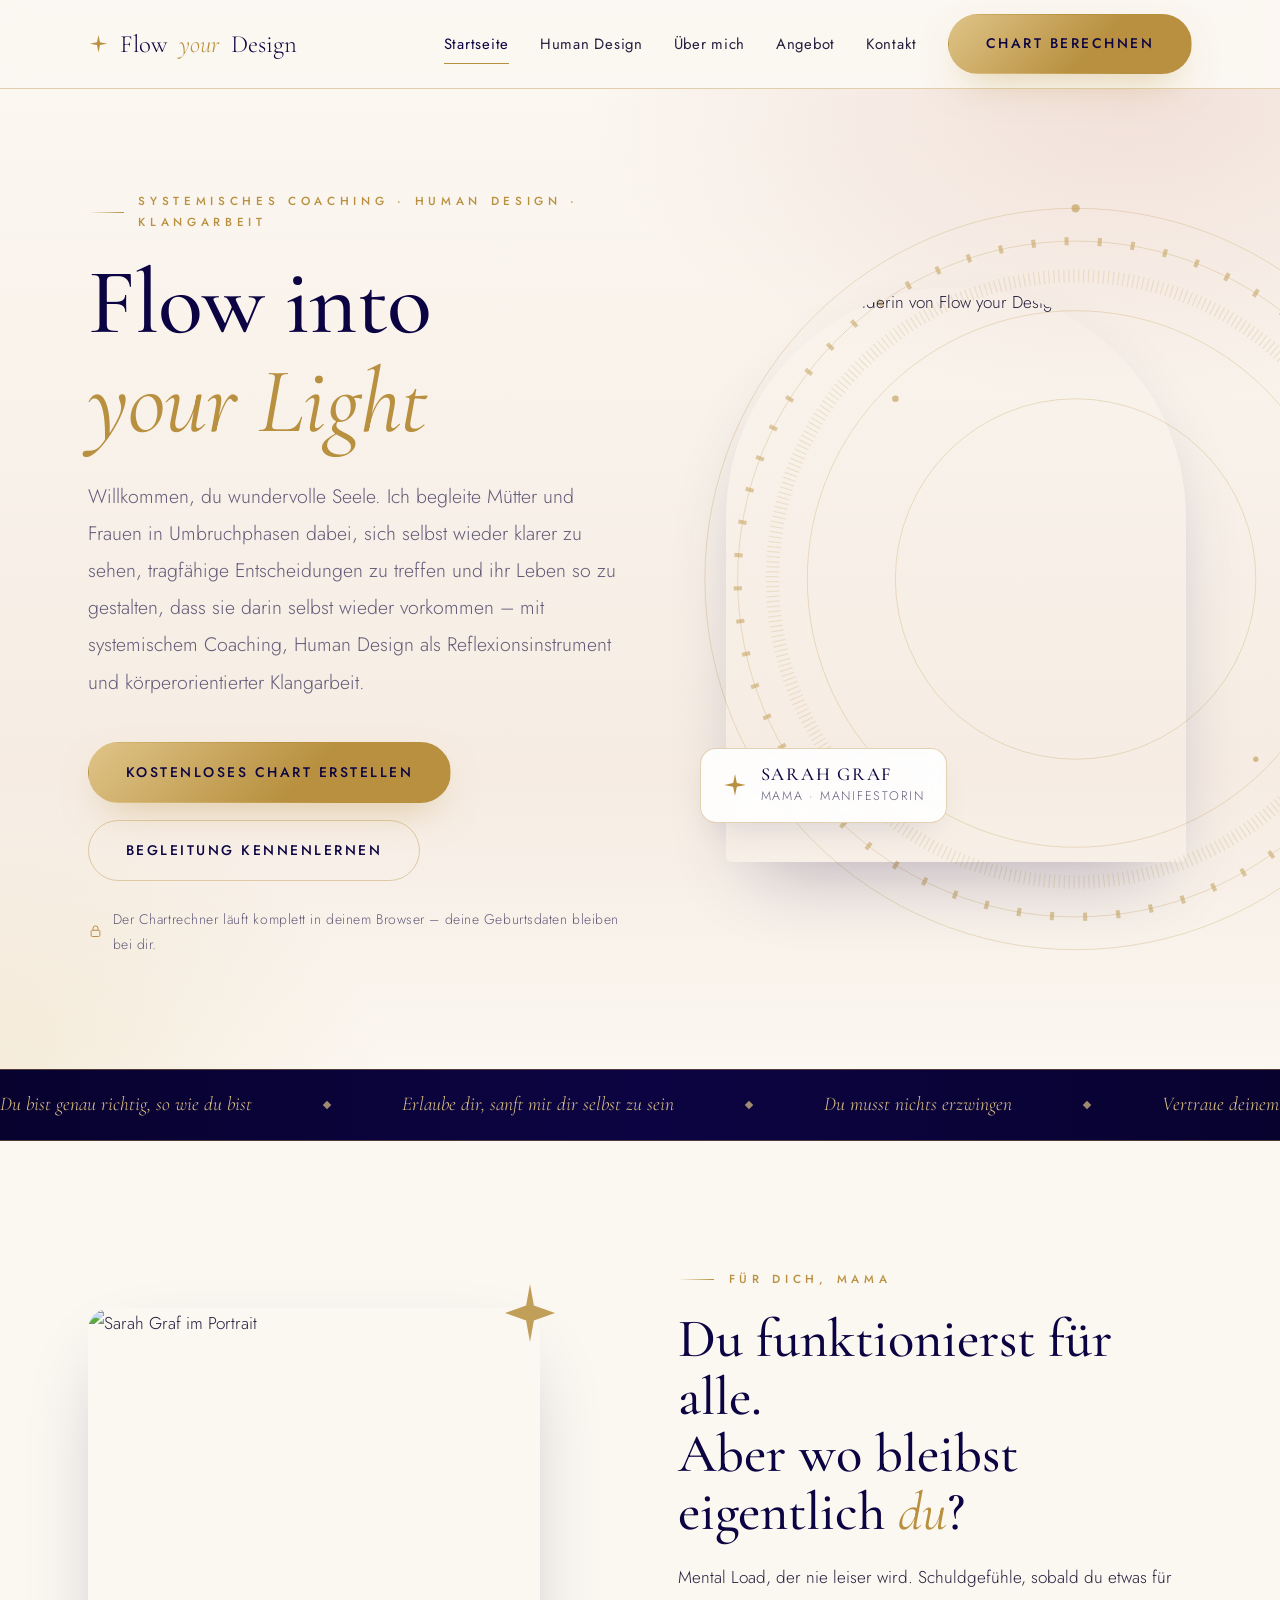
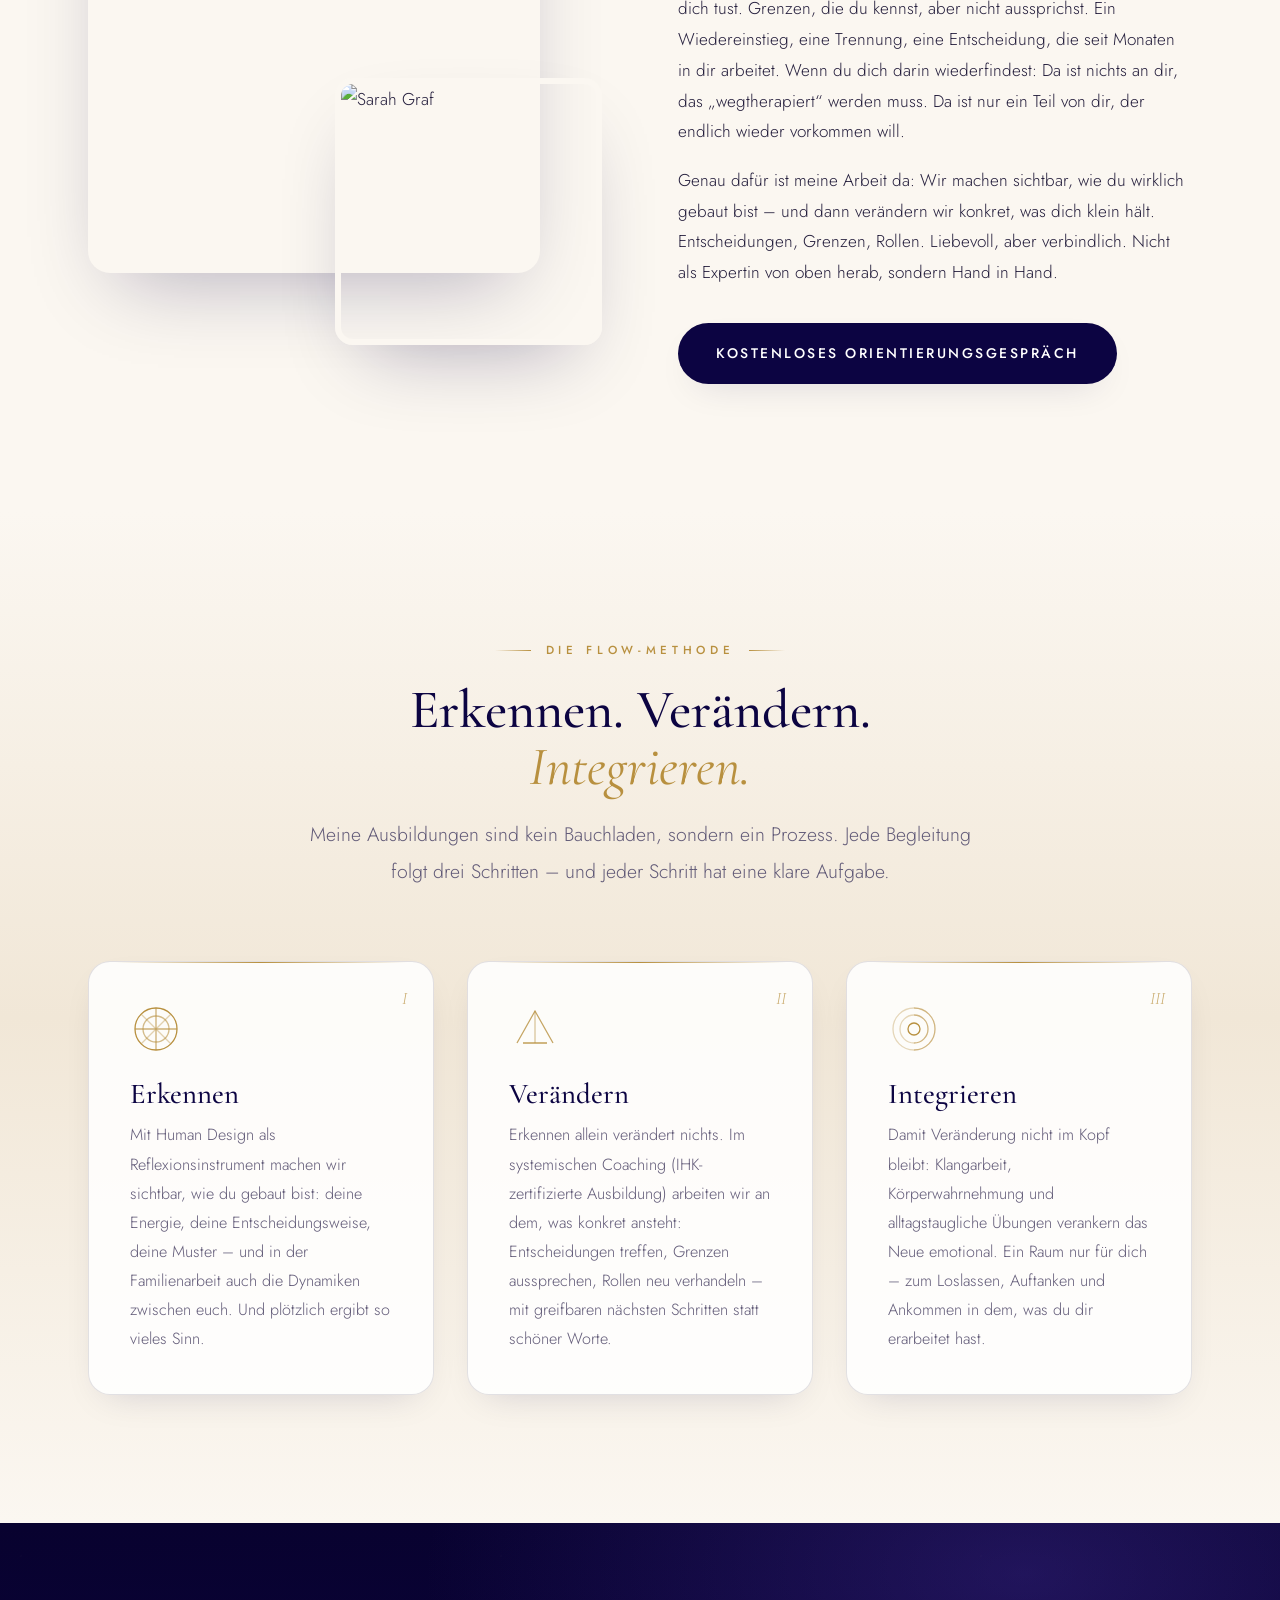
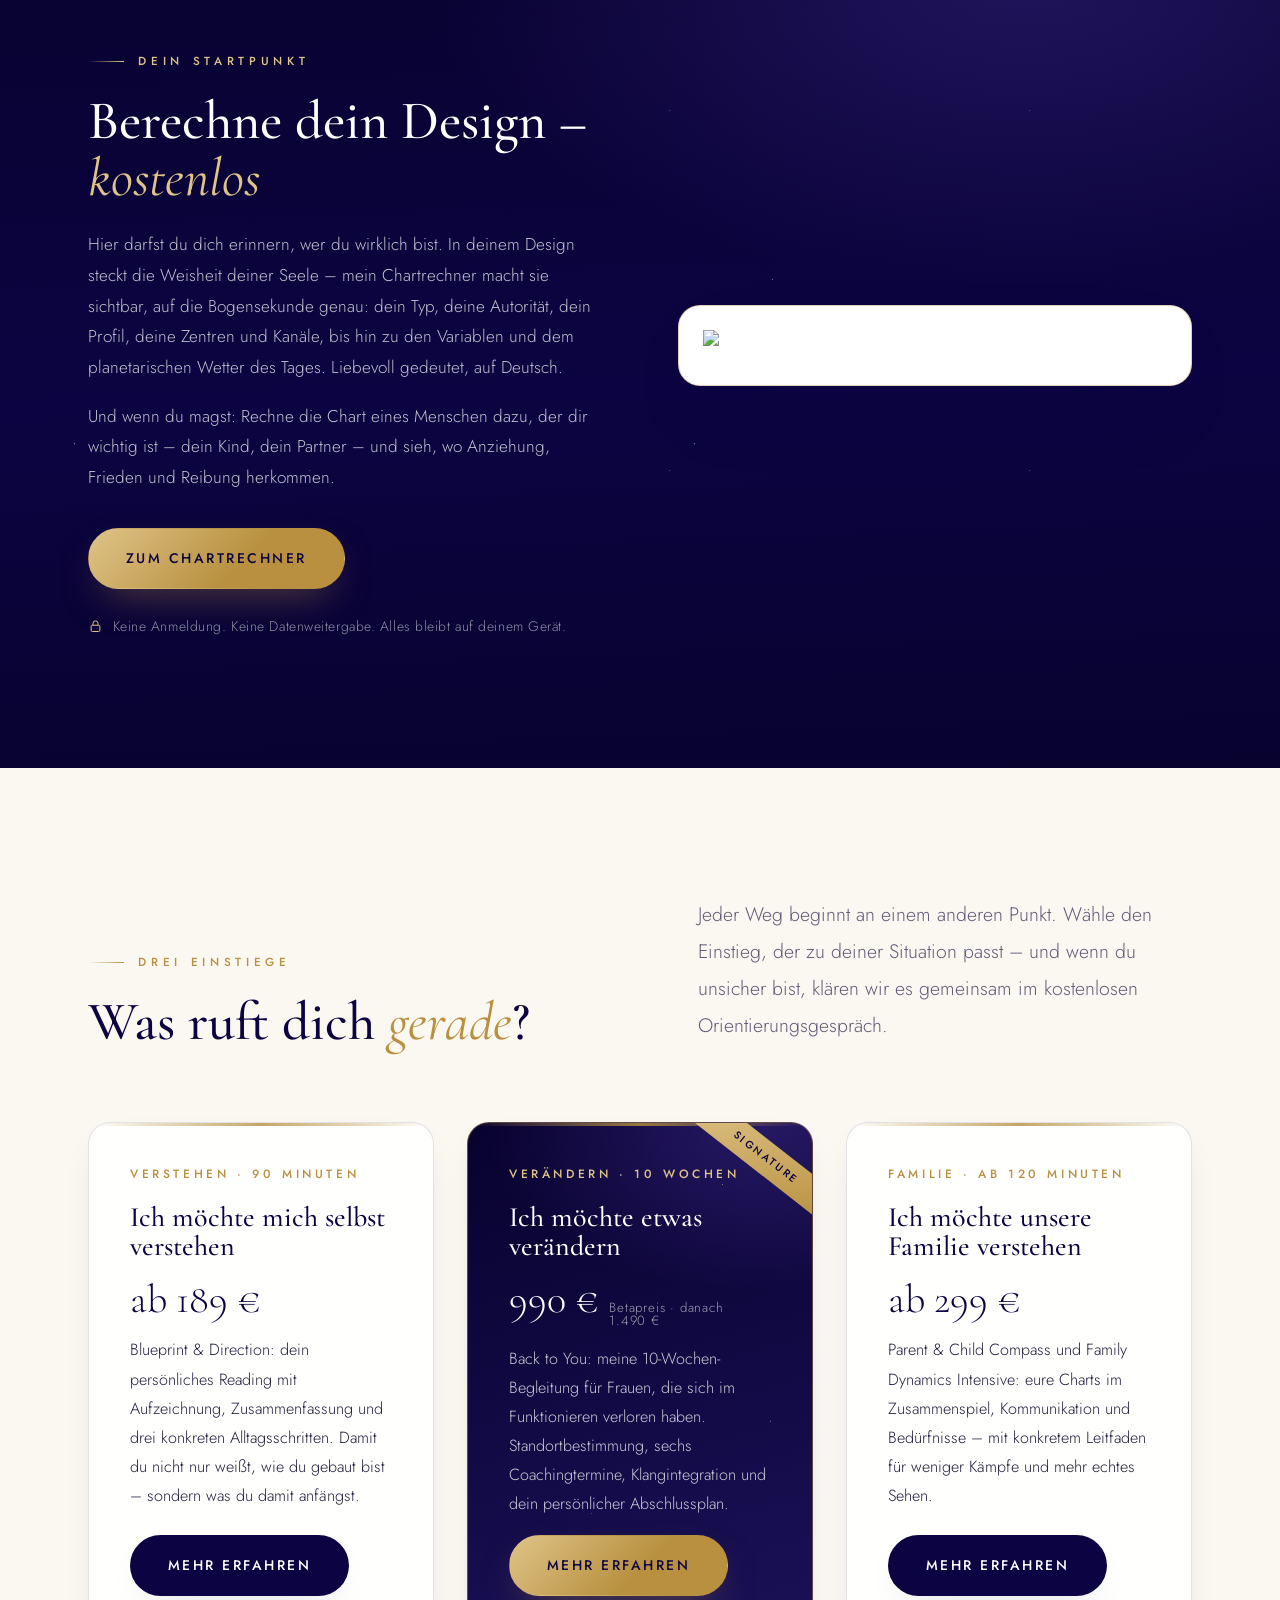
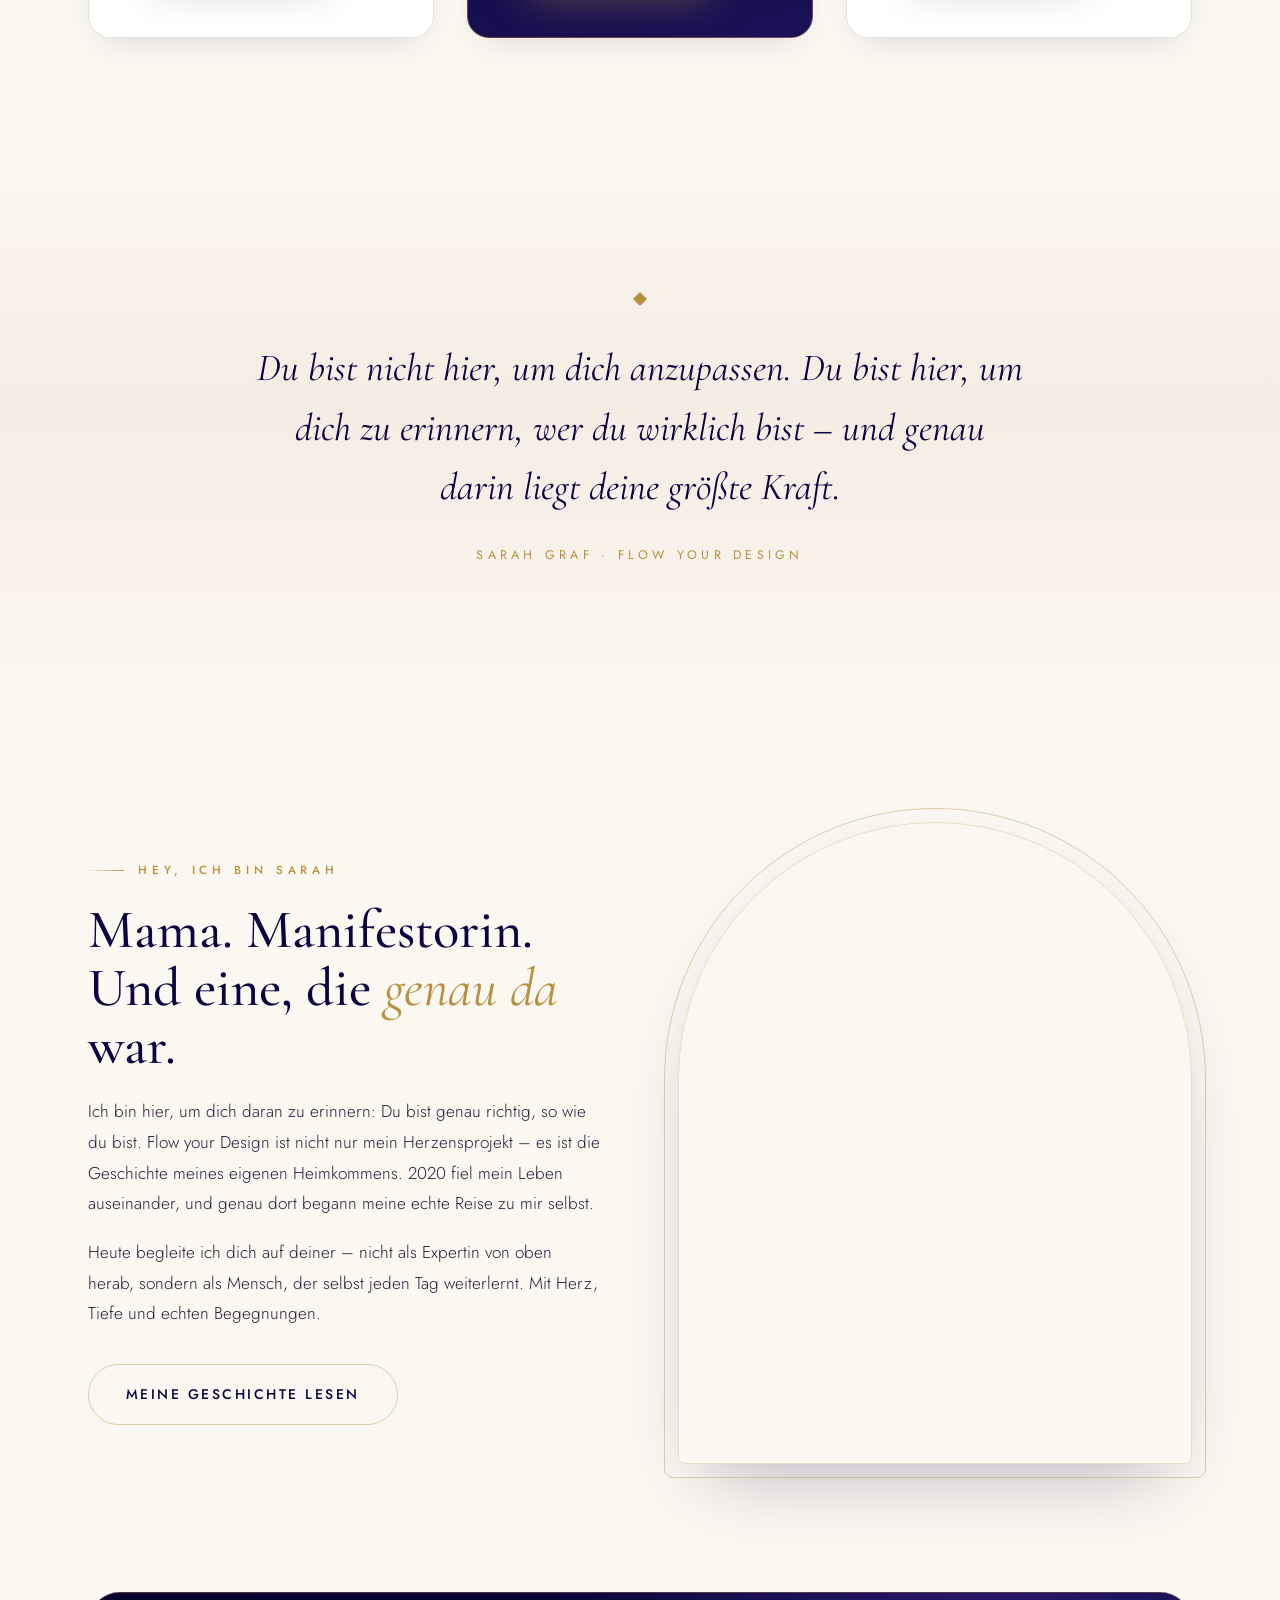
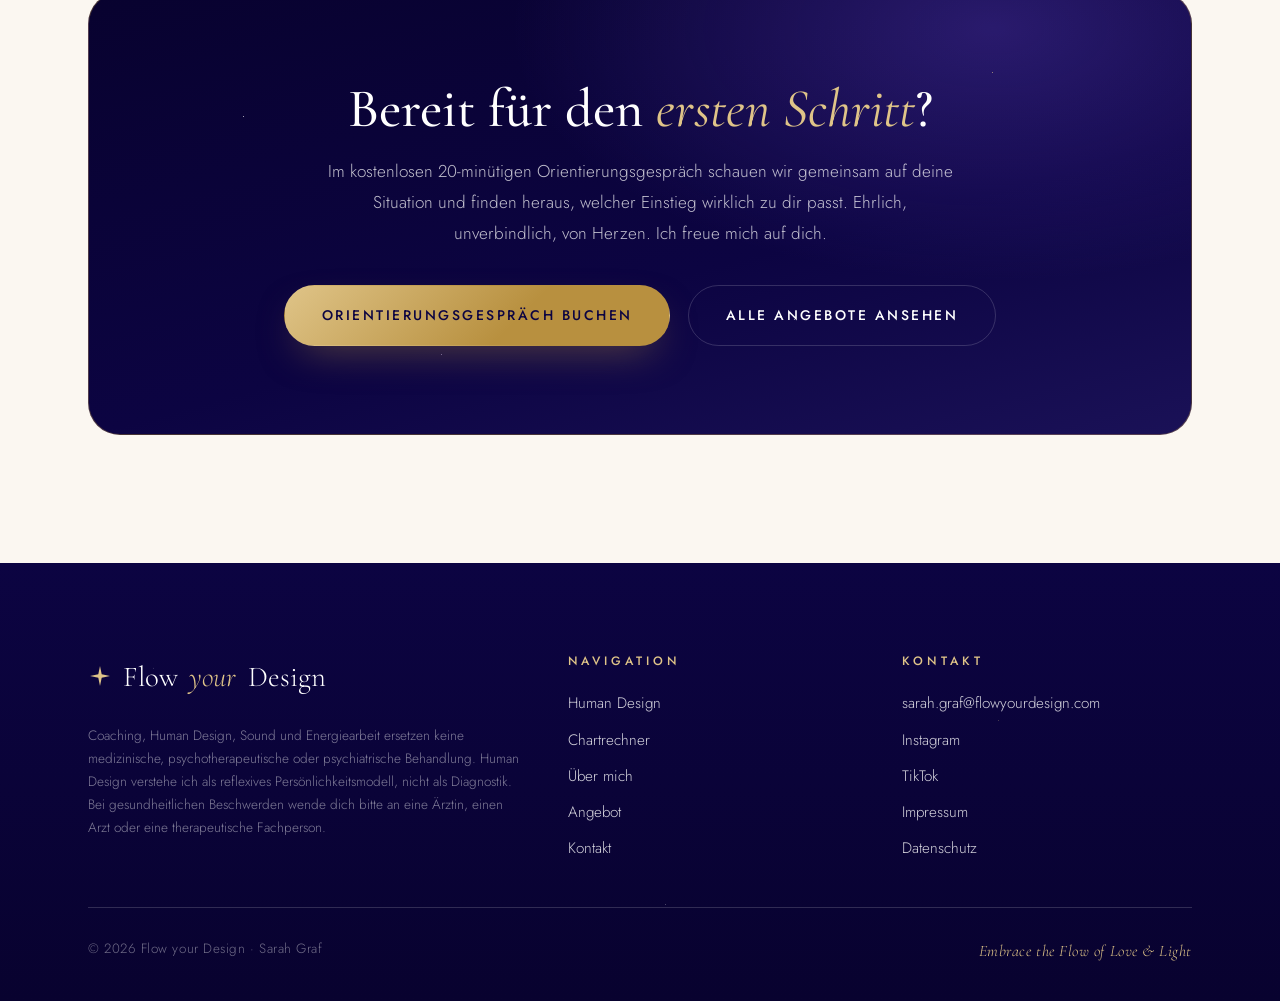
==== index.html @ 331e2d36 "Add files via upload" ====
<!DOCTYPE html>
<html lang="de">
<head>
  <meta charset="UTF-8">
  <meta name="viewport" content="width=device-width, initial-scale=1.0">
  <title>Flow your Design | Human Design, Sound &amp; Energiearbeit für Mütter</title>
  <meta name="description" content="Human Design Readings, Sound Healing und Energiearbeit für Mütter, die zurück zu sich selbst finden wollen. Persönlich, fundiert, von Herzen – mit Sarah Graf.">
  <meta property="og:title" content="Flow your Design – Flow into your Light">
  <meta property="og:description" content="Human Design, Sound &amp; Energiearbeit für Mütter, die zurück zu sich selbst finden wollen.">
  <meta property="og:type" content="website">
  <link rel="preconnect" href="https://fonts.googleapis.com">
  <link rel="preconnect" href="https://fonts.gstatic.com" crossorigin>
  <link href="https://fonts.googleapis.com/css2?family=Cormorant+Garamond:ital,wght@0,400;0,500;0,600;1,400;1,500&family=Jost:wght@300;400;500&display=swap" rel="stylesheet">
  <link rel="stylesheet" href="styles.css">
</head>
<body>

<header class="header">
  <div class="wrap header__inner">
    <a class="brand" href="index.html" aria-label="Flow your Design – Startseite">
      <svg viewBox="0 0 24 24" aria-hidden="true"><path d="M12 1l1.7 8.3L22 11l-8.3 1.7L12 21l-1.7-8.3L2 11l8.3-1.7z" fill="currentColor"/></svg>
      Flow <em>your</em> Design
    </a>
    <button class="nav-toggle" aria-expanded="false" aria-controls="hauptnav">Menü</button>
    <nav class="nav" id="hauptnav" aria-label="Hauptnavigation">
      <a href="index.html">Startseite</a>
      <a href="human-design.html">Human Design</a>
      <a href="ueber-mich.html">Über mich</a>
      <a href="angebot.html">Angebot</a>
      <a href="kontakt.html">Kontakt</a>
      <a class="btn btn--gold" href="https://shogothen.github.io/chart/">Chart berechnen</a>
    </nav>
  </div>
</header>

<main>

  <!-- ============ HERO: Morgenlicht mit Gold-Mandala ============ -->
  <section class="hero">

    <svg class="mandala" viewBox="0 0 800 800" aria-hidden="true">
      <g class="mandala__spin">
        <!-- 64 Tore als Strichring -->
        <circle class="ring-tore" cx="400" cy="400" r="330" stroke-dasharray="4 28.4" transform="rotate(-2 400 400)"/>
        <!-- Linien-Andeutung -->
        <circle class="ring-linien" cx="400" cy="400" r="296" stroke-dasharray="1.2 3.65"/>
        <!-- feine Leitkreise -->
        <circle class="ring-fein" cx="400" cy="400" r="362"/>
        <circle class="ring-fein" cx="400" cy="400" r="330"/>
        <circle class="ring-fein" cx="400" cy="400" r="262"/>
        <circle class="ring-fein" cx="400" cy="400" r="176"/>
        <!-- planetarische Punkte -->
        <circle class="punkt" cx="400" cy="38"  r="4"/>
        <circle class="punkt" cx="664" cy="400" r="3.2"/>
        <circle class="punkt" cx="224" cy="224" r="3.2"/>
        <circle class="punkt" cx="576" cy="576" r="2.6"/>
      </g>
    </svg>

    <div class="wrap hero__inner">
      <div>
        <span class="eyebrow">Systemisches Coaching · Human Design · Klangarbeit</span>
        <h1>Flow into<br><em>your Light</em></h1>
        <p class="lead">Willkommen, du wundervolle Seele. Ich begleite Mütter und Frauen in Umbruchphasen dabei, sich selbst wieder klarer zu sehen, tragfähige Entscheidungen zu treffen und ihr Leben so zu gestalten, dass sie darin selbst wieder vorkommen – mit systemischem Coaching, Human Design als Reflexionsinstrument und körperorientierter Klangarbeit.</p>
        <div class="btn-row">
          <a class="btn btn--gold" href="https://shogothen.github.io/chart/">Kostenloses Chart erstellen</a>
          <a class="btn btn--ghost" href="angebot.html">Begleitung kennenlernen</a>
        </div>
        <p class="hero__hint">
          <svg viewBox="0 0 24 24" fill="none" stroke="currentColor" stroke-width="1.6" aria-hidden="true"><rect x="5" y="10" width="14" height="10" rx="2"/><path d="M8 10V7a4 4 0 0 1 8 0v3"/></svg>
          Der Chartrechner läuft komplett in deinem Browser – deine Geburtsdaten bleiben bei dir.
        </p>
      </div>

      <div class="portrait">
        <div class="media media--arch ring">
          <img src="https://assets.zyrosite.com/cdn-cgi/image/format=auto,w=920/d957JLjDb7IX99PE/fotografin_idachristine_oberhausen_nrw-9424-YrDqx5GDQoikOx8L.jpg" alt="Sarah Graf, Gründerin von Flow your Design" loading="eager">
        </div>
        <div class="badge">
          <svg viewBox="0 0 24 24" aria-hidden="true"><path d="M12 1l1.7 8.3L22 11l-8.3 1.7L12 21l-1.7-8.3L2 11l8.3-1.7z" fill="currentColor"/></svg>
          <span>
            <strong>Sarah Graf</strong>
            <span>Mama · Manifestorin</span>
          </span>
        </div>
      </div>
    </div>
  </section>

  <!-- ============ HERZENSWORTE-LAUFBAND ============ -->
  <div class="marquee" aria-hidden="true">
    <div class="marquee__track">
      <span>Du bist genau richtig, so wie du bist</span>
      <span>Erlaube dir, sanft mit dir selbst zu sein</span>
      <span>Du musst nichts erzwingen</span>
      <span>Vertraue deinem inneren Kompass</span>
      <span>Du bist hier, um du selbst zu sein</span>
      <span>Du bist genau richtig, so wie du bist</span>
      <span>Erlaube dir, sanft mit dir selbst zu sein</span>
      <span>Du musst nichts erzwingen</span>
      <span>Vertraue deinem inneren Kompass</span>
      <span>Du bist hier, um du selbst zu sein</span>
    </div>
  </div>

  <!-- ============ POSITIONIERUNG ============ -->
  <section class="section">
    <div class="wrap">
      <div class="split reveal">
        <div class="split__media">
          <div class="collage">
            <div class="media media--tall">
              <img src="https://assets.zyrosite.com/cdn-cgi/image/format=auto,w=900/d957JLjDb7IX99PE/fotografin_idachristine_oberhausen_nrw-0586-AMqlJ3QL6kFanQZX.jpg" alt="Sarah Graf im Portrait" loading="lazy">
            </div>
            <div class="collage__klein">
              <img src="https://assets.zyrosite.com/cdn-cgi/image/format=auto,w=700/d957JLjDb7IX99PE/fotografin_idachristine_oberhausen_nrw-0392-YKbEqMWjy6sPPD9X.jpg" alt="Sarah Graf" loading="lazy">
            </div>
            <svg class="collage__stern" viewBox="0 0 62 62" aria-hidden="true"><path d="M31 2l3.9 21.4L56 31l-21.1 7.6L31 60l-3.9-21.4L6 31l21.1-7.6z" fill="currentColor" opacity="0.85"/></svg>
          </div>
        </div>
        <div class="split__body">
          <span class="eyebrow">Für dich, Mama</span>
          <h2>Du funktionierst für alle.<br>Aber wo bleibst eigentlich <em>du</em>?</h2>
          <p>Mental Load, der nie leiser wird. Schuldgefühle, sobald du etwas für dich tust. Grenzen, die du kennst, aber nicht aussprichst. Ein Wiedereinstieg, eine Trennung, eine Entscheidung, die seit Monaten in dir arbeitet. Wenn du dich darin wiederfindest: Da ist nichts an dir, das „wegtherapiert“ werden muss. Da ist nur ein Teil von dir, der endlich wieder vorkommen will.</p>
          <p>Genau dafür ist meine Arbeit da: Wir machen sichtbar, wie du wirklich gebaut bist – und dann verändern wir konkret, was dich klein hält. Entscheidungen, Grenzen, Rollen. Liebevoll, aber verbindlich. Nicht als Expertin von oben herab, sondern Hand in Hand.</p>
          <div class="btn-row">
            <a class="btn btn--nacht" href="angebot.html#orientierung">Kostenloses Orientierungsgespräch</a>
          </div>
        </div>
      </div>
    </div>
  </section>

  <!-- ============ DREI SÄULEN ============ -->
  <section class="section section--sand">
    <div class="wrap">
      <div class="section-head section-head--center reveal">
        <span class="eyebrow eyebrow--center">Die Flow-Methode</span>
        <h2>Erkennen. Verändern. <em>Integrieren.</em></h2>
        <p class="lead">Meine Ausbildungen sind kein Bauchladen, sondern ein Prozess. Jede Begleitung folgt drei Schritten – und jeder Schritt hat eine klare Aufgabe.</p>
      </div>
      <div class="grid grid--3">
        <article class="card reveal">
          <span class="card__num">I</span>
          <svg class="card__symbol" viewBox="0 0 52 52" fill="none" stroke="currentColor" stroke-width="1.3" aria-hidden="true">
            <circle cx="26" cy="26" r="21"/>
            <circle cx="26" cy="26" r="13" opacity="0.6"/>
            <path d="M26 5v42M5 26h42" opacity="0.7"/>
            <path d="M11 11l30 30M41 11L11 41" opacity="0.4"/>
          </svg>
          <h3>Erkennen</h3>
          <p>Mit Human Design als Reflexionsinstrument machen wir sichtbar, wie du gebaut bist: deine Energie, deine Entscheidungsweise, deine Muster – und in der Familienarbeit auch die Dynamiken zwischen euch. Und plötzlich ergibt so vieles Sinn.</p>
        </article>
        <article class="card reveal">
          <span class="card__num">II</span>
          <svg class="card__symbol" viewBox="0 0 52 52" fill="none" stroke="currentColor" stroke-width="1.3" aria-hidden="true">
            <path d="M8 40L26 8l18 32" opacity="0.8"/>
            <path d="M26 8v32" opacity="0.5"/>
            <path d="M14 40h24" />
          </svg>
          <h3>Verändern</h3>
          <p>Erkennen allein verändert nichts. Im systemischen Coaching (IHK-zertifizierte Ausbildung) arbeiten wir an dem, was konkret ansteht: Entscheidungen treffen, Grenzen aussprechen, Rollen neu verhandeln – mit greifbaren nächsten Schritten statt schöner Worte.</p>
        </article>
        <article class="card reveal">
          <span class="card__num">III</span>
          <svg class="card__symbol" viewBox="0 0 52 52" fill="none" stroke="currentColor" stroke-width="1.3" aria-hidden="true">
            <circle cx="26" cy="26" r="6"/>
            <path d="M26 12a14 14 0 0 1 0 28M26 5a21 21 0 0 1 0 42" opacity="0.65"/>
            <path d="M26 12a14 14 0 0 0 0 28M26 5a21 21 0 0 0 0 42" opacity="0.35"/>
          </svg>
          <h3>Integrieren</h3>
          <p>Damit Veränderung nicht im Kopf bleibt: Klangarbeit, Körperwahrnehmung und alltagstaugliche Übungen verankern das Neue emotional. Ein Raum nur für dich – zum Loslassen, Auftanken und Ankommen in dem, was du dir erarbeitet hast.</p>
        </article>
      </div>
    </div>
  </section>

  <!-- ============ CHARTRECHNER: das Nachtfenster ============ -->
  <section class="section night">
    <div class="wrap">
      <div class="split">
        <div class="split__body reveal">
          <span class="eyebrow">Dein Startpunkt</span>
          <h2>Berechne dein Design – <em>kostenlos</em></h2>
          <p>Hier darfst du dich erinnern, wer du wirklich bist. In deinem Design steckt die Weisheit deiner Seele – mein Chartrechner macht sie sichtbar, auf die Bogensekunde genau: dein Typ, deine Autorität, dein Profil, deine Zentren und Kanäle, bis hin zu den Variablen und dem planetarischen Wetter des Tages. Liebevoll gedeutet, auf Deutsch.</p>
          <p>Und wenn du magst: Rechne die Chart eines Menschen dazu, der dir wichtig ist – dein Kind, dein Partner – und sieh, wo Anziehung, Frieden und Reibung herkommen.</p>
          <div class="btn-row">
            <a class="btn btn--gold" href="https://shogothen.github.io/chart/">Zum Chartrechner</a>
          </div>
          <p class="hero__hint">
            <svg viewBox="0 0 24 24" fill="none" stroke="currentColor" stroke-width="1.6" aria-hidden="true"><rect x="5" y="10" width="14" height="10" rx="2"/><path d="M8 10V7a4 4 0 0 1 8 0v3"/></svg>
            Keine Anmeldung. Keine Datenweitergabe. Alles bleibt auf deinem Gerät.
          </p>
        </div>
        <div class="split__media split__media--panel reveal">
          <img src="https://assets.zyrosite.com/cdn-cgi/image/format=auto,w=900/d957JLjDb7IX99PE/bildschirmafoto-2025-03-08-um-19.31.03-A85EbLxzVQFKqLZ6.png" alt="Human Design Körpergrafik aus dem Chartrechner" loading="lazy">
        </div>
      </div>
    </div>
  </section>

  <!-- ============ ANGEBOTS-TEASER ============ -->
  <section class="section">
    <div class="wrap">
      <div class="editorial reveal">
        <div>
          <span class="eyebrow">Drei Einstiege</span>
          <h2>Was ruft dich <em>gerade</em>?</h2>
        </div>
        <p class="lead">Jeder Weg beginnt an einem anderen Punkt. Wähle den Einstieg, der zu deiner Situation passt – und wenn du unsicher bist, klären wir es gemeinsam im kostenlosen Orientierungsgespräch.</p>
      </div>
      <div class="grid grid--3">
        <article class="offer reveal">
          <span class="offer__meta">Verstehen · 90 Minuten</span>
          <h3>Ich möchte mich selbst verstehen</h3>
          <div class="offer__price">ab 189&nbsp;€</div>
          <p>Blueprint &amp; Direction: dein persönliches Reading mit Aufzeichnung, Zusammenfassung und drei konkreten Alltagsschritten. Damit du nicht nur weißt, wie du gebaut bist – sondern was du damit anfängst.</p>
          <a class="btn btn--nacht" href="angebot.html#verstehen">Mehr erfahren</a>
        </article>
        <article class="offer offer--signature reveal">
          <span class="offer__tag">Signature</span>
          <span class="offer__meta">Verändern · 10 Wochen</span>
          <h3>Ich möchte etwas verändern</h3>
          <div class="offer__price">990&nbsp;€ <small>Betapreis · danach 1.490&nbsp;€</small></div>
          <p>Back to You: meine 10-Wochen-Begleitung für Frauen, die sich im Funktionieren verloren haben. Standortbestimmung, sechs Coachingtermine, Klangintegration und dein persönlicher Abschlussplan.</p>
          <a class="btn btn--gold" href="angebot.html#veraendern">Mehr erfahren</a>
        </article>
        <article class="offer reveal">
          <span class="offer__meta">Familie · ab 120 Minuten</span>
          <h3>Ich möchte unsere Familie verstehen</h3>
          <div class="offer__price">ab 299&nbsp;€</div>
          <p>Parent &amp; Child Compass und Family Dynamics Intensive: eure Charts im Zusammenspiel, Kommunikation und Bedürfnisse – mit konkretem Leitfaden für weniger Kämpfe und mehr echtes Sehen.</p>
          <a class="btn btn--nacht" href="angebot.html#familie">Mehr erfahren</a>
        </article>
      </div>
    </div>
  </section>

  <!-- ============ ZITAT ============ -->
  <section class="section section--blush">
    <div class="wrap">
      <blockquote class="quote reveal">
        Du bist nicht hier, um dich anzupassen. Du bist hier, um dich zu erinnern, wer du wirklich bist – und genau darin liegt deine größte Kraft.
        <footer>Sarah Graf · Flow your Design</footer>
      </blockquote>
    </div>
  </section>

  <!-- ============ ÜBER SARAH ============ -->
  <section class="section">
    <div class="wrap">
      <div class="split split--rev reveal">
        <div class="split__media split__media--arch">
          <img src="https://assets.zyrosite.com/cdn-cgi/image/format=auto,w=900/d957JLjDb7IX99PE/fotografin_idachristine_oberhausen_nrw-0710-YleqPBr505ulBjpo.jpg" alt="Sarah Graf" loading="lazy">
        </div>
        <div class="split__body">
          <span class="eyebrow">Hey, ich bin Sarah</span>
          <h2>Mama. Manifestorin.<br>Und eine, die <em>genau da</em> war.</h2>
          <p>Ich bin hier, um dich daran zu erinnern: Du bist genau richtig, so wie du bist. Flow your Design ist nicht nur mein Herzensprojekt – es ist die Geschichte meines eigenen Heimkommens. 2020 fiel mein Leben auseinander, und genau dort begann meine echte Reise zu mir selbst.</p>
          <p>Heute begleite ich dich auf deiner – nicht als Expertin von oben herab, sondern als Mensch, der selbst jeden Tag weiterlernt. Mit Herz, Tiefe und echten Begegnungen.</p>
          <div class="btn-row">
            <a class="btn btn--ghost" href="ueber-mich.html">Meine Geschichte lesen</a>
          </div>
        </div>
      </div>
    </div>
  </section>

  <!-- ============ CTA ============ -->
  <section class="section" style="padding-top: 0;">
    <div class="wrap">
      <div class="cta-band reveal">
        <h2>Bereit für den <em>ersten Schritt</em>?</h2>
        <p>Im kostenlosen 20-minütigen Orientierungsgespräch schauen wir gemeinsam auf deine Situation und finden heraus, welcher Einstieg wirklich zu dir passt. Ehrlich, unverbindlich, von Herzen. Ich freue mich auf dich.</p>
        <div class="btn-row">
          <a class="btn btn--gold" href="https://tidycal.com/flowyourdesign/wake-up-call">Orientierungsgespräch buchen</a>
          <a class="btn btn--ghost" href="angebot.html">Alle Angebote ansehen</a>
        </div>
      </div>
    </div>
  </section>

</main>

<footer class="footer">
  <div class="wrap">
    <div class="footer__grid">
      <div>
        <div class="footer__brand">
          <svg viewBox="0 0 24 24" aria-hidden="true"><path d="M12 1l1.7 8.3L22 11l-8.3 1.7L12 21l-1.7-8.3L2 11l8.3-1.7z" fill="currentColor"/></svg>
          Flow <em>your</em> Design
        </div>
        <p class="footer__disclaimer">Coaching, Human Design, Sound und Energiearbeit ersetzen keine medizinische, psychotherapeutische oder psychiatrische Behandlung. Human Design verstehe ich als reflexives Persönlichkeitsmodell, nicht als Diagnostik. Bei gesundheitlichen Beschwerden wende dich bitte an eine Ärztin, einen Arzt oder eine therapeutische Fachperson.</p>
      </div>
      <div>
        <h4>Navigation</h4>
        <ul>
          <li><a href="human-design.html">Human Design</a></li>
          <li><a href="https://shogothen.github.io/chart/">Chartrechner</a></li>
          <li><a href="ueber-mich.html">Über mich</a></li>
          <li><a href="angebot.html">Angebot</a></li>
          <li><a href="kontakt.html">Kontakt</a></li>
        </ul>
      </div>
      <div>
        <h4>Kontakt</h4>
        <ul>
          <li><a href="mailto:sarah.graf@flowyourdesign.com">sarah.graf@flowyourdesign.com</a></li>
          <li><a href="https://www.instagram.com/flowyourdesign" rel="noopener">Instagram</a></li>
          <li><a href="https://www.tiktok.com/@flowyourdesign" rel="noopener">TikTok</a></li>
          <li><a href="impressum.html">Impressum</a></li>
          <li><a href="datenschutz.html">Datenschutz</a></li>
        </ul>
      </div>
    </div>
    <div class="footer__bottom">
      <span>© 2026 Flow your Design · Sarah Graf</span>
      <span><em>Embrace the Flow of Love &amp; Light</em></span>
    </div>
  </div>
</footer>

<script src="site.js"></script>
</body>
</html>
---- styles.css ----
/* ==============================================================
   Flow your Design — Designsystem v3
   Konzept: Morgenlicht & Nachtfenster
   Helle, warme Basis (Sarahs Website) · Nachtblau nur als Fenster
   (ihr Chartrechner) · Gold als feine Prägung, nie als Effekt
   ============================================================== */

:root {
  --nacht: #0C0442;
  --nacht-tief: #08022F;
  --nacht-2: #1A1157;
  --creme: #FBF7F1;
  --blush: #F6ECE3;
  --sand: #F1E7D7;
  --gold: #B8903F;
  --gold-hell: #DFC488;
  --gold-blass: rgba(184, 144, 63, 0.32);
  --rose: #D8A79B;
  --tinte: #241E3C;
  --tinte-soft: #625B78;
  --weiss: #FFFFFF;

  --linie: rgba(36, 30, 60, 0.13);
  --linie-gold: rgba(184, 144, 63, 0.4);
  --linie-hell: rgba(255, 255, 255, 0.16);

  --font-display: "Cormorant Garamond", "Times New Roman", serif;
  --font-body: "Jost", "Avenir Next", sans-serif;

  --w-content: 1200px;
  --w-narrow: 800px;
  --radius: 22px;
  --ease: cubic-bezier(0.22, 1, 0.36, 1);

  --shadow-1: 0 14px 38px -18px rgba(12, 4, 66, 0.18);
  --shadow-2: 0 34px 80px -30px rgba(12, 4, 66, 0.3);
}

* { margin: 0; padding: 0; box-sizing: border-box; }

html { scroll-behavior: smooth; }

body {
  font-family: var(--font-body);
  font-weight: 300;
  font-size: 1.07rem;
  line-height: 1.8;
  color: var(--tinte);
  background: var(--creme);
  -webkit-font-smoothing: antialiased;
  text-rendering: optimizeLegibility;
  overflow-x: hidden;
}

img { max-width: 100%; display: block; }

::selection { background: var(--gold-hell); color: var(--nacht); }

/* ---------------- Typografie ---------------- */

h1, h2, h3, .display {
  font-family: var(--font-display);
  font-weight: 500;
  line-height: 1.06;
  color: var(--nacht);
}

h1 { font-size: clamp(3rem, 7.5vw, 5.8rem); }
h2 { font-size: clamp(2.1rem, 4.4vw, 3.4rem); }
h3 { font-size: clamp(1.4rem, 2.4vw, 1.8rem); }

h1 em, h2 em, h3 em, .display em {
  font-style: italic;
  font-weight: 400;
  color: var(--gold);
}

.eyebrow {
  display: flex;
  align-items: center;
  gap: 0.9rem;
  font-size: 0.73rem;
  font-weight: 500;
  letter-spacing: 0.4em;
  text-transform: uppercase;
  color: var(--gold);
  margin-bottom: 1.3rem;
}
.eyebrow::before {
  content: "";
  width: 36px;
  height: 1px;
  background: linear-gradient(90deg, transparent, var(--gold));
  flex: none;
}
.eyebrow--center { justify-content: center; }
.eyebrow--center::after {
  content: "";
  width: 36px;
  height: 1px;
  background: linear-gradient(90deg, var(--gold), transparent);
  flex: none;
}

@media (max-width: 540px) {
  .eyebrow { letter-spacing: 0.26em; font-size: 0.66rem; line-height: 1.9; }
}

.lead { font-size: clamp(1.1rem, 1.6vw, 1.22rem); line-height: 1.9; color: var(--tinte-soft); }

a { color: inherit; }

/* ---------------- Layout ---------------- */

.wrap { max-width: var(--w-content); margin: 0 auto; padding: 0 clamp(1.3rem, 4.5vw, 3rem); }
.wrap--narrow { max-width: var(--w-narrow); }

.section { padding: clamp(4.5rem, 10vw, 8.5rem) 0; position: relative; }
.section--blush { background: linear-gradient(180deg, var(--creme), var(--blush) 45%, var(--creme)); }
.section--sand { background: linear-gradient(180deg, var(--creme), var(--sand) 50%, var(--creme)); }

.section-head { max-width: 680px; margin-bottom: clamp(2.8rem, 5.5vw, 4.5rem); }
.section-head--center { margin-left: auto; margin-right: auto; text-align: center; }
.section-head p { margin-top: 1.2rem; }

/* Editoriale Kopfzeile: Titel links, Fließtext rechts, an der Grundlinie */
.editorial {
  display: grid;
  grid-template-columns: minmax(0, 1.05fr) minmax(0, 0.95fr);
  gap: clamp(2rem, 5vw, 5rem);
  align-items: end;
  margin-bottom: clamp(2.8rem, 5.5vw, 4.5rem);
}
.editorial .lead { padding-bottom: 0.5rem; }
@media (max-width: 880px) {
  .editorial { grid-template-columns: 1fr; align-items: start; }
  .editorial .lead { padding-bottom: 0; }
}

/* ---------------- Bilder: nie verzerrt ---------------- */

.media {
  position: relative;
  overflow: hidden;
  border-radius: var(--radius);
  box-shadow: var(--shadow-2);
}
.media img {
  width: 100%;
  height: 100%;
  object-fit: cover;
  object-position: center 22%;
}
.media--tall { aspect-ratio: 4 / 5; }
.media--arch {
  aspect-ratio: 4 / 5;
  border-radius: 999px 999px 26px 26px;
}
.media--wide { aspect-ratio: 16 / 10; }
.media--panel {
  background: var(--weiss);
  padding: clamp(1rem, 2vw, 1.6rem);
  border: 1px solid var(--linie-gold);
}
.media--panel img { object-fit: contain; height: auto; }

/* Bogenrahmen mit Goldring */
.ring {
  position: relative;
}
.ring::before {
  content: "";
  position: absolute;
  inset: -15px;
  border: 1px solid var(--linie-gold);
  border-radius: 999px 999px 34px 34px;
  pointer-events: none;
  z-index: 1;
}

/* ---------------- Header ---------------- */

.header {
  position: sticky;
  top: 0;
  z-index: 80;
  background: rgba(251, 247, 241, 0.9);
  backdrop-filter: blur(14px);
  -webkit-backdrop-filter: blur(14px);
  border-bottom: 1px solid var(--linie-gold);
}

.header__inner {
  display: flex;
  align-items: center;
  justify-content: space-between;
  gap: 1.5rem;
  min-height: 88px;
}

.brand {
  display: flex;
  align-items: center;
  gap: 0.7rem;
  font-family: var(--font-display);
  font-size: 1.55rem;
  color: var(--nacht);
  text-decoration: none;
  white-space: nowrap;
}
.brand em { color: var(--gold); font-style: italic; }
.brand svg { width: 21px; height: 21px; color: var(--gold); flex: none; }

.nav { display: flex; align-items: center; gap: clamp(1.1rem, 2.4vw, 2.2rem); }
.nav a:not(.btn) {
  position: relative;
  text-decoration: none;
  font-size: 0.93rem;
  font-weight: 400;
  letter-spacing: 0.05em;
  color: var(--tinte);
  padding: 0.4rem 0;
}
.nav a:not(.btn)::after {
  content: "";
  position: absolute;
  left: 0; right: 100%;
  bottom: 0;
  height: 1px;
  background: var(--gold);
  transition: right 0.4s var(--ease);
}
.nav a:not(.btn):hover::after,
.nav a:not(.btn):focus-visible::after,
.nav a.is-active:not(.btn)::after { right: 0; }
.nav a.is-active:not(.btn) { color: var(--nacht); }

.nav-toggle {
  display: none;
  background: none;
  border: 1px solid var(--linie-gold);
  border-radius: 999px;
  padding: 0.55rem 1.1rem;
  cursor: pointer;
  color: var(--nacht);
  font-family: var(--font-body);
  font-size: 0.8rem;
  font-weight: 500;
  letter-spacing: 0.2em;
  text-transform: uppercase;
}

@media (max-width: 960px) {
  .nav-toggle { display: block; }
  .nav {
    position: absolute;
    top: 100%;
    left: 0; right: 0;
    flex-direction: column;
    align-items: stretch;
    gap: 0;
    background: var(--creme);
    border-bottom: 1px solid var(--linie-gold);
    display: none;
    padding: 0.4rem 0 1.4rem;
    box-shadow: var(--shadow-1);
  }
  .nav.is-open { display: flex; }
  .nav a:not(.btn) { padding: 0.95rem clamp(1.3rem, 4.5vw, 3rem); border-bottom: 1px solid var(--linie); }
  .nav a:not(.btn)::after { display: none; }
  .nav .btn { margin: 1.1rem clamp(1.3rem, 4.5vw, 3rem) 0; text-align: center; }
}

/* ---------------- Buttons ---------------- */

.btn {
  position: relative;
  display: inline-flex;
  align-items: center;
  justify-content: center;
  gap: 0.6rem;
  font-family: var(--font-body);
  font-size: 0.87rem;
  font-weight: 500;
  letter-spacing: 0.18em;
  text-transform: uppercase;
  text-decoration: none;
  padding: 1.05rem 2.3rem;
  border-radius: 999px;
  border: 1px solid transparent;
  cursor: pointer;
  overflow: hidden;
  transition: transform 0.35s var(--ease), box-shadow 0.35s var(--ease), background 0.35s, color 0.35s, border-color 0.35s;
}
.btn:hover, .btn:focus-visible { transform: translateY(-3px); }

.btn::after {
  content: "";
  position: absolute;
  top: 0; bottom: 0;
  left: -70%;
  width: 45%;
  background: linear-gradient(105deg, transparent, rgba(255,255,255,0.55), transparent);
  transform: skewX(-20deg);
  transition: left 0.6s var(--ease);
}
.btn:hover::after { left: 130%; }

.btn--gold {
  background: linear-gradient(135deg, var(--gold-hell), var(--gold) 60%);
  color: var(--nacht);
  box-shadow: 0 16px 40px -16px rgba(184, 144, 63, 0.55);
}
.btn--nacht { background: var(--nacht); color: var(--weiss); box-shadow: var(--shadow-1); }
.btn--nacht:hover { background: var(--nacht-2); }
.btn--ghost { border-color: var(--linie-gold); color: var(--nacht); background: transparent; }
.btn--ghost:hover { border-color: var(--gold); background: rgba(184,144,63,0.07); }
.btn--ghost::after { display: none; }

.btn-row { display: flex; flex-wrap: wrap; gap: 1.1rem; align-items: center; }

/* ---------------- Hero: Morgenlicht ---------------- */

.hero {
  position: relative;
  background:
    radial-gradient(900px 520px at 88% 0%, rgba(216, 167, 155, 0.28), transparent 60%),
    radial-gradient(700px 480px at 0% 100%, rgba(223, 196, 136, 0.22), transparent 55%),
    linear-gradient(180deg, var(--creme), var(--blush) 70%, var(--creme));
  overflow: hidden;
}

/* Mandala als feine Goldprägung, langsam drehend */
.mandala {
  position: absolute;
  top: 50%;
  right: max(-16vw, -260px);
  width: clamp(600px, 64vw, 1020px);
  height: clamp(600px, 64vw, 1020px);
  transform: translateY(-50%);
  pointer-events: none;
}
.mandala__spin {
  transform-origin: 50% 50%;
  animation: mandala-drehen 260s linear infinite;
}
@keyframes mandala-drehen { to { transform: rotate(360deg); } }
.mandala circle { fill: none; }
.mandala .ring-fein { stroke: rgba(184, 144, 63, 0.42); stroke-width: 0.6; }
.mandala .ring-tore { stroke: rgba(184, 144, 63, 0.45); stroke-width: 8; }
.mandala .ring-linien { stroke: rgba(184, 144, 63, 0.18); stroke-width: 13; }
.mandala .punkt { fill: var(--gold); opacity: 0.55; }

.hero__inner {
  position: relative;
  z-index: 2;
  display: grid;
  grid-template-columns: minmax(0, 1.08fr) minmax(0, 0.92fr);
  gap: clamp(2.5rem, 6vw, 5.5rem);
  align-items: center;
  padding-top: clamp(4rem, 8vw, 6.5rem);
  padding-bottom: clamp(4.5rem, 9vw, 7rem);
}

.hero h1 { letter-spacing: -0.01em; }
.hero .lead { margin: 1.7rem 0 2.6rem; max-width: 33rem; }

.hero__hint {
  display: flex;
  align-items: center;
  gap: 0.6rem;
  margin-top: 1.6rem;
  font-size: 0.87rem;
  letter-spacing: 0.04em;
  color: var(--tinte-soft);
}
.hero__hint svg { width: 15px; height: 15px; flex: none; color: var(--gold); }

/* Portrait mit schwebender Signaturkarte */
.portrait {
  position: relative;
  justify-self: center;
  width: min(100%, 460px);
}
.portrait .media--arch { box-shadow: var(--shadow-2); }
.portrait .badge {
  position: absolute;
  left: -1.6rem;
  bottom: 2.4rem;
  z-index: 3;
  background: rgba(255, 255, 255, 0.9);
  backdrop-filter: blur(8px);
  border: 1px solid var(--linie-gold);
  border-radius: 16px;
  box-shadow: var(--shadow-1);
  padding: 0.9rem 1.3rem;
  display: flex;
  align-items: center;
  gap: 0.8rem;
}
.portrait .badge svg { width: 26px; height: 26px; color: var(--gold); flex: none; }
.portrait .badge strong {
  display: block;
  font-family: var(--font-display);
  font-size: 1.15rem;
  font-weight: 500;
  color: var(--nacht);
  line-height: 1.2;
}
.portrait .badge span { font-size: 0.78rem; letter-spacing: 0.14em; text-transform: uppercase; color: var(--tinte-soft); }

@media (max-width: 920px) {
  .hero__inner { grid-template-columns: 1fr; }
  .portrait { width: min(84%, 380px); }
  .portrait .badge { left: -0.6rem; }
  .mandala { top: 8%; right: -55%; opacity: 0.6; transform: none; width: 560px; height: 560px; }
}

/* ---------------- Herzensworte-Laufband (Nachtfenster, schmal) ---------------- */

.marquee {
  background: linear-gradient(90deg, var(--nacht-tief), var(--nacht) 50%, var(--nacht-tief));
  border-top: 1px solid var(--linie-gold);
  border-bottom: 1px solid var(--linie-gold);
  overflow: hidden;
  padding: 1.1rem 0;
}
.marquee__track {
  display: flex;
  gap: 4.5rem;
  width: max-content;
  animation: laufband 48s linear infinite;
}
.marquee:hover .marquee__track { animation-play-state: paused; }
@keyframes laufband { to { transform: translateX(-50%); } }

.marquee span {
  font-family: var(--font-display);
  font-style: italic;
  font-size: 1.22rem;
  color: var(--gold-hell);
  white-space: nowrap;
  display: flex;
  align-items: center;
  gap: 4.5rem;
}
.marquee span::after {
  content: "";
  width: 6px; height: 6px;
  background: var(--gold-hell);
  transform: rotate(45deg);
  flex: none;
  opacity: 0.7;
}

/* ---------------- Nachtfenster (dunkle Sektionen) ---------------- */

.night {
  position: relative;
  background:
    radial-gradient(1000px 520px at 80% 6%, rgba(84, 58, 178, 0.32), transparent 60%),
    linear-gradient(178deg, var(--nacht-tief), var(--nacht) 55%, var(--nacht-tief));
  color: rgba(255, 255, 255, 0.86);
  overflow: hidden;
}
.night::before {
  content: "";
  position: absolute;
  inset: 0;
  pointer-events: none;
  background-image:
    radial-gradient(1.3px 1.3px at 21px 33px, rgba(255,255,255,0.9), transparent 55%),
    radial-gradient(1px 1px at 67% 14%, rgba(223,196,136,0.85), transparent 55%),
    radial-gradient(1.2px 1.2px at 43% 66%, rgba(255,255,255,0.75), transparent 55%),
    radial-gradient(1px 1px at 86% 52%, rgba(255,255,255,0.65), transparent 55%),
    radial-gradient(1.5px 1.5px at 12% 84%, rgba(255,255,255,0.8), transparent 55%);
  background-size: 480px 480px, 400px 400px, 540px 540px, 360px 360px, 620px 620px;
}
.night > .wrap { position: relative; z-index: 2; }
.night h2, .night h3 { color: var(--weiss); }
.night h2 em, .night h3 em { color: var(--gold-hell); }
.night .lead, .night p { color: rgba(255,255,255,0.75); }
.night .eyebrow { color: var(--gold-hell); }
.night .eyebrow::before { background: linear-gradient(90deg, transparent, var(--gold-hell)); }
.night .hero__hint { color: rgba(255,255,255,0.55); }
.night .hero__hint svg { color: var(--gold-hell); }
.night .btn--ghost { border-color: var(--linie-hell); color: var(--weiss); }
.night .btn--ghost:hover { border-color: var(--gold-hell); color: var(--gold-hell); background: rgba(223,196,136,0.08); }

/* ---------------- Karten (Säulen) ---------------- */

.grid { display: grid; gap: clamp(1.3rem, 2.6vw, 2.2rem); }
.grid--3 { grid-template-columns: repeat(3, 1fr); }
.grid--2 { grid-template-columns: repeat(2, 1fr); }
@media (max-width: 1000px) { .grid--3 { grid-template-columns: 1fr; } }
@media (max-width: 840px) { .grid--2 { grid-template-columns: 1fr; } }

.card {
  position: relative;
  background: rgba(255,255,255,0.85);
  border: 1px solid var(--linie);
  border-radius: var(--radius);
  padding: clamp(1.8rem, 3.2vw, 2.7rem);
  box-shadow: var(--shadow-1);
  display: flex;
  flex-direction: column;
  transition: transform 0.45s var(--ease), box-shadow 0.45s var(--ease), border-color 0.45s;
}
.card::before {
  content: "";
  position: absolute;
  top: 0; left: 1.6rem; right: 1.6rem;
  height: 1px;
  background: linear-gradient(90deg, transparent, var(--gold), transparent);
}
.card:hover { transform: translateY(-6px); box-shadow: var(--shadow-2); border-color: var(--linie-gold); }
.card h3 { margin-bottom: 0.7rem; }
.card p { color: var(--tinte-soft); font-size: 1.01rem; }

.card__symbol { width: 52px; height: 52px; margin-bottom: 1.5rem; color: var(--gold); }
.card__num {
  position: absolute;
  top: 1.3rem; right: 1.6rem;
  font-family: var(--font-display);
  font-style: italic;
  font-size: 1.1rem;
  color: var(--gold);
  opacity: 0.75;
}

/* ---------------- Angebotskarten ---------------- */

.offer {
  position: relative;
  background: rgba(255,255,255,0.9);
  border: 1px solid var(--linie);
  border-radius: var(--radius);
  box-shadow: var(--shadow-1);
  padding: clamp(2rem, 3.2vw, 2.8rem);
  display: flex;
  flex-direction: column;
  gap: 1.05rem;
  overflow: hidden;
  transition: transform 0.45s var(--ease), box-shadow 0.45s var(--ease);
}
.offer::before {
  content: "";
  position: absolute;
  top: 0; left: 0; right: 0;
  height: 3px;
  background: linear-gradient(90deg, transparent, var(--gold), transparent);
  opacity: 0.8;
}
.offer:hover { transform: translateY(-6px); box-shadow: var(--shadow-2); }

.offer--signature {
  background:
    radial-gradient(460px 280px at 85% 0%, rgba(84, 58, 178, 0.38), transparent 60%),
    linear-gradient(165deg, var(--nacht-tief), var(--nacht-2));
  color: rgba(255,255,255,0.85);
  border-color: rgba(184,144,63,0.45);
}
.offer--signature::after {
  content: "";
  position: absolute;
  inset: 0;
  pointer-events: none;
  background-image:
    radial-gradient(1.3px 1.3px at 16% 20%, rgba(255,255,255,0.9), transparent 55%),
    radial-gradient(1px 1px at 74% 12%, rgba(223,196,136,0.9), transparent 55%),
    radial-gradient(1.4px 1.4px at 88% 58%, rgba(255,255,255,0.8), transparent 55%),
    radial-gradient(1px 1px at 36% 76%, rgba(255,255,255,0.7), transparent 55%);
}
.offer--signature > * { position: relative; z-index: 2; }
.offer--signature h3, .offer--signature .offer__price { color: var(--weiss); }
.offer--signature .offer__meta { color: var(--gold-hell); }
.offer--signature p, .offer--signature li { color: rgba(255,255,255,0.78); }
.offer--signature li::before { background: var(--gold-hell); }

.offer__tag {
  position: absolute;
  top: 1.15rem; right: -2.6rem;
  transform: rotate(38deg);
  background: linear-gradient(135deg, var(--gold-hell), var(--gold));
  color: var(--nacht);
  font-size: 0.66rem;
  font-weight: 500;
  letter-spacing: 0.26em;
  text-transform: uppercase;
  padding: 0.4rem 3rem;
  z-index: 4;
}

.offer__meta {
  font-size: 0.75rem;
  letter-spacing: 0.3em;
  text-transform: uppercase;
  color: var(--gold);
  font-weight: 500;
}

.offer h3 { font-size: clamp(1.5rem, 2.2vw, 1.75rem); }

.offer__price {
  display: flex;
  align-items: baseline;
  gap: 0.7rem;
  font-family: var(--font-display);
  font-size: 2.5rem;
  color: var(--nacht);
  line-height: 1;
}
.offer__price small {
  font-family: var(--font-body);
  font-size: 0.83rem;
  font-weight: 300;
  color: var(--tinte-soft);
  letter-spacing: 0.06em;
}
.offer--signature .offer__price small { color: rgba(255,255,255,0.6); }

.offer p { font-size: 1.01rem; }

.offer ul { list-style: none; display: grid; gap: 0.5rem; margin: 0.2rem 0 0.5rem; }
.offer li { font-size: 0.99rem; color: var(--tinte-soft); padding-left: 1.5rem; position: relative; }
.offer li::before {
  content: "";
  position: absolute;
  left: 0.1rem; top: 0.66em;
  width: 7px; height: 7px;
  background: var(--gold);
  transform: rotate(45deg);
}

.offer .btn { align-self: flex-start; margin-top: auto; }

/* ---------------- Bild-Text-Splits ---------------- */

.split {
  display: grid;
  grid-template-columns: minmax(0, 1fr) minmax(0, 1fr);
  gap: clamp(2.4rem, 6vw, 5.5rem);
  align-items: center;
}
.split--rev > .split__media { order: 2; }
@media (max-width: 880px) {
  .split, .split--rev { grid-template-columns: 1fr; }
  .split--rev > .split__media { order: 0; }
}

.split__media { position: relative; }
.split__body h2 { margin-bottom: 1.3rem; }
.split__body p + p { margin-top: 1.1rem; }
.split__body .btn-row { margin-top: 2.2rem; }

/* Collage: großes Bild + kleines versetzt */
.collage { position: relative; padding: 0 12% 14% 0; }
.collage .media--tall { width: 100%; }
.collage .collage__klein {
  position: absolute;
  right: 0;
  bottom: 0;
  width: 52%;
  aspect-ratio: 1 / 1;
  overflow: hidden;
  border-radius: 18px;
  border: 6px solid var(--creme);
  box-shadow: var(--shadow-2);
  z-index: 2;
}
.collage .collage__klein img { width: 100%; height: 100%; object-fit: cover; }
.collage .collage__stern {
  position: absolute;
  top: -1.6rem;
  right: 8%;
  width: 62px; height: 62px;
  color: var(--gold);
  z-index: 3;
}

/* ---------------- Zitat ---------------- */

.quote {
  font-family: var(--font-display);
  font-size: clamp(1.45rem, 3.2vw, 2.4rem);
  font-style: italic;
  font-weight: 400;
  line-height: 1.55;
  color: var(--nacht);
  text-align: center;
  max-width: 48rem;
  margin: 0 auto;
}
.quote::before {
  content: "";
  display: block;
  width: 10px;
  height: 10px;
  background: var(--gold);
  transform: rotate(45deg);
  margin: 0 auto 2.2rem;
}
.quote footer {
  font-family: var(--font-body);
  font-style: normal;
  font-size: 0.78rem;
  letter-spacing: 0.34em;
  text-transform: uppercase;
  color: var(--gold);
  margin-top: 1.8rem;
}

/* ---------------- Trust / Ausbildungen ---------------- */

.trust-list { list-style: none; display: grid; gap: 1.05rem; }
.trust-list li {
  display: grid;
  grid-template-columns: auto 1fr;
  gap: 1.15rem;
  align-items: start;
  background: rgba(255,255,255,0.85);
  border: 1px solid var(--linie);
  border-left: 2px solid var(--gold);
  border-radius: 14px;
  padding: 1.2rem 1.5rem;
  transition: transform 0.35s var(--ease), box-shadow 0.35s var(--ease);
}
.trust-list li:hover { transform: translateX(6px); box-shadow: var(--shadow-1); }
.trust-list svg { width: 24px; height: 24px; color: var(--gold); margin-top: 0.3rem; }
.trust-list strong { font-weight: 500; color: var(--nacht); display: block; font-size: 1.05rem; }
.trust-list span { font-size: 0.95rem; color: var(--tinte-soft); }

/* ---------------- FAQ ---------------- */

.faq { border-top: 1px solid var(--linie-gold); }
.faq details { border-bottom: 1px solid var(--linie); }
.faq summary {
  cursor: pointer;
  list-style: none;
  display: flex;
  justify-content: space-between;
  align-items: center;
  gap: 1.2rem;
  padding: 1.5rem 0.2rem;
  font-family: var(--font-display);
  font-size: 1.35rem;
  color: var(--nacht);
  transition: color 0.3s;
}
.faq summary:hover { color: var(--gold); }
.faq summary::-webkit-details-marker { display: none; }
.faq summary::after {
  content: "";
  flex: none;
  width: 11px; height: 11px;
  border-right: 1px solid var(--gold);
  border-bottom: 1px solid var(--gold);
  transform: rotate(45deg);
  transition: transform 0.35s var(--ease);
  margin-top: -4px;
}
.faq details[open] summary::after { transform: rotate(-135deg); margin-top: 4px; }
.faq .faq__body { padding: 0 0.2rem 1.6rem; color: var(--tinte-soft); max-width: 62ch; }

/* ---------------- Hinweisbox ---------------- */

.notice {
  border: 1px solid var(--linie-gold);
  border-left: 3px solid var(--gold);
  background: rgba(255,255,255,0.7);
  border-radius: 0 16px 16px 0;
  padding: 1.3rem 1.7rem;
  font-size: 0.96rem;
  color: var(--tinte-soft);
}
.notice strong { color: var(--nacht); font-weight: 500; }

/* ---------------- CTA-Band (Nachtfenster) ---------------- */

.cta-band {
  position: relative;
  background:
    radial-gradient(800px 420px at 82% 8%, rgba(84, 58, 178, 0.42), transparent 60%),
    linear-gradient(165deg, var(--nacht-tief), var(--nacht) 60%, var(--nacht-2));
  border: 1px solid rgba(184,144,63,0.35);
  border-radius: calc(var(--radius) + 10px);
  padding: clamp(3rem, 7vw, 5.5rem) clamp(1.6rem, 5vw, 4rem);
  text-align: center;
  color: rgba(255,255,255,0.86);
  overflow: hidden;
}
.cta-band::before {
  content: "";
  position: absolute;
  inset: 0;
  pointer-events: none;
  background-image:
    radial-gradient(1.3px 1.3px at 14% 28%, rgba(255,255,255,0.9), transparent 55%),
    radial-gradient(1px 1px at 82% 18%, rgba(223,196,136,0.9), transparent 55%),
    radial-gradient(1.5px 1.5px at 64% 74%, rgba(255,255,255,0.8), transparent 55%),
    radial-gradient(1px 1px at 32% 82%, rgba(183,168,232,0.85), transparent 55%);
}
.cta-band > * { position: relative; z-index: 2; }
.cta-band h2 { color: var(--weiss); margin-bottom: 1.1rem; }
.cta-band h2 em { color: var(--gold-hell); }
.cta-band p { max-width: 40rem; margin: 0 auto 2.3rem; color: rgba(255,255,255,0.74); }
.cta-band .btn-row { justify-content: center; }
.cta-band .btn--ghost { border-color: var(--linie-hell); color: var(--weiss); }
.cta-band .btn--ghost:hover { border-color: var(--gold-hell); color: var(--gold-hell); }

/* ---------------- Footer (Nachtfenster) ---------------- */

.footer {
  position: relative;
  background: linear-gradient(180deg, var(--nacht), var(--nacht-tief));
  color: rgba(255,255,255,0.68);
  padding: clamp(3.5rem, 7vw, 5.5rem) 0 2.2rem;
  font-size: 0.95rem;
  overflow: hidden;
}
.footer::before {
  content: "";
  position: absolute;
  inset: 0;
  pointer-events: none;
  opacity: 0.55;
  background-image:
    radial-gradient(1.2px 1.2px at 12% 24%, rgba(255,255,255,0.7), transparent 55%),
    radial-gradient(1px 1px at 78% 36%, rgba(223,196,136,0.8), transparent 55%),
    radial-gradient(1.4px 1.4px at 52% 78%, rgba(255,255,255,0.6), transparent 55%);
}
.footer > .wrap { position: relative; z-index: 2; }
.footer a { color: rgba(255,255,255,0.82); text-decoration: none; transition: color 0.25s; }
.footer a:hover { color: var(--gold-hell); }

.footer__grid {
  display: grid;
  grid-template-columns: 1.5fr 1fr 1fr;
  gap: 2.8rem;
  padding-bottom: 2.8rem;
  border-bottom: 1px solid var(--linie-hell);
}
@media (max-width: 840px) { .footer__grid { grid-template-columns: 1fr; } }

.footer h4 {
  font-family: var(--font-body);
  font-size: 0.76rem;
  font-weight: 500;
  letter-spacing: 0.32em;
  text-transform: uppercase;
  color: var(--gold-hell);
  margin-bottom: 1.1rem;
}
.footer ul { list-style: none; display: grid; gap: 0.55rem; }

.footer__brand {
  display: flex;
  align-items: center;
  gap: 0.7rem;
  font-family: var(--font-display);
  font-size: 1.8rem;
  color: var(--weiss);
}
.footer__brand em { color: var(--gold-hell); font-style: italic; }
.footer__brand svg { width: 24px; height: 24px; color: var(--gold-hell); flex: none; }
.footer__disclaimer {
  margin-top: 1.3rem;
  font-size: 0.85rem;
  line-height: 1.7;
  color: rgba(255,255,255,0.48);
  max-width: 36rem;
}

.footer__bottom {
  display: flex;
  flex-wrap: wrap;
  justify-content: space-between;
  gap: 1rem;
  padding-top: 1.8rem;
  font-size: 0.84rem;
  letter-spacing: 0.04em;
  color: rgba(255,255,255,0.42);
}
.footer__bottom em { font-family: var(--font-display); font-size: 1rem; color: var(--gold-hell); }

/* ---------------- Reveal ---------------- */

.reveal { opacity: 0; transform: translateY(30px); transition: opacity 0.9s var(--ease), transform 0.9s var(--ease); }
.reveal.is-visible { opacity: 1; transform: none; }
.grid > .reveal:nth-child(2) { transition-delay: 0.12s; }
.grid > .reveal:nth-child(3) { transition-delay: 0.24s; }

/* ---------------- Fokus & Reduced Motion ---------------- */

a:focus-visible, button:focus-visible, summary:focus-visible {
  outline: 2px solid var(--gold);
  outline-offset: 3px;
  border-radius: 4px;
}

@media (prefers-reduced-motion: reduce) {
  html { scroll-behavior: auto; }
  *, *::before, *::after {
    animation-duration: 0.001s !important;
    animation-iteration-count: 1 !important;
    transition-duration: 0.001s !important;
  }
  .reveal { opacity: 1; transform: none; }
  .marquee__track { animation: none; transform: none; width: auto; flex-wrap: wrap; justify-content: center; }
}

/* ---------------- Prose ---------------- */

.prose h2 { margin: 2.6rem 0 1.1rem; font-size: clamp(1.6rem, 2.6vw, 2rem); }
.prose h3 { margin: 2rem 0 0.8rem; }
.prose p + p { margin-top: 1.1rem; }
.prose ul { margin: 1.1rem 0 1.1rem 1.4rem; }
.prose li + li { margin-top: 0.45rem; }
.prose > .eyebrow { margin-bottom: 1rem; }

.prose--story > p:first-of-type::first-letter {
  font-family: var(--font-display);
  font-size: 4.6rem;
  line-height: 0.8;
  float: left;
  padding: 0.35rem 0.9rem 0 0;
  color: var(--gold);
}

/* ---------------- Kompatibilität: alte Split-Bilder nie verzerren ---------------- */

.split__media > img {
  width: 100%;
  aspect-ratio: 4 / 5;
  object-fit: cover;
  object-position: center 22%;
  border-radius: var(--radius);
  box-shadow: var(--shadow-2);
  border: 1px solid rgba(184, 144, 63, 0.25);
}
.split__media--arch > img { border-radius: 999px 999px 26px 26px; }
.split__media--arch::before {
  content: "";
  position: absolute;
  inset: -14px;
  border: 1px solid var(--linie-gold);
  border-radius: 999px 999px 34px 34px;
  pointer-events: none;
}
/* Chart-Grafiken (Screenshots) nicht beschneiden, sondern als Panel zeigen */
.split__media--panel > img {
  aspect-ratio: auto;
  object-fit: contain;
  background: var(--weiss);
  padding: clamp(1rem, 2vw, 1.5rem);
  border: 1px solid var(--linie-gold);
}

/* ==============================================================
   Mobile-Feinschliff (≤ 560px)
   ============================================================== */

@media (max-width: 560px) {
  body { font-size: 1.02rem; line-height: 1.75; }

  h1 { font-size: clamp(2.35rem, 11vw, 3rem); }
  h2 { font-size: clamp(1.75rem, 8vw, 2.2rem); }

  .section { padding: 3.8rem 0; }

  /* Buttons: volle Breite, ruhiger gesetzt */
  .btn { padding: 1rem 1.4rem; letter-spacing: 0.12em; font-size: 0.84rem; }
  .hero .btn-row, .cta-band .btn-row { flex-direction: column; align-items: stretch; }
  .hero .btn, .cta-band .btn { width: 100%; }

  /* Hero */
  .hero__inner { padding-top: 2.8rem; padding-bottom: 3.4rem; gap: 2.4rem; }
  .hero .lead { margin: 1.3rem 0 2rem; }
  .portrait { width: min(88%, 340px); }
  .portrait .badge { left: 0.2rem; bottom: 1.3rem; padding: 0.7rem 1rem; gap: 0.6rem; }
  .portrait .badge strong { font-size: 1.02rem; }
  .portrait .badge span { font-size: 0.7rem; }
  .mandala { display: none; }

  /* Laufband */
  .marquee { padding: 0.9rem 0; }
  .marquee__track { gap: 3rem; }
  .marquee span { font-size: 1.02rem; gap: 3rem; }

  /* Collage */
  .collage { padding: 0 8% 12% 0; }
  .collage .collage__klein { width: 56%; border-width: 5px; }
  .collage .collage__stern { width: 44px; height: 44px; top: -1rem; }

  /* Karten & Angebote */
  .card { padding: 1.6rem 1.4rem; }
  .offer { padding: 1.8rem 1.4rem; gap: 0.9rem; }
  .offer__price { font-size: 2.1rem; }
  .offer .btn { align-self: stretch; text-align: center; }
  .offer__tag { font-size: 0.6rem; padding: 0.35rem 2.6rem; top: 1rem; right: -2.7rem; }

  /* Nachtfenster & CTA */
  .cta-band { padding: 2.6rem 1.4rem; border-radius: var(--radius); }

  /* FAQ */
  .faq summary { font-size: 1.12rem; padding: 1.15rem 0.1rem; }

  /* Trust */
  .trust-list li { padding: 1rem 1.1rem; gap: 0.85rem; }

  /* Zitat */
  .quote { font-size: 1.35rem; line-height: 1.65; }
  .quote::before { margin-bottom: 1.6rem; }

  /* Footer */
  .footer__grid { gap: 2rem; }
  .footer__bottom { flex-direction: column; align-items: center; text-align: center; gap: 0.5rem; }
}
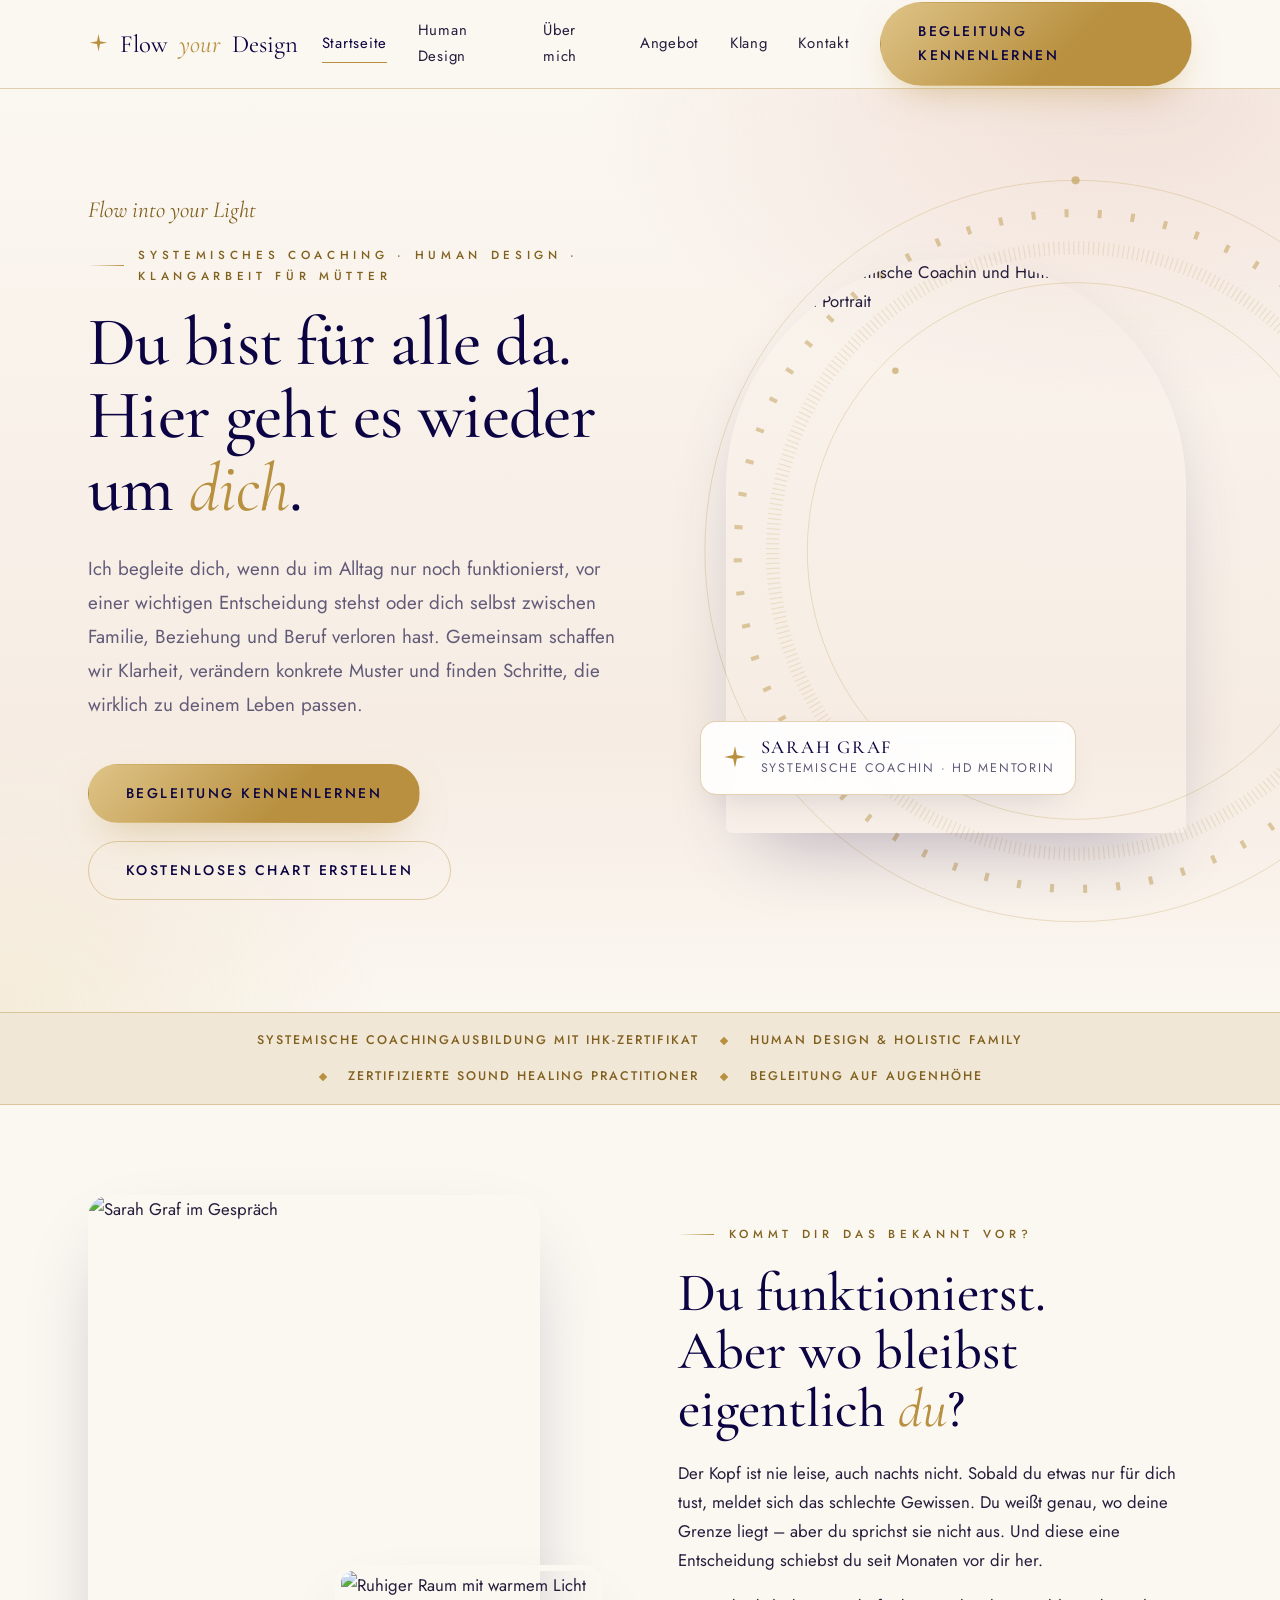
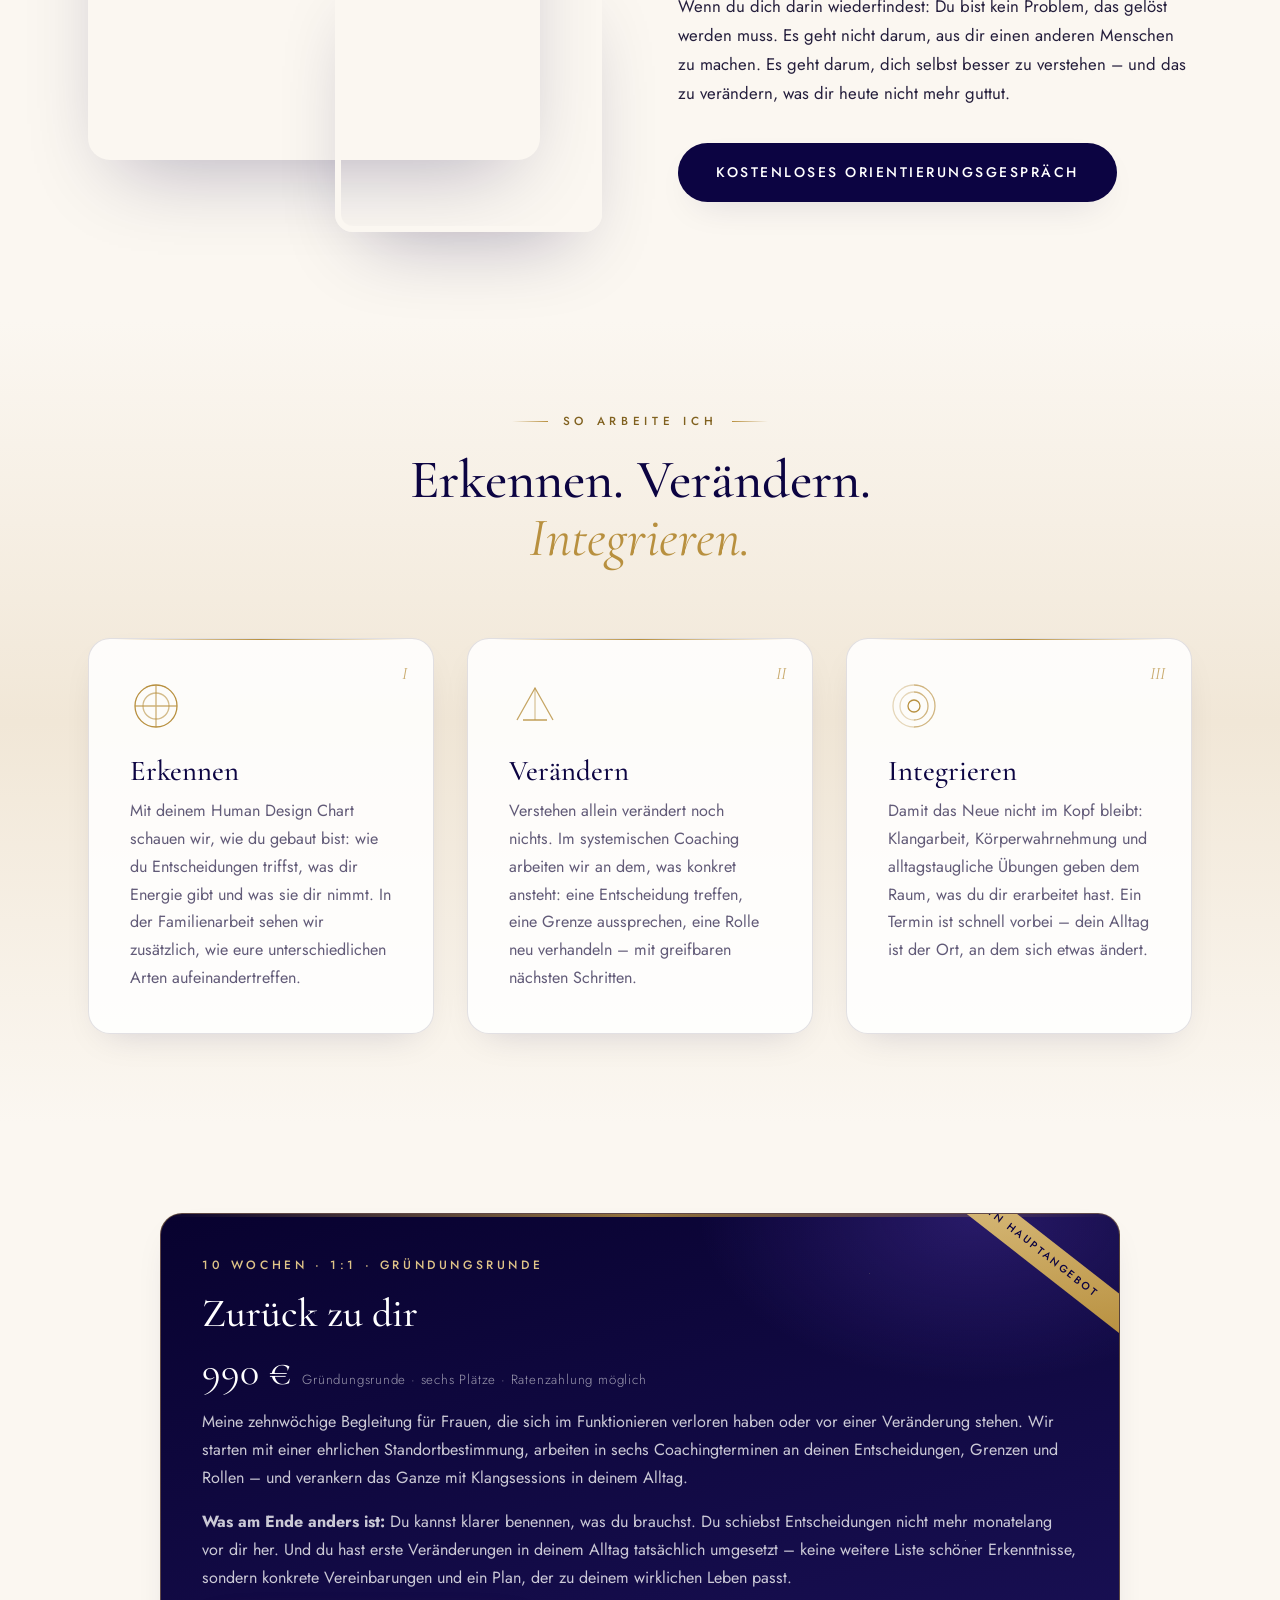
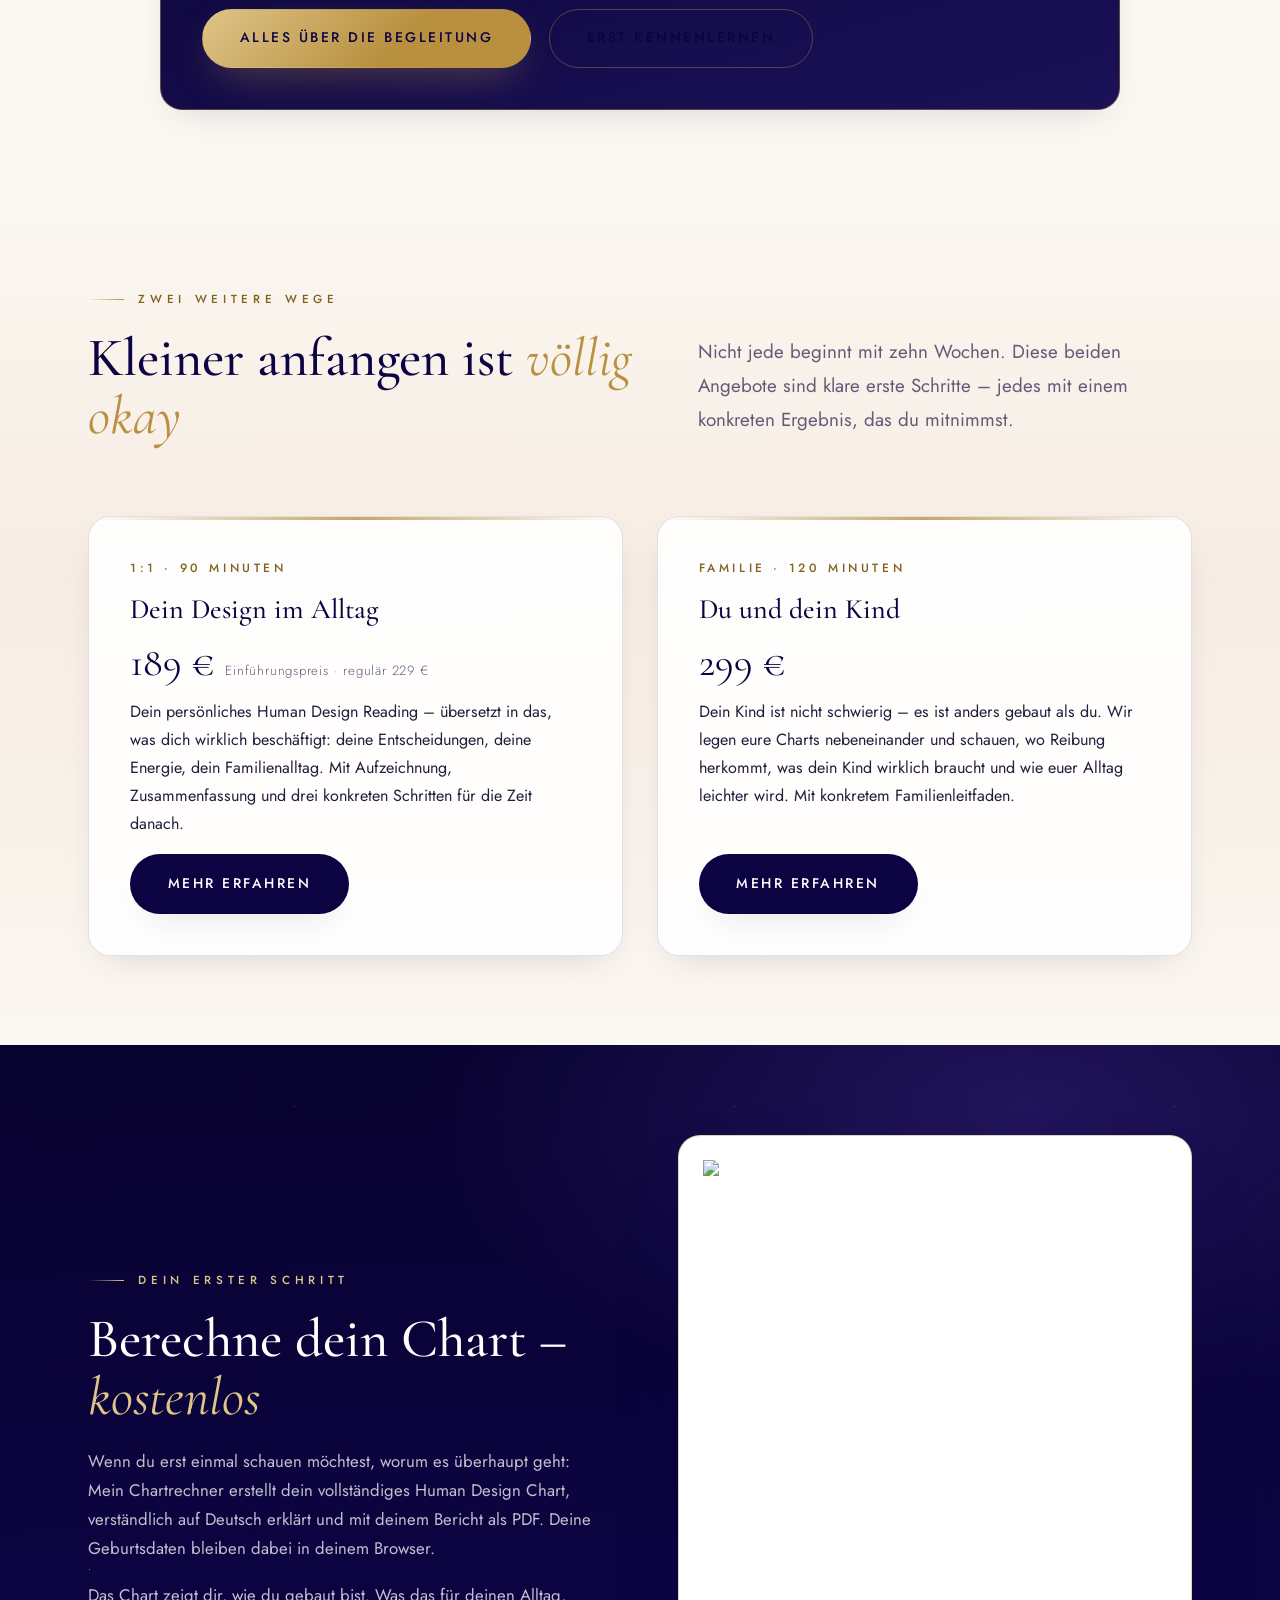
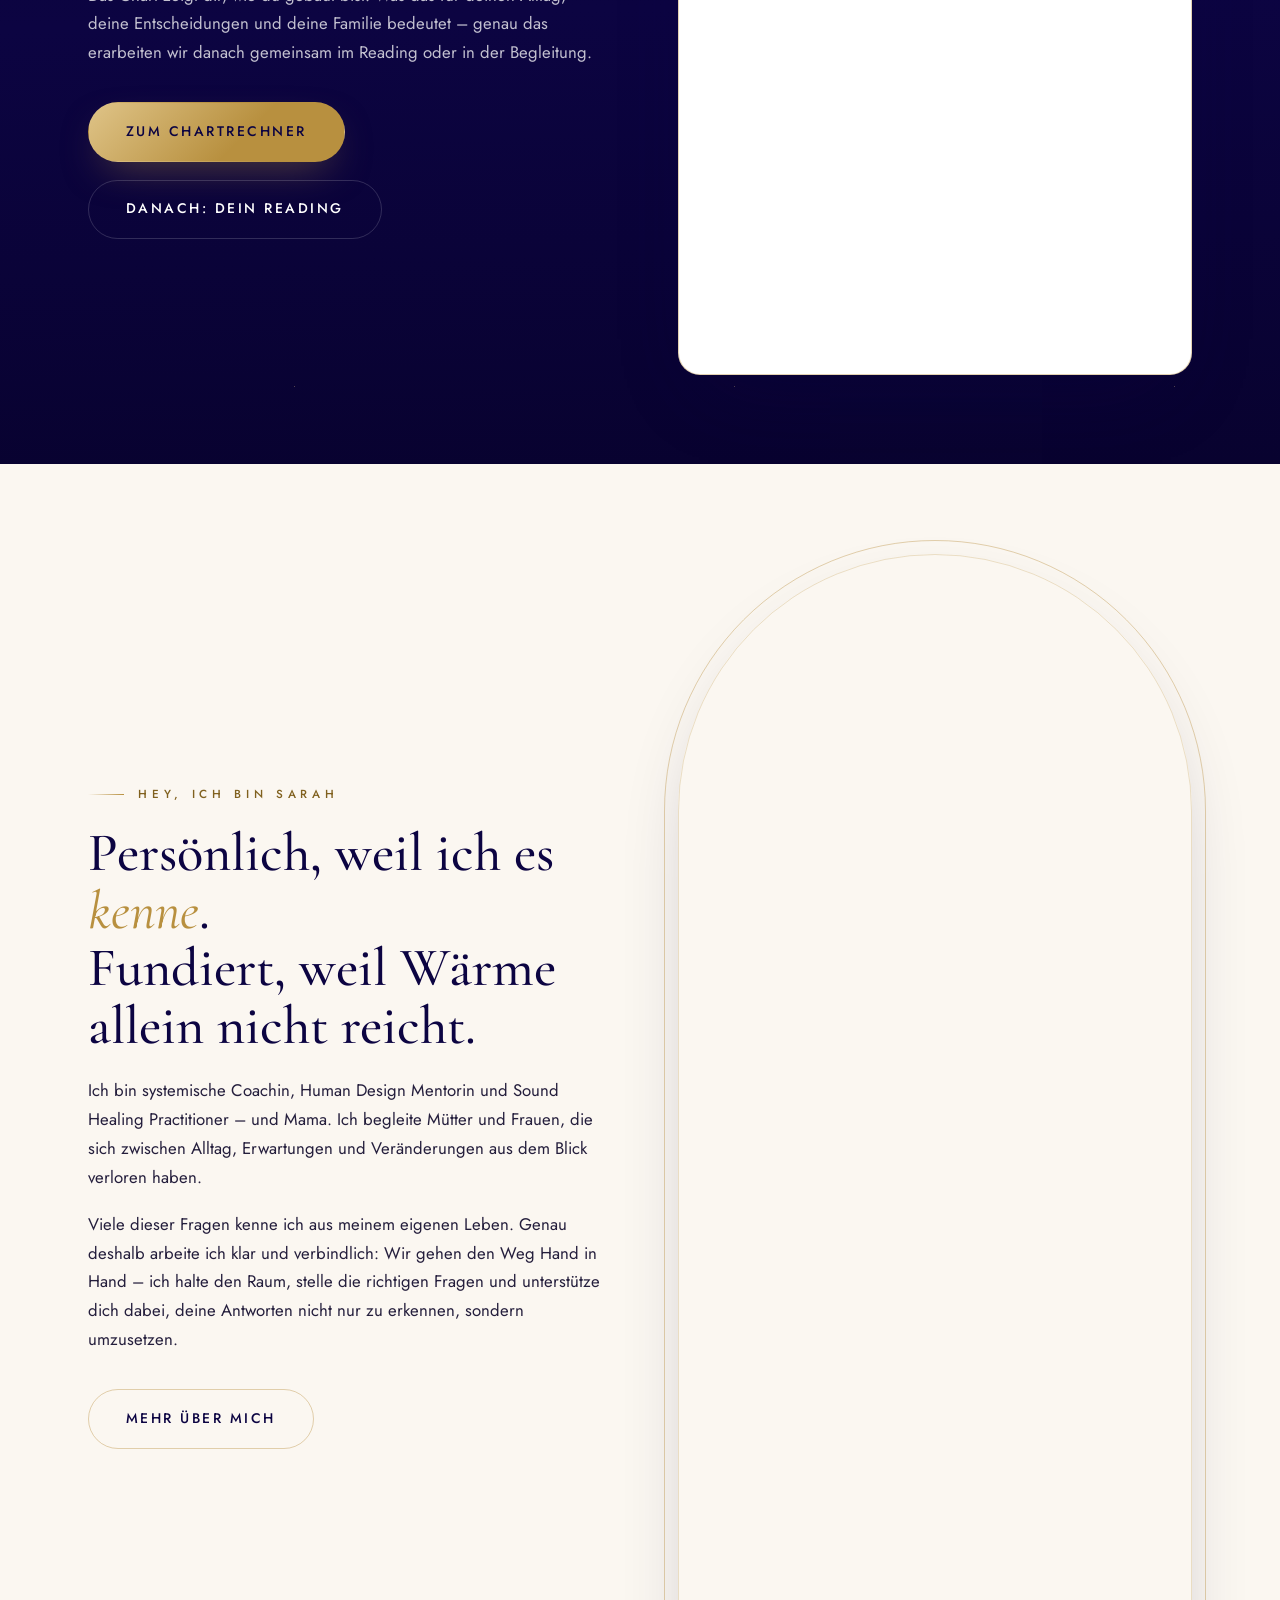
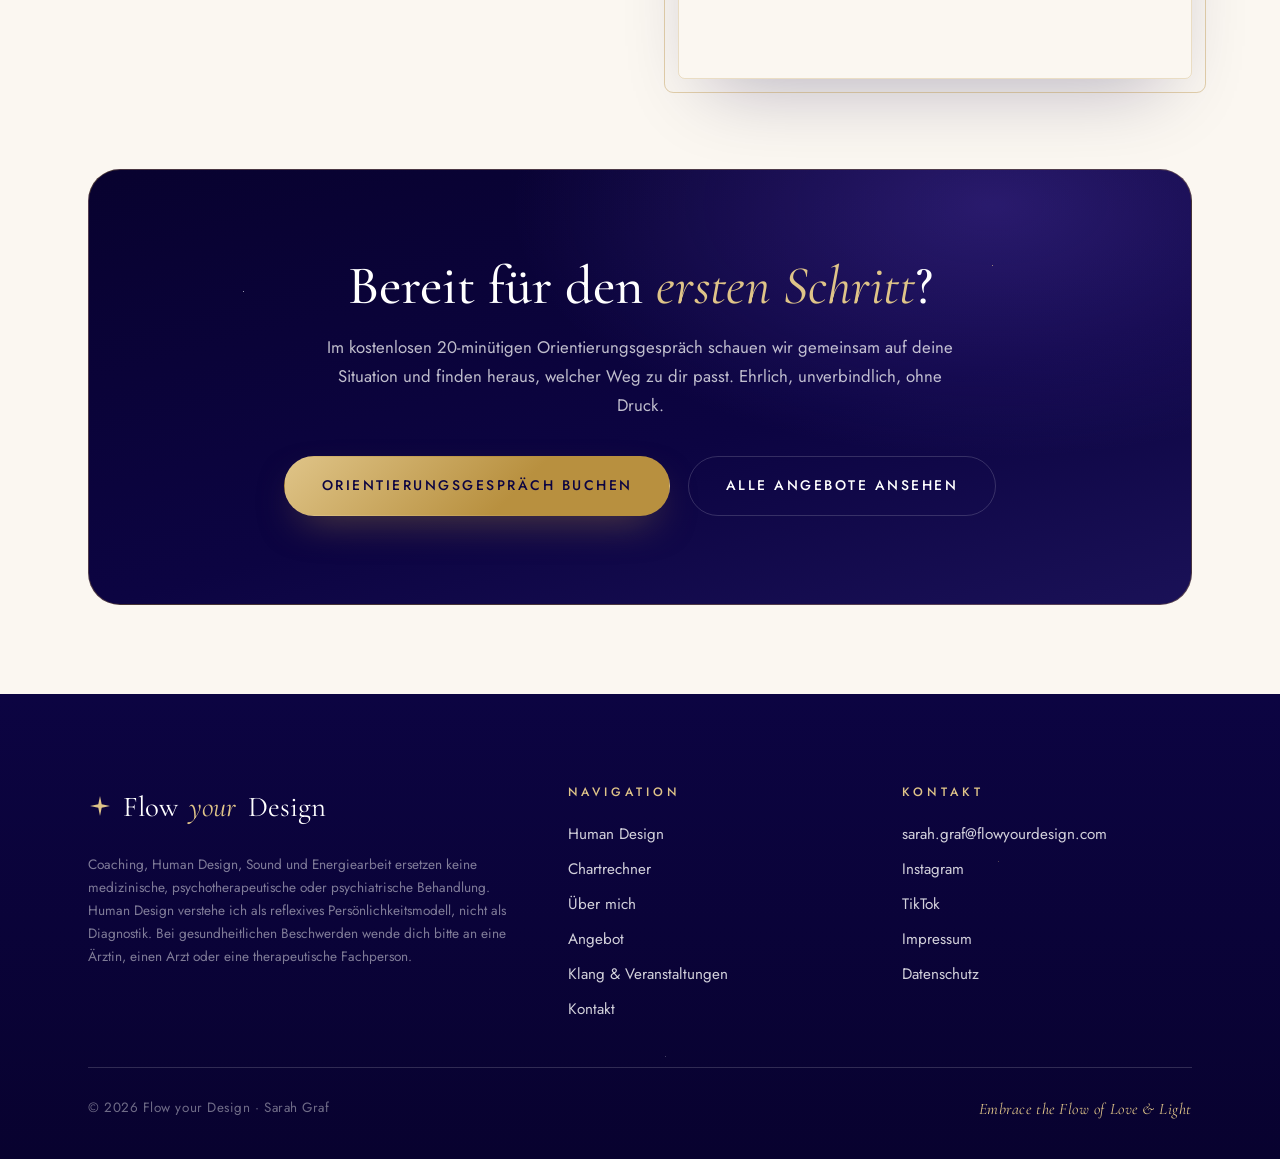
==== commit 3b753def: "Add files via upload" ====
--- a/index.html
+++ b/index.html
@@ -3,15 +3,54 @@
 <head>
   <meta charset="UTF-8">
   <meta name="viewport" content="width=device-width, initial-scale=1.0">
-  <title>Flow your Design | Human Design, Sound &amp; Energiearbeit für Mütter</title>
-  <meta name="description" content="Human Design Readings, Sound Healing und Energiearbeit für Mütter, die zurück zu sich selbst finden wollen. Persönlich, fundiert, von Herzen – mit Sarah Graf.">
-  <meta property="og:title" content="Flow your Design – Flow into your Light">
-  <meta property="og:description" content="Human Design, Sound &amp; Energiearbeit für Mütter, die zurück zu sich selbst finden wollen.">
+  <title>Systemisches Coaching und Human Design für Mütter | Flow your Design</title>
+  <meta name="description" content="Systemisches Coaching, Human Design und Klangarbeit für Mütter und Frauen in Umbruchphasen. Persönliche Begleitung von Sarah Graf – klar, warm und fundiert.">
+  <link rel="canonical" href="https://flowyourdesign.com/">
   <meta property="og:type" content="website">
-  <link rel="preconnect" href="https://fonts.googleapis.com">
-  <link rel="preconnect" href="https://fonts.gstatic.com" crossorigin>
-  <link href="https://fonts.googleapis.com/css2?family=Cormorant+Garamond:ital,wght@0,400;0,500;0,600;1,400;1,500&family=Jost:wght@300;400;500&display=swap" rel="stylesheet">
+  <meta property="og:site_name" content="Flow your Design">
+  <meta property="og:title" content="Systemisches Coaching und Human Design für Mütter | Flow your Design">
+  <meta property="og:description" content="Du bist für alle da. Hier geht es wieder um dich. Persönliche Begleitung für Mütter und Frauen in Umbruchphasen.">
+  <meta property="og:url" content="https://flowyourdesign.com/">
+  <meta property="og:image" content="https://flowyourdesign.com/assets/social-card.png">
+  <meta name="twitter:card" content="summary_large_image">
+  <meta name="twitter:title" content="Systemisches Coaching und Human Design für Mütter | Flow your Design">
+  <meta name="twitter:description" content="Du bist für alle da. Hier geht es wieder um dich.">
+  <meta name="twitter:image" content="https://flowyourdesign.com/assets/social-card.png">
+  <link rel="icon" href="assets/favicon.svg" type="image/svg+xml">
+  <link rel="apple-touch-icon" href="assets/apple-touch-icon.png">
+  <link rel="stylesheet" href="fonts/fonts.css">
   <link rel="stylesheet" href="styles.css">
+  <script type="application/ld+json">
+  {
+    "@context": "https://schema.org",
+    "@graph": [
+      {
+        "@type": "WebSite",
+        "name": "Flow your Design",
+        "url": "https://flowyourdesign.com/"
+      },
+      {
+        "@type": "ProfessionalService",
+        "name": "Flow your Design – Sarah Graf",
+        "url": "https://flowyourdesign.com/",
+        "areaServed": "DE",
+        "description": "Systemisches Coaching, Human Design und Klangarbeit für Mütter und Frauen in Umbruchphasen.",
+        "founder": { "@id": "https://flowyourdesign.com/#sarah" }
+      },
+      {
+        "@type": "Person",
+        "@id": "https://flowyourdesign.com/#sarah",
+        "name": "Sarah Graf",
+        "jobTitle": "Systemische Coachin und Human Design Mentorin",
+        "url": "https://flowyourdesign.com/ueber-mich.html",
+        "sameAs": [
+          "https://www.instagram.com/flowyourdesign",
+          "https://www.tiktok.com/@flowyourdesign"
+        ]
+      }
+    ]
+  }
+  </script>
 </head>
 <body>
 
@@ -27,102 +66,91 @@
       <a href="human-design.html">Human Design</a>
       <a href="ueber-mich.html">Über mich</a>
       <a href="angebot.html">Angebot</a>
+      <a href="klang.html">Klang</a>
       <a href="kontakt.html">Kontakt</a>
-      <a class="btn btn--gold" href="https://shogothen.github.io/chart/">Chart berechnen</a>
+      <a class="btn btn--gold" href="angebot.html#zurueck-zu-dir">Begleitung kennenlernen</a>
     </nav>
   </div>
 </header>
 
 <main>
 
-  <!-- ============ HERO: Morgenlicht mit Gold-Mandala ============ -->
+  <!-- ============ HERO ============ -->
   <section class="hero">
 
     <svg class="mandala" viewBox="0 0 800 800" aria-hidden="true">
       <g class="mandala__spin">
-        <!-- 64 Tore als Strichring -->
         <circle class="ring-tore" cx="400" cy="400" r="330" stroke-dasharray="4 28.4" transform="rotate(-2 400 400)"/>
-        <!-- Linien-Andeutung -->
         <circle class="ring-linien" cx="400" cy="400" r="296" stroke-dasharray="1.2 3.65"/>
-        <!-- feine Leitkreise -->
         <circle class="ring-fein" cx="400" cy="400" r="362"/>
-        <circle class="ring-fein" cx="400" cy="400" r="330"/>
         <circle class="ring-fein" cx="400" cy="400" r="262"/>
-        <circle class="ring-fein" cx="400" cy="400" r="176"/>
-        <!-- planetarische Punkte -->
-        <circle class="punkt" cx="400" cy="38"  r="4"/>
-        <circle class="punkt" cx="664" cy="400" r="3.2"/>
+        <circle class="punkt" cx="400" cy="38" r="4"/>
         <circle class="punkt" cx="224" cy="224" r="3.2"/>
-        <circle class="punkt" cx="576" cy="576" r="2.6"/>
       </g>
     </svg>
 
     <div class="wrap hero__inner">
       <div>
-        <span class="eyebrow">Systemisches Coaching · Human Design · Klangarbeit</span>
-        <h1>Flow into<br><em>your Light</em></h1>
-        <p class="lead">Willkommen, du wundervolle Seele. Ich begleite Mütter und Frauen in Umbruchphasen dabei, sich selbst wieder klarer zu sehen, tragfähige Entscheidungen zu treffen und ihr Leben so zu gestalten, dass sie darin selbst wieder vorkommen – mit systemischem Coaching, Human Design als Reflexionsinstrument und körperorientierter Klangarbeit.</p>
+        <span class="brandline">Flow into your Light</span>
+        <span class="eyebrow">Systemisches Coaching · Human Design · Klangarbeit für Mütter</span>
+        <h1>Du bist für alle da.<br>Hier geht es wieder um <em>dich</em>.</h1>
+        <p class="lead">Ich begleite dich, wenn du im Alltag nur noch funktionierst, vor einer wichtigen Entscheidung stehst oder dich selbst zwischen Familie, Beziehung und Beruf verloren hast. Gemeinsam schaffen wir Klarheit, verändern konkrete Muster und finden Schritte, die wirklich zu deinem Leben passen.</p>
         <div class="btn-row">
-          <a class="btn btn--gold" href="https://shogothen.github.io/chart/">Kostenloses Chart erstellen</a>
-          <a class="btn btn--ghost" href="angebot.html">Begleitung kennenlernen</a>
-        </div>
-        <p class="hero__hint">
-          <svg viewBox="0 0 24 24" fill="none" stroke="currentColor" stroke-width="1.6" aria-hidden="true"><rect x="5" y="10" width="14" height="10" rx="2"/><path d="M8 10V7a4 4 0 0 1 8 0v3"/></svg>
-          Der Chartrechner läuft komplett in deinem Browser – deine Geburtsdaten bleiben bei dir.
-        </p>
+          <a class="btn btn--gold" href="angebot.html#zurueck-zu-dir">Begleitung kennenlernen</a>
+          <a class="btn btn--ghost" href="https://shogothen.github.io/chart/">Kostenloses Chart erstellen</a>
+        </div>
       </div>
 
       <div class="portrait">
         <div class="media media--arch ring">
-          <img src="https://assets.zyrosite.com/cdn-cgi/image/format=auto,w=920/d957JLjDb7IX99PE/fotografin_idachristine_oberhausen_nrw-9424-YrDqx5GDQoikOx8L.jpg" alt="Sarah Graf, Gründerin von Flow your Design" loading="eager">
+          <img src="https://assets.zyrosite.com/cdn-cgi/image/format=auto,w=920/d957JLjDb7IX99PE/fotografin_idachristine_oberhausen_nrw-9424-YrDqx5GDQoikOx8L.jpg"
+               srcset="https://assets.zyrosite.com/cdn-cgi/image/format=auto,w=480/d957JLjDb7IX99PE/fotografin_idachristine_oberhausen_nrw-9424-YrDqx5GDQoikOx8L.jpg 480w, https://assets.zyrosite.com/cdn-cgi/image/format=auto,w=920/d957JLjDb7IX99PE/fotografin_idachristine_oberhausen_nrw-9424-YrDqx5GDQoikOx8L.jpg 920w"
+               sizes="(max-width: 920px) 88vw, 460px"
+               width="920" height="1150"
+               alt="Sarah Graf, systemische Coachin und Human Design Mentorin, im Portrait" loading="eager" fetchpriority="high">
         </div>
         <div class="badge">
           <svg viewBox="0 0 24 24" aria-hidden="true"><path d="M12 1l1.7 8.3L22 11l-8.3 1.7L12 21l-1.7-8.3L2 11l8.3-1.7z" fill="currentColor"/></svg>
           <span>
             <strong>Sarah Graf</strong>
-            <span>Mama · Manifestorin</span>
+            <span>Systemische Coachin · HD Mentorin</span>
           </span>
         </div>
       </div>
     </div>
   </section>
 
-  <!-- ============ HERZENSWORTE-LAUFBAND ============ -->
-  <div class="marquee" aria-hidden="true">
-    <div class="marquee__track">
-      <span>Du bist genau richtig, so wie du bist</span>
-      <span>Erlaube dir, sanft mit dir selbst zu sein</span>
-      <span>Du musst nichts erzwingen</span>
-      <span>Vertraue deinem inneren Kompass</span>
-      <span>Du bist hier, um du selbst zu sein</span>
-      <span>Du bist genau richtig, so wie du bist</span>
-      <span>Erlaube dir, sanft mit dir selbst zu sein</span>
-      <span>Du musst nichts erzwingen</span>
-      <span>Vertraue deinem inneren Kompass</span>
-      <span>Du bist hier, um du selbst zu sein</span>
+  <!-- ============ VERTRAUENSLEISTE ============ -->
+  <div class="trustbar">
+    <div class="wrap">
+      <ul>
+        <li>Systemische Coachingausbildung mit IHK-Zertifikat</li>
+        <li>Human Design &amp; Holistic Family</li>
+        <li>Zertifizierte Sound Healing Practitioner</li>
+        <li>Begleitung auf Augenhöhe</li>
+      </ul>
     </div>
   </div>
 
-  <!-- ============ POSITIONIERUNG ============ -->
+  <!-- ============ WIEDERERKENNUNG ============ -->
   <section class="section">
     <div class="wrap">
       <div class="split reveal">
         <div class="split__media">
           <div class="collage">
             <div class="media media--tall">
-              <img src="https://assets.zyrosite.com/cdn-cgi/image/format=auto,w=900/d957JLjDb7IX99PE/fotografin_idachristine_oberhausen_nrw-0586-AMqlJ3QL6kFanQZX.jpg" alt="Sarah Graf im Portrait" loading="lazy">
+              <img src="https://assets.zyrosite.com/cdn-cgi/image/format=auto,w=900/d957JLjDb7IX99PE/fotografin_idachristine_oberhausen_nrw-0586-AMqlJ3QL6kFanQZX.jpg" width="900" height="1125" alt="Sarah Graf im Gespräch" loading="lazy">
             </div>
             <div class="collage__klein">
-              <img src="https://assets.zyrosite.com/cdn-cgi/image/format=auto,w=700/d957JLjDb7IX99PE/fotografin_idachristine_oberhausen_nrw-0392-YKbEqMWjy6sPPD9X.jpg" alt="Sarah Graf" loading="lazy">
+              <img src="https://assets.zyrosite.com/cdn-cgi/image/format=auto,w=700/d957JLjDb7IX99PE/fotografin_idachristine_oberhausen_nrw-0392-YKbEqMWjy6sPPD9X.jpg" width="700" height="700" alt="Ruhiger Raum mit warmem Licht" loading="lazy">
             </div>
-            <svg class="collage__stern" viewBox="0 0 62 62" aria-hidden="true"><path d="M31 2l3.9 21.4L56 31l-21.1 7.6L31 60l-3.9-21.4L6 31l21.1-7.6z" fill="currentColor" opacity="0.85"/></svg>
           </div>
         </div>
         <div class="split__body">
-          <span class="eyebrow">Für dich, Mama</span>
-          <h2>Du funktionierst für alle.<br>Aber wo bleibst eigentlich <em>du</em>?</h2>
-          <p>Mental Load, der nie leiser wird. Schuldgefühle, sobald du etwas für dich tust. Grenzen, die du kennst, aber nicht aussprichst. Ein Wiedereinstieg, eine Trennung, eine Entscheidung, die seit Monaten in dir arbeitet. Wenn du dich darin wiederfindest: Da ist nichts an dir, das „wegtherapiert“ werden muss. Da ist nur ein Teil von dir, der endlich wieder vorkommen will.</p>
-          <p>Genau dafür ist meine Arbeit da: Wir machen sichtbar, wie du wirklich gebaut bist – und dann verändern wir konkret, was dich klein hält. Entscheidungen, Grenzen, Rollen. Liebevoll, aber verbindlich. Nicht als Expertin von oben herab, sondern Hand in Hand.</p>
+          <span class="eyebrow">Kommt dir das bekannt vor?</span>
+          <h2>Du funktionierst.<br>Aber wo bleibst eigentlich <em>du</em>?</h2>
+          <p>Der Kopf ist nie leise, auch nachts nicht. Sobald du etwas nur für dich tust, meldet sich das schlechte Gewissen. Du weißt genau, wo deine Grenze liegt – aber du sprichst sie nicht aus. Und diese eine Entscheidung schiebst du seit Monaten vor dir her.</p>
+          <p>Wenn du dich darin wiederfindest: Du bist kein Problem, das gelöst werden muss. Es geht nicht darum, aus dir einen anderen Menschen zu machen. Es geht darum, dich selbst besser zu verstehen – und das zu verändern, was dir heute nicht mehr guttut.</p>
           <div class="btn-row">
             <a class="btn btn--nacht" href="angebot.html#orientierung">Kostenloses Orientierungsgespräch</a>
           </div>
@@ -131,13 +159,12 @@
     </div>
   </section>
 
-  <!-- ============ DREI SÄULEN ============ -->
+  <!-- ============ METHODE ============ -->
   <section class="section section--sand">
     <div class="wrap">
       <div class="section-head section-head--center reveal">
-        <span class="eyebrow eyebrow--center">Die Flow-Methode</span>
+        <span class="eyebrow eyebrow--center">So arbeite ich</span>
         <h2>Erkennen. Verändern. <em>Integrieren.</em></h2>
-        <p class="lead">Meine Ausbildungen sind kein Bauchladen, sondern ein Prozess. Jede Begleitung folgt drei Schritten – und jeder Schritt hat eine klare Aufgabe.</p>
       </div>
       <div class="grid grid--3">
         <article class="card reveal">
@@ -146,20 +173,19 @@
             <circle cx="26" cy="26" r="21"/>
             <circle cx="26" cy="26" r="13" opacity="0.6"/>
             <path d="M26 5v42M5 26h42" opacity="0.7"/>
-            <path d="M11 11l30 30M41 11L11 41" opacity="0.4"/>
           </svg>
           <h3>Erkennen</h3>
-          <p>Mit Human Design als Reflexionsinstrument machen wir sichtbar, wie du gebaut bist: deine Energie, deine Entscheidungsweise, deine Muster – und in der Familienarbeit auch die Dynamiken zwischen euch. Und plötzlich ergibt so vieles Sinn.</p>
+          <p>Mit deinem Human Design Chart schauen wir, wie du gebaut bist: wie du Entscheidungen triffst, was dir Energie gibt und was sie dir nimmt. In der Familienarbeit sehen wir zusätzlich, wie eure unterschiedlichen Arten aufeinandertreffen.</p>
         </article>
         <article class="card reveal">
           <span class="card__num">II</span>
           <svg class="card__symbol" viewBox="0 0 52 52" fill="none" stroke="currentColor" stroke-width="1.3" aria-hidden="true">
             <path d="M8 40L26 8l18 32" opacity="0.8"/>
             <path d="M26 8v32" opacity="0.5"/>
-            <path d="M14 40h24" />
+            <path d="M14 40h24"/>
           </svg>
           <h3>Verändern</h3>
-          <p>Erkennen allein verändert nichts. Im systemischen Coaching (IHK-zertifizierte Ausbildung) arbeiten wir an dem, was konkret ansteht: Entscheidungen treffen, Grenzen aussprechen, Rollen neu verhandeln – mit greifbaren nächsten Schritten statt schöner Worte.</p>
+          <p>Verstehen allein verändert noch nichts. Im systemischen Coaching arbeiten wir an dem, was konkret ansteht: eine Entscheidung treffen, eine Grenze aussprechen, eine Rolle neu verhandeln – mit greifbaren nächsten Schritten.</p>
         </article>
         <article class="card reveal">
           <span class="card__num">III</span>
@@ -169,97 +195,107 @@
             <path d="M26 12a14 14 0 0 0 0 28M26 5a21 21 0 0 0 0 42" opacity="0.35"/>
           </svg>
           <h3>Integrieren</h3>
-          <p>Damit Veränderung nicht im Kopf bleibt: Klangarbeit, Körperwahrnehmung und alltagstaugliche Übungen verankern das Neue emotional. Ein Raum nur für dich – zum Loslassen, Auftanken und Ankommen in dem, was du dir erarbeitet hast.</p>
-        </article>
-      </div>
-    </div>
-  </section>
-
-  <!-- ============ CHARTRECHNER: das Nachtfenster ============ -->
+          <p>Damit das Neue nicht im Kopf bleibt: Klangarbeit, Körperwahrnehmung und alltagstaugliche Übungen geben dem Raum, was du dir erarbeitet hast. Ein Termin ist schnell vorbei – dein Alltag ist der Ort, an dem sich etwas ändert.</p>
+        </article>
+      </div>
+    </div>
+  </section>
+
+  <!-- ============ SIGNATURE-SPOTLIGHT ============ -->
+  <section class="section">
+    <div class="wrap">
+      <div class="offer offer--signature reveal" style="max-width: 960px; margin: 0 auto;">
+        <span class="offer__tag">Mein Hauptangebot</span>
+        <span class="offer__meta">10 Wochen · 1:1 · Gründungsrunde</span>
+        <h3 style="font-size: clamp(1.9rem, 3.6vw, 2.5rem);">Zurück zu dir</h3>
+        <div class="offer__price">990&nbsp;€ <small>Gründungsrunde · sechs Plätze · Ratenzahlung möglich</small></div>
+        <p>Meine zehnwöchige Begleitung für Frauen, die sich im Funktionieren verloren haben oder vor einer Veränderung stehen. Wir starten mit einer ehrlichen Standortbestimmung, arbeiten in sechs Coachingterminen an deinen Entscheidungen, Grenzen und Rollen – und verankern das Ganze mit Klangsessions in deinem Alltag.</p>
+        <p><strong>Was am Ende anders ist:</strong> Du kannst klarer benennen, was du brauchst. Du schiebst Entscheidungen nicht mehr monatelang vor dir her. Und du hast erste Veränderungen in deinem Alltag tatsächlich umgesetzt – keine weitere Liste schöner Erkenntnisse, sondern konkrete Vereinbarungen und ein Plan, der zu deinem wirklichen Leben passt.</p>
+        <div class="btn-row">
+          <a class="btn btn--gold" href="angebot.html#zurueck-zu-dir">Alles über die Begleitung</a>
+          <a class="btn btn--ghost" href="angebot.html#orientierung">Erst kennenlernen</a>
+        </div>
+      </div>
+    </div>
+  </section>
+
+  <!-- ============ ZWEI WEITERE EINSTIEGE ============ -->
+  <section class="section section--blush">
+    <div class="wrap">
+      <div class="editorial reveal">
+        <div>
+          <span class="eyebrow">Zwei weitere Wege</span>
+          <h2>Kleiner anfangen ist <em>völlig okay</em></h2>
+        </div>
+        <p class="lead">Nicht jede beginnt mit zehn Wochen. Diese beiden Angebote sind klare erste Schritte – jedes mit einem konkreten Ergebnis, das du mitnimmst.</p>
+      </div>
+      <div class="grid grid--2">
+        <article class="offer reveal">
+          <span class="offer__meta">1:1 · 90 Minuten</span>
+          <h3>Dein Design im Alltag</h3>
+          <div class="offer__price">189&nbsp;€ <small>Einführungspreis · regulär 229&nbsp;€</small></div>
+          <p>Dein persönliches Human Design Reading – übersetzt in das, was dich wirklich beschäftigt: deine Entscheidungen, deine Energie, dein Familienalltag. Mit Aufzeichnung, Zusammenfassung und drei konkreten Schritten für die Zeit danach.</p>
+          <a class="btn btn--nacht" href="angebot.html#design-im-alltag">Mehr erfahren</a>
+        </article>
+        <article class="offer reveal">
+          <span class="offer__meta">Familie · 120 Minuten</span>
+          <h3>Du und dein Kind</h3>
+          <div class="offer__price">299&nbsp;€</div>
+          <p>Dein Kind ist nicht schwierig – es ist anders gebaut als du. Wir legen eure Charts nebeneinander und schauen, wo Reibung herkommt, was dein Kind wirklich braucht und wie euer Alltag leichter wird. Mit konkretem Familienleitfaden.</p>
+          <a class="btn btn--nacht" href="angebot.html#du-und-dein-kind">Mehr erfahren</a>
+        </article>
+      </div>
+    </div>
+  </section>
+
+  <!-- ============ CHARTRECHNER ALS ERSTER SCHRITT ============ -->
   <section class="section night">
     <div class="wrap">
       <div class="split">
         <div class="split__body reveal">
-          <span class="eyebrow">Dein Startpunkt</span>
-          <h2>Berechne dein Design – <em>kostenlos</em></h2>
-          <p>Hier darfst du dich erinnern, wer du wirklich bist. In deinem Design steckt die Weisheit deiner Seele – mein Chartrechner macht sie sichtbar, auf die Bogensekunde genau: dein Typ, deine Autorität, dein Profil, deine Zentren und Kanäle, bis hin zu den Variablen und dem planetarischen Wetter des Tages. Liebevoll gedeutet, auf Deutsch.</p>
-          <p>Und wenn du magst: Rechne die Chart eines Menschen dazu, der dir wichtig ist – dein Kind, dein Partner – und sieh, wo Anziehung, Frieden und Reibung herkommen.</p>
+          <span class="eyebrow">Dein erster Schritt</span>
+          <h2>Berechne dein Chart – <em>kostenlos</em></h2>
+          <p>Wenn du erst einmal schauen möchtest, worum es überhaupt geht: Mein Chartrechner erstellt dein vollständiges Human Design Chart, verständlich auf Deutsch erklärt und mit deinem Bericht als PDF. Deine Geburtsdaten bleiben dabei in deinem Browser.</p>
+          <p>Das Chart zeigt dir, wie du gebaut bist. Was das für deinen Alltag, deine Entscheidungen und deine Familie bedeutet – genau das erarbeiten wir danach gemeinsam im Reading oder in der Begleitung.</p>
           <div class="btn-row">
             <a class="btn btn--gold" href="https://shogothen.github.io/chart/">Zum Chartrechner</a>
+            <a class="btn btn--ghost" href="angebot.html#design-im-alltag">Danach: dein Reading</a>
           </div>
-          <p class="hero__hint">
-            <svg viewBox="0 0 24 24" fill="none" stroke="currentColor" stroke-width="1.6" aria-hidden="true"><rect x="5" y="10" width="14" height="10" rx="2"/><path d="M8 10V7a4 4 0 0 1 8 0v3"/></svg>
-            Keine Anmeldung. Keine Datenweitergabe. Alles bleibt auf deinem Gerät.
-          </p>
         </div>
         <div class="split__media split__media--panel reveal">
-          <img src="https://assets.zyrosite.com/cdn-cgi/image/format=auto,w=900/d957JLjDb7IX99PE/bildschirmafoto-2025-03-08-um-19.31.03-A85EbLxzVQFKqLZ6.png" alt="Human Design Körpergrafik aus dem Chartrechner" loading="lazy">
-        </div>
-      </div>
-    </div>
-  </section>
-
-  <!-- ============ ANGEBOTS-TEASER ============ -->
+          <img src="https://assets.zyrosite.com/cdn-cgi/image/format=auto,w=900/d957JLjDb7IX99PE/bildschirmafoto-2025-03-08-um-19.31.03-A85EbLxzVQFKqLZ6.png" width="900" height="840" alt="Beispiel eines Human Design Charts aus dem Chartrechner" loading="lazy">
+        </div>
+      </div>
+    </div>
+  </section>
+
+  <!-- ============ KUNDENSTIMMEN (Platzhalter bis echte Stimmen vorliegen) ============
   <section class="section">
     <div class="wrap">
-      <div class="editorial reveal">
-        <div>
-          <span class="eyebrow">Drei Einstiege</span>
-          <h2>Was ruft dich <em>gerade</em>?</h2>
-        </div>
-        <p class="lead">Jeder Weg beginnt an einem anderen Punkt. Wähle den Einstieg, der zu deiner Situation passt – und wenn du unsicher bist, klären wir es gemeinsam im kostenlosen Orientierungsgespräch.</p>
-      </div>
-      <div class="grid grid--3">
-        <article class="offer reveal">
-          <span class="offer__meta">Verstehen · 90 Minuten</span>
-          <h3>Ich möchte mich selbst verstehen</h3>
-          <div class="offer__price">ab 189&nbsp;€</div>
-          <p>Blueprint &amp; Direction: dein persönliches Reading mit Aufzeichnung, Zusammenfassung und drei konkreten Alltagsschritten. Damit du nicht nur weißt, wie du gebaut bist – sondern was du damit anfängst.</p>
-          <a class="btn btn--nacht" href="angebot.html#verstehen">Mehr erfahren</a>
-        </article>
-        <article class="offer offer--signature reveal">
-          <span class="offer__tag">Signature</span>
-          <span class="offer__meta">Verändern · 10 Wochen</span>
-          <h3>Ich möchte etwas verändern</h3>
-          <div class="offer__price">990&nbsp;€ <small>Betapreis · danach 1.490&nbsp;€</small></div>
-          <p>Back to You: meine 10-Wochen-Begleitung für Frauen, die sich im Funktionieren verloren haben. Standortbestimmung, sechs Coachingtermine, Klangintegration und dein persönlicher Abschlussplan.</p>
-          <a class="btn btn--gold" href="angebot.html#veraendern">Mehr erfahren</a>
-        </article>
-        <article class="offer reveal">
-          <span class="offer__meta">Familie · ab 120 Minuten</span>
-          <h3>Ich möchte unsere Familie verstehen</h3>
-          <div class="offer__price">ab 299&nbsp;€</div>
-          <p>Parent &amp; Child Compass und Family Dynamics Intensive: eure Charts im Zusammenspiel, Kommunikation und Bedürfnisse – mit konkretem Leitfaden für weniger Kämpfe und mehr echtes Sehen.</p>
-          <a class="btn btn--nacht" href="angebot.html#familie">Mehr erfahren</a>
-        </article>
-      </div>
-    </div>
-  </section>
-
-  <!-- ============ ZITAT ============ -->
-  <section class="section section--blush">
-    <div class="wrap">
-      <blockquote class="quote reveal">
-        Du bist nicht hier, um dich anzupassen. Du bist hier, um dich zu erinnern, wer du wirklich bist – und genau darin liegt deine größte Kraft.
-        <footer>Sarah Graf · Flow your Design</footer>
-      </blockquote>
-    </div>
-  </section>
-
-  <!-- ============ ÜBER SARAH ============ -->
+      <div class="section-head section-head--center reveal">
+        <span class="eyebrow eyebrow--center">Stimmen</span>
+        <h2>Was Klientinnen <em>sagen</em></h2>
+      </div>
+      Hier drei echte, konkrete Kundenstimmen einfügen (Ergebnis, nicht Gefühl).
+      Bis dahin bleibt diese Sektion auskommentiert – keine erfundenen Zitate.
+    </div>
+  </section>
+  ============================================================================= -->
+
+  <!-- ============ SARAH ============ -->
   <section class="section">
     <div class="wrap">
       <div class="split split--rev reveal">
         <div class="split__media split__media--arch">
-          <img src="https://assets.zyrosite.com/cdn-cgi/image/format=auto,w=900/d957JLjDb7IX99PE/fotografin_idachristine_oberhausen_nrw-0710-YleqPBr505ulBjpo.jpg" alt="Sarah Graf" loading="lazy">
+          <img src="https://assets.zyrosite.com/cdn-cgi/image/format=auto,w=900/d957JLjDb7IX99PE/fotografin_idachristine_oberhausen_nrw-0710-YleqPBr505ulBjpo.jpg" width="900" height="1125" alt="Sarah Graf" loading="lazy">
         </div>
         <div class="split__body">
           <span class="eyebrow">Hey, ich bin Sarah</span>
-          <h2>Mama. Manifestorin.<br>Und eine, die <em>genau da</em> war.</h2>
-          <p>Ich bin hier, um dich daran zu erinnern: Du bist genau richtig, so wie du bist. Flow your Design ist nicht nur mein Herzensprojekt – es ist die Geschichte meines eigenen Heimkommens. 2020 fiel mein Leben auseinander, und genau dort begann meine echte Reise zu mir selbst.</p>
-          <p>Heute begleite ich dich auf deiner – nicht als Expertin von oben herab, sondern als Mensch, der selbst jeden Tag weiterlernt. Mit Herz, Tiefe und echten Begegnungen.</p>
+          <h2>Persönlich, weil ich es <em>kenne</em>.<br>Fundiert, weil Wärme allein nicht reicht.</h2>
+          <p>Ich bin systemische Coachin, Human Design Mentorin und Sound Healing Practitioner – und Mama. Ich begleite Mütter und Frauen, die sich zwischen Alltag, Erwartungen und Veränderungen aus dem Blick verloren haben.</p>
+          <p>Viele dieser Fragen kenne ich aus meinem eigenen Leben. Genau deshalb arbeite ich klar und verbindlich: Wir gehen den Weg Hand in Hand – ich halte den Raum, stelle die richtigen Fragen und unterstütze dich dabei, deine Antworten nicht nur zu erkennen, sondern umzusetzen.</p>
           <div class="btn-row">
-            <a class="btn btn--ghost" href="ueber-mich.html">Meine Geschichte lesen</a>
+            <a class="btn btn--ghost" href="ueber-mich.html">Mehr über mich</a>
           </div>
         </div>
       </div>
@@ -271,7 +307,7 @@
     <div class="wrap">
       <div class="cta-band reveal">
         <h2>Bereit für den <em>ersten Schritt</em>?</h2>
-        <p>Im kostenlosen 20-minütigen Orientierungsgespräch schauen wir gemeinsam auf deine Situation und finden heraus, welcher Einstieg wirklich zu dir passt. Ehrlich, unverbindlich, von Herzen. Ich freue mich auf dich.</p>
+        <p>Im kostenlosen 20-minütigen Orientierungsgespräch schauen wir gemeinsam auf deine Situation und finden heraus, welcher Weg zu dir passt. Ehrlich, unverbindlich, ohne Druck.</p>
         <div class="btn-row">
           <a class="btn btn--gold" href="https://tidycal.com/flowyourdesign/wake-up-call">Orientierungsgespräch buchen</a>
           <a class="btn btn--ghost" href="angebot.html">Alle Angebote ansehen</a>
@@ -299,6 +335,7 @@
           <li><a href="https://shogothen.github.io/chart/">Chartrechner</a></li>
           <li><a href="ueber-mich.html">Über mich</a></li>
           <li><a href="angebot.html">Angebot</a></li>
+          <li><a href="klang.html">Klang &amp; Veranstaltungen</a></li>
           <li><a href="kontakt.html">Kontakt</a></li>
         </ul>
       </div>
--- a/fonts/fonts.css
+++ b/fonts/fonts.css
@@ -0,0 +1,29 @@
+/* Lokale variable Schriften – keine Übertragung an Dritte */
+@font-face {
+  font-family: "Cormorant Garamond";
+  src: url("CormorantGaramond.woff2") format("woff2");
+  font-weight: 300 700;
+  font-style: normal;
+  font-display: swap;
+}
+@font-face {
+  font-family: "Cormorant Garamond";
+  src: url("CormorantGaramond-Italic.woff2") format("woff2");
+  font-weight: 300 700;
+  font-style: italic;
+  font-display: swap;
+}
+@font-face {
+  font-family: "Jost";
+  src: url("Jost.woff2") format("woff2");
+  font-weight: 100 900;
+  font-style: normal;
+  font-display: swap;
+}
+@font-face {
+  font-family: "Jost";
+  src: url("Jost-Italic.woff2") format("woff2");
+  font-weight: 100 900;
+  font-style: italic;
+  font-display: swap;
+}
--- a/styles.css
+++ b/styles.css
@@ -13,6 +13,7 @@
   --blush: #F6ECE3;
   --sand: #F1E7D7;
   --gold: #B8903F;
+  --gold-text: #80611F;
   --gold-hell: #DFC488;
   --gold-blass: rgba(184, 144, 63, 0.32);
   --rose: #D8A79B;
@@ -42,9 +43,9 @@
 
 body {
   font-family: var(--font-body);
-  font-weight: 300;
-  font-size: 1.07rem;
-  line-height: 1.8;
+  font-weight: 400;
+  font-size: 1.05rem;
+  line-height: 1.72;
   color: var(--tinte);
   background: var(--creme);
   -webkit-font-smoothing: antialiased;
@@ -65,7 +66,7 @@
   color: var(--nacht);
 }
 
-h1 { font-size: clamp(3rem, 7.5vw, 5.8rem); }
+h1 { font-size: clamp(2.5rem, 5.5vw, 4.3rem); }
 h2 { font-size: clamp(2.1rem, 4.4vw, 3.4rem); }
 h3 { font-size: clamp(1.4rem, 2.4vw, 1.8rem); }
 
@@ -83,7 +84,7 @@
   font-weight: 500;
   letter-spacing: 0.4em;
   text-transform: uppercase;
-  color: var(--gold);
+  color: var(--gold-text);
   margin-bottom: 1.3rem;
 }
 .eyebrow::before {
@@ -106,7 +107,7 @@
   .eyebrow { letter-spacing: 0.26em; font-size: 0.66rem; line-height: 1.9; }
 }
 
-.lead { font-size: clamp(1.1rem, 1.6vw, 1.22rem); line-height: 1.9; color: var(--tinte-soft); }
+.lead { font-size: clamp(1.08rem, 1.5vw, 1.18rem); line-height: 1.8; color: var(--tinte-soft); max-width: 62ch; }
 
 a { color: inherit; }
 
@@ -115,7 +116,7 @@
 .wrap { max-width: var(--w-content); margin: 0 auto; padding: 0 clamp(1.3rem, 4.5vw, 3rem); }
 .wrap--narrow { max-width: var(--w-narrow); }
 
-.section { padding: clamp(4.5rem, 10vw, 8.5rem) 0; position: relative; }
+.section { padding: clamp(3.5rem, 7vw, 6.5rem) 0; position: relative; }
 .section--blush { background: linear-gradient(180deg, var(--creme), var(--blush) 45%, var(--creme)); }
 .section--sand { background: linear-gradient(180deg, var(--creme), var(--sand) 50%, var(--creme)); }
 
@@ -133,7 +134,7 @@
 }
 .editorial .lead { padding-bottom: 0.5rem; }
 @media (max-width: 880px) {
-  .editorial { grid-template-columns: 1fr; align-items: start; }
+  .editorial { grid-template-columns: minmax(0, 1fr); align-items: start; }
   .editorial .lead { padding-bottom: 0; }
 }
 
@@ -292,19 +293,7 @@
   overflow: hidden;
   transition: transform 0.35s var(--ease), box-shadow 0.35s var(--ease), background 0.35s, color 0.35s, border-color 0.35s;
 }
-.btn:hover, .btn:focus-visible { transform: translateY(-3px); }
-
-.btn::after {
-  content: "";
-  position: absolute;
-  top: 0; bottom: 0;
-  left: -70%;
-  width: 45%;
-  background: linear-gradient(105deg, transparent, rgba(255,255,255,0.55), transparent);
-  transform: skewX(-20deg);
-  transition: left 0.6s var(--ease);
-}
-.btn:hover::after { left: 130%; }
+.btn:hover, .btn:focus-visible { transform: translateY(-2px); }
 
 .btn--gold {
   background: linear-gradient(135deg, var(--gold-hell), var(--gold) 60%);
@@ -315,7 +304,6 @@
 .btn--nacht:hover { background: var(--nacht-2); }
 .btn--ghost { border-color: var(--linie-gold); color: var(--nacht); background: transparent; }
 .btn--ghost:hover { border-color: var(--gold); background: rgba(184,144,63,0.07); }
-.btn--ghost::after { display: none; }
 
 .btn-row { display: flex; flex-wrap: wrap; gap: 1.1rem; align-items: center; }
 
@@ -410,48 +398,93 @@
 .portrait .badge span { font-size: 0.78rem; letter-spacing: 0.14em; text-transform: uppercase; color: var(--tinte-soft); }
 
 @media (max-width: 920px) {
-  .hero__inner { grid-template-columns: 1fr; }
+  .hero__inner { grid-template-columns: minmax(0, 1fr); }
   .portrait { width: min(84%, 380px); }
   .portrait .badge { left: -0.6rem; }
   .mandala { top: 8%; right: -55%; opacity: 0.6; transform: none; width: 560px; height: 560px; }
 }
 
-/* ---------------- Herzensworte-Laufband (Nachtfenster, schmal) ---------------- */
-
-.marquee {
-  background: linear-gradient(90deg, var(--nacht-tief), var(--nacht) 50%, var(--nacht-tief));
+/* ---------------- Vertrauensleiste ---------------- */
+
+.trustbar {
+  background: var(--sand);
   border-top: 1px solid var(--linie-gold);
   border-bottom: 1px solid var(--linie-gold);
-  overflow: hidden;
-  padding: 1.1rem 0;
-}
-.marquee__track {
-  display: flex;
-  gap: 4.5rem;
-  width: max-content;
-  animation: laufband 48s linear infinite;
-}
-.marquee:hover .marquee__track { animation-play-state: paused; }
-@keyframes laufband { to { transform: translateX(-50%); } }
-
-.marquee span {
+  padding: 1.05rem 0;
+}
+.trustbar ul {
+  list-style: none;
+  display: flex;
+  flex-wrap: wrap;
+  justify-content: center;
+  gap: 0.9rem 0;
+}
+.trustbar li {
+  display: flex;
+  align-items: center;
+  font-size: 0.78rem;
+  font-weight: 500;
+  letter-spacing: 0.16em;
+  text-transform: uppercase;
+  color: var(--gold-text);
+  white-space: nowrap;
+}
+.trustbar li + li::before {
+  content: "";
+  width: 6px; height: 6px;
+  background: var(--gold);
+  transform: rotate(45deg);
+  margin: 0 1.4rem;
+  flex: none;
+}
+@media (max-width: 760px) {
+  .trustbar ul { flex-direction: column; align-items: center; gap: 0.55rem; }
+  .trustbar li { white-space: normal; text-align: center; letter-spacing: 0.12em; }
+  .trustbar li + li::before { display: none; }
+}
+
+/* ---------------- Markenzeile im Hero ---------------- */
+
+.brandline {
+  display: block;
   font-family: var(--font-display);
   font-style: italic;
-  font-size: 1.22rem;
-  color: var(--gold-hell);
-  white-space: nowrap;
-  display: flex;
-  align-items: center;
-  gap: 4.5rem;
-}
-.marquee span::after {
-  content: "";
-  width: 6px; height: 6px;
-  background: var(--gold-hell);
-  transform: rotate(45deg);
-  flex: none;
-  opacity: 0.7;
-}
+  font-size: clamp(1.15rem, 1.8vw, 1.45rem);
+  color: var(--gold-text);
+  margin-bottom: 0.9rem;
+}
+
+/* ---------------- Anfrageformular ---------------- */
+
+.form { display: grid; gap: 1.1rem; max-width: 640px; }
+.form label {
+  display: block;
+  font-size: 0.76rem;
+  font-weight: 500;
+  letter-spacing: 0.2em;
+  text-transform: uppercase;
+  color: var(--gold-text);
+  margin-bottom: 0.45rem;
+}
+.form input, .form select, .form textarea {
+  width: 100%;
+  font-family: var(--font-body);
+  font-size: 1rem;
+  color: var(--tinte);
+  background: var(--weiss);
+  border: 1px solid var(--linie);
+  border-radius: 12px;
+  padding: 0.85rem 1rem;
+  transition: border-color 0.25s, box-shadow 0.25s;
+}
+.form textarea { min-height: 140px; resize: vertical; }
+.form input:focus, .form select:focus, .form textarea:focus {
+  outline: none;
+  border-color: var(--gold);
+  box-shadow: 0 0 0 3px rgba(184, 144, 63, 0.18);
+}
+.form .form__check { display: flex; gap: 0.7rem; align-items: flex-start; font-size: 0.92rem; color: var(--tinte-soft); }
+.form .form__check input { width: auto; margin-top: 0.3rem; }
 
 /* ---------------- Nachtfenster (dunkle Sektionen) ---------------- */
 
@@ -469,12 +502,10 @@
   inset: 0;
   pointer-events: none;
   background-image:
-    radial-gradient(1.3px 1.3px at 21px 33px, rgba(255,255,255,0.9), transparent 55%),
-    radial-gradient(1px 1px at 67% 14%, rgba(223,196,136,0.85), transparent 55%),
-    radial-gradient(1.2px 1.2px at 43% 66%, rgba(255,255,255,0.75), transparent 55%),
-    radial-gradient(1px 1px at 86% 52%, rgba(255,255,255,0.65), transparent 55%),
-    radial-gradient(1.5px 1.5px at 12% 84%, rgba(255,255,255,0.8), transparent 55%);
-  background-size: 480px 480px, 400px 400px, 540px 540px, 360px 360px, 620px 620px;
+    radial-gradient(1.3px 1.3px at 21px 33px, rgba(255,255,255,0.85), transparent 55%),
+    radial-gradient(1px 1px at 67% 14%, rgba(223,196,136,0.8), transparent 55%),
+    radial-gradient(1.4px 1.4px at 14% 82%, rgba(255,255,255,0.7), transparent 55%);
+  background-size: 520px 520px, 440px 440px, 640px 640px;
 }
 .night > .wrap { position: relative; z-index: 2; }
 .night h2, .night h3 { color: var(--weiss); }
@@ -492,8 +523,8 @@
 .grid { display: grid; gap: clamp(1.3rem, 2.6vw, 2.2rem); }
 .grid--3 { grid-template-columns: repeat(3, 1fr); }
 .grid--2 { grid-template-columns: repeat(2, 1fr); }
-@media (max-width: 1000px) { .grid--3 { grid-template-columns: 1fr; } }
-@media (max-width: 840px) { .grid--2 { grid-template-columns: 1fr; } }
+@media (max-width: 1000px) { .grid--3 { grid-template-columns: minmax(0, 1fr); } }
+@media (max-width: 840px) { .grid--2 { grid-template-columns: minmax(0, 1fr); } }
 
 .card {
   position: relative;
@@ -513,7 +544,7 @@
   height: 1px;
   background: linear-gradient(90deg, transparent, var(--gold), transparent);
 }
-.card:hover { transform: translateY(-6px); box-shadow: var(--shadow-2); border-color: var(--linie-gold); }
+.card:hover { box-shadow: var(--shadow-2); border-color: var(--linie-gold); }
 .card h3 { margin-bottom: 0.7rem; }
 .card p { color: var(--tinte-soft); font-size: 1.01rem; }
 
@@ -551,7 +582,7 @@
   background: linear-gradient(90deg, transparent, var(--gold), transparent);
   opacity: 0.8;
 }
-.offer:hover { transform: translateY(-6px); box-shadow: var(--shadow-2); }
+.offer:hover { transform: translateY(-3px); box-shadow: var(--shadow-2); }
 
 .offer--signature {
   background:
@@ -566,10 +597,9 @@
   inset: 0;
   pointer-events: none;
   background-image:
-    radial-gradient(1.3px 1.3px at 16% 20%, rgba(255,255,255,0.9), transparent 55%),
-    radial-gradient(1px 1px at 74% 12%, rgba(223,196,136,0.9), transparent 55%),
-    radial-gradient(1.4px 1.4px at 88% 58%, rgba(255,255,255,0.8), transparent 55%),
-    radial-gradient(1px 1px at 36% 76%, rgba(255,255,255,0.7), transparent 55%);
+    radial-gradient(1.3px 1.3px at 16% 20%, rgba(255,255,255,0.85), transparent 55%),
+    radial-gradient(1px 1px at 74% 12%, rgba(223,196,136,0.85), transparent 55%),
+    radial-gradient(1.2px 1.2px at 84% 66%, rgba(255,255,255,0.65), transparent 55%);
 }
 .offer--signature > * { position: relative; z-index: 2; }
 .offer--signature h3, .offer--signature .offer__price { color: var(--weiss); }
@@ -595,7 +625,7 @@
   font-size: 0.75rem;
   letter-spacing: 0.3em;
   text-transform: uppercase;
-  color: var(--gold);
+  color: var(--gold-text);
   font-weight: 500;
 }
 
@@ -644,7 +674,7 @@
 }
 .split--rev > .split__media { order: 2; }
 @media (max-width: 880px) {
-  .split, .split--rev { grid-template-columns: 1fr; }
+  .split, .split--rev { grid-template-columns: minmax(0, 1fr); }
   .split--rev > .split__media { order: 0; }
 }
 
@@ -706,7 +736,7 @@
   font-size: 0.78rem;
   letter-spacing: 0.34em;
   text-transform: uppercase;
-  color: var(--gold);
+  color: var(--gold-text);
   margin-top: 1.8rem;
 }
 
@@ -725,7 +755,7 @@
   padding: 1.2rem 1.5rem;
   transition: transform 0.35s var(--ease), box-shadow 0.35s var(--ease);
 }
-.trust-list li:hover { transform: translateX(6px); box-shadow: var(--shadow-1); }
+.trust-list li:hover { box-shadow: var(--shadow-1); border-left-color: var(--gold-text); }
 .trust-list svg { width: 24px; height: 24px; color: var(--gold); margin-top: 0.3rem; }
 .trust-list strong { font-weight: 500; color: var(--nacht); display: block; font-size: 1.05rem; }
 .trust-list span { font-size: 0.95rem; color: var(--tinte-soft); }
@@ -795,10 +825,8 @@
   inset: 0;
   pointer-events: none;
   background-image:
-    radial-gradient(1.3px 1.3px at 14% 28%, rgba(255,255,255,0.9), transparent 55%),
-    radial-gradient(1px 1px at 82% 18%, rgba(223,196,136,0.9), transparent 55%),
-    radial-gradient(1.5px 1.5px at 64% 74%, rgba(255,255,255,0.8), transparent 55%),
-    radial-gradient(1px 1px at 32% 82%, rgba(183,168,232,0.85), transparent 55%);
+    radial-gradient(1.3px 1.3px at 14% 28%, rgba(255,255,255,0.85), transparent 55%),
+    radial-gradient(1px 1px at 82% 22%, rgba(223,196,136,0.85), transparent 55%);
 }
 .cta-band > * { position: relative; z-index: 2; }
 .cta-band h2 { color: var(--weiss); margin-bottom: 1.1rem; }
@@ -885,10 +913,10 @@
 
 /* ---------------- Reveal ---------------- */
 
-.reveal { opacity: 0; transform: translateY(30px); transition: opacity 0.9s var(--ease), transform 0.9s var(--ease); }
+.reveal { opacity: 0; transform: translateY(16px); transition: opacity 0.55s var(--ease), transform 0.55s var(--ease); }
 .reveal.is-visible { opacity: 1; transform: none; }
-.grid > .reveal:nth-child(2) { transition-delay: 0.12s; }
-.grid > .reveal:nth-child(3) { transition-delay: 0.24s; }
+.grid > .reveal:nth-child(2) { transition-delay: 0.08s; }
+.grid > .reveal:nth-child(3) { transition-delay: 0.16s; }
 
 /* ---------------- Fokus & Reduced Motion ---------------- */
 
@@ -906,7 +934,6 @@
     transition-duration: 0.001s !important;
   }
   .reveal { opacity: 1; transform: none; }
-  .marquee__track { animation: none; transform: none; width: auto; flex-wrap: wrap; justify-content: center; }
 }
 
 /* ---------------- Prose ---------------- */
@@ -982,11 +1009,6 @@
   .portrait .badge span { font-size: 0.7rem; }
   .mandala { display: none; }
 
-  /* Laufband */
-  .marquee { padding: 0.9rem 0; }
-  .marquee__track { gap: 3rem; }
-  .marquee span { font-size: 1.02rem; gap: 3rem; }
-
   /* Collage */
   .collage { padding: 0 8% 12% 0; }
   .collage .collage__klein { width: 56%; border-width: 5px; }
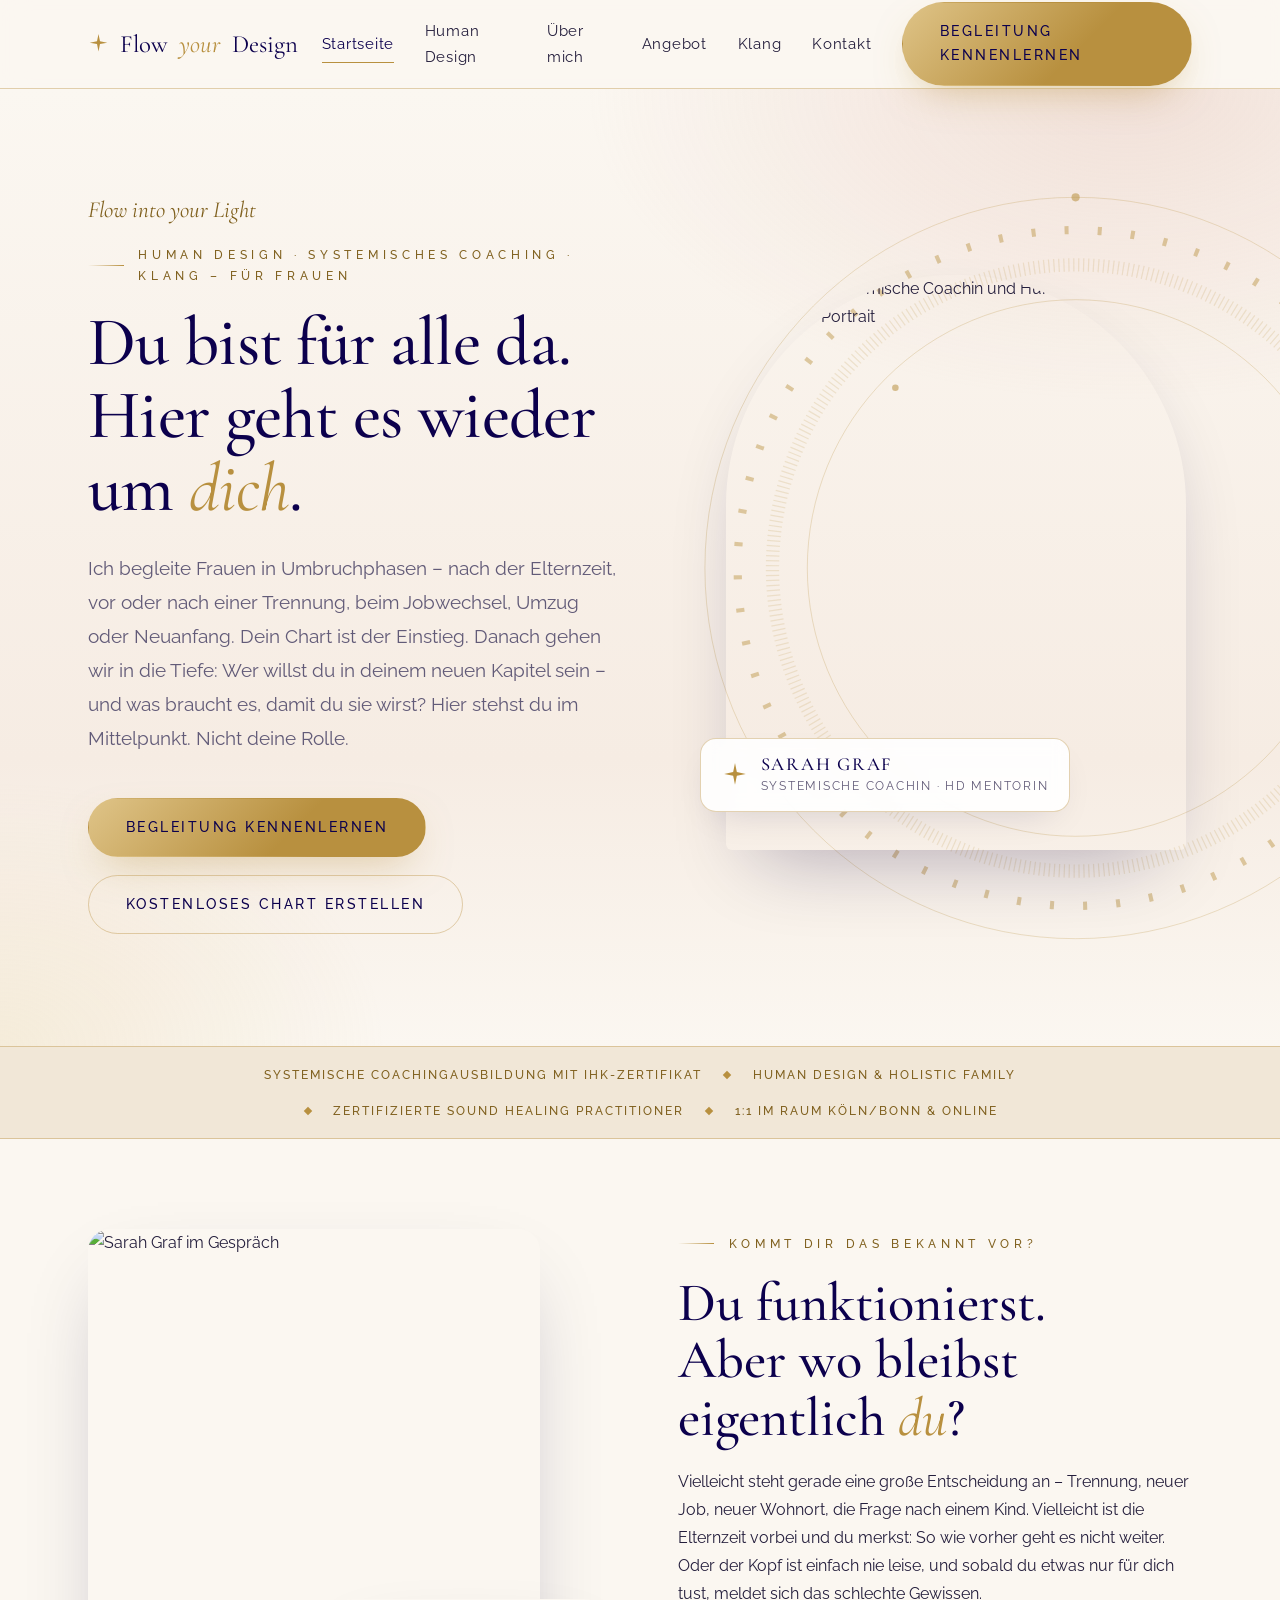
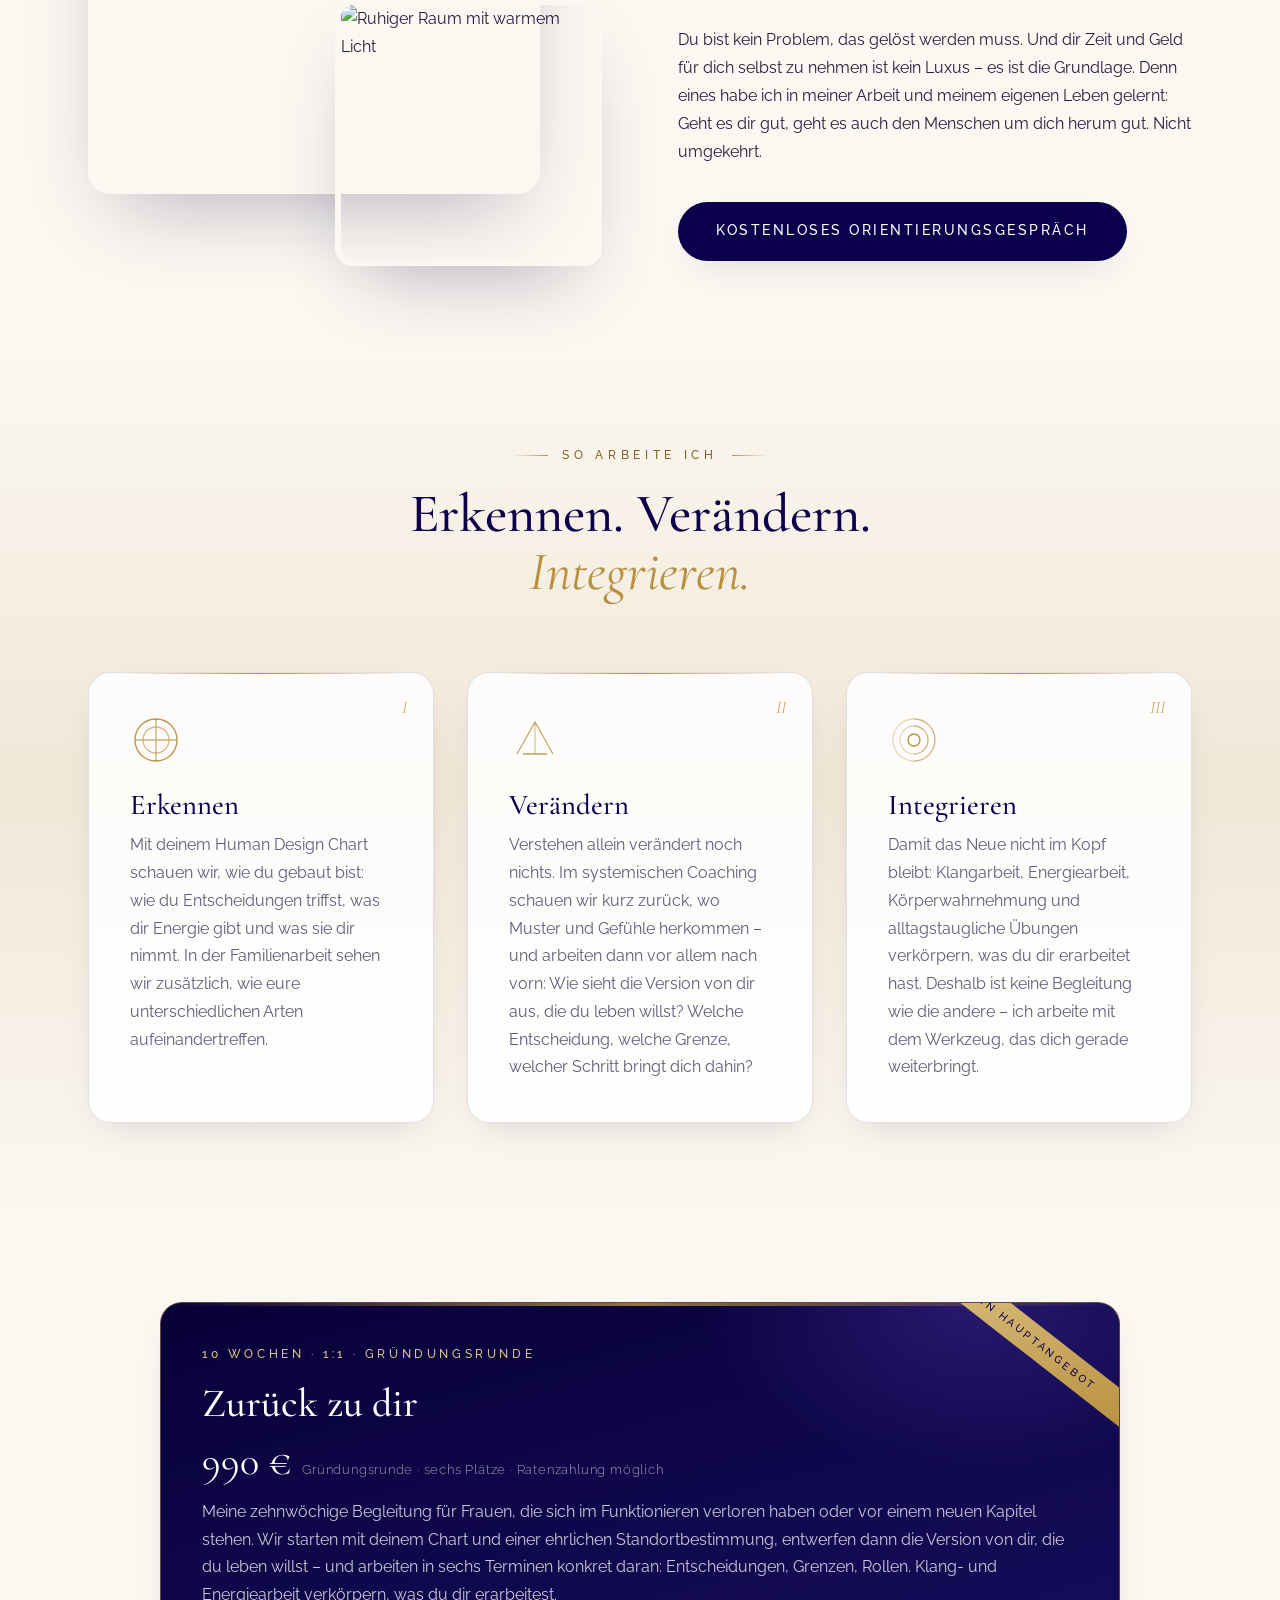
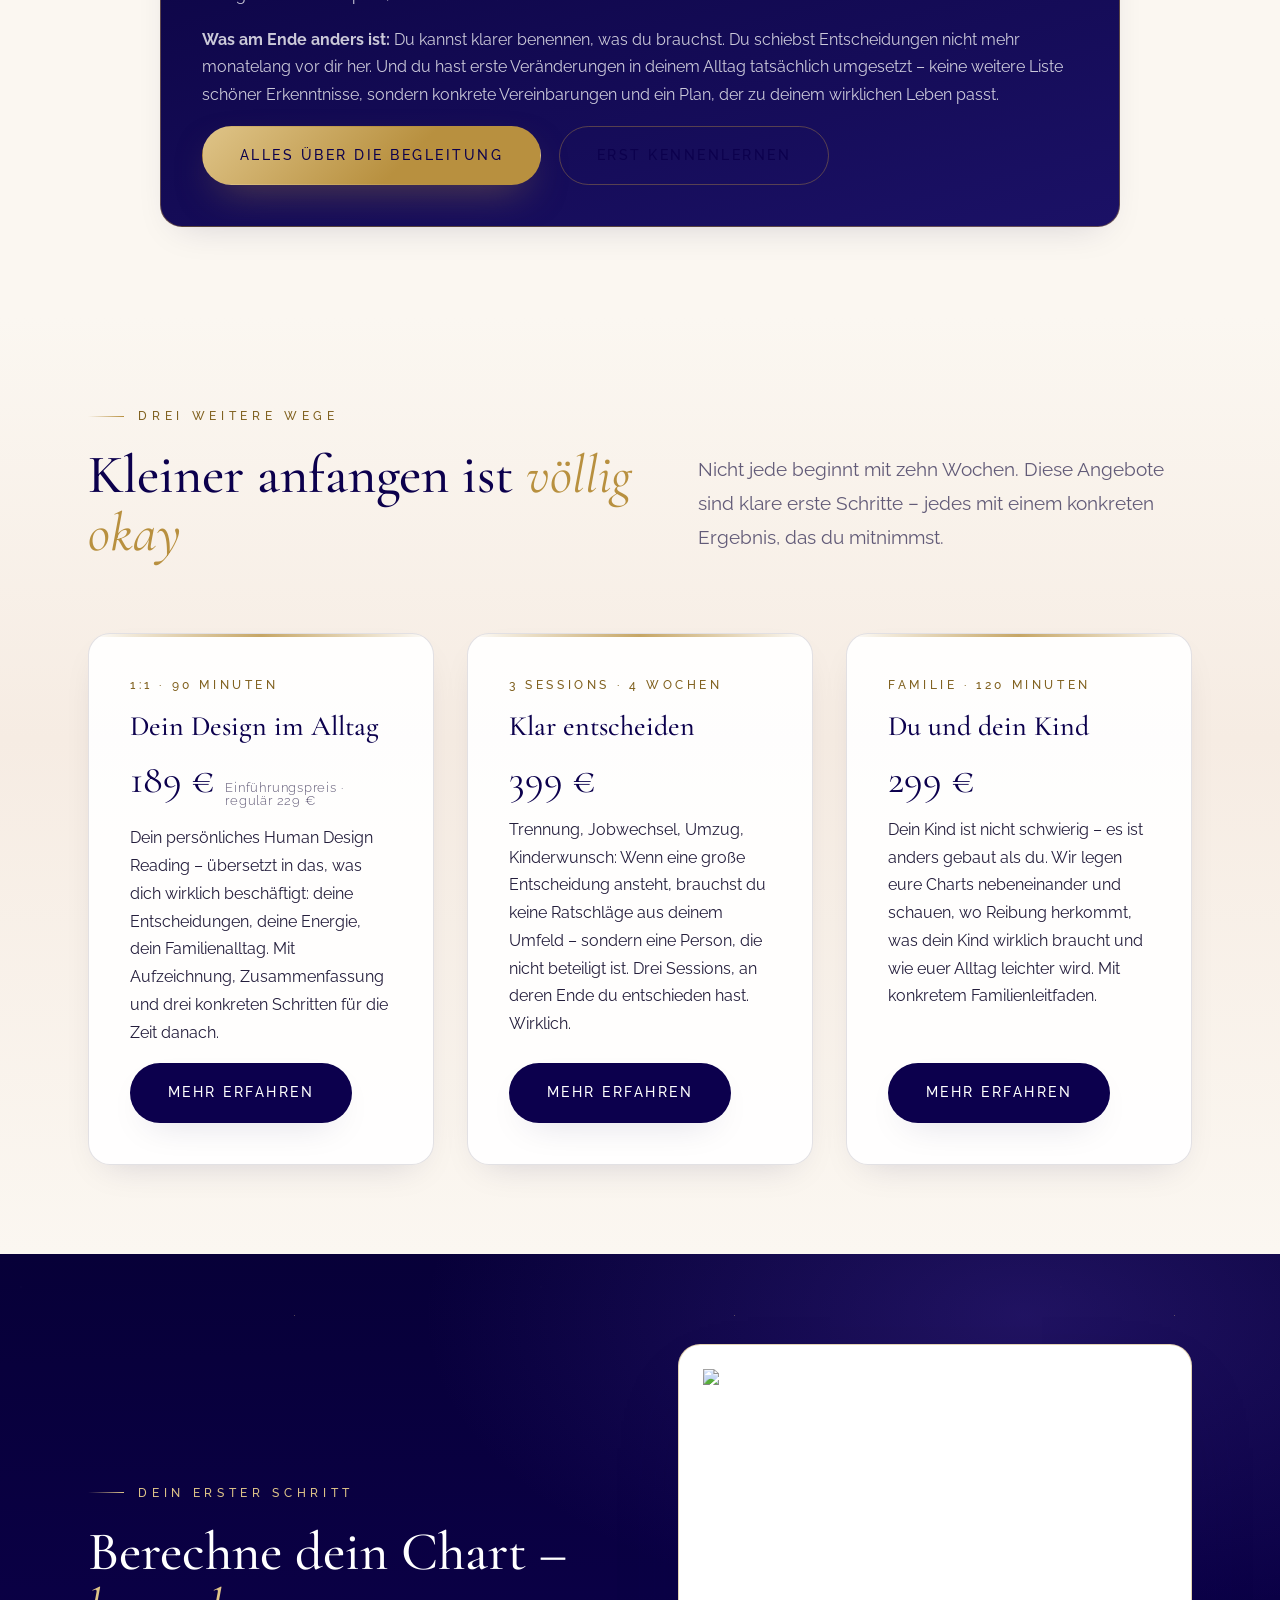
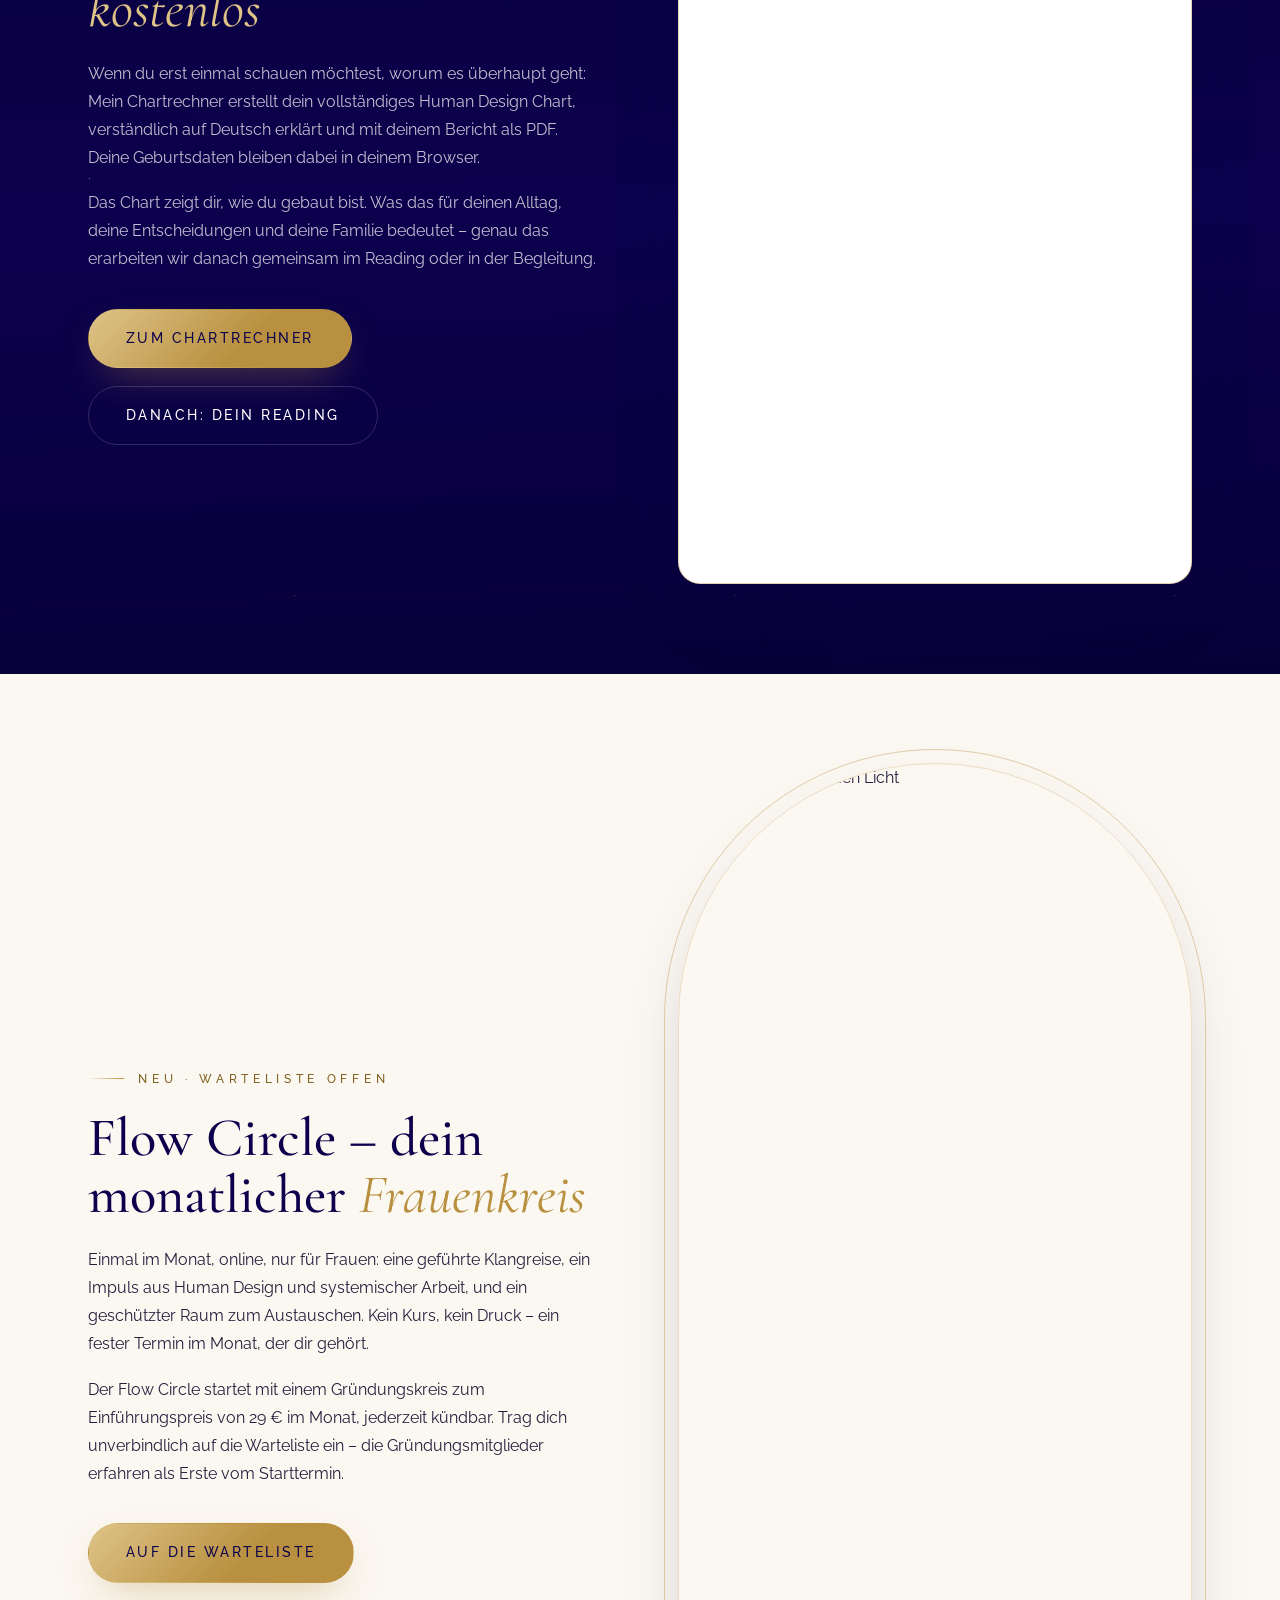
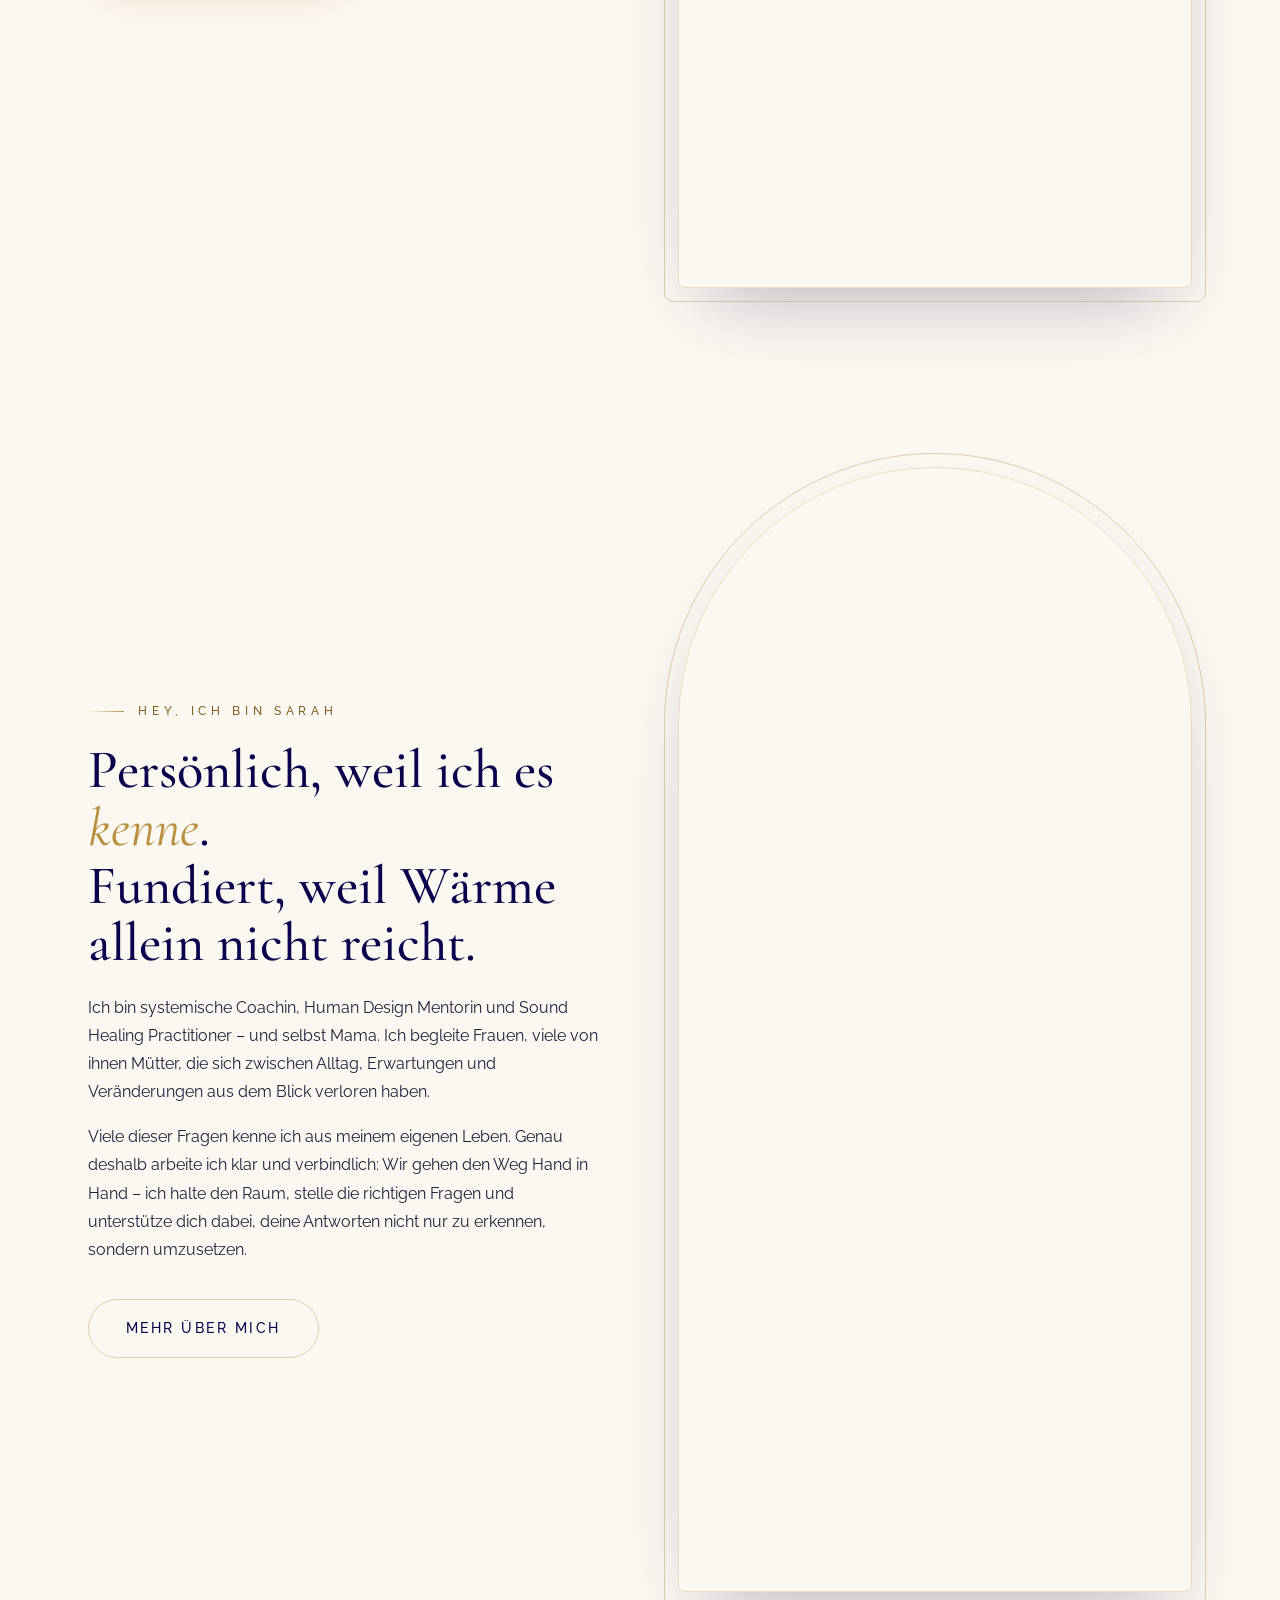
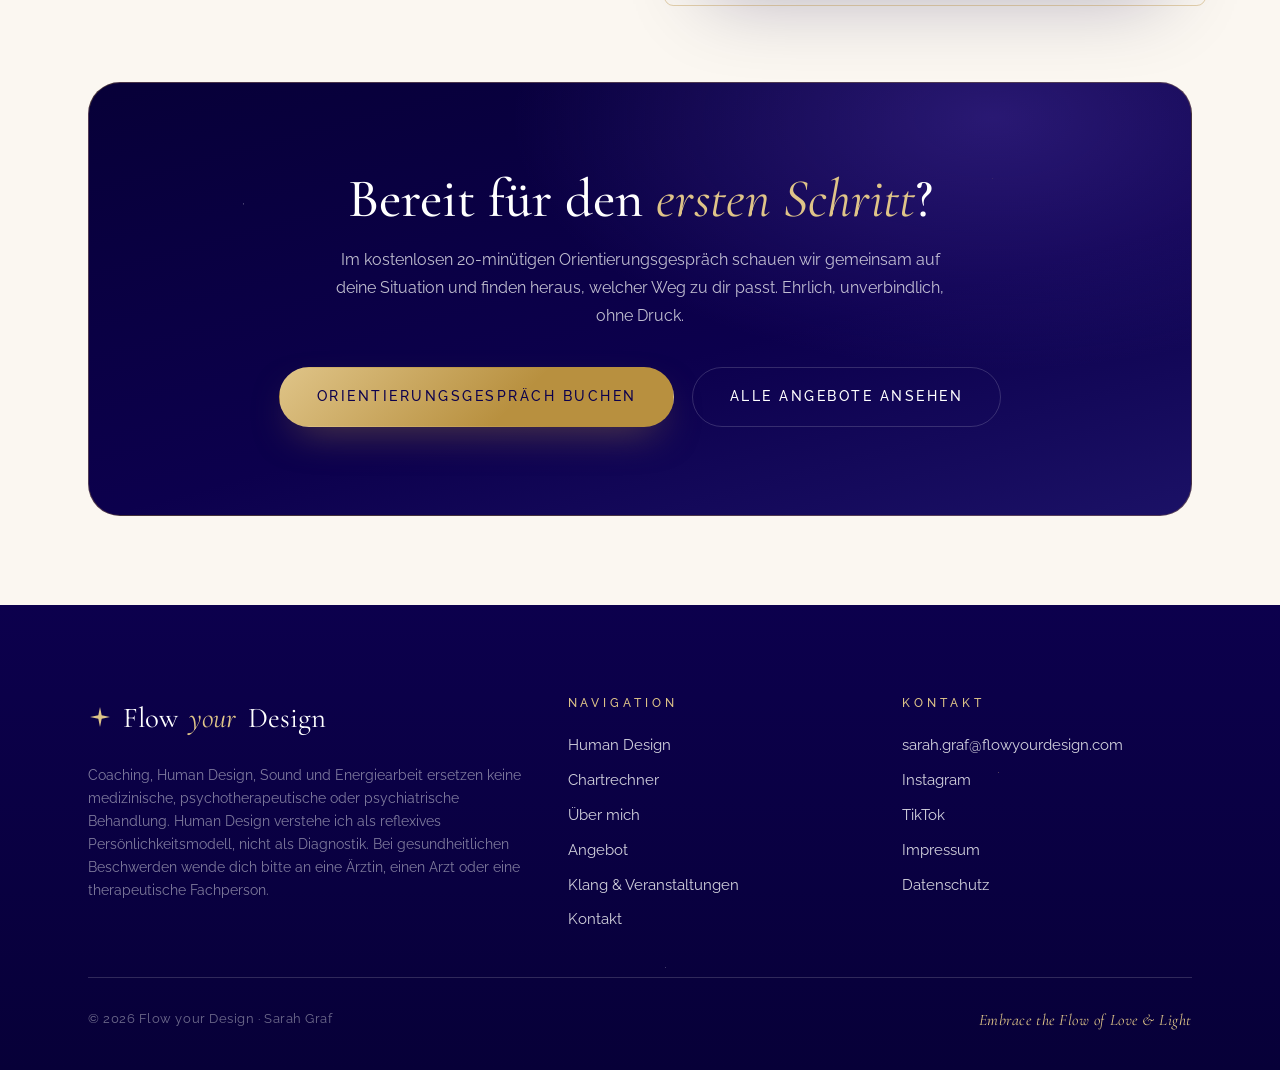
==== commit cabfa133: "Add files via upload" ====
--- a/index.html
+++ b/index.html
@@ -3,17 +3,17 @@
 <head>
   <meta charset="UTF-8">
   <meta name="viewport" content="width=device-width, initial-scale=1.0">
-  <title>Systemisches Coaching und Human Design für Mütter | Flow your Design</title>
-  <meta name="description" content="Systemisches Coaching, Human Design und Klangarbeit für Mütter und Frauen in Umbruchphasen. Persönliche Begleitung von Sarah Graf – klar, warm und fundiert.">
+  <title>Coaching für Frauen im Umbruch – Human Design, Coaching &amp; Klang | Flow your Design</title>
+  <meta name="description" content="Systemisches Coaching, Human Design und Klangarbeit für Frauen in Umbruchphasen – nach der Elternzeit, bei Trennung, Jobwechsel oder Neuanfang. Mit Sarah Graf.">
   <link rel="canonical" href="https://flowyourdesign.com/">
   <meta property="og:type" content="website">
   <meta property="og:site_name" content="Flow your Design">
-  <meta property="og:title" content="Systemisches Coaching und Human Design für Mütter | Flow your Design">
-  <meta property="og:description" content="Du bist für alle da. Hier geht es wieder um dich. Persönliche Begleitung für Mütter und Frauen in Umbruchphasen.">
+  <meta property="og:title" content="Coaching für Frauen im Umbruch | Flow your Design">
+  <meta property="og:description" content="Du bist für alle da. Hier geht es wieder um dich. Persönliche Begleitung für Frauen in Umbruchphasen.">
   <meta property="og:url" content="https://flowyourdesign.com/">
   <meta property="og:image" content="https://flowyourdesign.com/assets/social-card.png">
   <meta name="twitter:card" content="summary_large_image">
-  <meta name="twitter:title" content="Systemisches Coaching und Human Design für Mütter | Flow your Design">
+  <meta name="twitter:title" content="Coaching für Frauen im Umbruch | Flow your Design">
   <meta name="twitter:description" content="Du bist für alle da. Hier geht es wieder um dich.">
   <meta name="twitter:image" content="https://flowyourdesign.com/assets/social-card.png">
   <link rel="icon" href="assets/favicon.svg" type="image/svg+xml">
@@ -34,7 +34,7 @@
         "name": "Flow your Design – Sarah Graf",
         "url": "https://flowyourdesign.com/",
         "areaServed": "DE",
-        "description": "Systemisches Coaching, Human Design und Klangarbeit für Mütter und Frauen in Umbruchphasen.",
+        "description": "Systemisches Coaching, Human Design und Klangarbeit für Frauen in Umbruchphasen.",
         "founder": { "@id": "https://flowyourdesign.com/#sarah" }
       },
       {
@@ -92,9 +92,9 @@
     <div class="wrap hero__inner">
       <div>
         <span class="brandline">Flow into your Light</span>
-        <span class="eyebrow">Systemisches Coaching · Human Design · Klangarbeit für Mütter</span>
+        <span class="eyebrow">Human Design · Systemisches Coaching · Klang – für Frauen</span>
         <h1>Du bist für alle da.<br>Hier geht es wieder um <em>dich</em>.</h1>
-        <p class="lead">Ich begleite dich, wenn du im Alltag nur noch funktionierst, vor einer wichtigen Entscheidung stehst oder dich selbst zwischen Familie, Beziehung und Beruf verloren hast. Gemeinsam schaffen wir Klarheit, verändern konkrete Muster und finden Schritte, die wirklich zu deinem Leben passen.</p>
+        <p class="lead">Ich begleite Frauen in Umbruchphasen – nach der Elternzeit, vor oder nach einer Trennung, beim Jobwechsel, Umzug oder Neuanfang. Dein Chart ist der Einstieg. Danach gehen wir in die Tiefe: Wer willst du in deinem neuen Kapitel sein – und was braucht es, damit du sie wirst? Hier stehst du im Mittelpunkt. Nicht deine Rolle.</p>
         <div class="btn-row">
           <a class="btn btn--gold" href="angebot.html#zurueck-zu-dir">Begleitung kennenlernen</a>
           <a class="btn btn--ghost" href="https://shogothen.github.io/chart/">Kostenloses Chart erstellen</a>
@@ -127,7 +127,7 @@
         <li>Systemische Coachingausbildung mit IHK-Zertifikat</li>
         <li>Human Design &amp; Holistic Family</li>
         <li>Zertifizierte Sound Healing Practitioner</li>
-        <li>Begleitung auf Augenhöhe</li>
+        <li>1:1 im Raum Köln/Bonn &amp; online</li>
       </ul>
     </div>
   </div>
@@ -149,8 +149,8 @@
         <div class="split__body">
           <span class="eyebrow">Kommt dir das bekannt vor?</span>
           <h2>Du funktionierst.<br>Aber wo bleibst eigentlich <em>du</em>?</h2>
-          <p>Der Kopf ist nie leise, auch nachts nicht. Sobald du etwas nur für dich tust, meldet sich das schlechte Gewissen. Du weißt genau, wo deine Grenze liegt – aber du sprichst sie nicht aus. Und diese eine Entscheidung schiebst du seit Monaten vor dir her.</p>
-          <p>Wenn du dich darin wiederfindest: Du bist kein Problem, das gelöst werden muss. Es geht nicht darum, aus dir einen anderen Menschen zu machen. Es geht darum, dich selbst besser zu verstehen – und das zu verändern, was dir heute nicht mehr guttut.</p>
+          <p>Vielleicht steht gerade eine große Entscheidung an – Trennung, neuer Job, neuer Wohnort, die Frage nach einem Kind. Vielleicht ist die Elternzeit vorbei und du merkst: So wie vorher geht es nicht weiter. Oder der Kopf ist einfach nie leise, und sobald du etwas nur für dich tust, meldet sich das schlechte Gewissen.</p>
+          <p>Du bist kein Problem, das gelöst werden muss. Und dir Zeit und Geld für dich selbst zu nehmen ist kein Luxus – es ist die Grundlage. Denn eines habe ich in meiner Arbeit und meinem eigenen Leben gelernt: Geht es dir gut, geht es auch den Menschen um dich herum gut. Nicht umgekehrt.</p>
           <div class="btn-row">
             <a class="btn btn--nacht" href="angebot.html#orientierung">Kostenloses Orientierungsgespräch</a>
           </div>
@@ -185,7 +185,7 @@
             <path d="M14 40h24"/>
           </svg>
           <h3>Verändern</h3>
-          <p>Verstehen allein verändert noch nichts. Im systemischen Coaching arbeiten wir an dem, was konkret ansteht: eine Entscheidung treffen, eine Grenze aussprechen, eine Rolle neu verhandeln – mit greifbaren nächsten Schritten.</p>
+          <p>Verstehen allein verändert noch nichts. Im systemischen Coaching schauen wir kurz zurück, wo Muster und Gefühle herkommen – und arbeiten dann vor allem nach vorn: Wie sieht die Version von dir aus, die du leben willst? Welche Entscheidung, welche Grenze, welcher Schritt bringt dich dahin?</p>
         </article>
         <article class="card reveal">
           <span class="card__num">III</span>
@@ -195,7 +195,7 @@
             <path d="M26 12a14 14 0 0 0 0 28M26 5a21 21 0 0 0 0 42" opacity="0.35"/>
           </svg>
           <h3>Integrieren</h3>
-          <p>Damit das Neue nicht im Kopf bleibt: Klangarbeit, Körperwahrnehmung und alltagstaugliche Übungen geben dem Raum, was du dir erarbeitet hast. Ein Termin ist schnell vorbei – dein Alltag ist der Ort, an dem sich etwas ändert.</p>
+          <p>Damit das Neue nicht im Kopf bleibt: Klangarbeit, Energiearbeit, Körperwahrnehmung und alltagstaugliche Übungen verkörpern, was du dir erarbeitet hast. Deshalb ist keine Begleitung wie die andere – ich arbeite mit dem Werkzeug, das dich gerade weiterbringt.</p>
         </article>
       </div>
     </div>
@@ -209,7 +209,7 @@
         <span class="offer__meta">10 Wochen · 1:1 · Gründungsrunde</span>
         <h3 style="font-size: clamp(1.9rem, 3.6vw, 2.5rem);">Zurück zu dir</h3>
         <div class="offer__price">990&nbsp;€ <small>Gründungsrunde · sechs Plätze · Ratenzahlung möglich</small></div>
-        <p>Meine zehnwöchige Begleitung für Frauen, die sich im Funktionieren verloren haben oder vor einer Veränderung stehen. Wir starten mit einer ehrlichen Standortbestimmung, arbeiten in sechs Coachingterminen an deinen Entscheidungen, Grenzen und Rollen – und verankern das Ganze mit Klangsessions in deinem Alltag.</p>
+        <p>Meine zehnwöchige Begleitung für Frauen, die sich im Funktionieren verloren haben oder vor einem neuen Kapitel stehen. Wir starten mit deinem Chart und einer ehrlichen Standortbestimmung, entwerfen dann die Version von dir, die du leben willst – und arbeiten in sechs Terminen konkret daran: Entscheidungen, Grenzen, Rollen. Klang- und Energiearbeit verkörpern, was du dir erarbeitest.</p>
         <p><strong>Was am Ende anders ist:</strong> Du kannst klarer benennen, was du brauchst. Du schiebst Entscheidungen nicht mehr monatelang vor dir her. Und du hast erste Veränderungen in deinem Alltag tatsächlich umgesetzt – keine weitere Liste schöner Erkenntnisse, sondern konkrete Vereinbarungen und ein Plan, der zu deinem wirklichen Leben passt.</p>
         <div class="btn-row">
           <a class="btn btn--gold" href="angebot.html#zurueck-zu-dir">Alles über die Begleitung</a>
@@ -224,18 +224,25 @@
     <div class="wrap">
       <div class="editorial reveal">
         <div>
-          <span class="eyebrow">Zwei weitere Wege</span>
+          <span class="eyebrow">Drei weitere Wege</span>
           <h2>Kleiner anfangen ist <em>völlig okay</em></h2>
         </div>
-        <p class="lead">Nicht jede beginnt mit zehn Wochen. Diese beiden Angebote sind klare erste Schritte – jedes mit einem konkreten Ergebnis, das du mitnimmst.</p>
-      </div>
-      <div class="grid grid--2">
+        <p class="lead">Nicht jede beginnt mit zehn Wochen. Diese Angebote sind klare erste Schritte – jedes mit einem konkreten Ergebnis, das du mitnimmst.</p>
+      </div>
+      <div class="grid grid--3">
         <article class="offer reveal">
           <span class="offer__meta">1:1 · 90 Minuten</span>
           <h3>Dein Design im Alltag</h3>
           <div class="offer__price">189&nbsp;€ <small>Einführungspreis · regulär 229&nbsp;€</small></div>
           <p>Dein persönliches Human Design Reading – übersetzt in das, was dich wirklich beschäftigt: deine Entscheidungen, deine Energie, dein Familienalltag. Mit Aufzeichnung, Zusammenfassung und drei konkreten Schritten für die Zeit danach.</p>
           <a class="btn btn--nacht" href="angebot.html#design-im-alltag">Mehr erfahren</a>
+        </article>
+        <article class="offer reveal">
+          <span class="offer__meta">3 Sessions · 4 Wochen</span>
+          <h3>Klar entscheiden</h3>
+          <div class="offer__price">399&nbsp;€</div>
+          <p>Trennung, Jobwechsel, Umzug, Kinderwunsch: Wenn eine große Entscheidung ansteht, brauchst du keine Ratschläge aus deinem Umfeld – sondern eine Person, die nicht beteiligt ist. Drei Sessions, an deren Ende du entschieden hast. Wirklich.</p>
+          <a class="btn btn--nacht" href="angebot.html#klar-entscheiden">Mehr erfahren</a>
         </article>
         <article class="offer reveal">
           <span class="offer__meta">Familie · 120 Minuten</span>
@@ -269,6 +276,26 @@
     </div>
   </section>
 
+  <!-- ============ FLOW CIRCLE ============ -->
+  <section class="section">
+    <div class="wrap">
+      <div class="split">
+        <div class="split__body reveal">
+          <span class="eyebrow">Neu · Warteliste offen</span>
+          <h2>Flow Circle – dein monatlicher <em>Frauenkreis</em></h2>
+          <p>Einmal im Monat, online, nur für Frauen: eine geführte Klangreise, ein Impuls aus Human Design und systemischer Arbeit, und ein geschützter Raum zum Austauschen. Kein Kurs, kein Druck – ein fester Termin im Monat, der dir gehört.</p>
+          <p>Der Flow Circle startet mit einem Gründungskreis zum Einführungspreis von 29&nbsp;€ im Monat, jederzeit kündbar. Trag dich unverbindlich auf die Warteliste ein – die Gründungsmitglieder erfahren als Erste vom Starttermin.</p>
+          <div class="btn-row">
+            <a class="btn btn--gold" href="anfrage.html?angebot=Flow Circle">Auf die Warteliste</a>
+          </div>
+        </div>
+        <div class="split__media split__media--arch reveal">
+          <img src="https://assets.zyrosite.com/cdn-cgi/image/format=auto,w=900/d957JLjDb7IX99PE/fotografin_idachristine_oberhausen_nrw-9934-AQEDKbKDW8sWQPjp.jpg" width="900" height="1125" alt="Sarah Graf im warmen Licht" loading="lazy">
+        </div>
+      </div>
+    </div>
+  </section>
+
   <!-- ============ KUNDENSTIMMEN (Platzhalter bis echte Stimmen vorliegen) ============
   <section class="section">
     <div class="wrap">
@@ -292,7 +319,7 @@
         <div class="split__body">
           <span class="eyebrow">Hey, ich bin Sarah</span>
           <h2>Persönlich, weil ich es <em>kenne</em>.<br>Fundiert, weil Wärme allein nicht reicht.</h2>
-          <p>Ich bin systemische Coachin, Human Design Mentorin und Sound Healing Practitioner – und Mama. Ich begleite Mütter und Frauen, die sich zwischen Alltag, Erwartungen und Veränderungen aus dem Blick verloren haben.</p>
+          <p>Ich bin systemische Coachin, Human Design Mentorin und Sound Healing Practitioner – und selbst Mama. Ich begleite Frauen, viele von ihnen Mütter, die sich zwischen Alltag, Erwartungen und Veränderungen aus dem Blick verloren haben.</p>
           <p>Viele dieser Fragen kenne ich aus meinem eigenen Leben. Genau deshalb arbeite ich klar und verbindlich: Wir gehen den Weg Hand in Hand – ich halte den Raum, stelle die richtigen Fragen und unterstütze dich dabei, deine Antworten nicht nur zu erkennen, sondern umzusetzen.</p>
           <div class="btn-row">
             <a class="btn btn--ghost" href="ueber-mich.html">Mehr über mich</a>
--- a/fonts/fonts.css
+++ b/fonts/fonts.css
@@ -1,4 +1,15 @@
-/* Lokale variable Schriften – keine Übertragung an Dritte */
+/* Lokale Schriften – keine Übertragung an Dritte */
+
+/* TAN Twinkle ist eine kommerzielle Schrift (TAN Type Foundry).
+   Nach Lizenzkauf die Datei als TANTwinkle.woff2 in diesen Ordner legen –
+   bis dahin greift automatisch Cormorant Garamond als Fallback. */
+@font-face {
+  font-family: "TAN Twinkle";
+  src: url("TANTwinkle.woff2") format("woff2");
+  font-weight: 400;
+  font-style: normal;
+  font-display: swap;
+}
 @font-face {
   font-family: "Cormorant Garamond";
   src: url("CormorantGaramond.woff2") format("woff2");
@@ -14,15 +25,15 @@
   font-display: swap;
 }
 @font-face {
-  font-family: "Jost";
-  src: url("Jost.woff2") format("woff2");
+  font-family: "Raleway";
+  src: url("Raleway.woff2") format("woff2");
   font-weight: 100 900;
   font-style: normal;
   font-display: swap;
 }
 @font-face {
-  font-family: "Jost";
-  src: url("Jost-Italic.woff2") format("woff2");
+  font-family: "Raleway";
+  src: url("Raleway-Italic.woff2") format("woff2");
   font-weight: 100 900;
   font-style: italic;
   font-display: swap;
--- a/styles.css
+++ b/styles.css
@@ -6,9 +6,9 @@
    ============================================================== */
 
 :root {
-  --nacht: #0C0442;
-  --nacht-tief: #08022F;
-  --nacht-2: #1A1157;
+  --nacht: #0C004D;
+  --nacht-tief: #070038;
+  --nacht-2: #1B1166;
   --creme: #FBF7F1;
   --blush: #F6ECE3;
   --sand: #F1E7D7;
@@ -25,8 +25,8 @@
   --linie-gold: rgba(184, 144, 63, 0.4);
   --linie-hell: rgba(255, 255, 255, 0.16);
 
-  --font-display: "Cormorant Garamond", "Times New Roman", serif;
-  --font-body: "Jost", "Avenir Next", sans-serif;
+  --font-display: "TAN Twinkle", "Cormorant Garamond", "Times New Roman", serif;
+  --font-body: "Raleway", "Avenir Next", sans-serif;
 
   --w-content: 1200px;
   --w-narrow: 800px;
@@ -44,7 +44,7 @@
 body {
   font-family: var(--font-body);
   font-weight: 400;
-  font-size: 1.05rem;
+  font-size: 1.02rem;
   line-height: 1.72;
   color: var(--tinte);
   background: var(--creme);
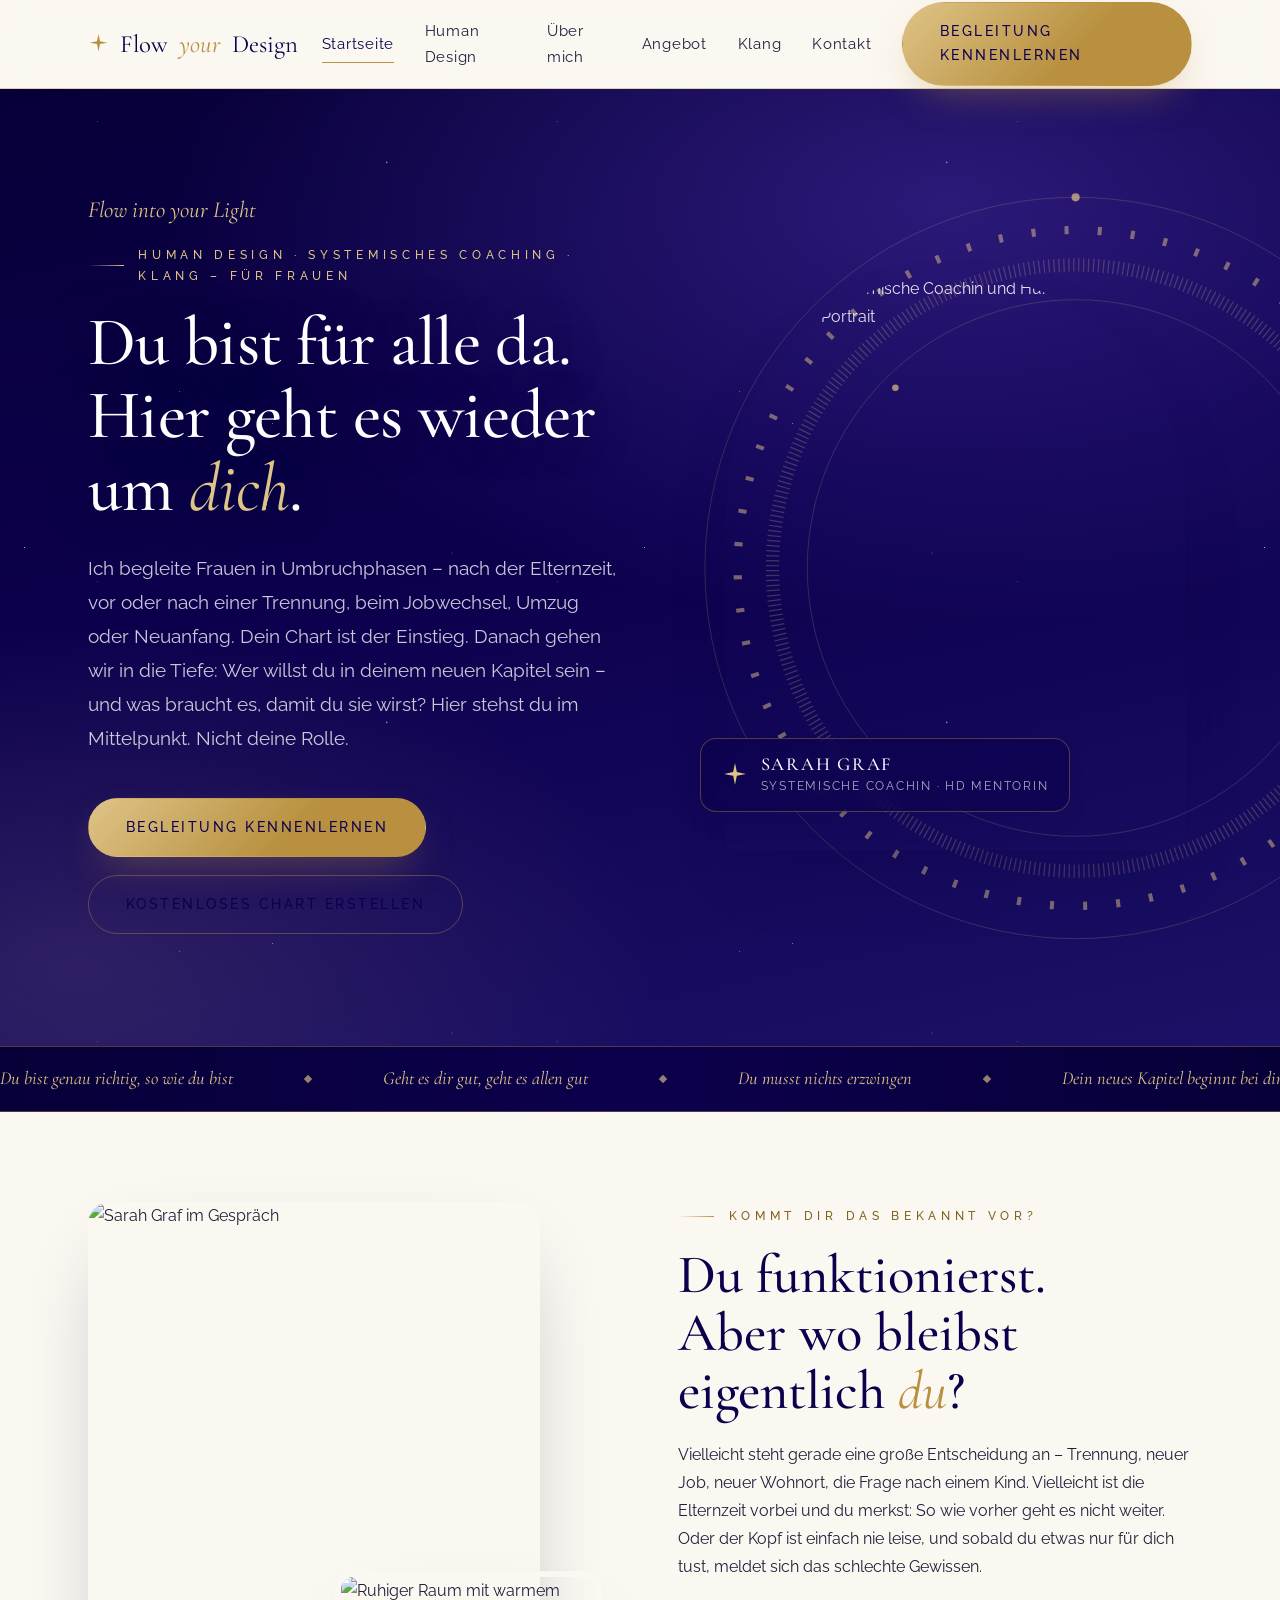
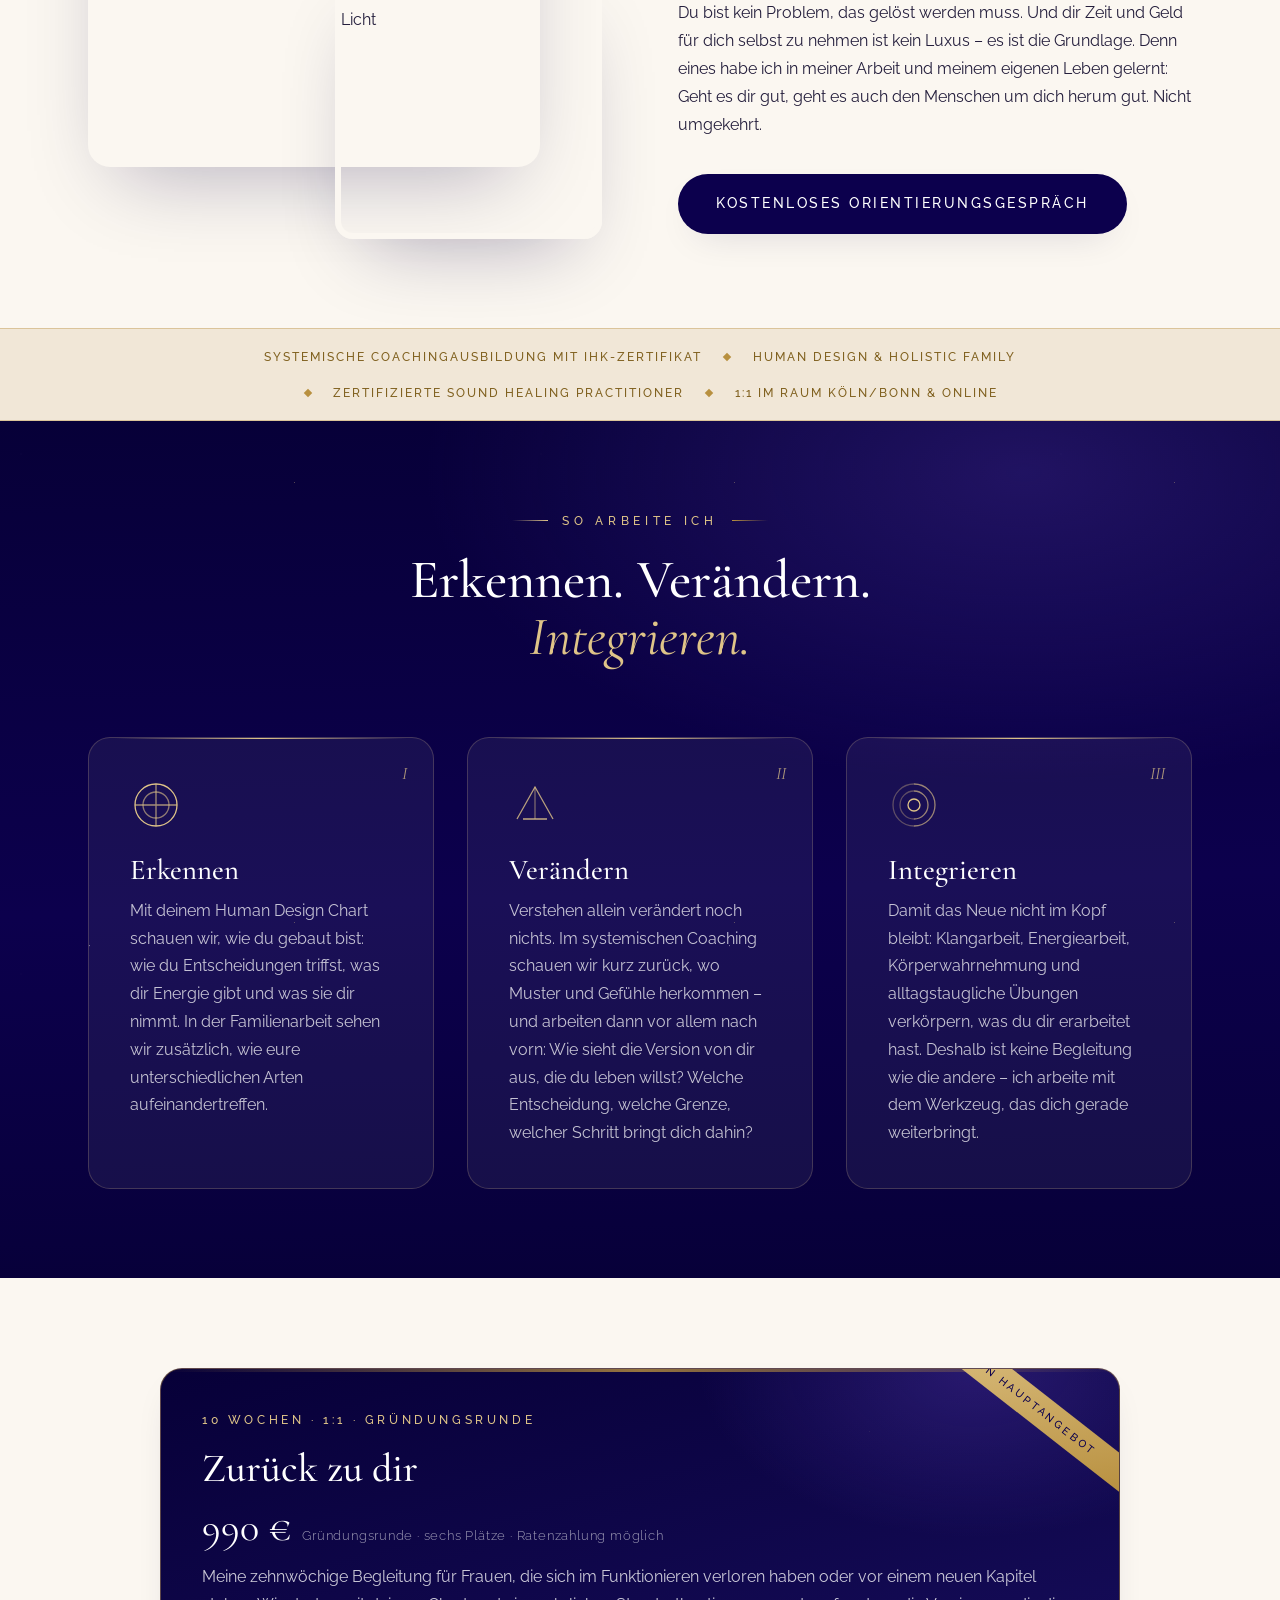
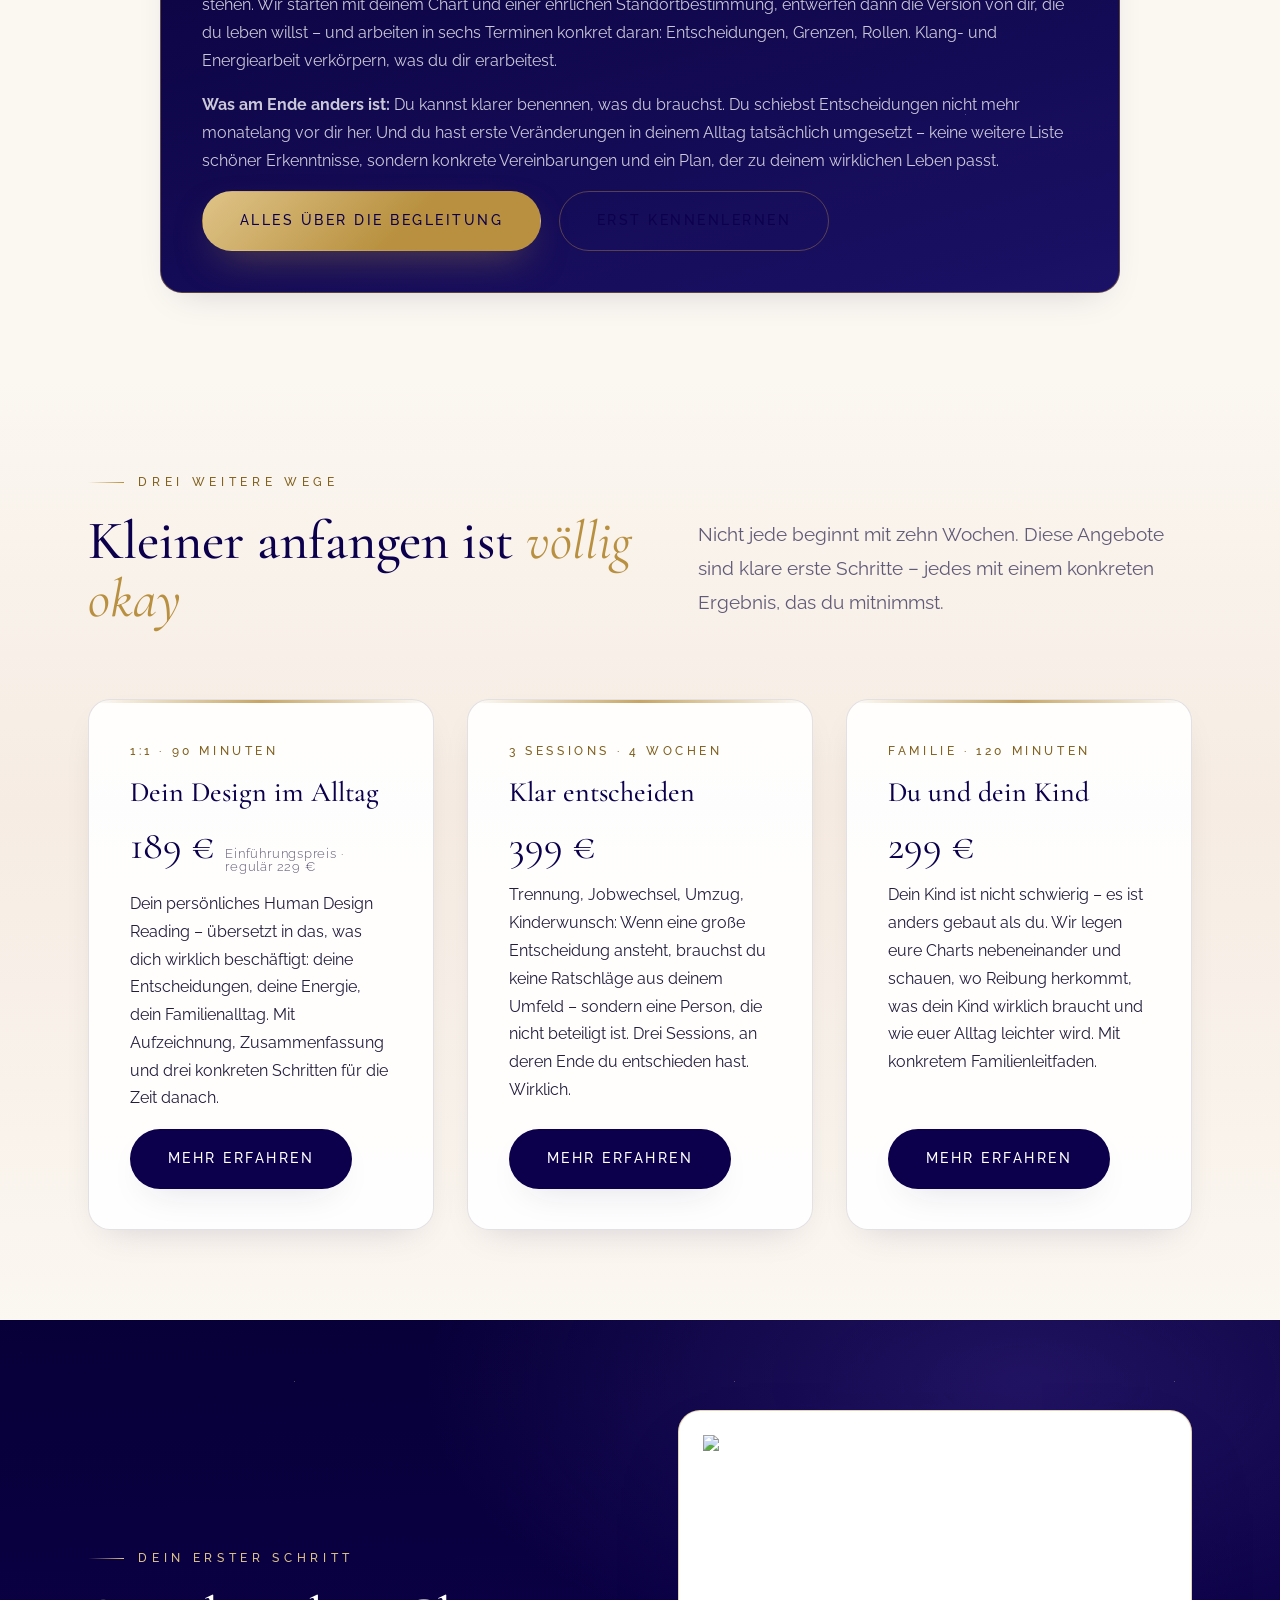
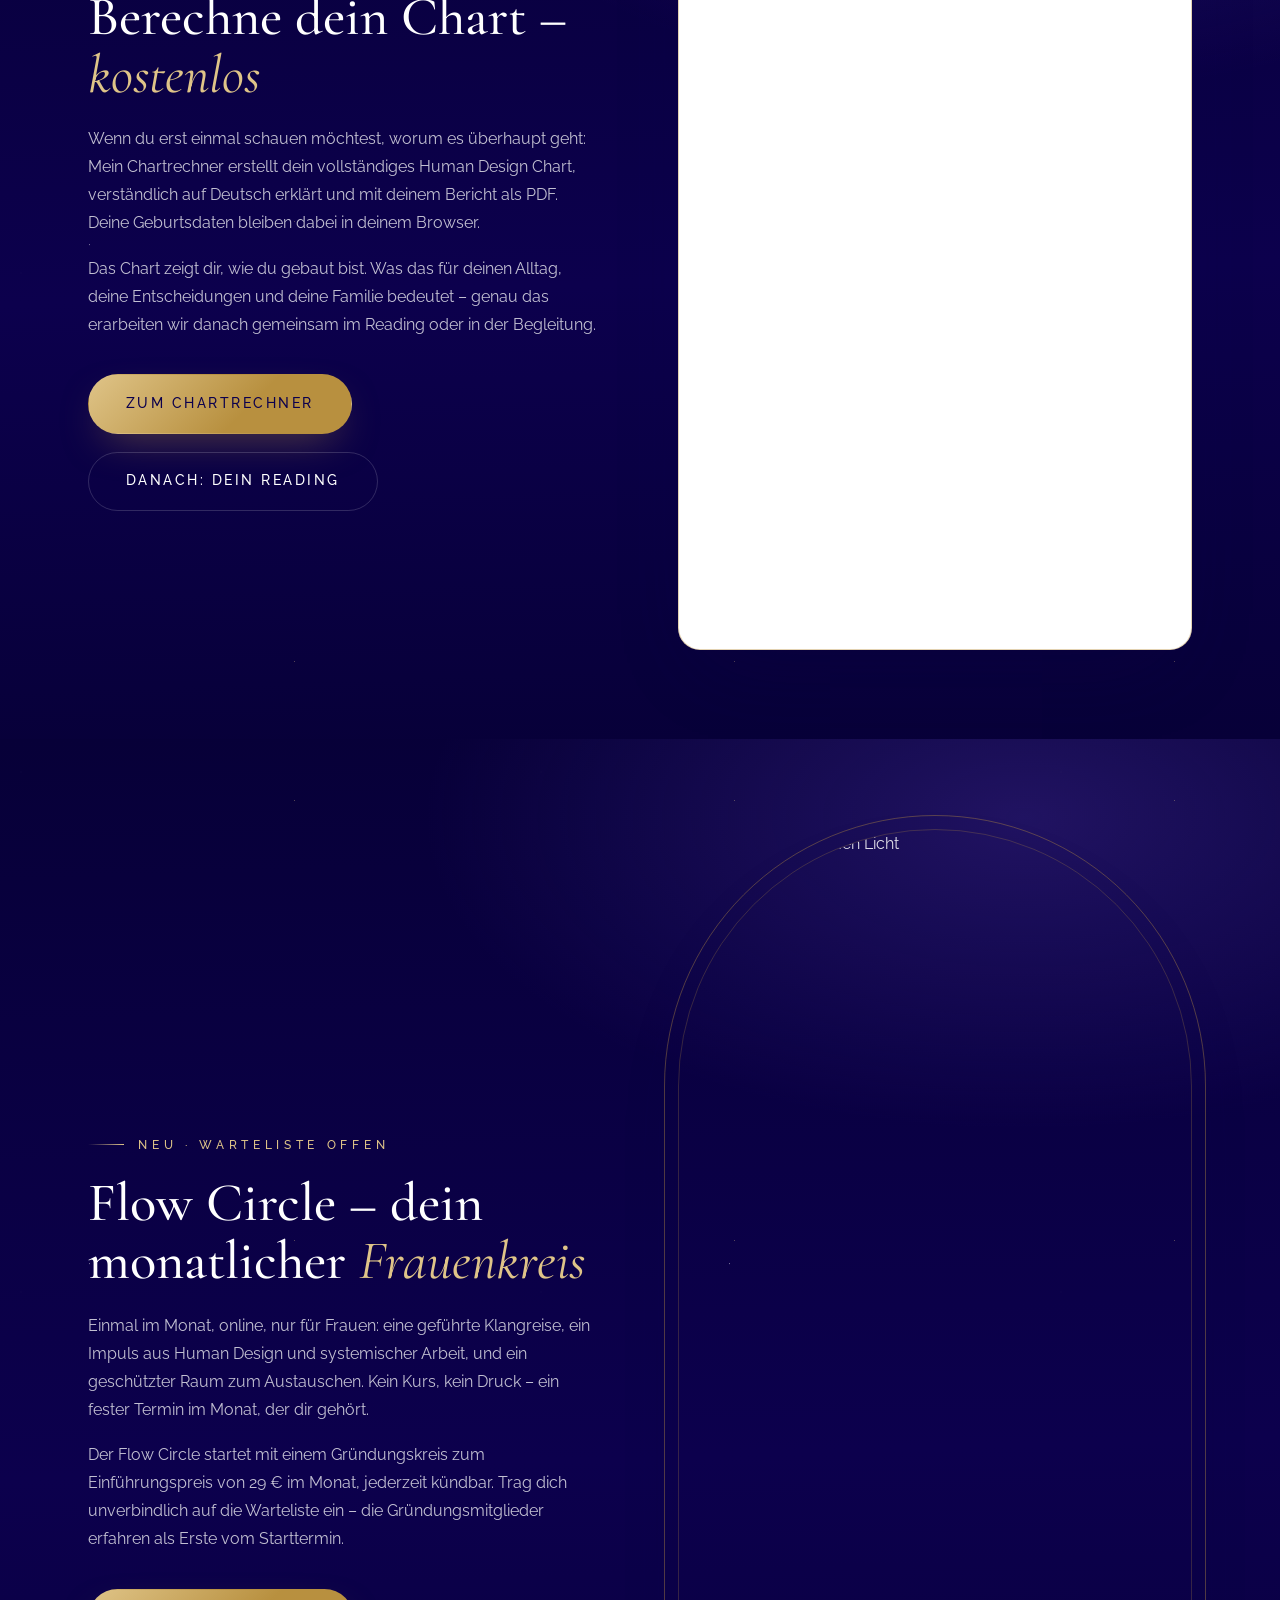
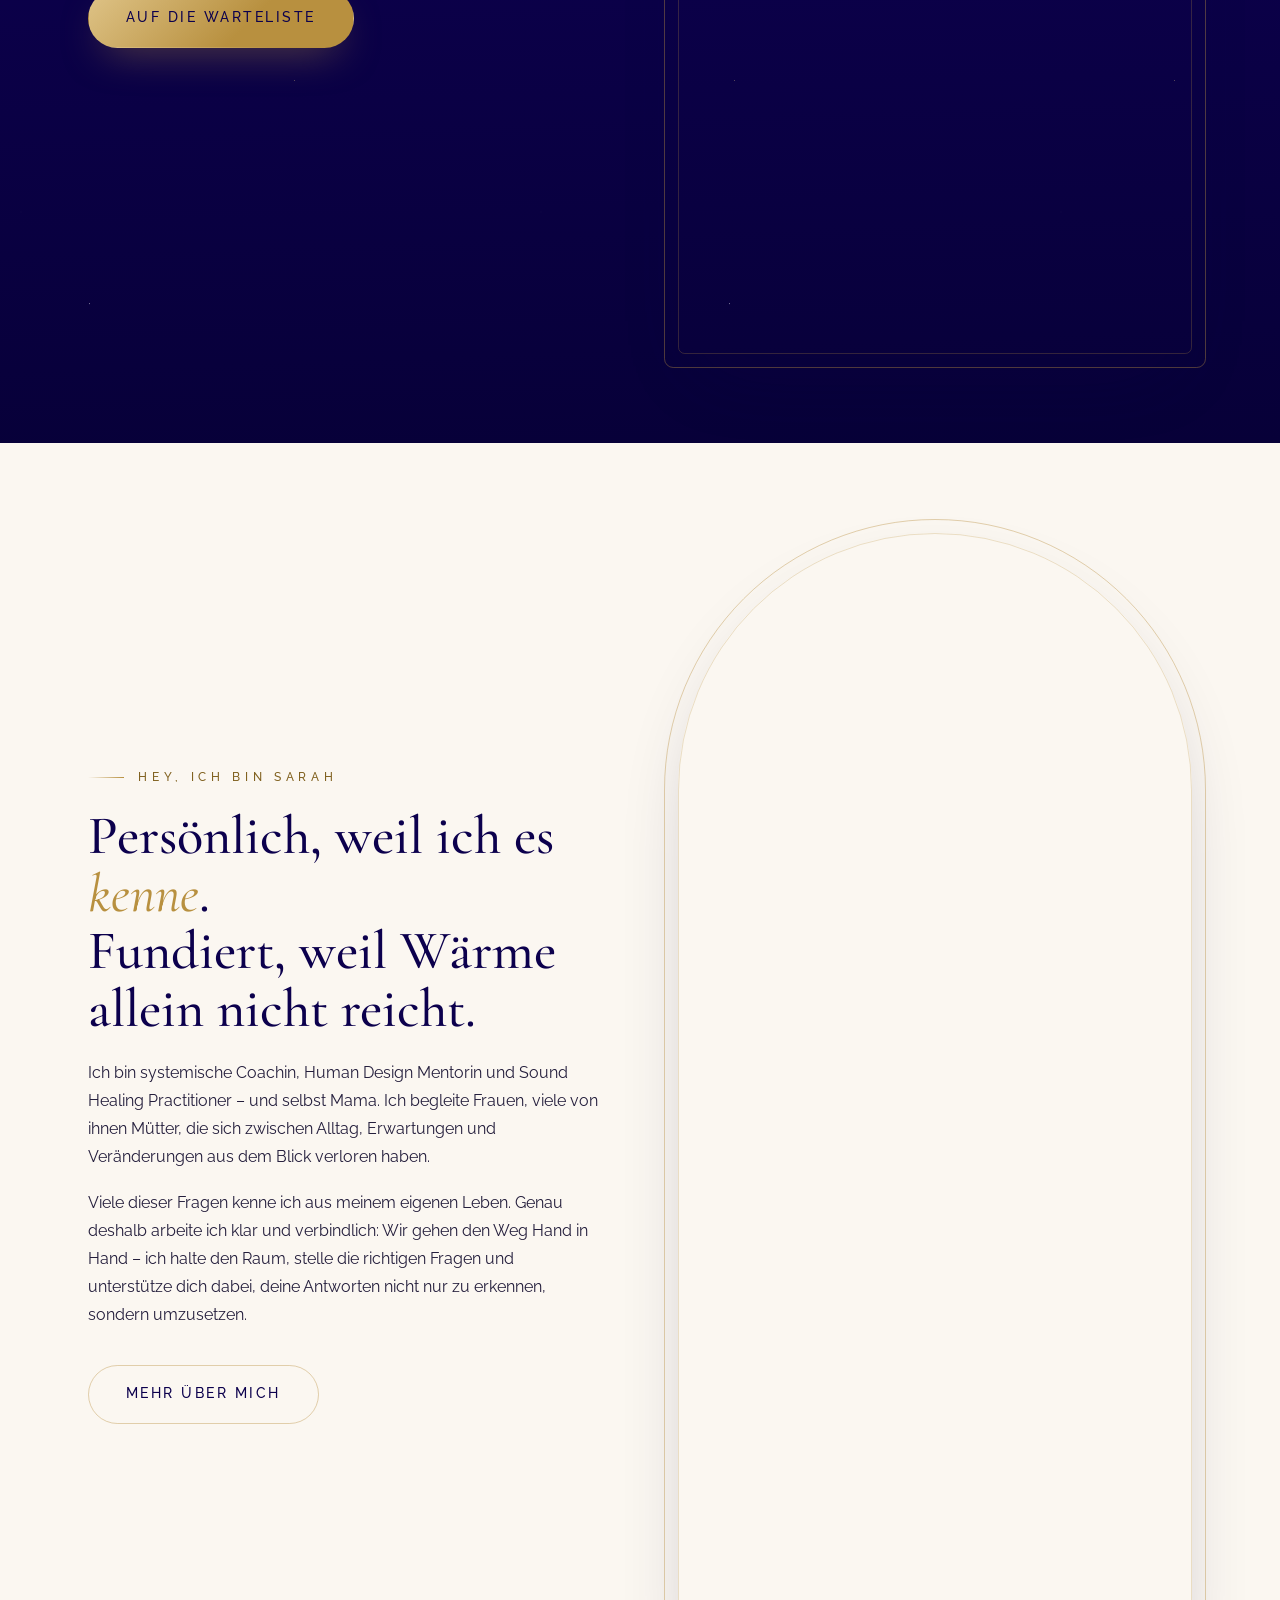
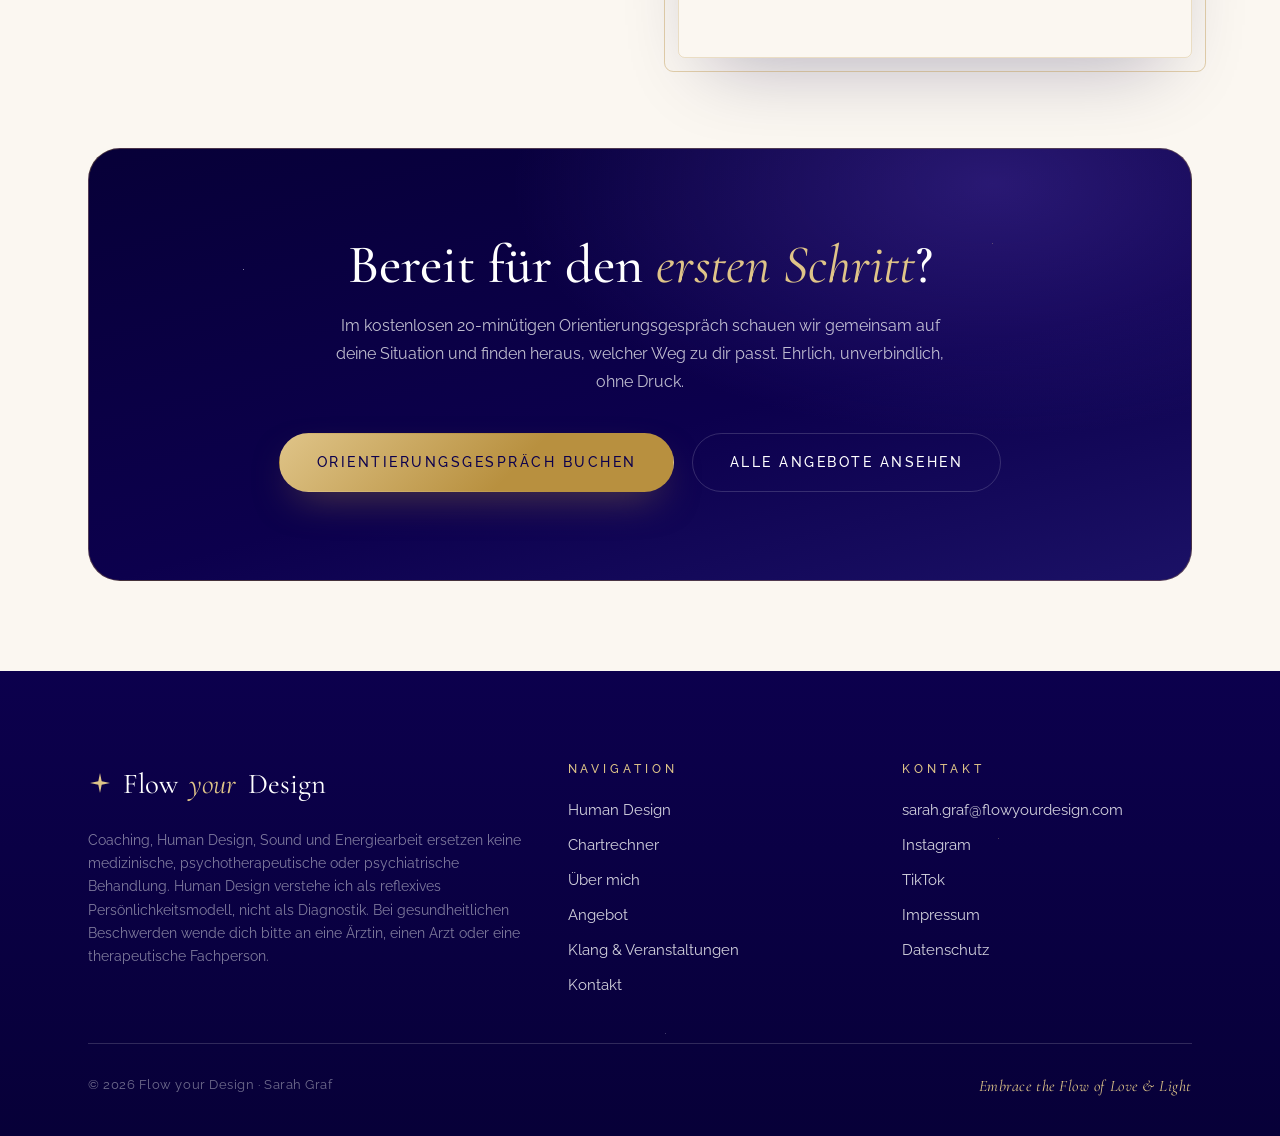
==== commit f5f0c38e: "Add files via upload" ====
--- a/index.html
+++ b/index.html
@@ -120,15 +120,19 @@
     </div>
   </section>
 
-  <!-- ============ VERTRAUENSLEISTE ============ -->
-  <div class="trustbar">
-    <div class="wrap">
-      <ul>
-        <li>Systemische Coachingausbildung mit IHK-Zertifikat</li>
-        <li>Human Design &amp; Holistic Family</li>
-        <li>Zertifizierte Sound Healing Practitioner</li>
-        <li>1:1 im Raum Köln/Bonn &amp; online</li>
-      </ul>
+  <!-- ============ HERZENSWORTE ============ -->
+  <div class="marquee" aria-hidden="true">
+    <div class="marquee__track">
+      <span>Du bist genau richtig, so wie du bist</span>
+      <span>Geht es dir gut, geht es allen gut</span>
+      <span>Du musst nichts erzwingen</span>
+      <span>Dein neues Kapitel beginnt bei dir</span>
+      <span>Du bist es wert</span>
+      <span>Du bist genau richtig, so wie du bist</span>
+      <span>Geht es dir gut, geht es allen gut</span>
+      <span>Du musst nichts erzwingen</span>
+      <span>Dein neues Kapitel beginnt bei dir</span>
+      <span>Du bist es wert</span>
     </div>
   </div>
 
@@ -159,8 +163,20 @@
     </div>
   </section>
 
+  <!-- ============ VERTRAUENSLEISTE ============ -->
+  <div class="trustbar">
+    <div class="wrap">
+      <ul>
+        <li>Systemische Coachingausbildung mit IHK-Zertifikat</li>
+        <li>Human Design &amp; Holistic Family</li>
+        <li>Zertifizierte Sound Healing Practitioner</li>
+        <li>1:1 im Raum Köln/Bonn &amp; online</li>
+      </ul>
+    </div>
+  </div>
+
   <!-- ============ METHODE ============ -->
-  <section class="section section--sand">
+  <section class="section night">
     <div class="wrap">
       <div class="section-head section-head--center reveal">
         <span class="eyebrow eyebrow--center">So arbeite ich</span>
@@ -277,7 +293,7 @@
   </section>
 
   <!-- ============ FLOW CIRCLE ============ -->
-  <section class="section">
+  <section class="section night">
     <div class="wrap">
       <div class="split">
         <div class="split__body reveal">
--- a/styles.css
+++ b/styles.css
@@ -312,11 +312,47 @@
 .hero {
   position: relative;
   background:
-    radial-gradient(900px 520px at 88% 0%, rgba(216, 167, 155, 0.28), transparent 60%),
-    radial-gradient(700px 480px at 0% 100%, rgba(223, 196, 136, 0.22), transparent 55%),
-    linear-gradient(180deg, var(--creme), var(--blush) 70%, var(--creme));
+    radial-gradient(1300px 700px at 74% 12%, rgba(96, 64, 200, 0.4), transparent 60%),
+    radial-gradient(1000px 600px at 6% 92%, rgba(217, 169, 155, 0.14), transparent 58%),
+    linear-gradient(168deg, var(--nacht-tief) 0%, var(--nacht) 46%, var(--nacht-2) 100%);
+  color: rgba(255,255,255,0.88);
   overflow: hidden;
 }
+
+/* Sternschichten: eine ruhig, eine atmend */
+.hero::before, .hero::after {
+  content: "";
+  position: absolute;
+  inset: -50px;
+  pointer-events: none;
+  background-image:
+    radial-gradient(1.4px 1.4px at 22px 34px, rgba(255,255,255,0.9), transparent 55%),
+    radial-gradient(1px 1px at 68% 12%, rgba(255,255,255,0.75), transparent 55%),
+    radial-gradient(1.2px 1.2px at 41% 63%, rgba(223,196,136,0.85), transparent 55%),
+    radial-gradient(1.5px 1.5px at 12% 82%, rgba(255,255,255,0.8), transparent 55%);
+  background-size: 480px 480px, 400px 400px, 560px 560px, 620px 620px;
+}
+.hero::after {
+  background-image:
+    radial-gradient(1.8px 1.8px at 78% 22%, rgba(255,255,255,0.95), transparent 55%),
+    radial-gradient(1.2px 1.2px at 32% 18%, rgba(223,196,136,0.9), transparent 55%),
+    radial-gradient(1.3px 1.3px at 62% 74%, rgba(255,255,255,0.8), transparent 55%);
+  background-size: 560px 560px, 460px 460px, 520px 520px;
+  animation: funkeln 7s ease-in-out infinite;
+}
+@keyframes funkeln {
+  0%, 100% { opacity: 0.3; }
+  50% { opacity: 1; }
+}
+
+.hero .eyebrow { color: var(--gold-hell); }
+.hero .eyebrow::before { background: linear-gradient(90deg, transparent, var(--gold-hell)); }
+.hero .brandline { color: var(--gold-hell); }
+.hero h1 { color: var(--weiss); text-shadow: 0 2px 40px rgba(7, 0, 56, 0.6); }
+.hero h1 em { color: var(--gold-hell); }
+.hero .lead { color: rgba(255,255,255,0.78); }
+.hero .hero__hint { color: rgba(255,255,255,0.55); }
+.hero .hero__hint svg { color: var(--gold-hell); }
 
 /* Mandala als feine Goldprägung, langsam drehend */
 .mandala {
@@ -334,14 +370,14 @@
 }
 @keyframes mandala-drehen { to { transform: rotate(360deg); } }
 .mandala circle { fill: none; }
-.mandala .ring-fein { stroke: rgba(184, 144, 63, 0.42); stroke-width: 0.6; }
-.mandala .ring-tore { stroke: rgba(184, 144, 63, 0.45); stroke-width: 8; }
-.mandala .ring-linien { stroke: rgba(184, 144, 63, 0.18); stroke-width: 13; }
-.mandala .punkt { fill: var(--gold); opacity: 0.55; }
+.mandala .ring-fein { stroke: rgba(223, 196, 136, 0.35); stroke-width: 0.5; }
+.mandala .ring-tore { stroke: rgba(223, 196, 136, 0.5); stroke-width: 8; }
+.mandala .ring-linien { stroke: rgba(223, 196, 136, 0.24); stroke-width: 13; }
+.mandala .punkt { fill: var(--gold-hell); opacity: 0.7; animation: funkeln 6s ease-in-out infinite; }
 
 .hero__inner {
   position: relative;
-  z-index: 2;
+  z-index: 3;
   display: grid;
   grid-template-columns: minmax(0, 1.08fr) minmax(0, 0.92fr);
   gap: clamp(2.5rem, 6vw, 5.5rem);
@@ -376,7 +412,7 @@
   left: -1.6rem;
   bottom: 2.4rem;
   z-index: 3;
-  background: rgba(255, 255, 255, 0.9);
+  background: rgba(12, 0, 77, 0.55);
   backdrop-filter: blur(8px);
   border: 1px solid var(--linie-gold);
   border-radius: 16px;
@@ -386,22 +422,63 @@
   align-items: center;
   gap: 0.8rem;
 }
-.portrait .badge svg { width: 26px; height: 26px; color: var(--gold); flex: none; }
+.portrait .badge svg { width: 26px; height: 26px; color: var(--gold-hell); flex: none; }
 .portrait .badge strong {
   display: block;
   font-family: var(--font-display);
   font-size: 1.15rem;
   font-weight: 500;
-  color: var(--nacht);
+  color: var(--weiss);
   line-height: 1.2;
 }
-.portrait .badge span { font-size: 0.78rem; letter-spacing: 0.14em; text-transform: uppercase; color: var(--tinte-soft); }
+.portrait .badge span { font-size: 0.78rem; letter-spacing: 0.14em; text-transform: uppercase; color: rgba(255,255,255,0.65); }
 
 @media (max-width: 920px) {
   .hero__inner { grid-template-columns: minmax(0, 1fr); }
   .portrait { width: min(84%, 380px); }
   .portrait .badge { left: -0.6rem; }
   .mandala { top: 8%; right: -55%; opacity: 0.6; transform: none; width: 560px; height: 560px; }
+}
+
+/* ---------------- Herzensworte-Laufband ---------------- */
+
+.marquee {
+  background: linear-gradient(90deg, var(--nacht-tief), var(--nacht) 50%, var(--nacht-tief));
+  border-top: 1px solid var(--linie-gold);
+  border-bottom: 1px solid var(--linie-gold);
+  overflow: hidden;
+  padding: 1rem 0;
+}
+.marquee__track {
+  display: flex;
+  gap: 4.5rem;
+  width: max-content;
+  animation: laufband 52s linear infinite;
+}
+.marquee:hover .marquee__track { animation-play-state: paused; }
+@keyframes laufband { to { transform: translateX(-50%); } }
+.marquee span {
+  font-family: var(--font-display);
+  font-style: italic;
+  font-size: 1.15rem;
+  color: var(--gold-hell);
+  white-space: nowrap;
+  display: flex;
+  align-items: center;
+  gap: 4.5rem;
+}
+.marquee span::after {
+  content: "";
+  width: 6px; height: 6px;
+  background: var(--gold-hell);
+  transform: rotate(45deg);
+  flex: none;
+  opacity: 0.65;
+}
+@media (max-width: 560px) {
+  .marquee { padding: 0.8rem 0; }
+  .marquee__track, .marquee span { gap: 3rem; }
+  .marquee span { font-size: 1rem; }
 }
 
 /* ---------------- Vertrauensleiste ---------------- */
@@ -517,6 +594,18 @@
 .night .hero__hint svg { color: var(--gold-hell); }
 .night .btn--ghost { border-color: var(--linie-hell); color: var(--weiss); }
 .night .btn--ghost:hover { border-color: var(--gold-hell); color: var(--gold-hell); background: rgba(223,196,136,0.08); }
+
+/* Karten in Nachtfenstern */
+.night .card {
+  background: rgba(255, 255, 255, 0.06);
+  border-color: rgba(223, 196, 136, 0.22);
+  box-shadow: none;
+}
+.night .card:hover { border-color: rgba(223, 196, 136, 0.45); box-shadow: none; }
+.night .card p { color: rgba(255, 255, 255, 0.75); }
+.night .card__symbol { color: var(--gold-hell); }
+.night .card__num { color: var(--gold-hell); }
+.night .card::before { background: linear-gradient(90deg, transparent, var(--gold-hell), transparent); }
 
 /* ---------------- Karten (Säulen) ---------------- */
 
@@ -934,6 +1023,7 @@
     transition-duration: 0.001s !important;
   }
   .reveal { opacity: 1; transform: none; }
+  .marquee__track { animation: none; transform: none; width: auto; flex-wrap: wrap; justify-content: center; }
 }
 
 /* ---------------- Prose ---------------- */
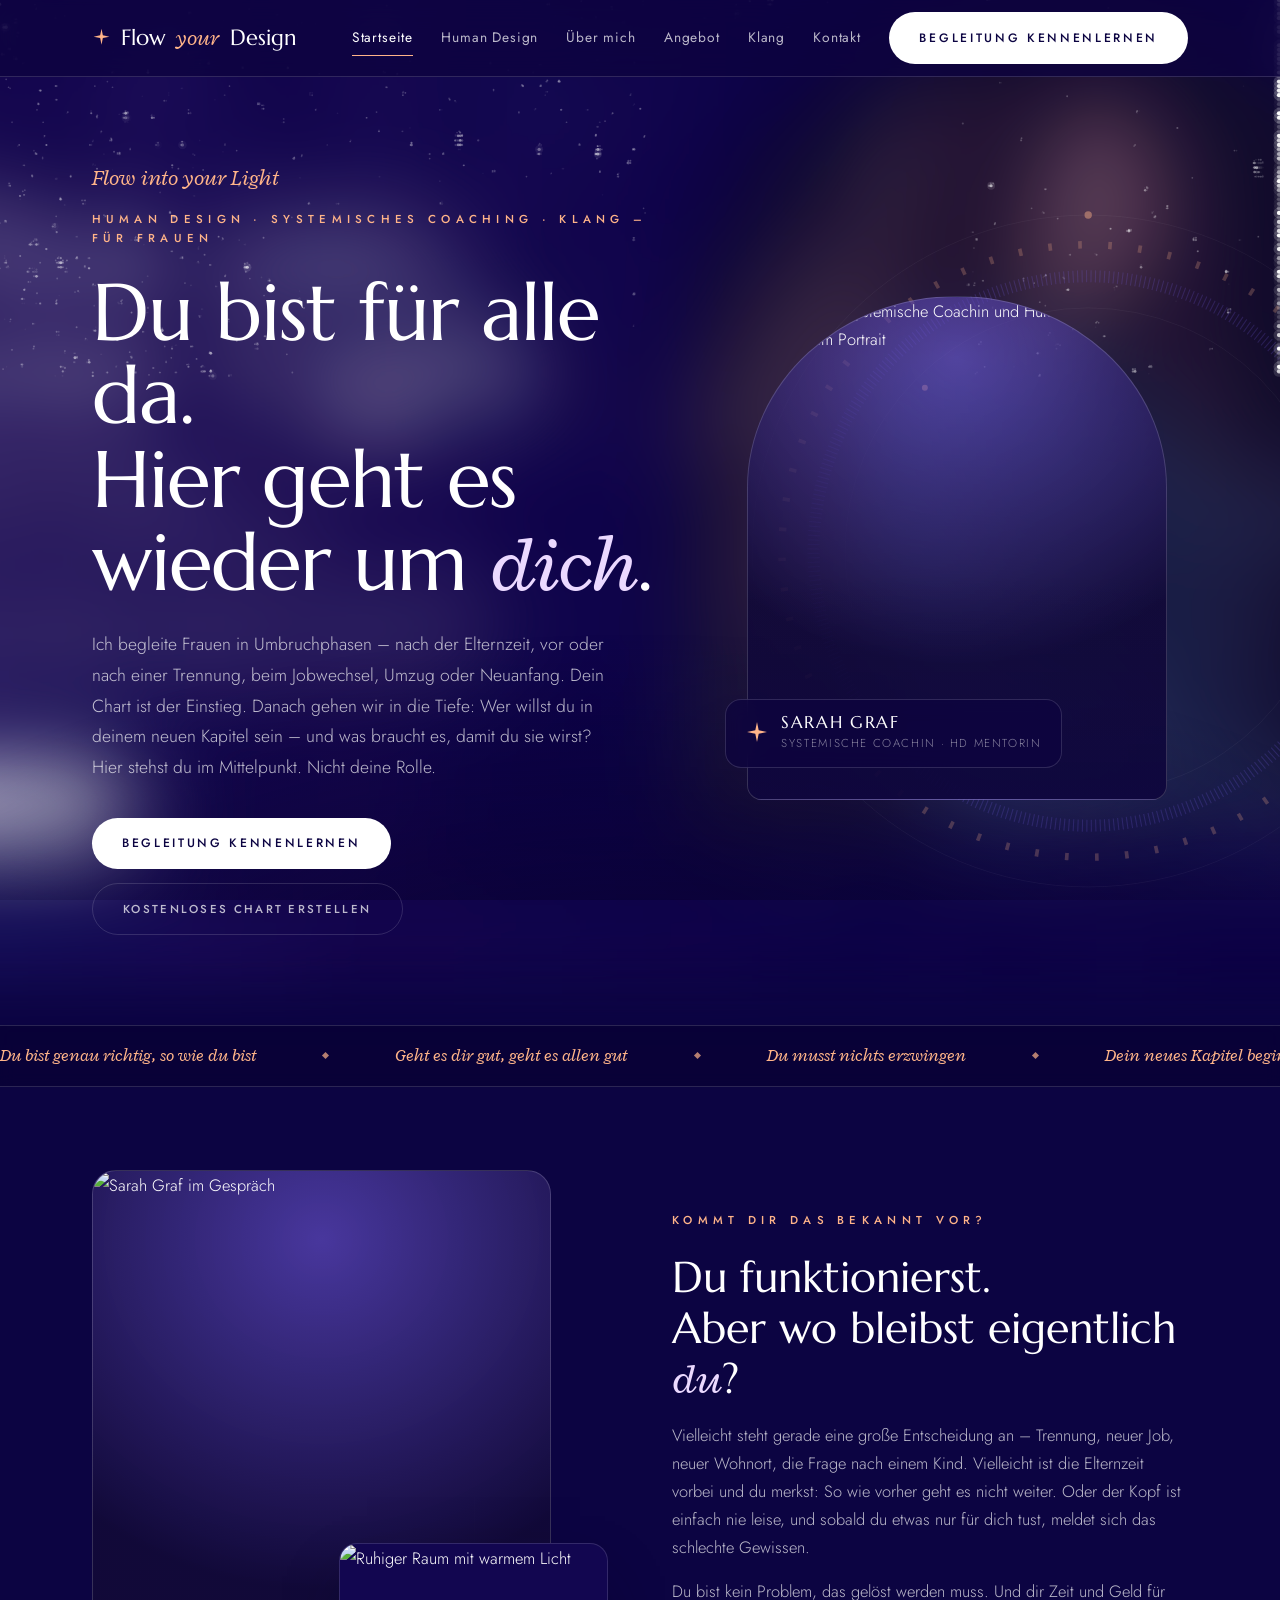
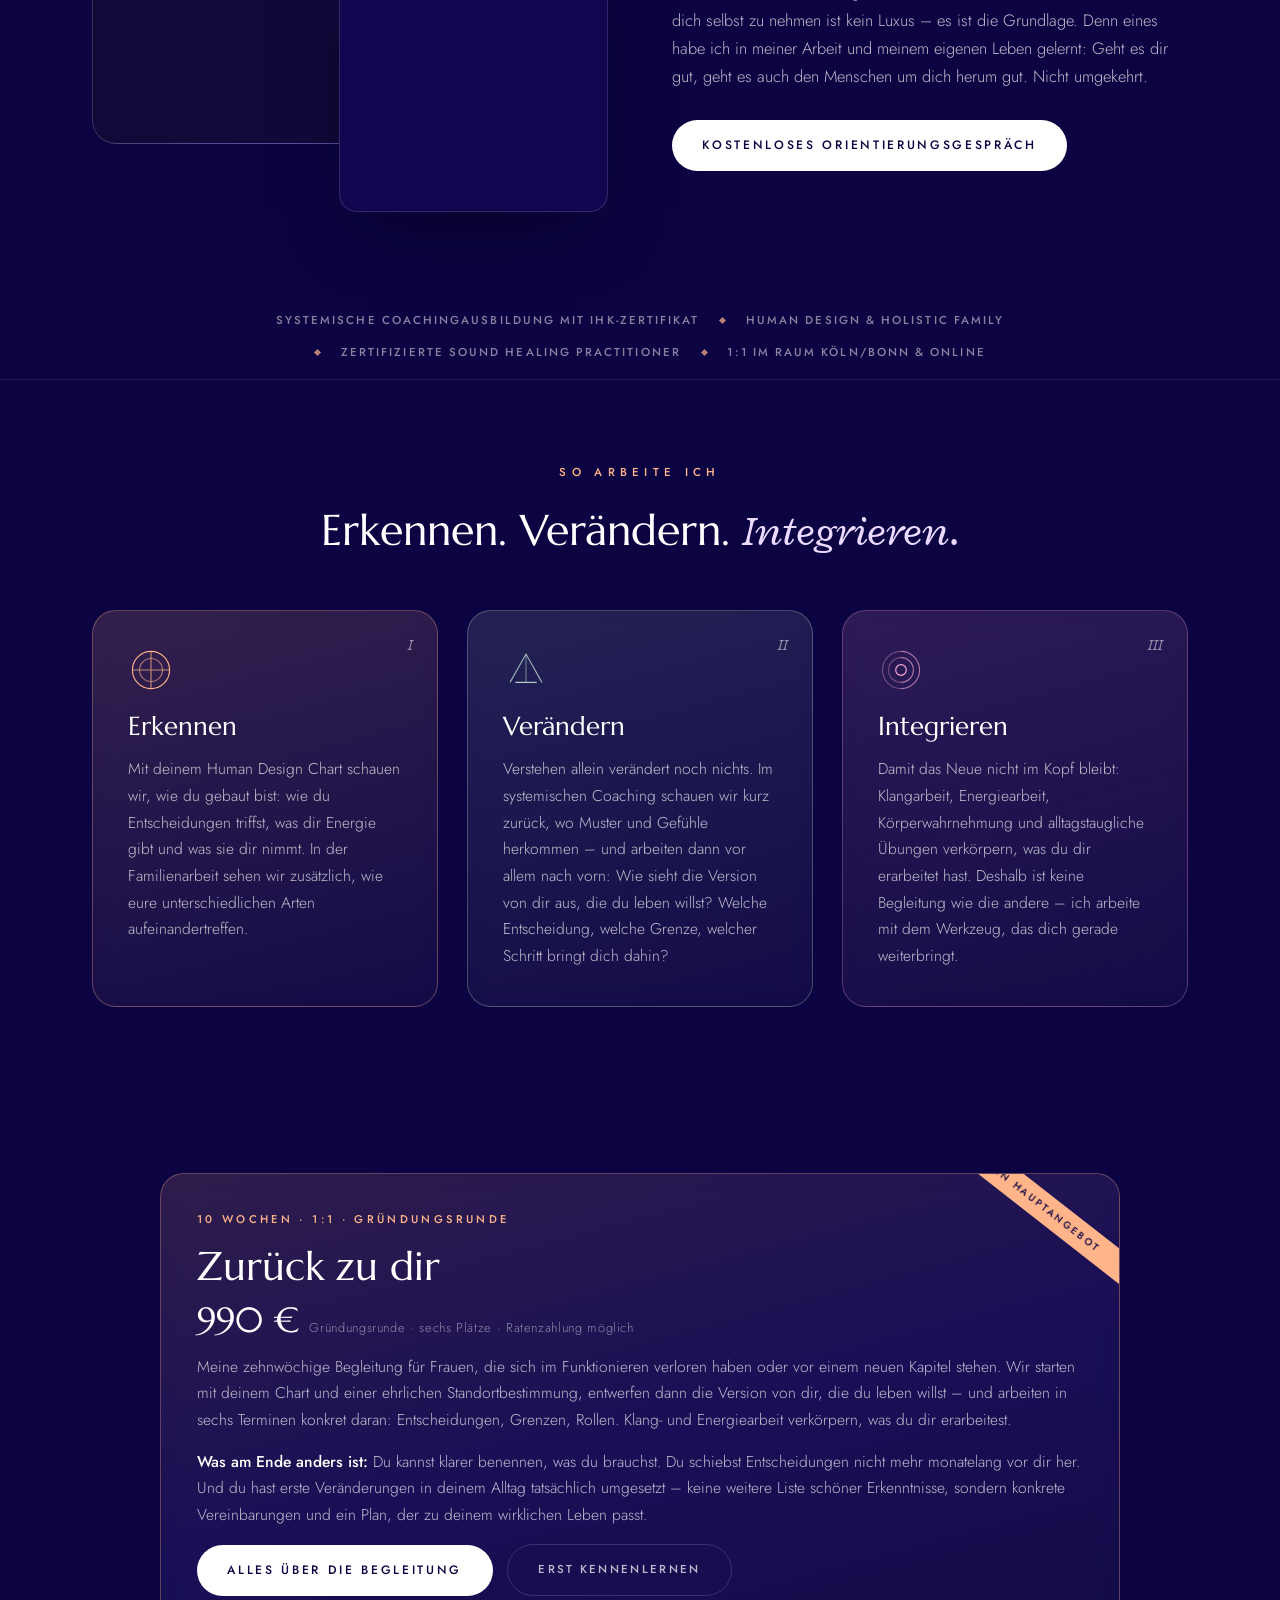
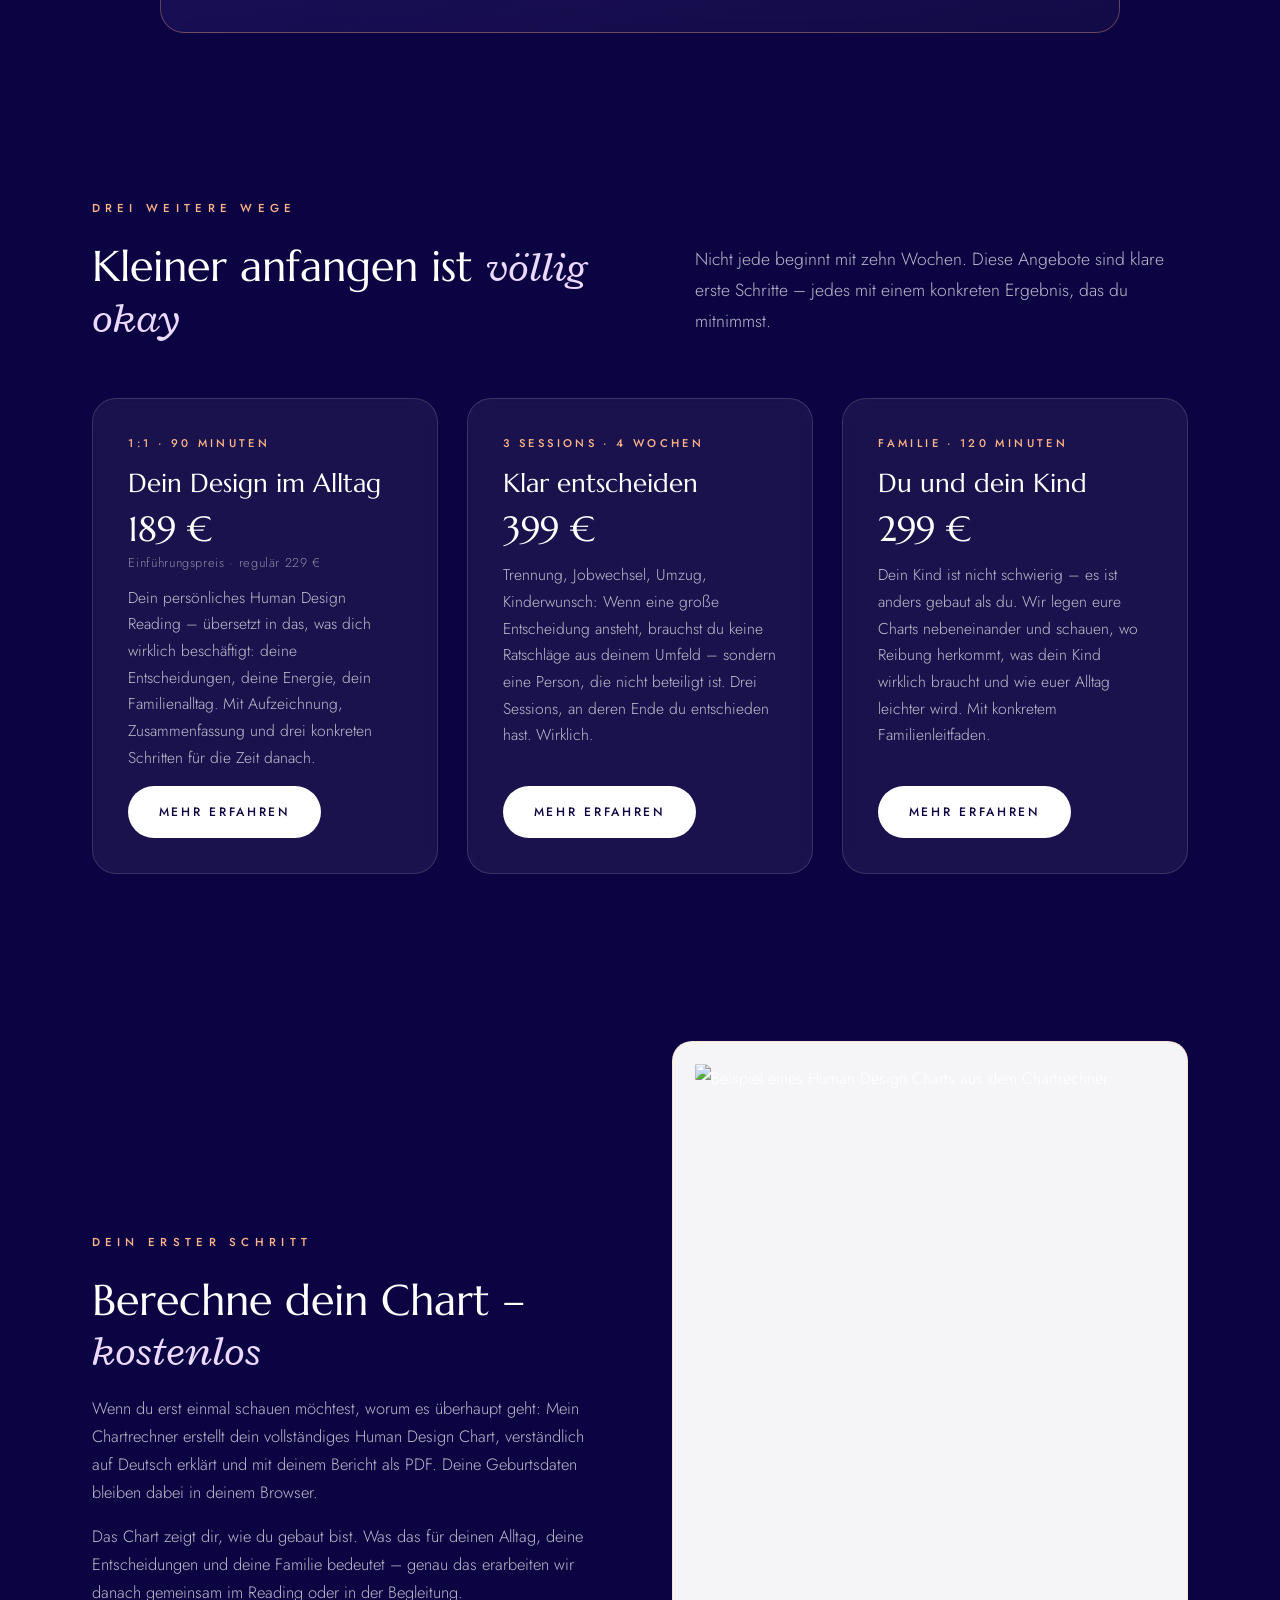
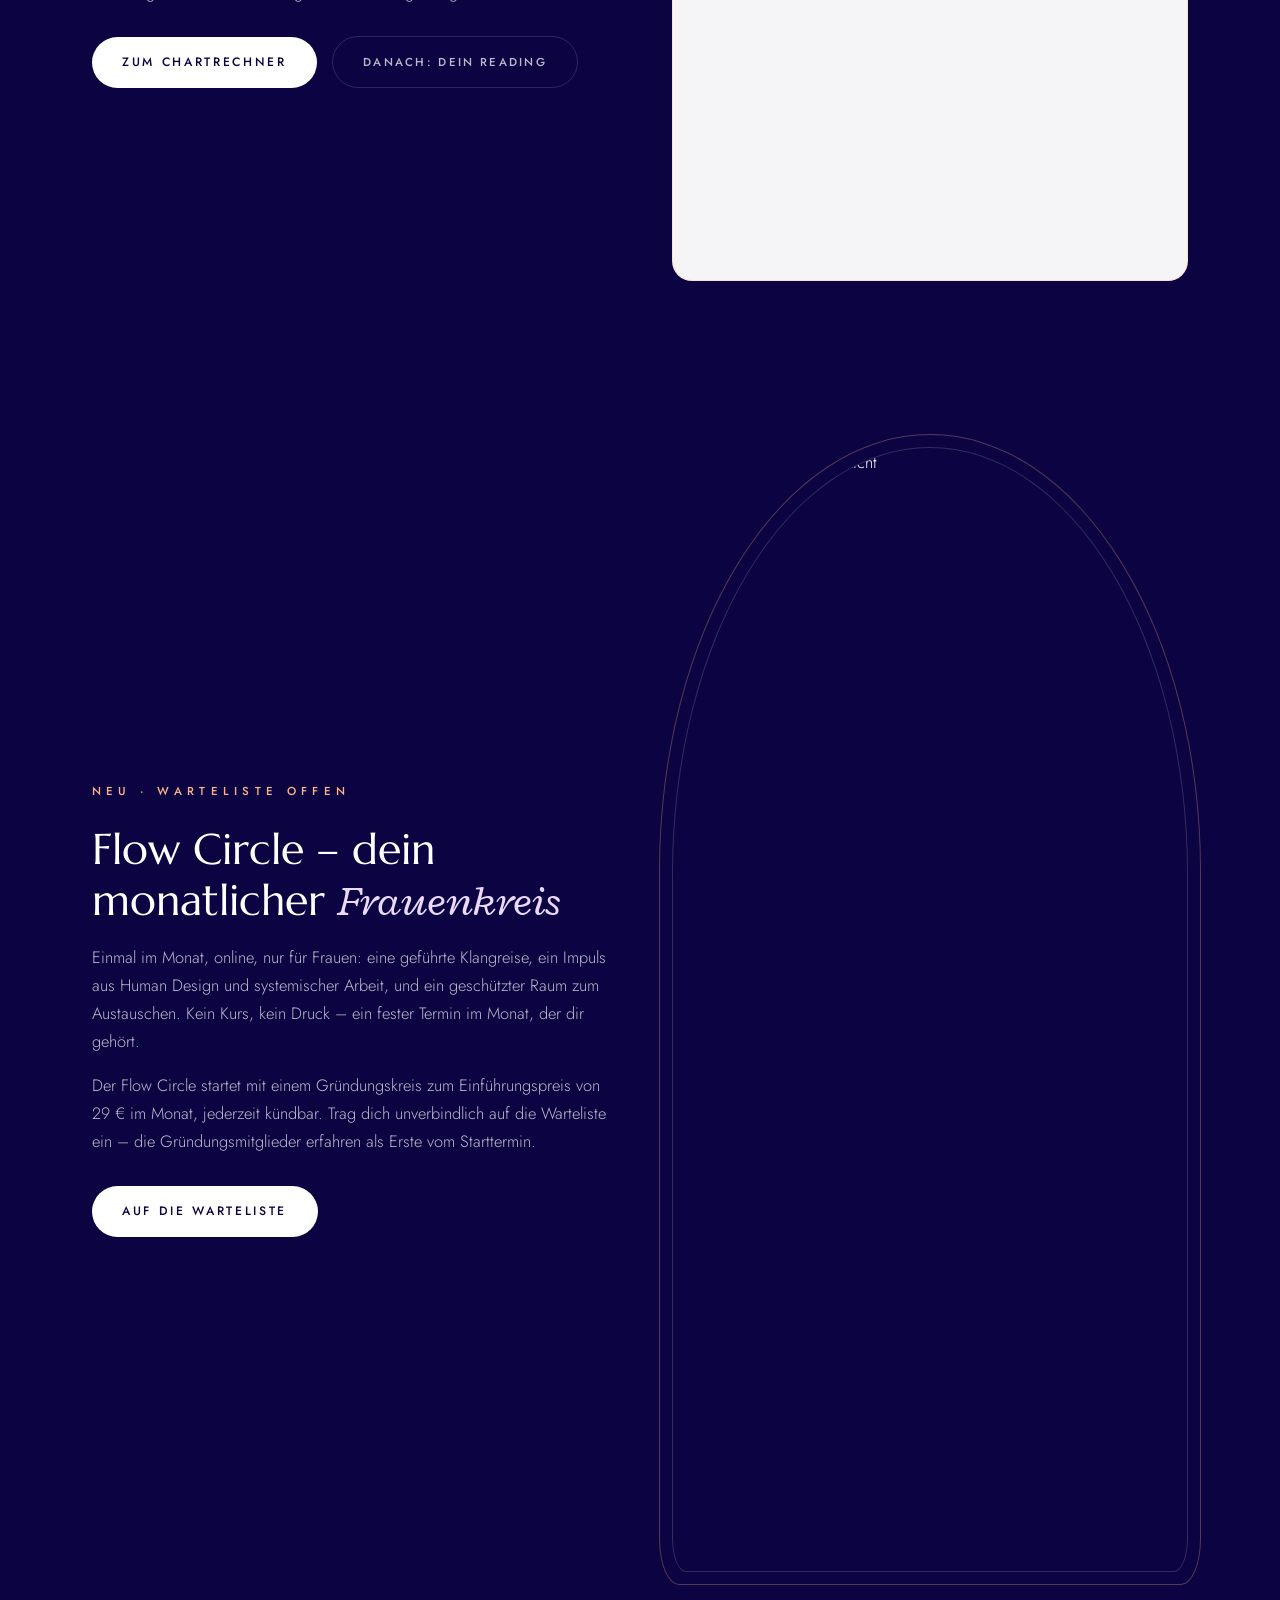
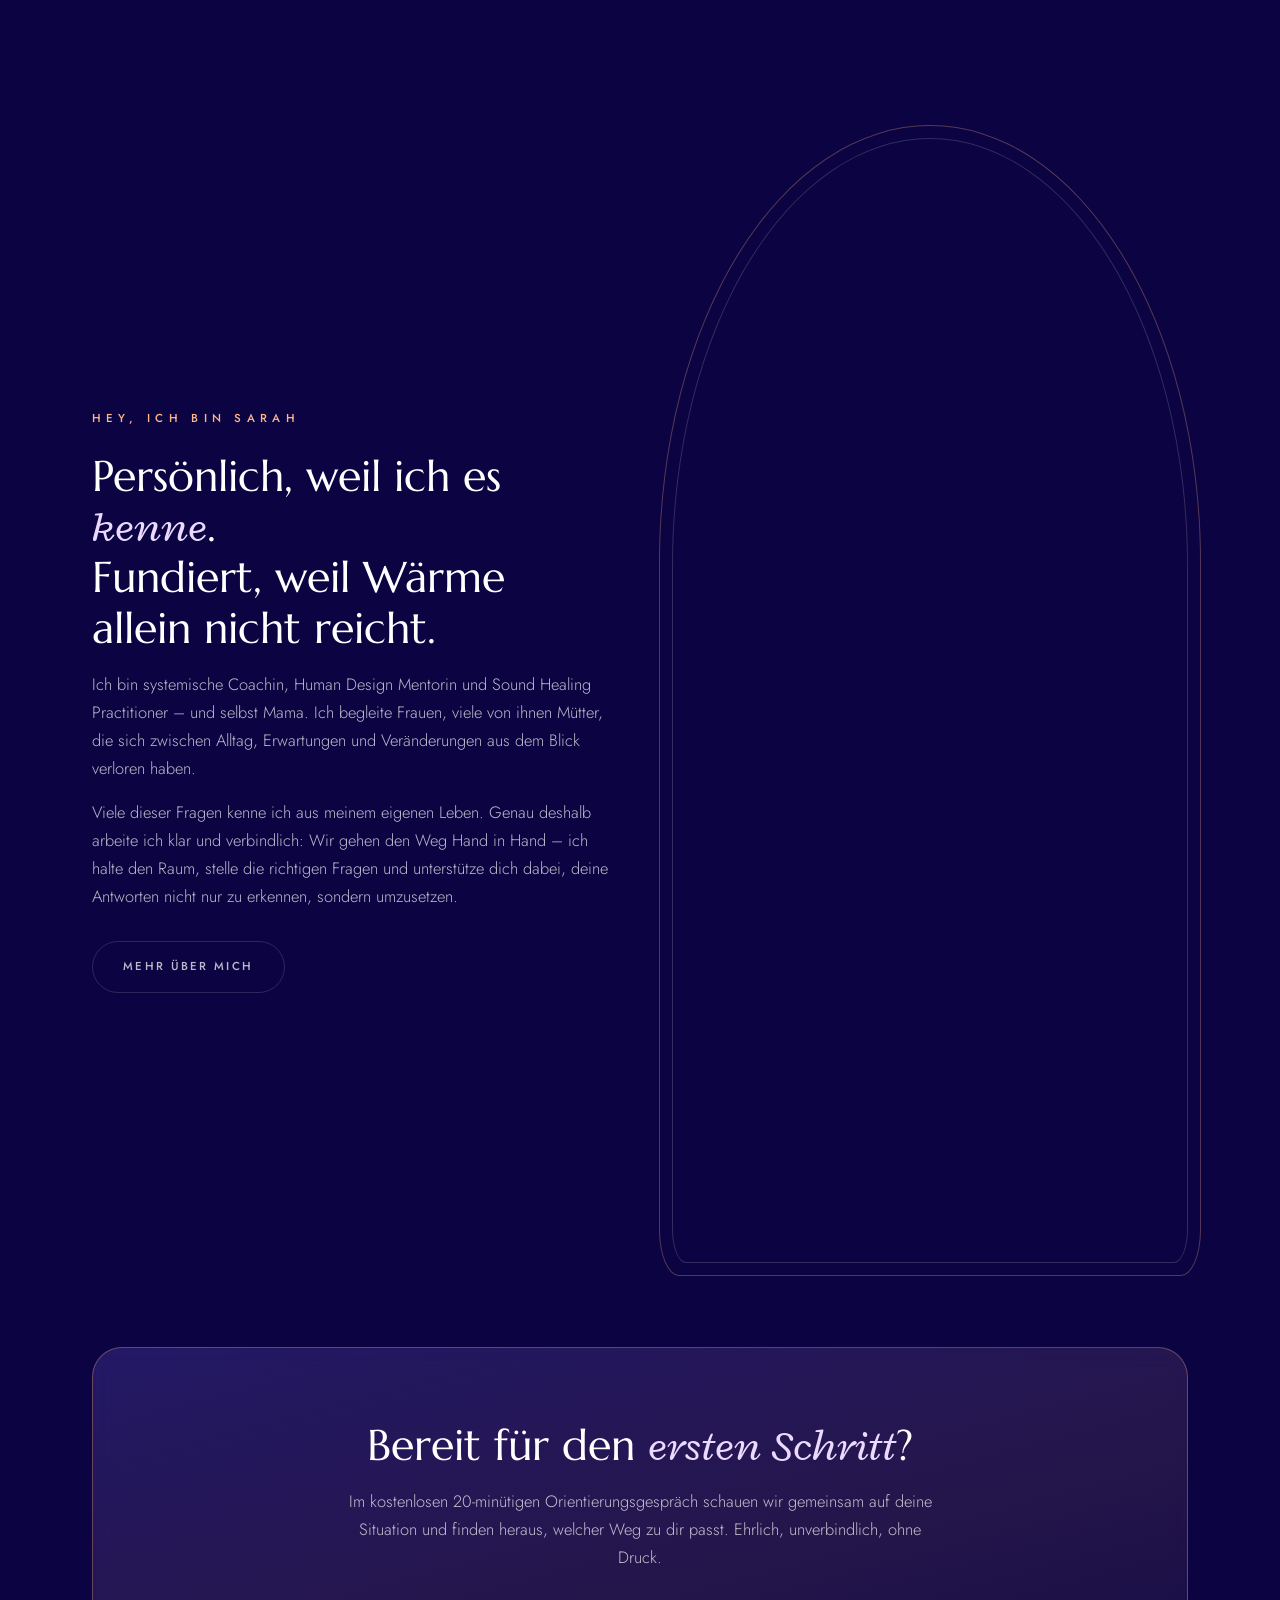
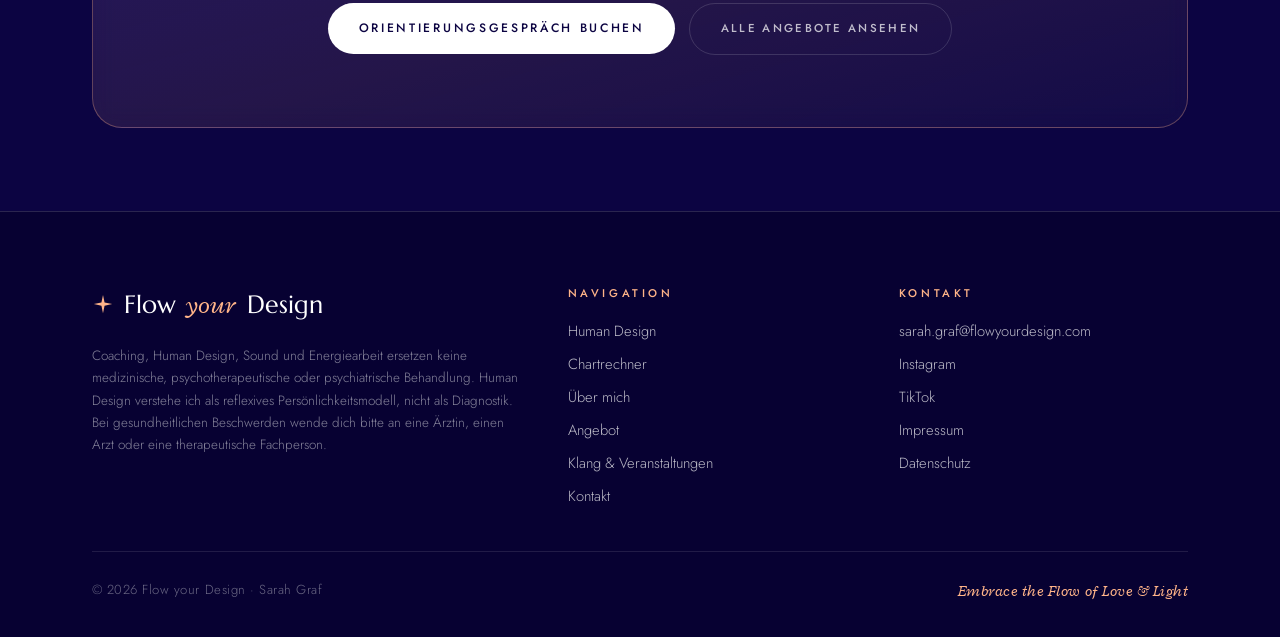
==== commit 96b15a16: "Add files via upload" ====
--- a/index.html
+++ b/index.html
@@ -2,6 +2,7 @@
 <html lang="de">
 <head>
   <meta charset="UTF-8">
+  <meta name="theme-color" content="#0C0442">
   <meta name="viewport" content="width=device-width, initial-scale=1.0">
   <title>Coaching für Frauen im Umbruch – Human Design, Coaching &amp; Klang | Flow your Design</title>
   <meta name="description" content="Systemisches Coaching, Human Design und Klangarbeit für Frauen in Umbruchphasen – nach der Elternzeit, bei Trennung, Jobwechsel oder Neuanfang. Mit Sarah Graf.">
@@ -54,6 +55,12 @@
 </head>
 <body>
 
+<div class="himmel"></div>
+<div class="himmel-bild" id="himmel-bild"></div>
+<div class="himmel-tiefe"></div>
+<canvas id="sternenfeld"></canvas>
+
+
 <header class="header">
   <div class="wrap header__inner">
     <a class="brand" href="index.html" aria-label="Flow your Design – Startseite">
@@ -400,6 +407,8 @@
   </div>
 </footer>
 
+<script src="himmel.js" defer></script>
+<script src="himmel-init.js" defer></script>
 <script src="site.js"></script>
 </body>
 </html>
--- a/fonts/fonts.css
+++ b/fonts/fonts.css
@@ -1,40 +1,12 @@
-/* Lokale Schriften – keine Übertragung an Dritte */
+/* Lokale Schriften – Designsprache des Chartrechners */
 
-/* TAN Twinkle ist eine kommerzielle Schrift (TAN Type Foundry).
-   Nach Lizenzkauf die Datei als TANTwinkle.woff2 in diesen Ordner legen –
-   bis dahin greift automatisch Cormorant Garamond als Fallback. */
-@font-face {
-  font-family: "TAN Twinkle";
-  src: url("TANTwinkle.woff2") format("woff2");
-  font-weight: 400;
-  font-style: normal;
-  font-display: swap;
-}
-@font-face {
-  font-family: "Cormorant Garamond";
-  src: url("CormorantGaramond.woff2") format("woff2");
-  font-weight: 300 700;
-  font-style: normal;
-  font-display: swap;
-}
-@font-face {
-  font-family: "Cormorant Garamond";
-  src: url("CormorantGaramond-Italic.woff2") format("woff2");
-  font-weight: 300 700;
-  font-style: italic;
-  font-display: swap;
-}
-@font-face {
-  font-family: "Raleway";
-  src: url("Raleway.woff2") format("woff2");
-  font-weight: 100 900;
-  font-style: normal;
-  font-display: swap;
-}
-@font-face {
-  font-family: "Raleway";
-  src: url("Raleway-Italic.woff2") format("woff2");
-  font-weight: 100 900;
-  font-style: italic;
-  font-display: swap;
-}
+/* TAN Twinkle (kommerzielle Highlight-Schrift): nach Lizenzkauf als
+   TANTwinkle.woff2 hier ablegen – bis dahin greift Marcellus wie im Rechner. */
+@font-face { font-family: "TAN Twinkle"; src: url("TANTwinkle.woff2") format("woff2"); font-weight: 400; font-style: normal; font-display: swap; }
+@font-face { font-family: "Marcellus"; src: url("Marcellus.woff2") format("woff2"); font-weight: 400; font-style: normal; font-display: swap; }
+@font-face { font-family: "Radley"; src: url("Radley.woff2") format("woff2"); font-weight: 400; font-style: normal; font-display: swap; }
+@font-face { font-family: "Radley"; src: url("Radley-Italic.woff2") format("woff2"); font-weight: 400; font-style: italic; font-display: swap; }
+@font-face { font-family: "Jost"; src: url("Jost.woff2") format("woff2"); font-weight: 100 900; font-style: normal; font-display: swap; }
+@font-face { font-family: "Jost"; src: url("Jost-Italic.woff2") format("woff2"); font-weight: 100 900; font-style: italic; font-display: swap; }
+/* Raleway bleibt im Ordner, falls Sarah später zurück will: eine Zeile in styles.css */
+@font-face { font-family: "Raleway"; src: url("Raleway.woff2") format("woff2"); font-weight: 100 900; font-style: normal; font-display: swap; }
--- a/styles.css
+++ b/styles.css
@@ -1,182 +1,154 @@
 /* ==============================================================
-   Flow your Design — Designsystem v3
-   Konzept: Morgenlicht & Nachtfenster
-   Helle, warme Basis (Sarahs Website) · Nachtblau nur als Fenster
-   (ihr Chartrechner) · Gold als feine Prägung, nie als Effekt
+   Flow your Design — Designsystem v4
+   Exakte Designsprache des Chartrechners:
+   Nachthimmel (Original-Verlauf + Sternenfeld), Glas-Abschnitte,
+   Marcellus/Radley/Jost, Pfirsich-Gold #FFB489, weiße Pillen-Buttons
    ============================================================== */
 
 :root {
-  --nacht: #0C004D;
-  --nacht-tief: #070038;
-  --nacht-2: #1B1166;
-  --creme: #FBF7F1;
-  --blush: #F6ECE3;
-  --sand: #F1E7D7;
-  --gold: #B8903F;
-  --gold-text: #80611F;
-  --gold-hell: #DFC488;
-  --gold-blass: rgba(184, 144, 63, 0.32);
-  --rose: #D8A79B;
-  --tinte: #241E3C;
-  --tinte-soft: #625B78;
-  --weiss: #FFFFFF;
-
-  --linie: rgba(36, 30, 60, 0.13);
-  --linie-gold: rgba(184, 144, 63, 0.4);
-  --linie-hell: rgba(255, 255, 255, 0.16);
-
-  --font-display: "TAN Twinkle", "Cormorant Garamond", "Times New Roman", serif;
-  --font-body: "Raleway", "Avenir Next", sans-serif;
-
-  --w-content: 1200px;
+  --nacht: #0C0442;
+  --nacht-tief: #080130;
+  --indigo: #120650;
+  --indigo-hell: #1A0D5A;
+  --nav: rgba(13, 3, 63, 0.78);
+  --violett: #7A62E8;
+  --gold: #FFB489;
+  --rose: #F6A9D0;
+  --mint: #B8D9C8;
+  --em: #EBD9FF;
+  --licht: #FFFFFF;
+  --licht-weich: rgba(255, 255, 255, 0.72);
+  --licht-leise: rgba(255, 255, 255, 0.5);
+  --glas: rgba(255, 255, 255, 0.06);
+  --glas-rand: rgba(255, 255, 255, 0.14);
+  --gold-rand: rgba(255, 180, 137, 0.32);
+
+  --font-display: "TAN Twinkle", "Marcellus", "Radley", Georgia, serif;
+  --font-italic: "Radley", Georgia, serif;
+  --font-body: "Jost", system-ui, sans-serif;
+
+  --w-content: 1180px;
   --w-narrow: 800px;
-  --radius: 22px;
+  --radius: 24px;
   --ease: cubic-bezier(0.22, 1, 0.36, 1);
-
-  --shadow-1: 0 14px 38px -18px rgba(12, 4, 66, 0.18);
-  --shadow-2: 0 34px 80px -30px rgba(12, 4, 66, 0.3);
 }
 
 * { margin: 0; padding: 0; box-sizing: border-box; }
-
 html { scroll-behavior: smooth; }
 
 body {
   font-family: var(--font-body);
-  font-weight: 400;
-  font-size: 1.02rem;
-  line-height: 1.72;
-  color: var(--tinte);
-  background: var(--creme);
+  font-weight: 300;
+  font-size: 1.03rem;
+  line-height: 1.7;
+  color: var(--licht);
+  background: var(--nacht);
   -webkit-font-smoothing: antialiased;
-  text-rendering: optimizeLegibility;
   overflow-x: hidden;
 }
 
 img { max-width: 100%; display: block; }
-
-::selection { background: var(--gold-hell); color: var(--nacht); }
+::selection { background: var(--gold); color: var(--nacht); }
+
+/* ---------------- Himmel (fixe Ebenen wie im Rechner) ---------------- */
+
+.himmel { position: fixed; inset: 0; z-index: -3; background: var(--nacht); }
+.himmel-bild {
+  position: fixed; inset: -6%; z-index: -2;
+  background-size: cover; background-position: center;
+  filter: blur(26px) saturate(1.12);
+  opacity: 0.95; transform: scale(1.06);
+}
+.himmel-tiefe {
+  position: fixed; inset: 0; z-index: -1;
+  background: radial-gradient(120% 80% at 50% 120%, rgba(8, 1, 44, 0.85), transparent 62%);
+}
+#sternenfeld { position: fixed; inset: 0; z-index: 0; pointer-events: none; }
+
+main, .header, .footer, .marquee, .trustbar { position: relative; z-index: 1; }
 
 /* ---------------- Typografie ---------------- */
 
 h1, h2, h3, .display {
   font-family: var(--font-display);
-  font-weight: 500;
-  line-height: 1.06;
-  color: var(--nacht);
-}
-
-h1 { font-size: clamp(2.5rem, 5.5vw, 4.3rem); }
-h2 { font-size: clamp(2.1rem, 4.4vw, 3.4rem); }
-h3 { font-size: clamp(1.4rem, 2.4vw, 1.8rem); }
+  font-weight: 300;
+  line-height: 1.1;
+  color: var(--licht);
+}
+h1 { font-size: clamp(2.7rem, 6.6vw, 5rem); line-height: 1.04; letter-spacing: -0.012em; }
+h2 { font-size: clamp(1.9rem, 4.2vw, 2.7rem); line-height: 1.16; }
+h3 { font-size: clamp(1.3rem, 2.2vw, 1.6rem); }
 
 h1 em, h2 em, h3 em, .display em {
+  font-family: var(--font-italic);
   font-style: italic;
   font-weight: 400;
+  color: var(--em);
+}
+
+.eyebrow {
+  display: block;
+  font-size: 0.72rem;
+  font-weight: 500;
+  letter-spacing: 0.46em;
+  text-transform: uppercase;
   color: var(--gold);
-}
-
-.eyebrow {
-  display: flex;
-  align-items: center;
-  gap: 0.9rem;
-  font-size: 0.73rem;
-  font-weight: 500;
-  letter-spacing: 0.4em;
-  text-transform: uppercase;
-  color: var(--gold-text);
-  margin-bottom: 1.3rem;
-}
-.eyebrow::before {
-  content: "";
-  width: 36px;
-  height: 1px;
-  background: linear-gradient(90deg, transparent, var(--gold));
-  flex: none;
-}
-.eyebrow--center { justify-content: center; }
-.eyebrow--center::after {
-  content: "";
-  width: 36px;
-  height: 1px;
-  background: linear-gradient(90deg, var(--gold), transparent);
-  flex: none;
-}
+  margin-bottom: 1.4rem;
+}
+.eyebrow--center { text-align: center; }
+.eyebrow::before, .eyebrow::after { display: none; }
 
 @media (max-width: 540px) {
-  .eyebrow { letter-spacing: 0.26em; font-size: 0.66rem; line-height: 1.9; }
-}
-
-.lead { font-size: clamp(1.08rem, 1.5vw, 1.18rem); line-height: 1.8; color: var(--tinte-soft); max-width: 62ch; }
-
+  .eyebrow { letter-spacing: 0.28em; font-size: 0.66rem; line-height: 1.9; }
+}
+
+.lead {
+  font-size: clamp(1.02rem, 1.4vw, 1.1rem);
+  line-height: 1.75;
+  color: var(--licht-weich);
+  max-width: 52ch;
+}
+p { color: var(--licht-weich); }
+h1 + p, h2 + p, h3 + p { margin-top: 0.4rem; }
+strong { color: var(--licht); font-weight: 500; }
 a { color: inherit; }
 
+.gold-link { color: var(--gold); }
+
 /* ---------------- Layout ---------------- */
 
-.wrap { max-width: var(--w-content); margin: 0 auto; padding: 0 clamp(1.3rem, 4.5vw, 3rem); }
+.wrap { max-width: var(--w-content); margin: 0 auto; padding: 0 clamp(1.2rem, 4vw, 2.6rem); }
 .wrap--narrow { max-width: var(--w-narrow); }
 
-.section { padding: clamp(3.5rem, 7vw, 6.5rem) 0; position: relative; }
-.section--blush { background: linear-gradient(180deg, var(--creme), var(--blush) 45%, var(--creme)); }
-.section--sand { background: linear-gradient(180deg, var(--creme), var(--sand) 50%, var(--creme)); }
-
-.section-head { max-width: 680px; margin-bottom: clamp(2.8rem, 5.5vw, 4.5rem); }
+.section { padding: clamp(3.2rem, 6.5vw, 5.5rem) 0; position: relative; }
+.section--sand, .section--blush, .night { background: transparent; }
+
+.section-head { max-width: 660px; margin-bottom: clamp(2.2rem, 4.5vw, 3.4rem); }
 .section-head--center { margin-left: auto; margin-right: auto; text-align: center; }
-.section-head p { margin-top: 1.2rem; }
-
-/* Editoriale Kopfzeile: Titel links, Fließtext rechts, an der Grundlinie */
+.section-head p { margin-top: 1rem; }
+.section-head--center .lead { margin-left: auto; margin-right: auto; }
+
 .editorial {
   display: grid;
   grid-template-columns: minmax(0, 1.05fr) minmax(0, 0.95fr);
-  gap: clamp(2rem, 5vw, 5rem);
+  gap: clamp(1.8rem, 4.5vw, 4.5rem);
   align-items: end;
-  margin-bottom: clamp(2.8rem, 5.5vw, 4.5rem);
-}
-.editorial .lead { padding-bottom: 0.5rem; }
+  margin-bottom: clamp(2.2rem, 4.5vw, 3.4rem);
+}
+.editorial .lead { padding-bottom: 0.4rem; }
 @media (max-width: 880px) {
   .editorial { grid-template-columns: minmax(0, 1fr); align-items: start; }
   .editorial .lead { padding-bottom: 0; }
 }
 
-/* ---------------- Bilder: nie verzerrt ---------------- */
-
-.media {
-  position: relative;
-  overflow: hidden;
+/* ---------------- Glas-Abschnitte (wie .abschnitt im Rechner) ---------------- */
+
+.glas, .card, .offer, .notice, .trust-list li {
+  background: var(--glas);
+  border: 1px solid var(--glas-rand);
   border-radius: var(--radius);
-  box-shadow: var(--shadow-2);
-}
-.media img {
-  width: 100%;
-  height: 100%;
-  object-fit: cover;
-  object-position: center 22%;
-}
-.media--tall { aspect-ratio: 4 / 5; }
-.media--arch {
-  aspect-ratio: 4 / 5;
-  border-radius: 999px 999px 26px 26px;
-}
-.media--wide { aspect-ratio: 16 / 10; }
-.media--panel {
-  background: var(--weiss);
-  padding: clamp(1rem, 2vw, 1.6rem);
-  border: 1px solid var(--linie-gold);
-}
-.media--panel img { object-fit: contain; height: auto; }
-
-/* Bogenrahmen mit Goldring */
-.ring {
-  position: relative;
-}
-.ring::before {
-  content: "";
-  position: absolute;
-  inset: -15px;
-  border: 1px solid var(--linie-gold);
-  border-radius: 999px 999px 34px 34px;
-  pointer-events: none;
-  z-index: 1;
+  backdrop-filter: blur(12px);
+  -webkit-backdrop-filter: blur(12px);
 }
 
 /* ---------------- Header ---------------- */
@@ -185,43 +157,43 @@
   position: sticky;
   top: 0;
   z-index: 80;
-  background: rgba(251, 247, 241, 0.9);
-  backdrop-filter: blur(14px);
-  -webkit-backdrop-filter: blur(14px);
-  border-bottom: 1px solid var(--linie-gold);
-}
-
+  background: var(--nav);
+  backdrop-filter: blur(16px);
+  -webkit-backdrop-filter: blur(16px);
+  border-bottom: 1px solid var(--glas-rand);
+}
 .header__inner {
   display: flex;
   align-items: center;
   justify-content: space-between;
   gap: 1.5rem;
-  min-height: 88px;
-}
-
+  min-height: 76px;
+}
 .brand {
   display: flex;
   align-items: center;
-  gap: 0.7rem;
+  gap: 0.65rem;
   font-family: var(--font-display);
-  font-size: 1.55rem;
-  color: var(--nacht);
+  font-size: 1.35rem;
+  color: var(--licht);
   text-decoration: none;
   white-space: nowrap;
 }
-.brand em { color: var(--gold); font-style: italic; }
-.brand svg { width: 21px; height: 21px; color: var(--gold); flex: none; }
-
-.nav { display: flex; align-items: center; gap: clamp(1.1rem, 2.4vw, 2.2rem); }
+.brand em { font-family: var(--font-italic); font-style: italic; color: var(--gold); }
+.brand svg { width: 19px; height: 19px; color: var(--gold); flex: none; }
+
+.nav { display: flex; align-items: center; gap: clamp(1rem, 2.2vw, 2rem); }
 .nav a:not(.btn) {
   position: relative;
   text-decoration: none;
-  font-size: 0.93rem;
+  font-size: 0.86rem;
   font-weight: 400;
-  letter-spacing: 0.05em;
-  color: var(--tinte);
+  letter-spacing: 0.06em;
+  color: var(--licht-weich);
   padding: 0.4rem 0;
-}
+  transition: color 0.25s;
+}
+.nav a:not(.btn):hover, .nav a.is-active:not(.btn) { color: var(--licht); }
 .nav a:not(.btn)::after {
   content: "";
   position: absolute;
@@ -231,27 +203,24 @@
   background: var(--gold);
   transition: right 0.4s var(--ease);
 }
-.nav a:not(.btn):hover::after,
-.nav a:not(.btn):focus-visible::after,
-.nav a.is-active:not(.btn)::after { right: 0; }
-.nav a.is-active:not(.btn) { color: var(--nacht); }
+.nav a:not(.btn):hover::after, .nav a.is-active:not(.btn)::after { right: 0; }
 
 .nav-toggle {
   display: none;
-  background: none;
-  border: 1px solid var(--linie-gold);
+  background: transparent;
+  border: 1px solid var(--glas-rand);
   border-radius: 999px;
-  padding: 0.55rem 1.1rem;
+  padding: 0.5rem 1.1rem;
   cursor: pointer;
-  color: var(--nacht);
+  color: var(--licht);
   font-family: var(--font-body);
-  font-size: 0.8rem;
+  font-size: 0.74rem;
   font-weight: 500;
   letter-spacing: 0.2em;
   text-transform: uppercase;
 }
 
-@media (max-width: 960px) {
+@media (max-width: 1020px) {
   .nav-toggle { display: block; }
   .nav {
     position: absolute;
@@ -260,356 +229,250 @@
     flex-direction: column;
     align-items: stretch;
     gap: 0;
-    background: var(--creme);
-    border-bottom: 1px solid var(--linie-gold);
+    background: rgba(10, 2, 52, 0.97);
+    backdrop-filter: blur(18px);
+    border-bottom: 1px solid var(--glas-rand);
     display: none;
-    padding: 0.4rem 0 1.4rem;
-    box-shadow: var(--shadow-1);
+    padding: 0.3rem 0 1.3rem;
   }
   .nav.is-open { display: flex; }
-  .nav a:not(.btn) { padding: 0.95rem clamp(1.3rem, 4.5vw, 3rem); border-bottom: 1px solid var(--linie); }
+  .nav a:not(.btn) { padding: 0.9rem clamp(1.2rem, 4vw, 2.6rem); border-bottom: 1px solid rgba(255,255,255,0.08); }
   .nav a:not(.btn)::after { display: none; }
-  .nav .btn { margin: 1.1rem clamp(1.3rem, 4.5vw, 3rem) 0; text-align: center; }
-}
-
-/* ---------------- Buttons ---------------- */
+  .nav .btn { margin: 1rem clamp(1.2rem, 4vw, 2.6rem) 0; justify-content: center; }
+}
+
+/* ---------------- Buttons: weiße Pille + leise Variante (wie im Rechner) ---------------- */
 
 .btn {
+  display: inline-flex;
+  align-items: center;
+  justify-content: center;
+  gap: 0.55rem;
+  font-family: var(--font-body);
+  font-size: 0.76rem;
+  font-weight: 500;
+  letter-spacing: 0.22em;
+  text-transform: uppercase;
+  text-decoration: none;
+  min-height: 50px;
+  padding: 0.95rem 1.9rem;
+  border-radius: 999px;
+  border: none;
+  cursor: pointer;
+  transition: transform 0.18s ease, box-shadow 0.3s ease, background 0.2s, color 0.2s, border-color 0.2s;
+  -webkit-tap-highlight-color: transparent;
+}
+.btn--gold, .btn--nacht {
+  color: var(--nacht);
+  background: var(--licht);
+}
+.btn--gold:hover, .btn--nacht:hover, .btn--gold:focus-visible, .btn--nacht:focus-visible {
+  transform: translateY(-2px);
+  box-shadow: 0 18px 40px -14px rgba(255, 255, 255, 0.5);
+}
+.btn--ghost {
+  color: var(--licht-weich);
+  background: transparent;
+  border: 1px solid var(--glas-rand);
+  font-size: 0.72rem;
+  letter-spacing: 0.2em;
+}
+.btn--ghost:hover, .btn--ghost:focus-visible {
+  background: rgba(255, 255, 255, 0.08);
+  color: var(--licht);
+  border-color: rgba(255, 255, 255, 0.3);
+}
+
+.btn-row { display: flex; flex-wrap: wrap; gap: 0.9rem; align-items: center; }
+
+/* ---------------- Hero ---------------- */
+
+.hero { position: relative; overflow: hidden; }
+
+.mandala {
+  position: absolute;
+  top: 50%;
+  right: max(-14vw, -240px);
+  width: clamp(560px, 58vw, 940px);
+  height: clamp(560px, 58vw, 940px);
+  transform: translateY(-50%);
+  pointer-events: none;
+  z-index: 0;
+  opacity: 0.6;
+}
+.mandala__spin { transform-origin: 50% 50%; animation: mandala-drehen 240s linear infinite; }
+@keyframes mandala-drehen { to { transform: rotate(360deg); } }
+.mandala circle { fill: none; }
+.mandala .ring-fein { stroke: rgba(255, 255, 255, 0.16); stroke-width: 0.5; }
+.mandala .ring-tore { stroke: rgba(255, 180, 137, 0.4); stroke-width: 8; }
+.mandala .ring-linien { stroke: rgba(122, 98, 232, 0.35); stroke-width: 13; }
+.mandala .punkt { fill: var(--gold); opacity: 0.75; animation: funkeln 6s ease-in-out infinite; }
+@keyframes funkeln { 0%, 100% { opacity: 0.35; } 50% { opacity: 0.9; } }
+
+.hero__inner {
   position: relative;
-  display: inline-flex;
-  align-items: center;
-  justify-content: center;
+  z-index: 2;
+  display: grid;
+  grid-template-columns: minmax(0, 1.1fr) minmax(0, 0.9fr);
+  gap: clamp(2.2rem, 5.5vw, 5rem);
+  align-items: center;
+  padding-top: clamp(3rem, 6.5vw, 5.5rem);
+  padding-bottom: clamp(3.4rem, 7vw, 6rem);
+}
+.hero .lead { margin: 1.5rem 0 2.2rem; }
+
+.brandline {
+  display: block;
+  font-family: var(--font-italic);
+  font-style: italic;
+  font-size: clamp(1.1rem, 1.7vw, 1.35rem);
+  color: var(--gold);
+  margin-bottom: 0.8rem;
+}
+
+.hero__hint {
+  display: flex;
+  align-items: center;
   gap: 0.6rem;
-  font-family: var(--font-body);
-  font-size: 0.87rem;
+  margin-top: 1.4rem;
+  font-size: 0.85rem;
+  color: var(--licht-leise);
+}
+.hero__hint svg { width: 15px; height: 15px; flex: none; color: var(--gold); }
+
+/* Portrait im Bogen (wie .hero-bogen im Rechner) */
+.portrait { position: relative; justify-self: center; width: min(100%, 420px); z-index: 2; }
+.media {
+  position: relative;
+  overflow: hidden;
+  border-radius: var(--radius);
+  border: 1px solid rgba(255, 255, 255, 0.16);
+  background: radial-gradient(120% 90% at 50% 12%, rgba(122, 98, 232, 0.55), rgba(18, 10, 56, 0.9) 68%);
+}
+.media img { width: 100%; height: 100%; object-fit: cover; object-position: center 24%; }
+.media--tall { aspect-ratio: 4 / 5; }
+.media--arch { aspect-ratio: 1 / 1.2; border-radius: 50% 50% 14px 14px / 38% 38% 3% 3%; }
+.media--arch::after {
+  content: "";
+  position: absolute;
+  inset: 0;
+  background: linear-gradient(180deg, rgba(12, 4, 66, 0) 55%, rgba(12, 4, 66, 0.5) 100%);
+  pointer-events: none;
+}
+.media--wide { aspect-ratio: 16 / 10; }
+.media--panel {
+  background: rgba(255, 255, 255, 0.96);
+  padding: clamp(0.9rem, 1.8vw, 1.4rem);
+  border: 1px solid var(--gold-rand);
+  border-radius: 20px;
+}
+.media--panel img { object-fit: contain; height: auto; }
+
+.ring::before {
+  content: "";
+  position: absolute;
+  inset: -13px;
+  border: 1px solid rgba(255, 180, 137, 0.35);
+  border-radius: 50% 50% 20px 20px / 38% 38% 4% 4%;
+  pointer-events: none;
+  z-index: 1;
+}
+
+.portrait .badge {
+  position: absolute;
+  left: -1.4rem;
+  bottom: 2rem;
+  z-index: 3;
+  background: rgba(13, 3, 63, 0.72);
+  backdrop-filter: blur(10px);
+  border: 1px solid var(--glas-rand);
+  border-radius: 16px;
+  padding: 0.85rem 1.2rem;
+  display: flex;
+  align-items: center;
+  gap: 0.75rem;
+}
+.portrait .badge svg { width: 24px; height: 24px; color: var(--gold); flex: none; }
+.portrait .badge strong {
+  display: block;
+  font-family: var(--font-display);
+  font-size: 1.05rem;
+  font-weight: 400;
+  color: var(--licht);
+  line-height: 1.2;
+}
+.portrait .badge span { font-size: 0.72rem; letter-spacing: 0.14em; text-transform: uppercase; color: var(--licht-leise); }
+
+@media (max-width: 920px) {
+  .hero__inner { grid-template-columns: minmax(0, 1fr); }
+  .portrait { width: min(80%, 340px); }
+  .mandala { top: 6%; right: -50%; opacity: 0.35; transform: none; width: 520px; height: 520px; }
+}
+
+/* ---------------- Herzensworte-Laufband ---------------- */
+
+.marquee {
+  background: rgba(8, 1, 48, 0.55);
+  backdrop-filter: blur(8px);
+  border-top: 1px solid var(--glas-rand);
+  border-bottom: 1px solid var(--glas-rand);
+  overflow: hidden;
+  padding: 0.95rem 0;
+}
+.marquee__track { display: flex; gap: 4.2rem; width: max-content; animation: laufband 52s linear infinite; }
+.marquee:hover .marquee__track { animation-play-state: paused; }
+@keyframes laufband { to { transform: translateX(-50%); } }
+.marquee span {
+  font-family: var(--font-italic);
+  font-style: italic;
+  font-size: 1.08rem;
+  color: var(--gold);
+  white-space: nowrap;
+  display: flex;
+  align-items: center;
+  gap: 4.2rem;
+}
+.marquee span::after {
+  content: "";
+  width: 5px; height: 5px;
+  background: var(--gold);
+  transform: rotate(45deg);
+  flex: none;
+  opacity: 0.7;
+}
+
+/* ---------------- Vertrauensleiste ---------------- */
+
+.trustbar { padding: 1rem 0; border-bottom: 1px solid rgba(255,255,255,0.08); }
+.trustbar ul { list-style: none; display: flex; flex-wrap: wrap; justify-content: center; gap: 0.8rem 0; }
+.trustbar li {
+  display: flex;
+  align-items: center;
+  font-size: 0.72rem;
   font-weight: 500;
   letter-spacing: 0.18em;
   text-transform: uppercase;
-  text-decoration: none;
-  padding: 1.05rem 2.3rem;
-  border-radius: 999px;
-  border: 1px solid transparent;
-  cursor: pointer;
-  overflow: hidden;
-  transition: transform 0.35s var(--ease), box-shadow 0.35s var(--ease), background 0.35s, color 0.35s, border-color 0.35s;
-}
-.btn:hover, .btn:focus-visible { transform: translateY(-2px); }
-
-.btn--gold {
-  background: linear-gradient(135deg, var(--gold-hell), var(--gold) 60%);
-  color: var(--nacht);
-  box-shadow: 0 16px 40px -16px rgba(184, 144, 63, 0.55);
-}
-.btn--nacht { background: var(--nacht); color: var(--weiss); box-shadow: var(--shadow-1); }
-.btn--nacht:hover { background: var(--nacht-2); }
-.btn--ghost { border-color: var(--linie-gold); color: var(--nacht); background: transparent; }
-.btn--ghost:hover { border-color: var(--gold); background: rgba(184,144,63,0.07); }
-
-.btn-row { display: flex; flex-wrap: wrap; gap: 1.1rem; align-items: center; }
-
-/* ---------------- Hero: Morgenlicht ---------------- */
-
-.hero {
-  position: relative;
-  background:
-    radial-gradient(1300px 700px at 74% 12%, rgba(96, 64, 200, 0.4), transparent 60%),
-    radial-gradient(1000px 600px at 6% 92%, rgba(217, 169, 155, 0.14), transparent 58%),
-    linear-gradient(168deg, var(--nacht-tief) 0%, var(--nacht) 46%, var(--nacht-2) 100%);
-  color: rgba(255,255,255,0.88);
-  overflow: hidden;
-}
-
-/* Sternschichten: eine ruhig, eine atmend */
-.hero::before, .hero::after {
-  content: "";
-  position: absolute;
-  inset: -50px;
-  pointer-events: none;
-  background-image:
-    radial-gradient(1.4px 1.4px at 22px 34px, rgba(255,255,255,0.9), transparent 55%),
-    radial-gradient(1px 1px at 68% 12%, rgba(255,255,255,0.75), transparent 55%),
-    radial-gradient(1.2px 1.2px at 41% 63%, rgba(223,196,136,0.85), transparent 55%),
-    radial-gradient(1.5px 1.5px at 12% 82%, rgba(255,255,255,0.8), transparent 55%);
-  background-size: 480px 480px, 400px 400px, 560px 560px, 620px 620px;
-}
-.hero::after {
-  background-image:
-    radial-gradient(1.8px 1.8px at 78% 22%, rgba(255,255,255,0.95), transparent 55%),
-    radial-gradient(1.2px 1.2px at 32% 18%, rgba(223,196,136,0.9), transparent 55%),
-    radial-gradient(1.3px 1.3px at 62% 74%, rgba(255,255,255,0.8), transparent 55%);
-  background-size: 560px 560px, 460px 460px, 520px 520px;
-  animation: funkeln 7s ease-in-out infinite;
-}
-@keyframes funkeln {
-  0%, 100% { opacity: 0.3; }
-  50% { opacity: 1; }
-}
-
-.hero .eyebrow { color: var(--gold-hell); }
-.hero .eyebrow::before { background: linear-gradient(90deg, transparent, var(--gold-hell)); }
-.hero .brandline { color: var(--gold-hell); }
-.hero h1 { color: var(--weiss); text-shadow: 0 2px 40px rgba(7, 0, 56, 0.6); }
-.hero h1 em { color: var(--gold-hell); }
-.hero .lead { color: rgba(255,255,255,0.78); }
-.hero .hero__hint { color: rgba(255,255,255,0.55); }
-.hero .hero__hint svg { color: var(--gold-hell); }
-
-/* Mandala als feine Goldprägung, langsam drehend */
-.mandala {
-  position: absolute;
-  top: 50%;
-  right: max(-16vw, -260px);
-  width: clamp(600px, 64vw, 1020px);
-  height: clamp(600px, 64vw, 1020px);
-  transform: translateY(-50%);
-  pointer-events: none;
-}
-.mandala__spin {
-  transform-origin: 50% 50%;
-  animation: mandala-drehen 260s linear infinite;
-}
-@keyframes mandala-drehen { to { transform: rotate(360deg); } }
-.mandala circle { fill: none; }
-.mandala .ring-fein { stroke: rgba(223, 196, 136, 0.35); stroke-width: 0.5; }
-.mandala .ring-tore { stroke: rgba(223, 196, 136, 0.5); stroke-width: 8; }
-.mandala .ring-linien { stroke: rgba(223, 196, 136, 0.24); stroke-width: 13; }
-.mandala .punkt { fill: var(--gold-hell); opacity: 0.7; animation: funkeln 6s ease-in-out infinite; }
-
-.hero__inner {
-  position: relative;
-  z-index: 3;
-  display: grid;
-  grid-template-columns: minmax(0, 1.08fr) minmax(0, 0.92fr);
-  gap: clamp(2.5rem, 6vw, 5.5rem);
-  align-items: center;
-  padding-top: clamp(4rem, 8vw, 6.5rem);
-  padding-bottom: clamp(4.5rem, 9vw, 7rem);
-}
-
-.hero h1 { letter-spacing: -0.01em; }
-.hero .lead { margin: 1.7rem 0 2.6rem; max-width: 33rem; }
-
-.hero__hint {
-  display: flex;
-  align-items: center;
-  gap: 0.6rem;
-  margin-top: 1.6rem;
-  font-size: 0.87rem;
-  letter-spacing: 0.04em;
-  color: var(--tinte-soft);
-}
-.hero__hint svg { width: 15px; height: 15px; flex: none; color: var(--gold); }
-
-/* Portrait mit schwebender Signaturkarte */
-.portrait {
-  position: relative;
-  justify-self: center;
-  width: min(100%, 460px);
-}
-.portrait .media--arch { box-shadow: var(--shadow-2); }
-.portrait .badge {
-  position: absolute;
-  left: -1.6rem;
-  bottom: 2.4rem;
-  z-index: 3;
-  background: rgba(12, 0, 77, 0.55);
-  backdrop-filter: blur(8px);
-  border: 1px solid var(--linie-gold);
-  border-radius: 16px;
-  box-shadow: var(--shadow-1);
-  padding: 0.9rem 1.3rem;
-  display: flex;
-  align-items: center;
-  gap: 0.8rem;
-}
-.portrait .badge svg { width: 26px; height: 26px; color: var(--gold-hell); flex: none; }
-.portrait .badge strong {
-  display: block;
-  font-family: var(--font-display);
-  font-size: 1.15rem;
-  font-weight: 500;
-  color: var(--weiss);
-  line-height: 1.2;
-}
-.portrait .badge span { font-size: 0.78rem; letter-spacing: 0.14em; text-transform: uppercase; color: rgba(255,255,255,0.65); }
-
-@media (max-width: 920px) {
-  .hero__inner { grid-template-columns: minmax(0, 1fr); }
-  .portrait { width: min(84%, 380px); }
-  .portrait .badge { left: -0.6rem; }
-  .mandala { top: 8%; right: -55%; opacity: 0.6; transform: none; width: 560px; height: 560px; }
-}
-
-/* ---------------- Herzensworte-Laufband ---------------- */
-
-.marquee {
-  background: linear-gradient(90deg, var(--nacht-tief), var(--nacht) 50%, var(--nacht-tief));
-  border-top: 1px solid var(--linie-gold);
-  border-bottom: 1px solid var(--linie-gold);
-  overflow: hidden;
-  padding: 1rem 0;
-}
-.marquee__track {
-  display: flex;
-  gap: 4.5rem;
-  width: max-content;
-  animation: laufband 52s linear infinite;
-}
-.marquee:hover .marquee__track { animation-play-state: paused; }
-@keyframes laufband { to { transform: translateX(-50%); } }
-.marquee span {
-  font-family: var(--font-display);
-  font-style: italic;
-  font-size: 1.15rem;
-  color: var(--gold-hell);
-  white-space: nowrap;
-  display: flex;
-  align-items: center;
-  gap: 4.5rem;
-}
-.marquee span::after {
-  content: "";
-  width: 6px; height: 6px;
-  background: var(--gold-hell);
-  transform: rotate(45deg);
-  flex: none;
-  opacity: 0.65;
-}
-@media (max-width: 560px) {
-  .marquee { padding: 0.8rem 0; }
-  .marquee__track, .marquee span { gap: 3rem; }
-  .marquee span { font-size: 1rem; }
-}
-
-/* ---------------- Vertrauensleiste ---------------- */
-
-.trustbar {
-  background: var(--sand);
-  border-top: 1px solid var(--linie-gold);
-  border-bottom: 1px solid var(--linie-gold);
-  padding: 1.05rem 0;
-}
-.trustbar ul {
-  list-style: none;
-  display: flex;
-  flex-wrap: wrap;
-  justify-content: center;
-  gap: 0.9rem 0;
-}
-.trustbar li {
-  display: flex;
-  align-items: center;
-  font-size: 0.78rem;
-  font-weight: 500;
-  letter-spacing: 0.16em;
-  text-transform: uppercase;
-  color: var(--gold-text);
+  color: var(--licht-leise);
   white-space: nowrap;
 }
 .trustbar li + li::before {
   content: "";
-  width: 6px; height: 6px;
+  width: 5px; height: 5px;
   background: var(--gold);
+  opacity: 0.7;
   transform: rotate(45deg);
-  margin: 0 1.4rem;
+  margin: 0 1.3rem;
   flex: none;
 }
 @media (max-width: 760px) {
-  .trustbar ul { flex-direction: column; align-items: center; gap: 0.55rem; }
+  .trustbar ul { flex-direction: column; align-items: center; gap: 0.5rem; }
   .trustbar li { white-space: normal; text-align: center; letter-spacing: 0.12em; }
   .trustbar li + li::before { display: none; }
 }
 
-/* ---------------- Markenzeile im Hero ---------------- */
-
-.brandline {
-  display: block;
-  font-family: var(--font-display);
-  font-style: italic;
-  font-size: clamp(1.15rem, 1.8vw, 1.45rem);
-  color: var(--gold-text);
-  margin-bottom: 0.9rem;
-}
-
-/* ---------------- Anfrageformular ---------------- */
-
-.form { display: grid; gap: 1.1rem; max-width: 640px; }
-.form label {
-  display: block;
-  font-size: 0.76rem;
-  font-weight: 500;
-  letter-spacing: 0.2em;
-  text-transform: uppercase;
-  color: var(--gold-text);
-  margin-bottom: 0.45rem;
-}
-.form input, .form select, .form textarea {
-  width: 100%;
-  font-family: var(--font-body);
-  font-size: 1rem;
-  color: var(--tinte);
-  background: var(--weiss);
-  border: 1px solid var(--linie);
-  border-radius: 12px;
-  padding: 0.85rem 1rem;
-  transition: border-color 0.25s, box-shadow 0.25s;
-}
-.form textarea { min-height: 140px; resize: vertical; }
-.form input:focus, .form select:focus, .form textarea:focus {
-  outline: none;
-  border-color: var(--gold);
-  box-shadow: 0 0 0 3px rgba(184, 144, 63, 0.18);
-}
-.form .form__check { display: flex; gap: 0.7rem; align-items: flex-start; font-size: 0.92rem; color: var(--tinte-soft); }
-.form .form__check input { width: auto; margin-top: 0.3rem; }
-
-/* ---------------- Nachtfenster (dunkle Sektionen) ---------------- */
-
-.night {
-  position: relative;
-  background:
-    radial-gradient(1000px 520px at 80% 6%, rgba(84, 58, 178, 0.32), transparent 60%),
-    linear-gradient(178deg, var(--nacht-tief), var(--nacht) 55%, var(--nacht-tief));
-  color: rgba(255, 255, 255, 0.86);
-  overflow: hidden;
-}
-.night::before {
-  content: "";
-  position: absolute;
-  inset: 0;
-  pointer-events: none;
-  background-image:
-    radial-gradient(1.3px 1.3px at 21px 33px, rgba(255,255,255,0.85), transparent 55%),
-    radial-gradient(1px 1px at 67% 14%, rgba(223,196,136,0.8), transparent 55%),
-    radial-gradient(1.4px 1.4px at 14% 82%, rgba(255,255,255,0.7), transparent 55%);
-  background-size: 520px 520px, 440px 440px, 640px 640px;
-}
-.night > .wrap { position: relative; z-index: 2; }
-.night h2, .night h3 { color: var(--weiss); }
-.night h2 em, .night h3 em { color: var(--gold-hell); }
-.night .lead, .night p { color: rgba(255,255,255,0.75); }
-.night .eyebrow { color: var(--gold-hell); }
-.night .eyebrow::before { background: linear-gradient(90deg, transparent, var(--gold-hell)); }
-.night .hero__hint { color: rgba(255,255,255,0.55); }
-.night .hero__hint svg { color: var(--gold-hell); }
-.night .btn--ghost { border-color: var(--linie-hell); color: var(--weiss); }
-.night .btn--ghost:hover { border-color: var(--gold-hell); color: var(--gold-hell); background: rgba(223,196,136,0.08); }
-
-/* Karten in Nachtfenstern */
-.night .card {
-  background: rgba(255, 255, 255, 0.06);
-  border-color: rgba(223, 196, 136, 0.22);
-  box-shadow: none;
-}
-.night .card:hover { border-color: rgba(223, 196, 136, 0.45); box-shadow: none; }
-.night .card p { color: rgba(255, 255, 255, 0.75); }
-.night .card__symbol { color: var(--gold-hell); }
-.night .card__num { color: var(--gold-hell); }
-.night .card::before { background: linear-gradient(90deg, transparent, var(--gold-hell), transparent); }
-
-/* ---------------- Karten (Säulen) ---------------- */
-
-.grid { display: grid; gap: clamp(1.3rem, 2.6vw, 2.2rem); }
+/* ---------------- Karten ---------------- */
+
+.grid { display: grid; gap: clamp(1.1rem, 2.2vw, 1.8rem); }
 .grid--3 { grid-template-columns: repeat(3, 1fr); }
 .grid--2 { grid-template-columns: repeat(2, 1fr); }
 @media (max-width: 1000px) { .grid--3 { grid-template-columns: minmax(0, 1fr); } }
@@ -617,136 +480,100 @@
 
 .card {
   position: relative;
-  background: rgba(255,255,255,0.85);
-  border: 1px solid var(--linie);
-  border-radius: var(--radius);
-  padding: clamp(1.8rem, 3.2vw, 2.7rem);
-  box-shadow: var(--shadow-1);
+  padding: clamp(1.6rem, 2.8vw, 2.3rem);
   display: flex;
   flex-direction: column;
-  transition: transform 0.45s var(--ease), box-shadow 0.45s var(--ease), border-color 0.45s;
-}
-.card::before {
-  content: "";
-  position: absolute;
-  top: 0; left: 1.6rem; right: 1.6rem;
-  height: 1px;
-  background: linear-gradient(90deg, transparent, var(--gold), transparent);
-}
-.card:hover { box-shadow: var(--shadow-2); border-color: var(--linie-gold); }
-.card h3 { margin-bottom: 0.7rem; }
-.card p { color: var(--tinte-soft); font-size: 1.01rem; }
-
-.card__symbol { width: 52px; height: 52px; margin-bottom: 1.5rem; color: var(--gold); }
+  transition: border-color 0.3s, background 0.3s;
+}
+.card:hover { border-color: rgba(255, 255, 255, 0.28); }
+.card h3 { margin-bottom: 0.6rem; }
+.card p { font-size: 0.98rem; }
+
+/* Akzentkarten wie die Essenz-Karten des Rechners */
+.grid--3 .card:nth-child(1) { background: linear-gradient(165deg, rgba(255, 180, 137, 0.16), rgba(255, 255, 255, 0.03)); border-color: rgba(255, 180, 137, 0.32); }
+.grid--3 .card:nth-child(2) { background: linear-gradient(165deg, rgba(184, 217, 200, 0.14), rgba(255, 255, 255, 0.03)); border-color: rgba(184, 217, 200, 0.3); }
+.grid--3 .card:nth-child(3) { background: linear-gradient(165deg, rgba(246, 169, 208, 0.14), rgba(255, 255, 255, 0.03)); border-color: rgba(246, 169, 208, 0.28); }
+
+.card__symbol { width: 46px; height: 46px; margin-bottom: 1.2rem; color: var(--gold); }
+.grid--3 .card:nth-child(2) .card__symbol { color: var(--mint); }
+.grid--3 .card:nth-child(3) .card__symbol { color: var(--rose); }
 .card__num {
   position: absolute;
-  top: 1.3rem; right: 1.6rem;
-  font-family: var(--font-display);
+  top: 1.2rem; right: 1.5rem;
+  font-family: var(--font-italic);
   font-style: italic;
-  font-size: 1.1rem;
-  color: var(--gold);
-  opacity: 0.75;
+  font-size: 1.05rem;
+  color: var(--licht-leise);
 }
 
 /* ---------------- Angebotskarten ---------------- */
 
 .offer {
   position: relative;
-  background: rgba(255,255,255,0.9);
-  border: 1px solid var(--linie);
-  border-radius: var(--radius);
-  box-shadow: var(--shadow-1);
-  padding: clamp(2rem, 3.2vw, 2.8rem);
+  padding: clamp(1.8rem, 2.8vw, 2.5rem);
   display: flex;
   flex-direction: column;
-  gap: 1.05rem;
+  gap: 0.95rem;
   overflow: hidden;
-  transition: transform 0.45s var(--ease), box-shadow 0.45s var(--ease);
-}
-.offer::before {
-  content: "";
-  position: absolute;
-  top: 0; left: 0; right: 0;
-  height: 3px;
-  background: linear-gradient(90deg, transparent, var(--gold), transparent);
-  opacity: 0.8;
-}
-.offer:hover { transform: translateY(-3px); box-shadow: var(--shadow-2); }
+  transition: border-color 0.3s;
+}
+.offer:hover { border-color: rgba(255, 255, 255, 0.3); }
 
 .offer--signature {
-  background:
-    radial-gradient(460px 280px at 85% 0%, rgba(84, 58, 178, 0.38), transparent 60%),
-    linear-gradient(165deg, var(--nacht-tief), var(--nacht-2));
-  color: rgba(255,255,255,0.85);
-  border-color: rgba(184,144,63,0.45);
-}
-.offer--signature::after {
-  content: "";
-  position: absolute;
-  inset: 0;
-  pointer-events: none;
-  background-image:
-    radial-gradient(1.3px 1.3px at 16% 20%, rgba(255,255,255,0.85), transparent 55%),
-    radial-gradient(1px 1px at 74% 12%, rgba(223,196,136,0.85), transparent 55%),
-    radial-gradient(1.2px 1.2px at 84% 66%, rgba(255,255,255,0.65), transparent 55%);
-}
-.offer--signature > * { position: relative; z-index: 2; }
-.offer--signature h3, .offer--signature .offer__price { color: var(--weiss); }
-.offer--signature .offer__meta { color: var(--gold-hell); }
-.offer--signature p, .offer--signature li { color: rgba(255,255,255,0.78); }
-.offer--signature li::before { background: var(--gold-hell); }
+  background: linear-gradient(165deg, rgba(255, 180, 137, 0.14), rgba(122, 98, 232, 0.12) 55%, rgba(255, 255, 255, 0.03));
+  border-color: var(--gold-rand);
+}
 
 .offer__tag {
   position: absolute;
-  top: 1.15rem; right: -2.6rem;
+  top: 1.05rem; right: -2.7rem;
   transform: rotate(38deg);
-  background: linear-gradient(135deg, var(--gold-hell), var(--gold));
+  background: var(--gold);
   color: var(--nacht);
-  font-size: 0.66rem;
+  font-size: 0.62rem;
   font-weight: 500;
-  letter-spacing: 0.26em;
+  letter-spacing: 0.24em;
   text-transform: uppercase;
-  padding: 0.4rem 3rem;
+  padding: 0.35rem 3rem;
   z-index: 4;
 }
 
 .offer__meta {
-  font-size: 0.75rem;
+  font-size: 0.7rem;
   letter-spacing: 0.3em;
   text-transform: uppercase;
-  color: var(--gold-text);
+  color: var(--gold);
   font-weight: 500;
 }
-
-.offer h3 { font-size: clamp(1.5rem, 2.2vw, 1.75rem); }
+.offer h3 { font-size: clamp(1.35rem, 2vw, 1.6rem); }
 
 .offer__price {
   display: flex;
   align-items: baseline;
-  gap: 0.7rem;
+  flex-wrap: wrap;
+  gap: 0.6rem;
   font-family: var(--font-display);
-  font-size: 2.5rem;
-  color: var(--nacht);
+  font-size: 2.2rem;
+  color: var(--licht);
   line-height: 1;
 }
 .offer__price small {
   font-family: var(--font-body);
-  font-size: 0.83rem;
+  font-size: 0.8rem;
   font-weight: 300;
-  color: var(--tinte-soft);
-  letter-spacing: 0.06em;
-}
-.offer--signature .offer__price small { color: rgba(255,255,255,0.6); }
-
-.offer p { font-size: 1.01rem; }
-
-.offer ul { list-style: none; display: grid; gap: 0.5rem; margin: 0.2rem 0 0.5rem; }
-.offer li { font-size: 0.99rem; color: var(--tinte-soft); padding-left: 1.5rem; position: relative; }
+  color: var(--licht-leise);
+  letter-spacing: 0.05em;
+}
+
+.offer p { font-size: 0.98rem; }
+
+.offer ul { list-style: none; display: grid; gap: 0.45rem; margin: 0.1rem 0 0.4rem; }
+.offer li { font-size: 0.95rem; color: var(--licht-weich); padding-left: 1.4rem; position: relative; }
 .offer li::before {
   content: "";
   position: absolute;
-  left: 0.1rem; top: 0.66em;
-  width: 7px; height: 7px;
+  left: 0.1rem; top: 0.62em;
+  width: 6px; height: 6px;
   background: var(--gold);
   transform: rotate(45deg);
 }
@@ -758,7 +585,7 @@
 .split {
   display: grid;
   grid-template-columns: minmax(0, 1fr) minmax(0, 1fr);
-  gap: clamp(2.4rem, 6vw, 5.5rem);
+  gap: clamp(2rem, 5vw, 4.5rem);
   align-items: center;
 }
 .split--rev > .split__media { order: 2; }
@@ -768,223 +595,206 @@
 }
 
 .split__media { position: relative; }
-.split__body h2 { margin-bottom: 1.3rem; }
-.split__body p + p { margin-top: 1.1rem; }
-.split__body .btn-row { margin-top: 2.2rem; }
-
-/* Collage: großes Bild + kleines versetzt */
-.collage { position: relative; padding: 0 12% 14% 0; }
+.split__body h2 { margin-bottom: 1.1rem; }
+.split__body p + p { margin-top: 1rem; }
+.split__body .btn-row { margin-top: 1.9rem; }
+
+.split__media > img {
+  width: 100%;
+  aspect-ratio: 4 / 5;
+  object-fit: cover;
+  object-position: center 22%;
+  border-radius: var(--radius);
+  border: 1px solid rgba(255, 255, 255, 0.16);
+}
+.split__media--arch > img { border-radius: 50% 50% 14px 14px / 38% 38% 3% 3%; }
+.split__media--arch::before {
+  content: "";
+  position: absolute;
+  inset: -13px;
+  border: 1px solid rgba(255, 180, 137, 0.3);
+  border-radius: 50% 50% 20px 20px / 38% 38% 4% 4%;
+  pointer-events: none;
+}
+.split__media--panel > img {
+  aspect-ratio: auto;
+  object-fit: contain;
+  background: rgba(255, 255, 255, 0.96);
+  padding: clamp(0.9rem, 1.8vw, 1.4rem);
+  border: 1px solid var(--gold-rand);
+  border-radius: 20px;
+}
+
+/* Collage */
+.collage { position: relative; padding: 0 11% 13% 0; }
 .collage .media--tall { width: 100%; }
 .collage .collage__klein {
   position: absolute;
-  right: 0;
-  bottom: 0;
+  right: 0; bottom: 0;
   width: 52%;
   aspect-ratio: 1 / 1;
   overflow: hidden;
   border-radius: 18px;
-  border: 6px solid var(--creme);
-  box-shadow: var(--shadow-2);
+  border: 1px solid var(--glas-rand);
+  box-shadow: 0 30px 70px -28px rgba(4, 0, 30, 0.9);
   z-index: 2;
+  background: var(--indigo);
 }
 .collage .collage__klein img { width: 100%; height: 100%; object-fit: cover; }
-.collage .collage__stern {
-  position: absolute;
-  top: -1.6rem;
-  right: 8%;
-  width: 62px; height: 62px;
-  color: var(--gold);
-  z-index: 3;
-}
 
 /* ---------------- Zitat ---------------- */
 
 .quote {
-  font-family: var(--font-display);
-  font-size: clamp(1.45rem, 3.2vw, 2.4rem);
+  font-family: var(--font-italic);
+  font-size: clamp(1.35rem, 3vw, 2.1rem);
   font-style: italic;
-  font-weight: 400;
   line-height: 1.55;
-  color: var(--nacht);
+  color: var(--licht);
   text-align: center;
-  max-width: 48rem;
+  max-width: 46rem;
   margin: 0 auto;
 }
 .quote::before {
   content: "";
   display: block;
-  width: 10px;
-  height: 10px;
+  width: 9px; height: 9px;
   background: var(--gold);
   transform: rotate(45deg);
-  margin: 0 auto 2.2rem;
+  margin: 0 auto 2rem;
 }
 .quote footer {
   font-family: var(--font-body);
   font-style: normal;
-  font-size: 0.78rem;
+  font-size: 0.72rem;
   letter-spacing: 0.34em;
   text-transform: uppercase;
-  color: var(--gold-text);
-  margin-top: 1.8rem;
-}
-
-/* ---------------- Trust / Ausbildungen ---------------- */
-
-.trust-list { list-style: none; display: grid; gap: 1.05rem; }
+  color: var(--gold);
+  margin-top: 1.6rem;
+}
+
+/* ---------------- Ausbildungen ---------------- */
+
+.trust-list { list-style: none; display: grid; gap: 0.95rem; }
 .trust-list li {
   display: grid;
   grid-template-columns: auto 1fr;
-  gap: 1.15rem;
+  gap: 1.05rem;
   align-items: start;
-  background: rgba(255,255,255,0.85);
-  border: 1px solid var(--linie);
-  border-left: 2px solid var(--gold);
-  border-radius: 14px;
-  padding: 1.2rem 1.5rem;
-  transition: transform 0.35s var(--ease), box-shadow 0.35s var(--ease);
-}
-.trust-list li:hover { box-shadow: var(--shadow-1); border-left-color: var(--gold-text); }
-.trust-list svg { width: 24px; height: 24px; color: var(--gold); margin-top: 0.3rem; }
-.trust-list strong { font-weight: 500; color: var(--nacht); display: block; font-size: 1.05rem; }
-.trust-list span { font-size: 0.95rem; color: var(--tinte-soft); }
+  border-radius: 18px;
+  padding: 1.15rem 1.4rem;
+  transition: border-color 0.3s;
+}
+.trust-list li:hover { border-color: rgba(255, 180, 137, 0.4); }
+.trust-list svg { width: 22px; height: 22px; color: var(--gold); margin-top: 0.25rem; }
+.trust-list strong { font-weight: 500; color: var(--licht); display: block; font-size: 1.02rem; }
+.trust-list span { font-size: 0.94rem; color: var(--licht-weich); }
 
 /* ---------------- FAQ ---------------- */
 
-.faq { border-top: 1px solid var(--linie-gold); }
-.faq details { border-bottom: 1px solid var(--linie); }
+.faq { border-top: 1px solid var(--glas-rand); }
+.faq details { border-bottom: 1px solid rgba(255, 255, 255, 0.1); }
 .faq summary {
   cursor: pointer;
   list-style: none;
   display: flex;
   justify-content: space-between;
   align-items: center;
-  gap: 1.2rem;
-  padding: 1.5rem 0.2rem;
+  gap: 1.1rem;
+  padding: 1.3rem 0.2rem;
   font-family: var(--font-display);
-  font-size: 1.35rem;
-  color: var(--nacht);
-  transition: color 0.3s;
+  font-size: 1.15rem;
+  color: var(--licht);
+  transition: color 0.25s;
 }
 .faq summary:hover { color: var(--gold); }
 .faq summary::-webkit-details-marker { display: none; }
 .faq summary::after {
   content: "";
   flex: none;
-  width: 11px; height: 11px;
+  width: 10px; height: 10px;
   border-right: 1px solid var(--gold);
   border-bottom: 1px solid var(--gold);
   transform: rotate(45deg);
-  transition: transform 0.35s var(--ease);
+  transition: transform 0.3s var(--ease);
   margin-top: -4px;
 }
 .faq details[open] summary::after { transform: rotate(-135deg); margin-top: 4px; }
-.faq .faq__body { padding: 0 0.2rem 1.6rem; color: var(--tinte-soft); max-width: 62ch; }
+.faq .faq__body { padding: 0 0.2rem 1.4rem; color: var(--licht-weich); max-width: 62ch; }
 
 /* ---------------- Hinweisbox ---------------- */
 
 .notice {
-  border: 1px solid var(--linie-gold);
   border-left: 3px solid var(--gold);
-  background: rgba(255,255,255,0.7);
-  border-radius: 0 16px 16px 0;
-  padding: 1.3rem 1.7rem;
-  font-size: 0.96rem;
-  color: var(--tinte-soft);
-}
-.notice strong { color: var(--nacht); font-weight: 500; }
-
-/* ---------------- CTA-Band (Nachtfenster) ---------------- */
+  border-radius: 0 18px 18px 0;
+  padding: 1.2rem 1.5rem;
+  font-size: 0.93rem;
+  color: var(--licht-weich);
+}
+
+/* ---------------- CTA-Band ---------------- */
 
 .cta-band {
   position: relative;
-  background:
-    radial-gradient(800px 420px at 82% 8%, rgba(84, 58, 178, 0.42), transparent 60%),
-    linear-gradient(165deg, var(--nacht-tief), var(--nacht) 60%, var(--nacht-2));
-  border: 1px solid rgba(184,144,63,0.35);
-  border-radius: calc(var(--radius) + 10px);
-  padding: clamp(3rem, 7vw, 5.5rem) clamp(1.6rem, 5vw, 4rem);
+  background: linear-gradient(165deg, rgba(122, 98, 232, 0.22), rgba(255, 180, 137, 0.1) 60%, rgba(255, 255, 255, 0.03));
+  border: 1px solid var(--gold-rand);
+  border-radius: calc(var(--radius) + 6px);
+  backdrop-filter: blur(12px);
+  padding: clamp(2.6rem, 6vw, 4.5rem) clamp(1.4rem, 4.5vw, 3.5rem);
   text-align: center;
-  color: rgba(255,255,255,0.86);
   overflow: hidden;
 }
-.cta-band::before {
-  content: "";
-  position: absolute;
-  inset: 0;
-  pointer-events: none;
-  background-image:
-    radial-gradient(1.3px 1.3px at 14% 28%, rgba(255,255,255,0.85), transparent 55%),
-    radial-gradient(1px 1px at 82% 22%, rgba(223,196,136,0.85), transparent 55%);
-}
-.cta-band > * { position: relative; z-index: 2; }
-.cta-band h2 { color: var(--weiss); margin-bottom: 1.1rem; }
-.cta-band h2 em { color: var(--gold-hell); }
-.cta-band p { max-width: 40rem; margin: 0 auto 2.3rem; color: rgba(255,255,255,0.74); }
+.cta-band h2 { margin-bottom: 1rem; }
+.cta-band p { max-width: 38rem; margin: 0 auto 2rem; color: var(--licht-weich); }
 .cta-band .btn-row { justify-content: center; }
-.cta-band .btn--ghost { border-color: var(--linie-hell); color: var(--weiss); }
-.cta-band .btn--ghost:hover { border-color: var(--gold-hell); color: var(--gold-hell); }
-
-/* ---------------- Footer (Nachtfenster) ---------------- */
+
+/* ---------------- Footer ---------------- */
 
 .footer {
-  position: relative;
-  background: linear-gradient(180deg, var(--nacht), var(--nacht-tief));
-  color: rgba(255,255,255,0.68);
-  padding: clamp(3.5rem, 7vw, 5.5rem) 0 2.2rem;
-  font-size: 0.95rem;
-  overflow: hidden;
-}
-.footer::before {
-  content: "";
-  position: absolute;
-  inset: 0;
-  pointer-events: none;
-  opacity: 0.55;
-  background-image:
-    radial-gradient(1.2px 1.2px at 12% 24%, rgba(255,255,255,0.7), transparent 55%),
-    radial-gradient(1px 1px at 78% 36%, rgba(223,196,136,0.8), transparent 55%),
-    radial-gradient(1.4px 1.4px at 52% 78%, rgba(255,255,255,0.6), transparent 55%);
-}
-.footer > .wrap { position: relative; z-index: 2; }
-.footer a { color: rgba(255,255,255,0.82); text-decoration: none; transition: color 0.25s; }
-.footer a:hover { color: var(--gold-hell); }
+  border-top: 1px solid var(--glas-rand);
+  background: rgba(6, 0, 40, 0.6);
+  backdrop-filter: blur(12px);
+  color: var(--licht-leise);
+  padding: clamp(3rem, 6vw, 4.5rem) 0 2rem;
+  font-size: 0.92rem;
+}
+.footer a { color: var(--licht-weich); text-decoration: none; transition: color 0.25s; }
+.footer a:hover { color: var(--gold); }
 
 .footer__grid {
   display: grid;
   grid-template-columns: 1.5fr 1fr 1fr;
-  gap: 2.8rem;
-  padding-bottom: 2.8rem;
-  border-bottom: 1px solid var(--linie-hell);
+  gap: 2.6rem;
+  padding-bottom: 2.6rem;
+  border-bottom: 1px solid rgba(255, 255, 255, 0.1);
 }
 @media (max-width: 840px) { .footer__grid { grid-template-columns: 1fr; } }
 
 .footer h4 {
   font-family: var(--font-body);
-  font-size: 0.76rem;
+  font-size: 0.7rem;
   font-weight: 500;
   letter-spacing: 0.32em;
   text-transform: uppercase;
-  color: var(--gold-hell);
-  margin-bottom: 1.1rem;
-}
-.footer ul { list-style: none; display: grid; gap: 0.55rem; }
+  color: var(--gold);
+  margin-bottom: 1rem;
+}
+.footer ul { list-style: none; display: grid; gap: 0.5rem; }
 
 .footer__brand {
   display: flex;
   align-items: center;
-  gap: 0.7rem;
+  gap: 0.65rem;
   font-family: var(--font-display);
-  font-size: 1.8rem;
-  color: var(--weiss);
-}
-.footer__brand em { color: var(--gold-hell); font-style: italic; }
-.footer__brand svg { width: 24px; height: 24px; color: var(--gold-hell); flex: none; }
+  font-size: 1.55rem;
+  color: var(--licht);
+}
+.footer__brand em { font-family: var(--font-italic); font-style: italic; color: var(--gold); }
+.footer__brand svg { width: 22px; height: 22px; color: var(--gold); flex: none; }
 .footer__disclaimer {
-  margin-top: 1.3rem;
-  font-size: 0.85rem;
-  line-height: 1.7;
-  color: rgba(255,255,255,0.48);
+  margin-top: 1.2rem;
+  font-size: 0.84rem;
+  line-height: 1.65;
+  color: var(--licht-leise);
   max-width: 36rem;
 }
 
@@ -993,12 +803,48 @@
   flex-wrap: wrap;
   justify-content: space-between;
   gap: 1rem;
-  padding-top: 1.8rem;
-  font-size: 0.84rem;
+  padding-top: 1.7rem;
+  font-size: 0.82rem;
   letter-spacing: 0.04em;
-  color: rgba(255,255,255,0.42);
-}
-.footer__bottom em { font-family: var(--font-display); font-size: 1rem; color: var(--gold-hell); }
+  color: rgba(255, 255, 255, 0.4);
+}
+.footer__bottom em { font-family: var(--font-italic); font-style: italic; font-size: 0.95rem; color: var(--gold); }
+
+/* ---------------- Formular ---------------- */
+
+.form { display: grid; gap: 1.05rem; max-width: 620px; }
+.form label {
+  display: block;
+  font-size: 0.7rem;
+  font-weight: 500;
+  letter-spacing: 0.22em;
+  text-transform: uppercase;
+  color: var(--gold);
+  margin-bottom: 0.4rem;
+}
+.form input, .form select, .form textarea {
+  width: 100%;
+  font-family: var(--font-body);
+  font-size: 0.98rem;
+  font-weight: 300;
+  color: var(--licht);
+  background: rgba(255, 255, 255, 0.07);
+  border: 1px solid var(--glas-rand);
+  border-radius: 14px;
+  padding: 0.85rem 1rem;
+  transition: border-color 0.25s, background 0.25s;
+}
+.form select { appearance: none; }
+.form select option { color: var(--nacht); background: #fff; }
+.form textarea { min-height: 130px; resize: vertical; }
+.form input:focus, .form select:focus, .form textarea:focus {
+  outline: none;
+  border-color: var(--gold);
+  background: rgba(255, 255, 255, 0.1);
+}
+.form ::placeholder { color: var(--licht-leise); }
+.form .form__check { display: flex; gap: 0.7rem; align-items: flex-start; font-size: 0.9rem; color: var(--licht-weich); }
+.form .form__check input { width: auto; margin-top: 0.3rem; accent-color: #FFB489; }
 
 /* ---------------- Reveal ---------------- */
 
@@ -1009,7 +855,7 @@
 
 /* ---------------- Fokus & Reduced Motion ---------------- */
 
-a:focus-visible, button:focus-visible, summary:focus-visible {
+a:focus-visible, button:focus-visible, summary:focus-visible, input:focus-visible, select:focus-visible, textarea:focus-visible {
   outline: 2px solid var(--gold);
   outline-offset: 3px;
   border-radius: 4px;
@@ -1028,103 +874,67 @@
 
 /* ---------------- Prose ---------------- */
 
-.prose h2 { margin: 2.6rem 0 1.1rem; font-size: clamp(1.6rem, 2.6vw, 2rem); }
-.prose h3 { margin: 2rem 0 0.8rem; }
-.prose p + p { margin-top: 1.1rem; }
-.prose ul { margin: 1.1rem 0 1.1rem 1.4rem; }
-.prose li + li { margin-top: 0.45rem; }
-.prose > .eyebrow { margin-bottom: 1rem; }
-
+.prose h2 { margin: 2.3rem 0 1rem; font-size: clamp(1.5rem, 2.4vw, 1.9rem); }
+.prose h3 { margin: 1.8rem 0 0.7rem; }
+.prose p + p { margin-top: 1rem; }
+.prose ul { margin: 1rem 0 1rem 1.3rem; color: var(--licht-weich); }
+.prose li + li { margin-top: 0.4rem; }
+.prose > .eyebrow { margin-bottom: 0.9rem; }
 .prose--story > p:first-of-type::first-letter {
   font-family: var(--font-display);
-  font-size: 4.6rem;
+  font-size: 4.2rem;
   line-height: 0.8;
   float: left;
-  padding: 0.35rem 0.9rem 0 0;
+  padding: 0.35rem 0.85rem 0 0;
   color: var(--gold);
 }
 
-/* ---------------- Kompatibilität: alte Split-Bilder nie verzerren ---------------- */
-
-.split__media > img {
-  width: 100%;
-  aspect-ratio: 4 / 5;
-  object-fit: cover;
-  object-position: center 22%;
-  border-radius: var(--radius);
-  box-shadow: var(--shadow-2);
-  border: 1px solid rgba(184, 144, 63, 0.25);
-}
-.split__media--arch > img { border-radius: 999px 999px 26px 26px; }
-.split__media--arch::before {
-  content: "";
-  position: absolute;
-  inset: -14px;
-  border: 1px solid var(--linie-gold);
-  border-radius: 999px 999px 34px 34px;
-  pointer-events: none;
-}
-/* Chart-Grafiken (Screenshots) nicht beschneiden, sondern als Panel zeigen */
-.split__media--panel > img {
-  aspect-ratio: auto;
-  object-fit: contain;
-  background: var(--weiss);
-  padding: clamp(1rem, 2vw, 1.5rem);
-  border: 1px solid var(--linie-gold);
-}
-
-/* ==============================================================
-   Mobile-Feinschliff (≤ 560px)
-   ============================================================== */
+/* Rechtsseiten-Hinweiskästen */
+.legal-hinweis {
+  background: rgba(255, 180, 137, 0.12);
+  border: 1px solid var(--gold-rand);
+  border-radius: 14px;
+  padding: 1rem 1.3rem;
+  color: var(--licht-weich);
+}
+
+/* ---------------- Mobile-Feinschliff ---------------- */
 
 @media (max-width: 560px) {
-  body { font-size: 1.02rem; line-height: 1.75; }
-
-  h1 { font-size: clamp(2.35rem, 11vw, 3rem); }
-  h2 { font-size: clamp(1.75rem, 8vw, 2.2rem); }
-
-  .section { padding: 3.8rem 0; }
-
-  /* Buttons: volle Breite, ruhiger gesetzt */
-  .btn { padding: 1rem 1.4rem; letter-spacing: 0.12em; font-size: 0.84rem; }
+  body { font-size: 1rem; }
+  h1 { font-size: clamp(2.15rem, 10vw, 2.7rem); }
+  h2 { font-size: clamp(1.6rem, 7.5vw, 2rem); }
+  .section { padding: 2.8rem 0; }
+
+  .btn { padding: 0.9rem 1.3rem; letter-spacing: 0.16em; font-size: 0.72rem; }
   .hero .btn-row, .cta-band .btn-row { flex-direction: column; align-items: stretch; }
   .hero .btn, .cta-band .btn { width: 100%; }
 
-  /* Hero */
-  .hero__inner { padding-top: 2.8rem; padding-bottom: 3.4rem; gap: 2.4rem; }
-  .hero .lead { margin: 1.3rem 0 2rem; }
-  .portrait { width: min(88%, 340px); }
-  .portrait .badge { left: 0.2rem; bottom: 1.3rem; padding: 0.7rem 1rem; gap: 0.6rem; }
-  .portrait .badge strong { font-size: 1.02rem; }
-  .portrait .badge span { font-size: 0.7rem; }
+  .hero__inner { padding-top: 2.4rem; padding-bottom: 3rem; gap: 2.2rem; }
+  .hero .lead { margin: 1.2rem 0 1.8rem; }
+  .portrait { width: min(86%, 320px); }
+  .portrait .badge { left: 0.2rem; bottom: 1.1rem; padding: 0.65rem 0.95rem; gap: 0.55rem; }
+  .portrait .badge strong { font-size: 0.98rem; }
+  .portrait .badge span { font-size: 0.66rem; }
   .mandala { display: none; }
 
-  /* Collage */
+  .marquee { padding: 0.75rem 0; }
+  .marquee__track, .marquee span { gap: 2.8rem; }
+  .marquee span { font-size: 0.98rem; }
+
   .collage { padding: 0 8% 12% 0; }
-  .collage .collage__klein { width: 56%; border-width: 5px; }
-  .collage .collage__stern { width: 44px; height: 44px; top: -1rem; }
-
-  /* Karten & Angebote */
-  .card { padding: 1.6rem 1.4rem; }
-  .offer { padding: 1.8rem 1.4rem; gap: 0.9rem; }
-  .offer__price { font-size: 2.1rem; }
-  .offer .btn { align-self: stretch; text-align: center; }
-  .offer__tag { font-size: 0.6rem; padding: 0.35rem 2.6rem; top: 1rem; right: -2.7rem; }
-
-  /* Nachtfenster & CTA */
-  .cta-band { padding: 2.6rem 1.4rem; border-radius: var(--radius); }
-
-  /* FAQ */
-  .faq summary { font-size: 1.12rem; padding: 1.15rem 0.1rem; }
-
-  /* Trust */
-  .trust-list li { padding: 1rem 1.1rem; gap: 0.85rem; }
-
-  /* Zitat */
-  .quote { font-size: 1.35rem; line-height: 1.65; }
-  .quote::before { margin-bottom: 1.6rem; }
-
-  /* Footer */
-  .footer__grid { gap: 2rem; }
-  .footer__bottom { flex-direction: column; align-items: center; text-align: center; gap: 0.5rem; }
-}
+  .collage .collage__klein { width: 56%; }
+
+  .card { padding: 1.5rem 1.3rem; }
+  .offer { padding: 1.7rem 1.3rem; gap: 0.85rem; }
+  .offer__price { font-size: 1.9rem; }
+  .offer .btn { align-self: stretch; }
+  .offer__tag { font-size: 0.58rem; padding: 0.32rem 2.6rem; top: 0.95rem; right: -2.75rem; }
+
+  .cta-band { padding: 2.4rem 1.3rem; border-radius: var(--radius); }
+  .faq summary { font-size: 1.05rem; padding: 1.05rem 0.1rem; }
+  .trust-list li { padding: 0.95rem 1.05rem; gap: 0.8rem; }
+  .quote { font-size: 1.25rem; line-height: 1.6; }
+  .footer__grid { gap: 1.8rem; }
+  .footer__bottom { flex-direction: column; align-items: center; text-align: center; gap: 0.45rem; }
+}
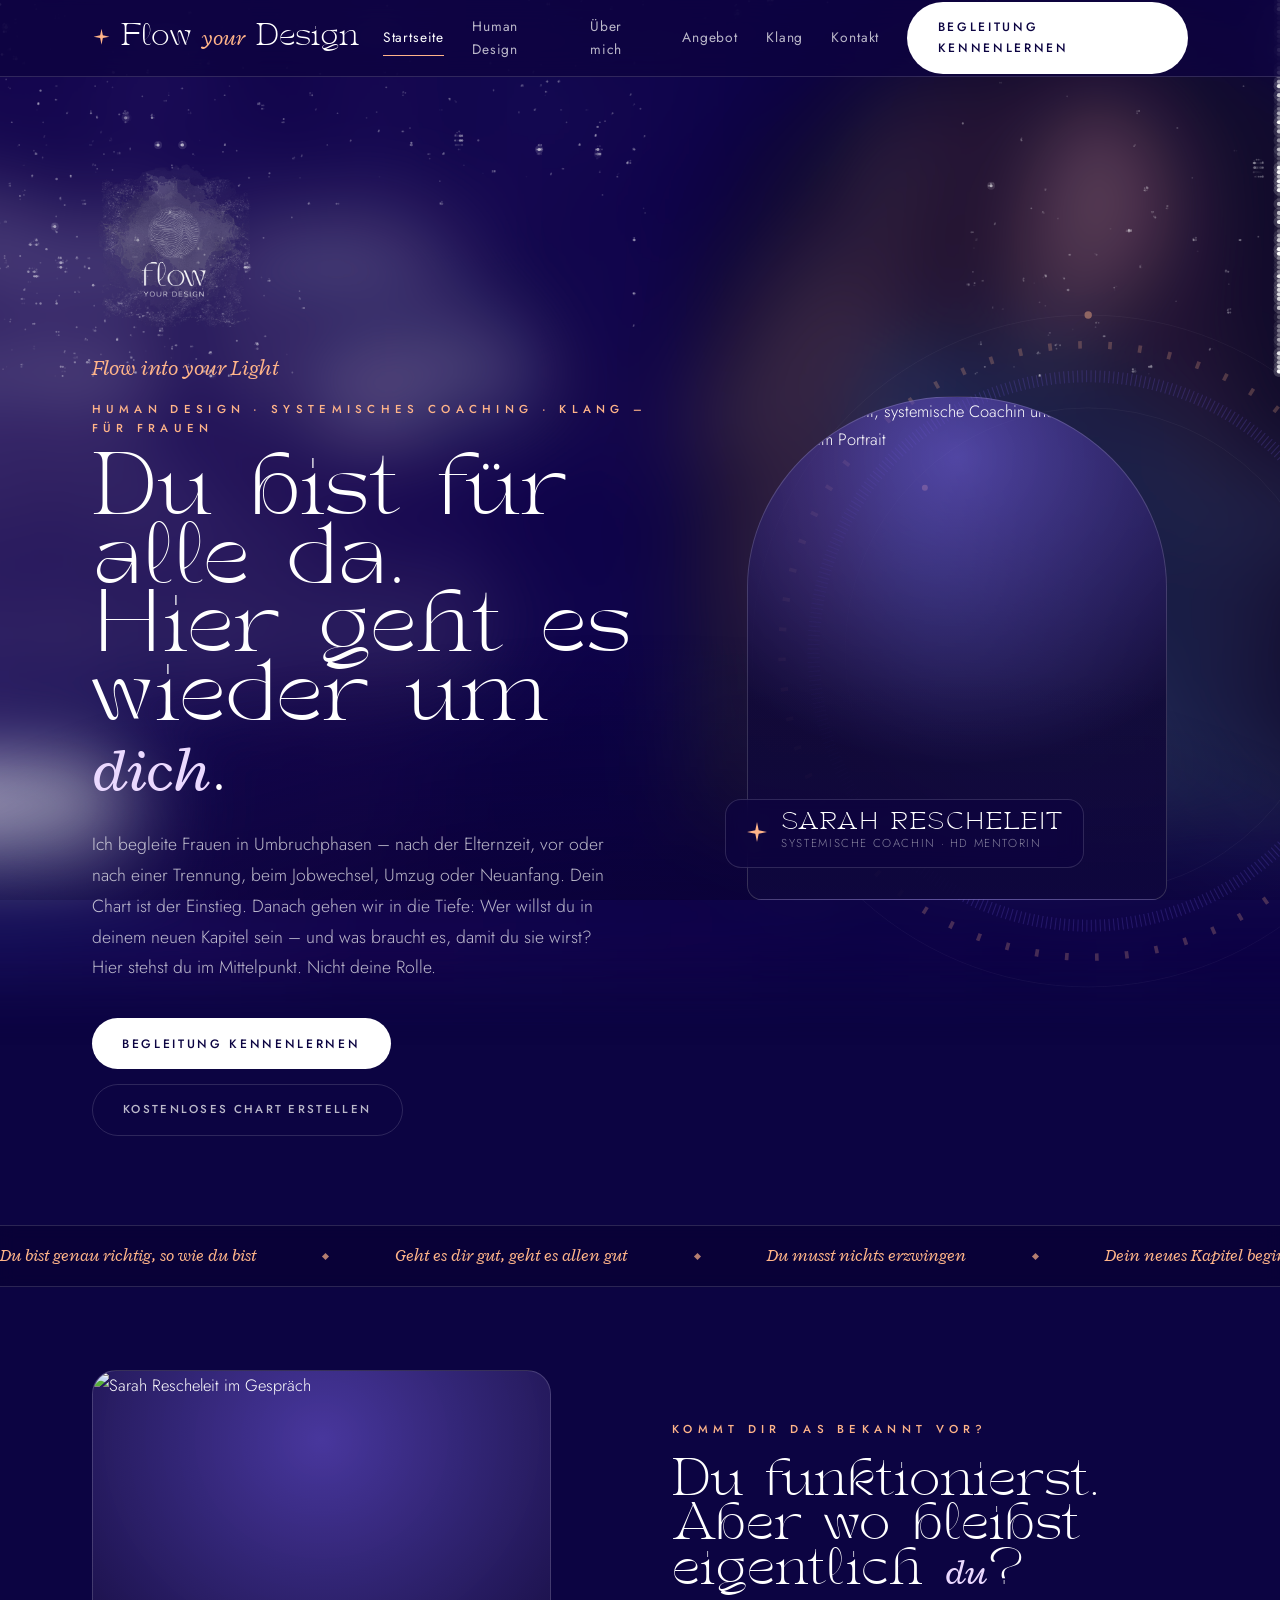
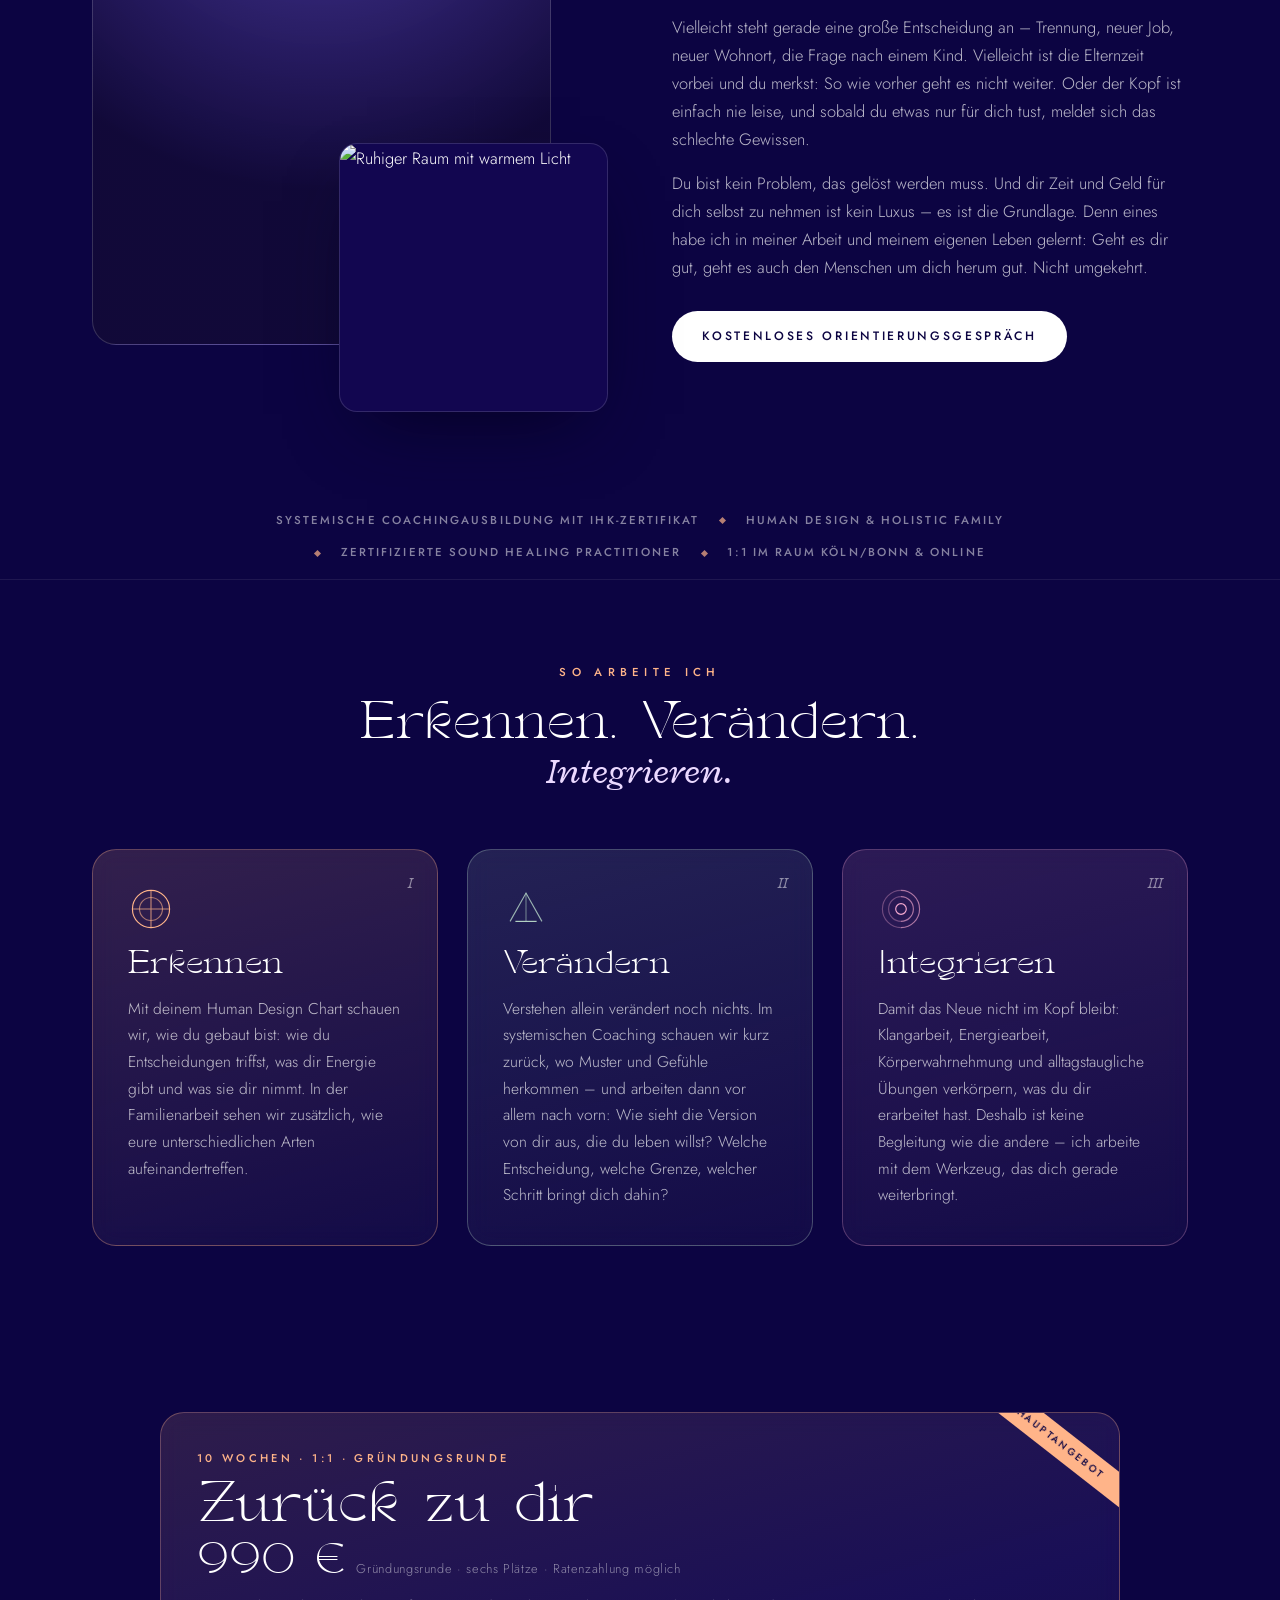
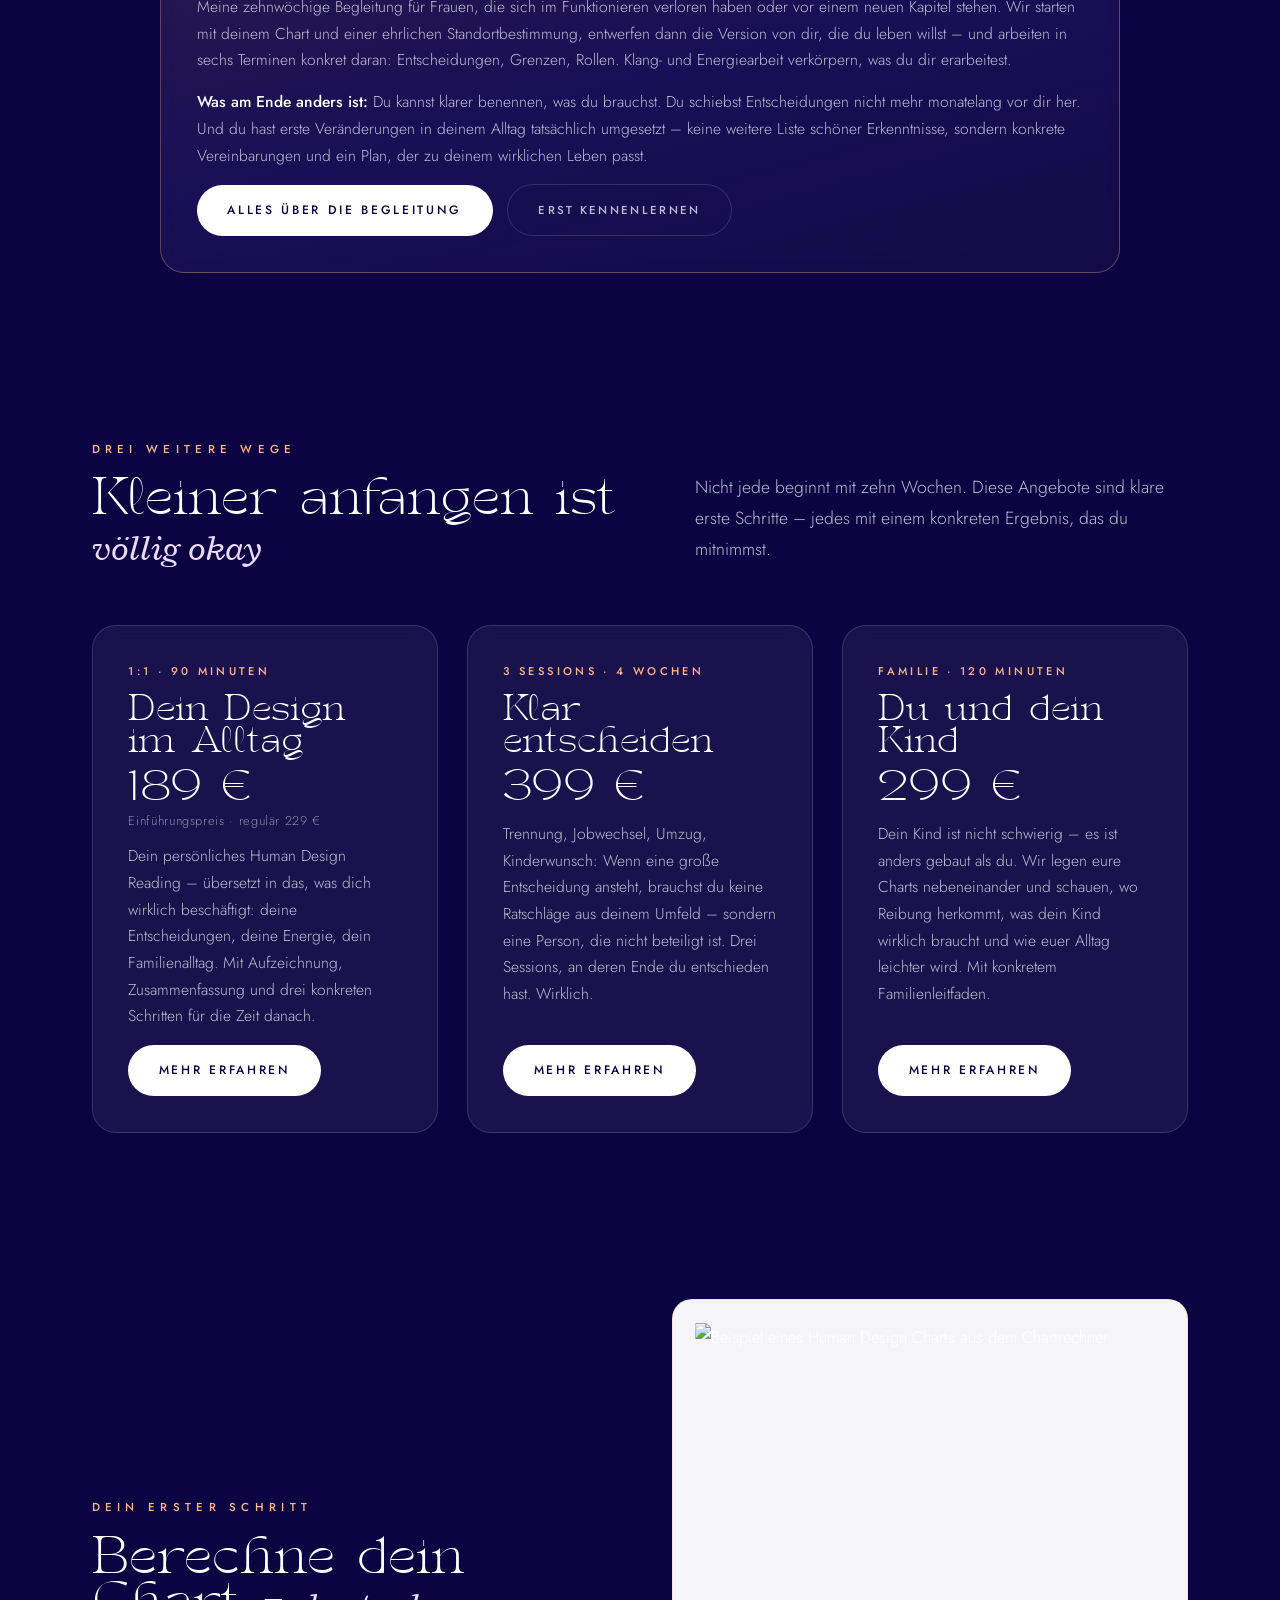
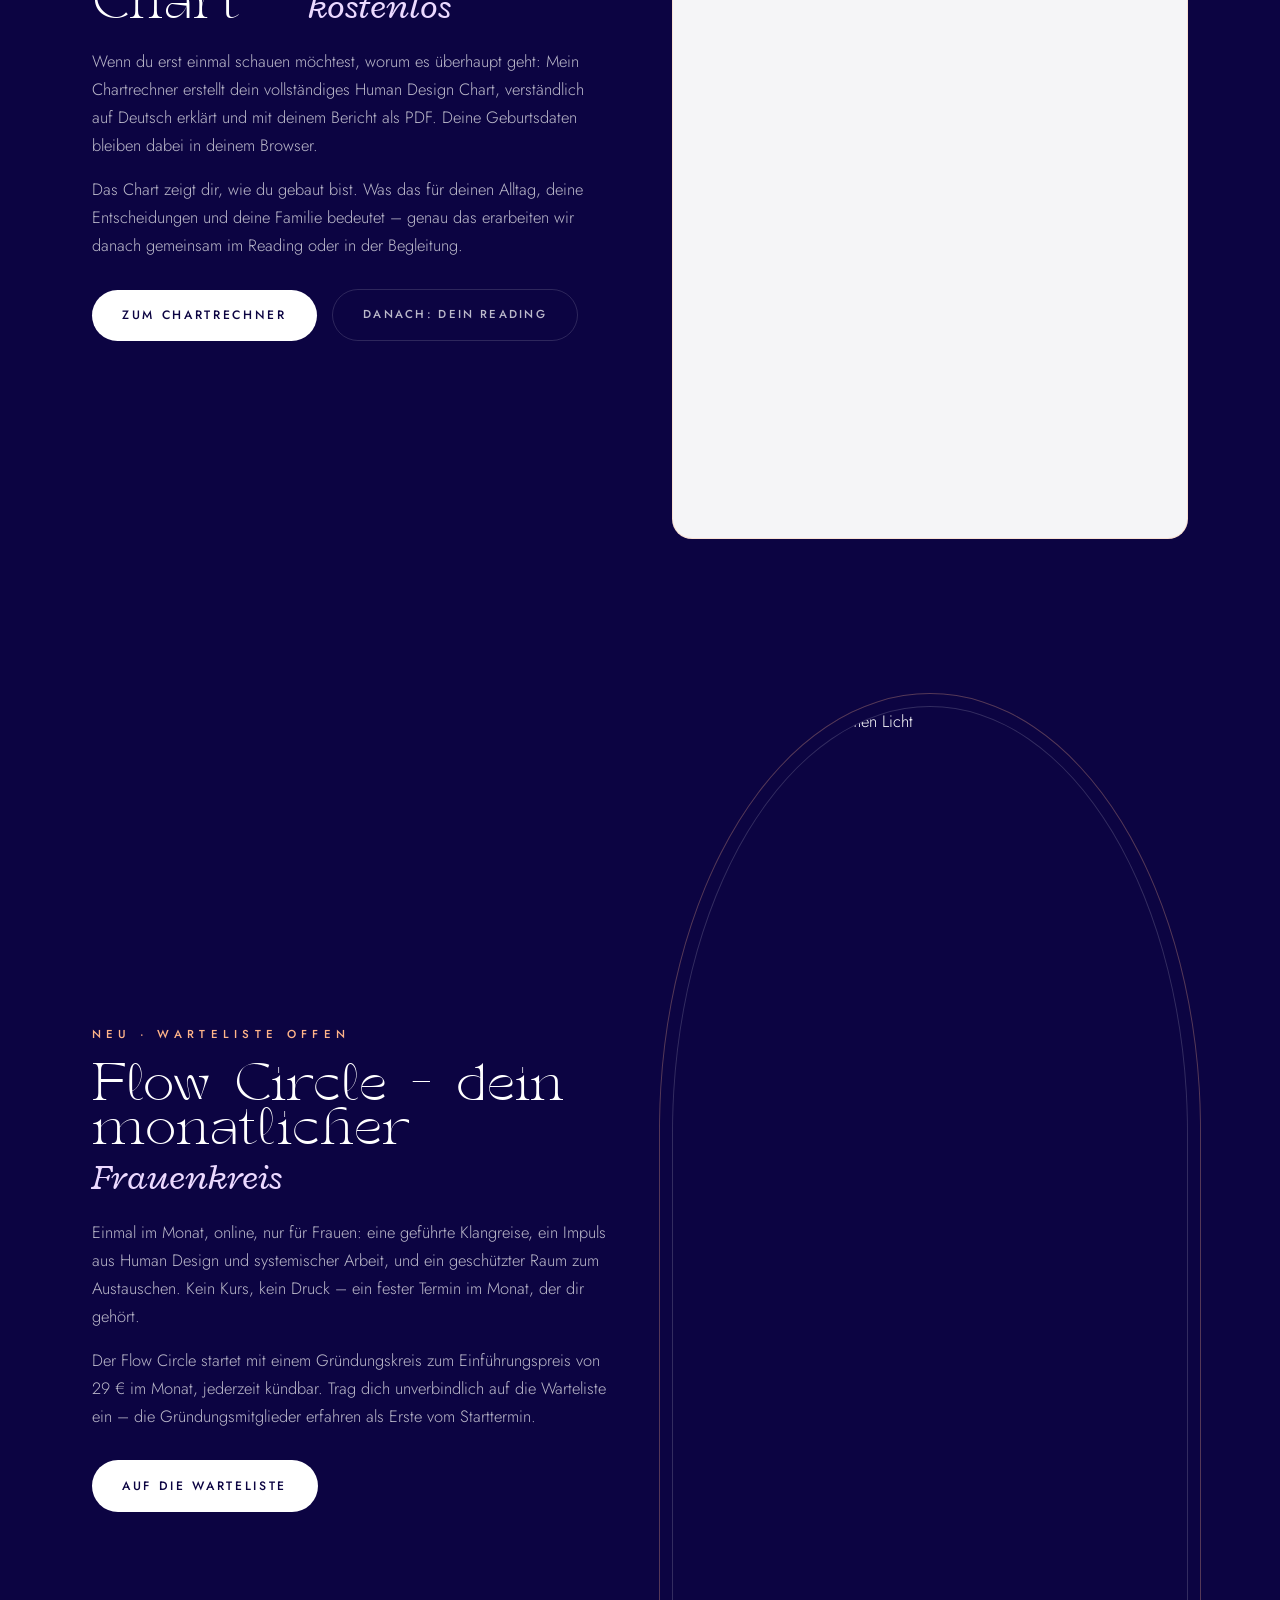
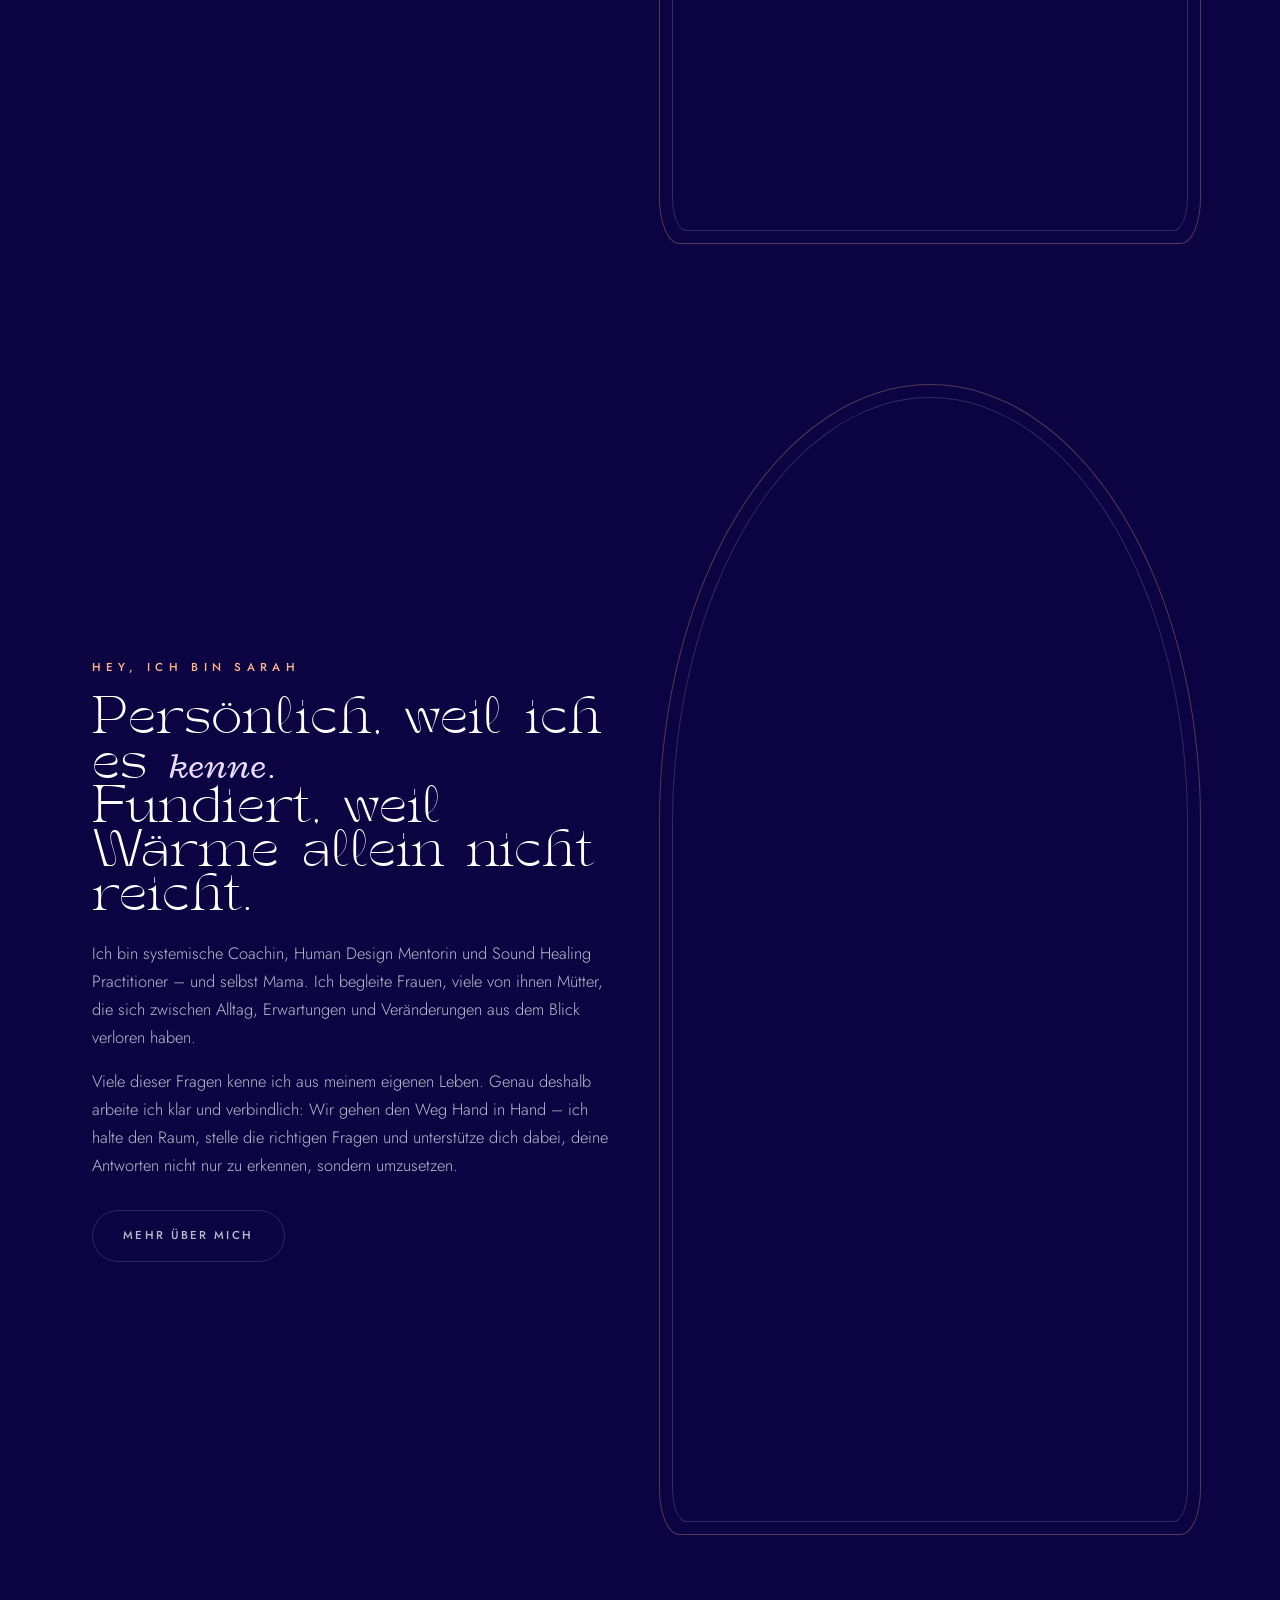
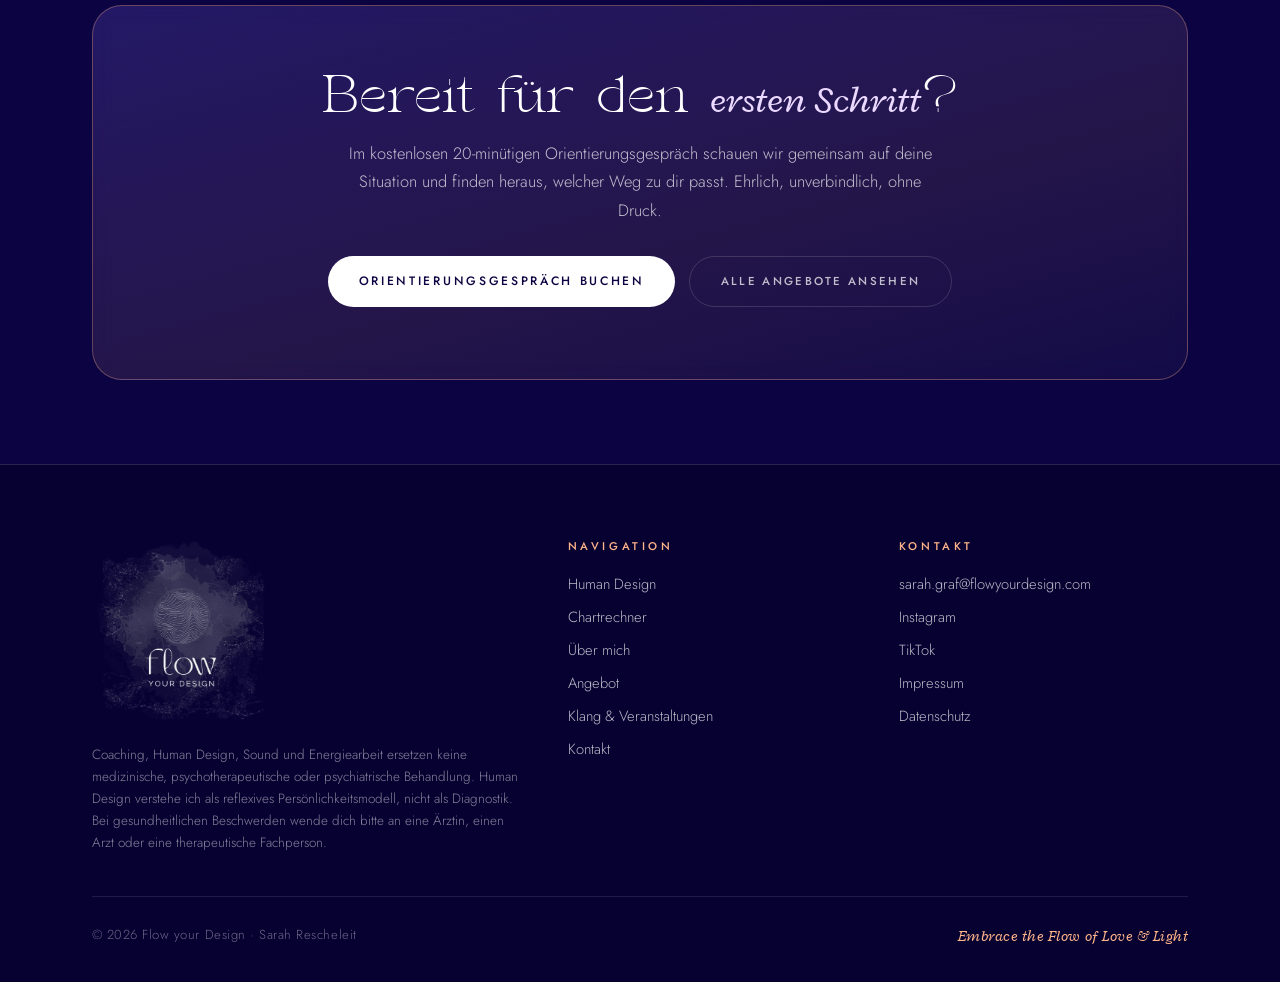
==== commit 5d72e9b9: "Add files via upload" ====
--- a/index.html
+++ b/index.html
@@ -5,7 +5,7 @@
   <meta name="theme-color" content="#0C0442">
   <meta name="viewport" content="width=device-width, initial-scale=1.0">
   <title>Coaching für Frauen im Umbruch – Human Design, Coaching &amp; Klang | Flow your Design</title>
-  <meta name="description" content="Systemisches Coaching, Human Design und Klangarbeit für Frauen in Umbruchphasen – nach der Elternzeit, bei Trennung, Jobwechsel oder Neuanfang. Mit Sarah Graf.">
+  <meta name="description" content="Systemisches Coaching, Human Design und Klangarbeit für Frauen in Umbruchphasen – nach der Elternzeit, bei Trennung, Jobwechsel oder Neuanfang. Mit Sarah Rescheleit.">
   <link rel="canonical" href="https://flowyourdesign.com/">
   <meta property="og:type" content="website">
   <meta property="og:site_name" content="Flow your Design">
@@ -32,7 +32,7 @@
       },
       {
         "@type": "ProfessionalService",
-        "name": "Flow your Design – Sarah Graf",
+        "name": "Flow your Design – Sarah Rescheleit",
         "url": "https://flowyourdesign.com/",
         "areaServed": "DE",
         "description": "Systemisches Coaching, Human Design und Klangarbeit für Frauen in Umbruchphasen.",
@@ -41,7 +41,7 @@
       {
         "@type": "Person",
         "@id": "https://flowyourdesign.com/#sarah",
-        "name": "Sarah Graf",
+        "name": "Sarah Rescheleit",
         "jobTitle": "Systemische Coachin und Human Design Mentorin",
         "url": "https://flowyourdesign.com/ueber-mich.html",
         "sameAs": [
@@ -98,6 +98,7 @@
 
     <div class="wrap hero__inner">
       <div>
+        <img class="hero__logo" src="assets/logo.png" alt="Flow your Design – Logo" width="480" height="501" loading="eager">
         <span class="brandline">Flow into your Light</span>
         <span class="eyebrow">Human Design · Systemisches Coaching · Klang – für Frauen</span>
         <h1>Du bist für alle da.<br>Hier geht es wieder um <em>dich</em>.</h1>
@@ -114,12 +115,12 @@
                srcset="https://assets.zyrosite.com/cdn-cgi/image/format=auto,w=480/d957JLjDb7IX99PE/fotografin_idachristine_oberhausen_nrw-9424-YrDqx5GDQoikOx8L.jpg 480w, https://assets.zyrosite.com/cdn-cgi/image/format=auto,w=920/d957JLjDb7IX99PE/fotografin_idachristine_oberhausen_nrw-9424-YrDqx5GDQoikOx8L.jpg 920w"
                sizes="(max-width: 920px) 88vw, 460px"
                width="920" height="1150"
-               alt="Sarah Graf, systemische Coachin und Human Design Mentorin, im Portrait" loading="eager" fetchpriority="high">
+               alt="Sarah Rescheleit, systemische Coachin und Human Design Mentorin, im Portrait" loading="eager" fetchpriority="high">
         </div>
         <div class="badge">
           <svg viewBox="0 0 24 24" aria-hidden="true"><path d="M12 1l1.7 8.3L22 11l-8.3 1.7L12 21l-1.7-8.3L2 11l8.3-1.7z" fill="currentColor"/></svg>
           <span>
-            <strong>Sarah Graf</strong>
+            <strong>Sarah Rescheleit</strong>
             <span>Systemische Coachin · HD Mentorin</span>
           </span>
         </div>
@@ -150,7 +151,7 @@
         <div class="split__media">
           <div class="collage">
             <div class="media media--tall">
-              <img src="https://assets.zyrosite.com/cdn-cgi/image/format=auto,w=900/d957JLjDb7IX99PE/fotografin_idachristine_oberhausen_nrw-0586-AMqlJ3QL6kFanQZX.jpg" width="900" height="1125" alt="Sarah Graf im Gespräch" loading="lazy">
+              <img src="https://assets.zyrosite.com/cdn-cgi/image/format=auto,w=900/d957JLjDb7IX99PE/fotografin_idachristine_oberhausen_nrw-0586-AMqlJ3QL6kFanQZX.jpg" width="900" height="1125" alt="Sarah Rescheleit im Gespräch" loading="lazy">
             </div>
             <div class="collage__klein">
               <img src="https://assets.zyrosite.com/cdn-cgi/image/format=auto,w=700/d957JLjDb7IX99PE/fotografin_idachristine_oberhausen_nrw-0392-YKbEqMWjy6sPPD9X.jpg" width="700" height="700" alt="Ruhiger Raum mit warmem Licht" loading="lazy">
@@ -228,7 +229,7 @@
   <section class="section">
     <div class="wrap">
       <div class="offer offer--signature reveal" style="max-width: 960px; margin: 0 auto;">
-        <span class="offer__tag">Mein Hauptangebot</span>
+        <span class="offer__tag">Hauptangebot</span>
         <span class="offer__meta">10 Wochen · 1:1 · Gründungsrunde</span>
         <h3 style="font-size: clamp(1.9rem, 3.6vw, 2.5rem);">Zurück zu dir</h3>
         <div class="offer__price">990&nbsp;€ <small>Gründungsrunde · sechs Plätze · Ratenzahlung möglich</small></div>
@@ -313,7 +314,7 @@
           </div>
         </div>
         <div class="split__media split__media--arch reveal">
-          <img src="https://assets.zyrosite.com/cdn-cgi/image/format=auto,w=900/d957JLjDb7IX99PE/fotografin_idachristine_oberhausen_nrw-9934-AQEDKbKDW8sWQPjp.jpg" width="900" height="1125" alt="Sarah Graf im warmen Licht" loading="lazy">
+          <img src="https://assets.zyrosite.com/cdn-cgi/image/format=auto,w=900/d957JLjDb7IX99PE/fotografin_idachristine_oberhausen_nrw-9934-AQEDKbKDW8sWQPjp.jpg" width="900" height="1125" alt="Sarah Rescheleit im warmen Licht" loading="lazy">
         </div>
       </div>
     </div>
@@ -337,7 +338,7 @@
     <div class="wrap">
       <div class="split split--rev reveal">
         <div class="split__media split__media--arch">
-          <img src="https://assets.zyrosite.com/cdn-cgi/image/format=auto,w=900/d957JLjDb7IX99PE/fotografin_idachristine_oberhausen_nrw-0710-YleqPBr505ulBjpo.jpg" width="900" height="1125" alt="Sarah Graf" loading="lazy">
+          <img src="https://assets.zyrosite.com/cdn-cgi/image/format=auto,w=900/d957JLjDb7IX99PE/fotografin_idachristine_oberhausen_nrw-0710-YleqPBr505ulBjpo.jpg" width="900" height="1125" alt="Sarah Rescheleit" loading="lazy">
         </div>
         <div class="split__body">
           <span class="eyebrow">Hey, ich bin Sarah</span>
@@ -372,10 +373,7 @@
   <div class="wrap">
     <div class="footer__grid">
       <div>
-        <div class="footer__brand">
-          <svg viewBox="0 0 24 24" aria-hidden="true"><path d="M12 1l1.7 8.3L22 11l-8.3 1.7L12 21l-1.7-8.3L2 11l8.3-1.7z" fill="currentColor"/></svg>
-          Flow <em>your</em> Design
-        </div>
+        <img class="footer__logo" src="assets/logo.png" alt="Flow your Design" width="480" height="501" loading="lazy">
         <p class="footer__disclaimer">Coaching, Human Design, Sound und Energiearbeit ersetzen keine medizinische, psychotherapeutische oder psychiatrische Behandlung. Human Design verstehe ich als reflexives Persönlichkeitsmodell, nicht als Diagnostik. Bei gesundheitlichen Beschwerden wende dich bitte an eine Ärztin, einen Arzt oder eine therapeutische Fachperson.</p>
       </div>
       <div>
@@ -401,7 +399,7 @@
       </div>
     </div>
     <div class="footer__bottom">
-      <span>© 2026 Flow your Design · Sarah Graf</span>
+      <span>© 2026 Flow your Design · Sarah Rescheleit</span>
       <span><em>Embrace the Flow of Love &amp; Light</em></span>
     </div>
   </div>
--- a/styles.css
+++ b/styles.css
@@ -75,9 +75,9 @@
   line-height: 1.1;
   color: var(--licht);
 }
-h1 { font-size: clamp(2.7rem, 6.6vw, 5rem); line-height: 1.04; letter-spacing: -0.012em; }
-h2 { font-size: clamp(1.9rem, 4.2vw, 2.7rem); line-height: 1.16; }
-h3 { font-size: clamp(1.3rem, 2.2vw, 1.6rem); }
+h1 { font-size: clamp(2.3rem, 5vw, 3.9rem); line-height: 1.1; letter-spacing: 0; }
+h2 { font-size: clamp(1.65rem, 3.5vw, 2.3rem); line-height: 1.2; }
+h3 { font-size: clamp(1.2rem, 2vw, 1.45rem); line-height: 1.25; }
 
 h1 em, h2 em, h3 em, .display em {
   font-family: var(--font-italic);
@@ -321,6 +321,9 @@
 }
 .hero .lead { margin: 1.5rem 0 2.2rem; }
 
+.hero__logo { width: clamp(120px, 14vw, 165px); height: auto; margin-bottom: 1.1rem; }
+.footer__logo { width: 180px; height: auto; margin-bottom: 1.2rem; }
+
 .brandline {
   display: block;
   font-family: var(--font-italic);
@@ -553,7 +556,7 @@
   flex-wrap: wrap;
   gap: 0.6rem;
   font-family: var(--font-display);
-  font-size: 2.2rem;
+  font-size: 1.9rem;
   color: var(--licht);
   line-height: 1;
 }
@@ -701,8 +704,8 @@
   align-items: center;
   gap: 1.1rem;
   padding: 1.3rem 0.2rem;
-  font-family: var(--font-display);
-  font-size: 1.15rem;
+  font-family: "Marcellus", Georgia, serif;
+  font-size: 1.1rem;
   color: var(--licht);
   transition: color 0.25s;
 }
@@ -902,8 +905,8 @@
 
 @media (max-width: 560px) {
   body { font-size: 1rem; }
-  h1 { font-size: clamp(2.15rem, 10vw, 2.7rem); }
-  h2 { font-size: clamp(1.6rem, 7.5vw, 2rem); }
+  h1 { font-size: clamp(1.9rem, 8.6vw, 2.35rem); }
+  h2 { font-size: clamp(1.45rem, 6.6vw, 1.8rem); }
   .section { padding: 2.8rem 0; }
 
   .btn { padding: 0.9rem 1.3rem; letter-spacing: 0.16em; font-size: 0.72rem; }
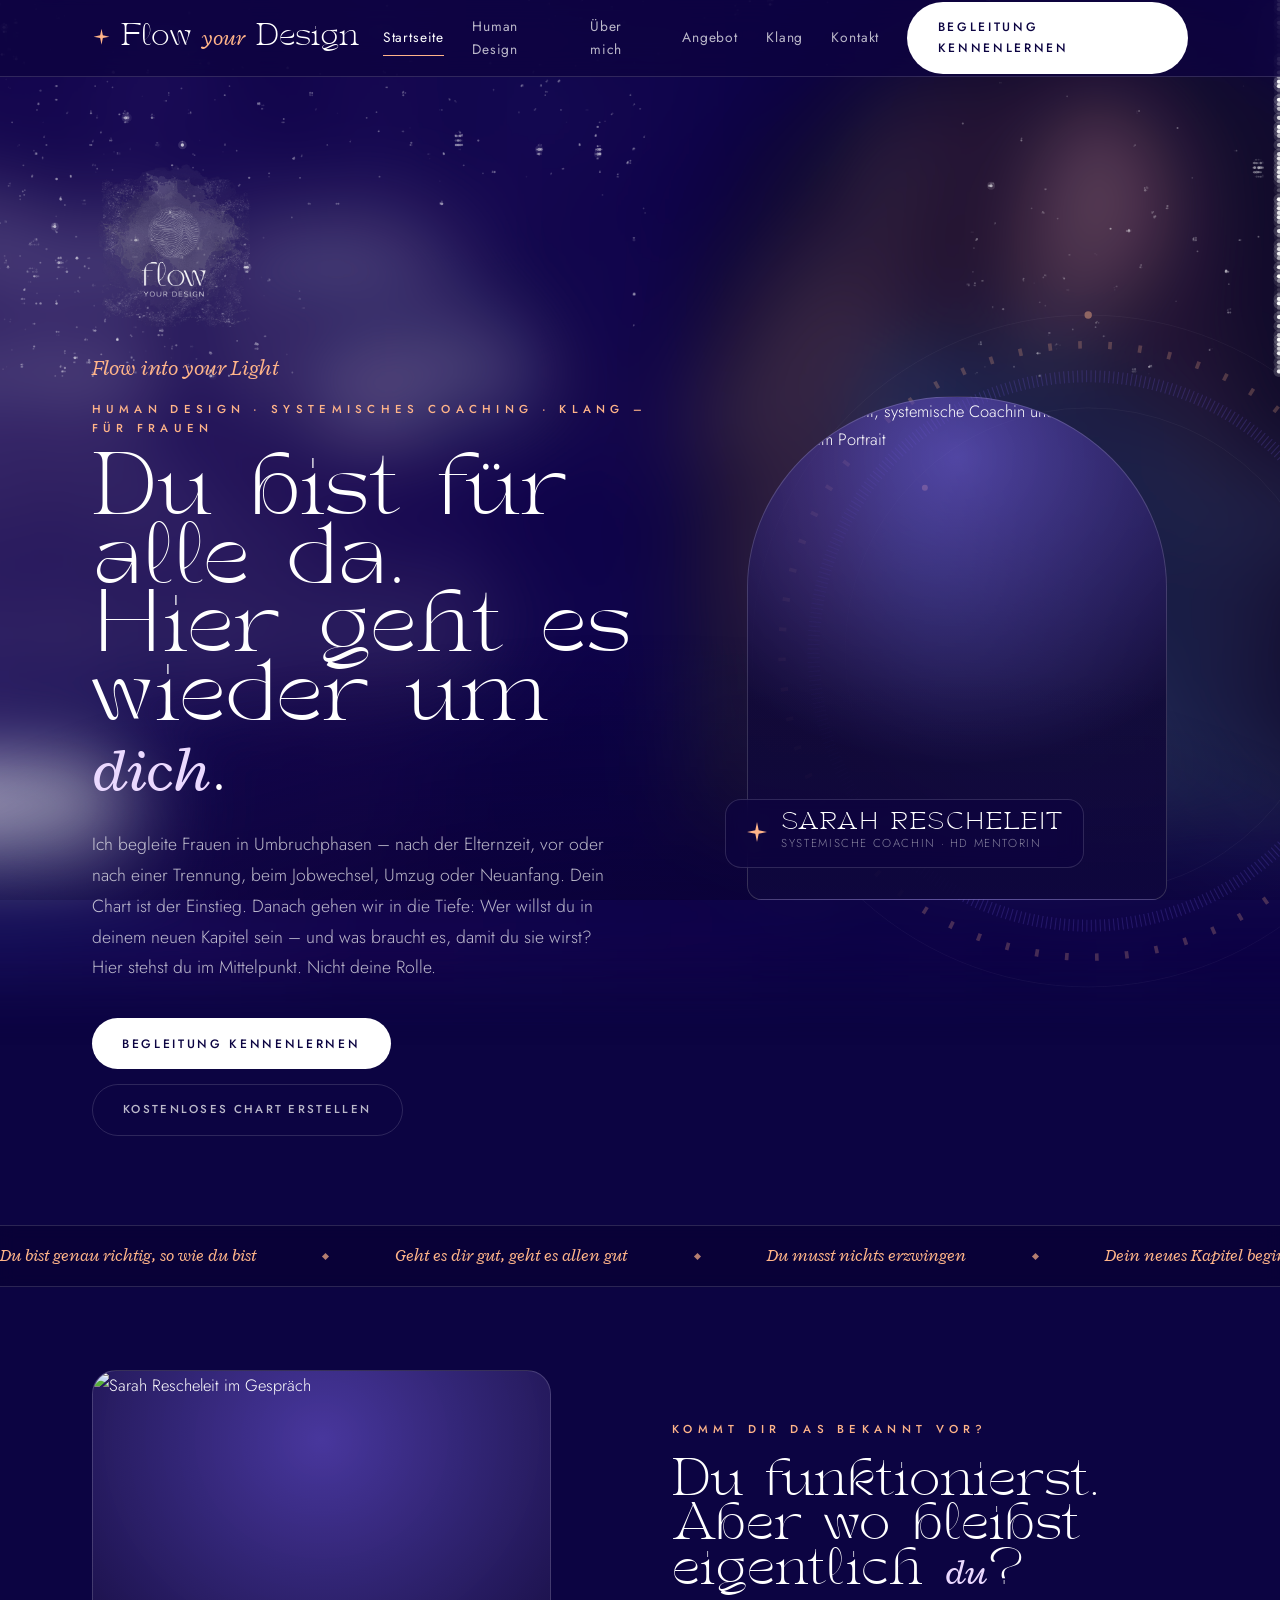
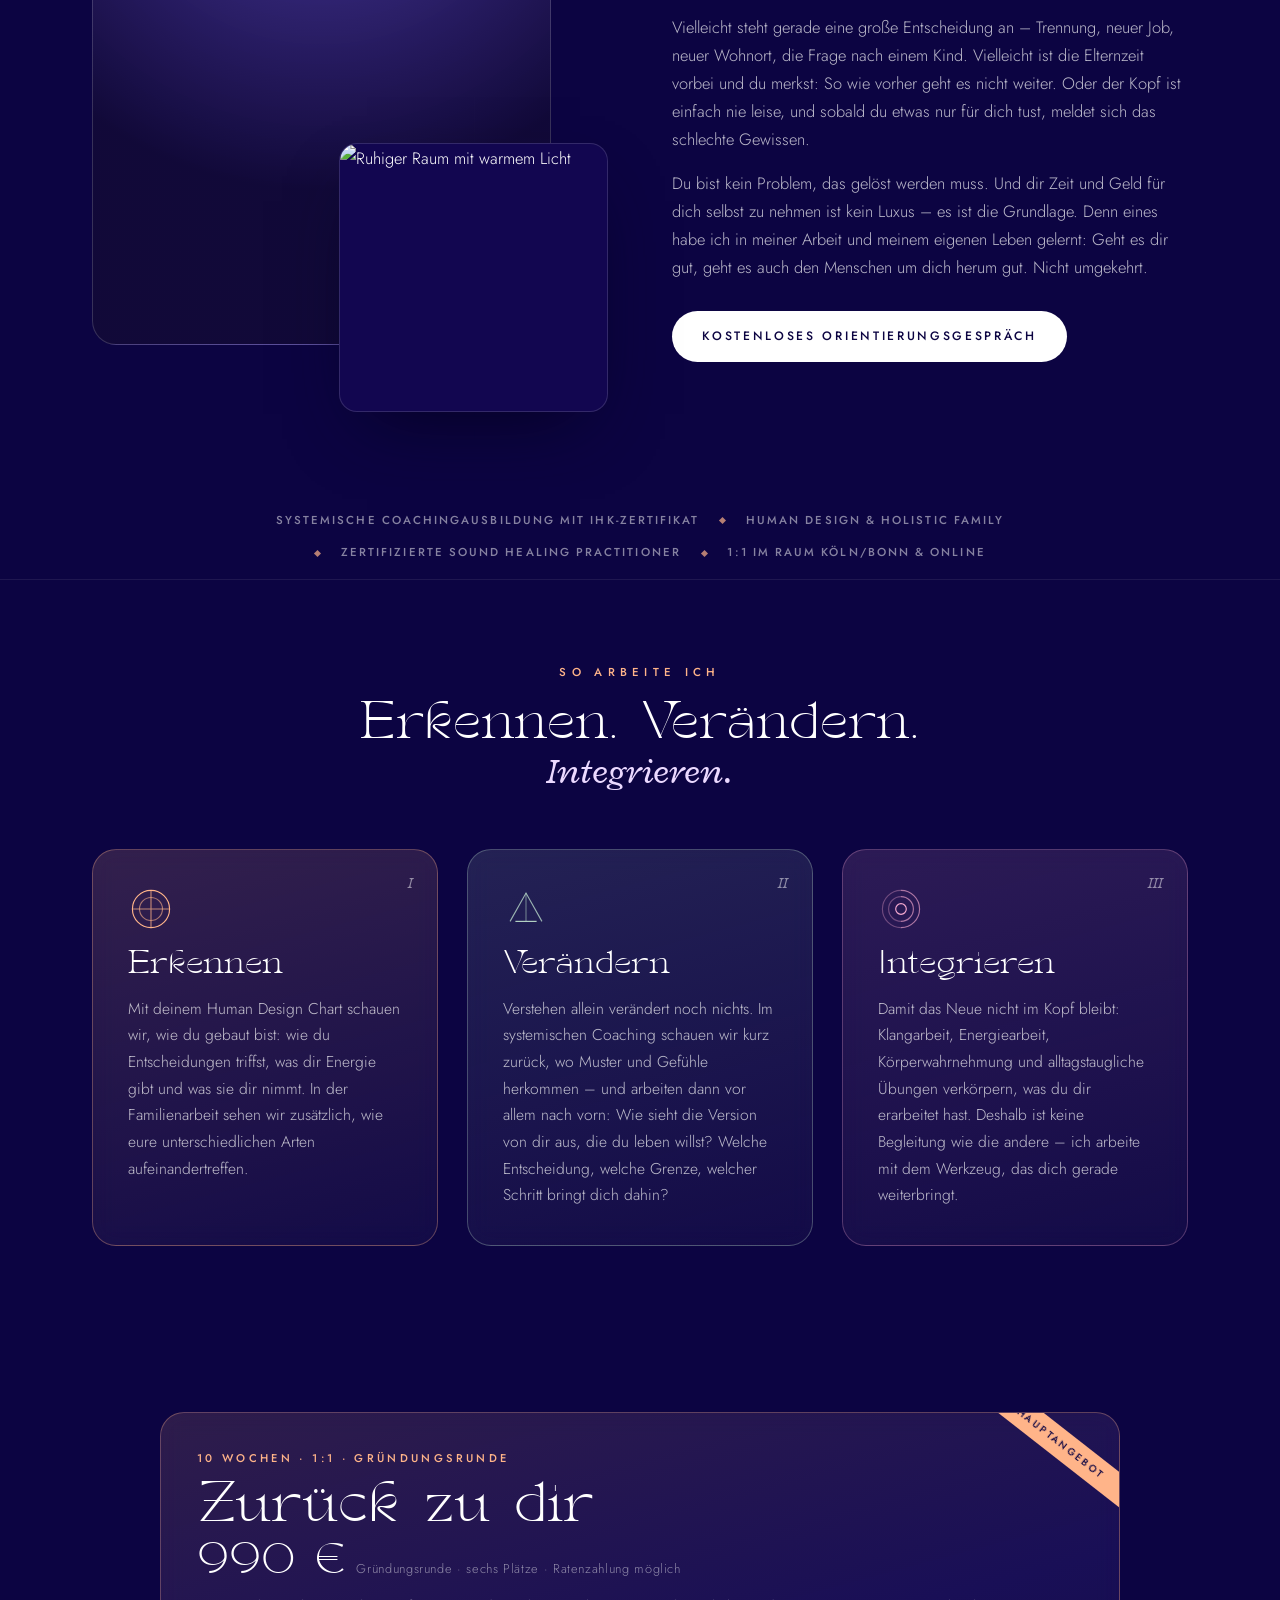
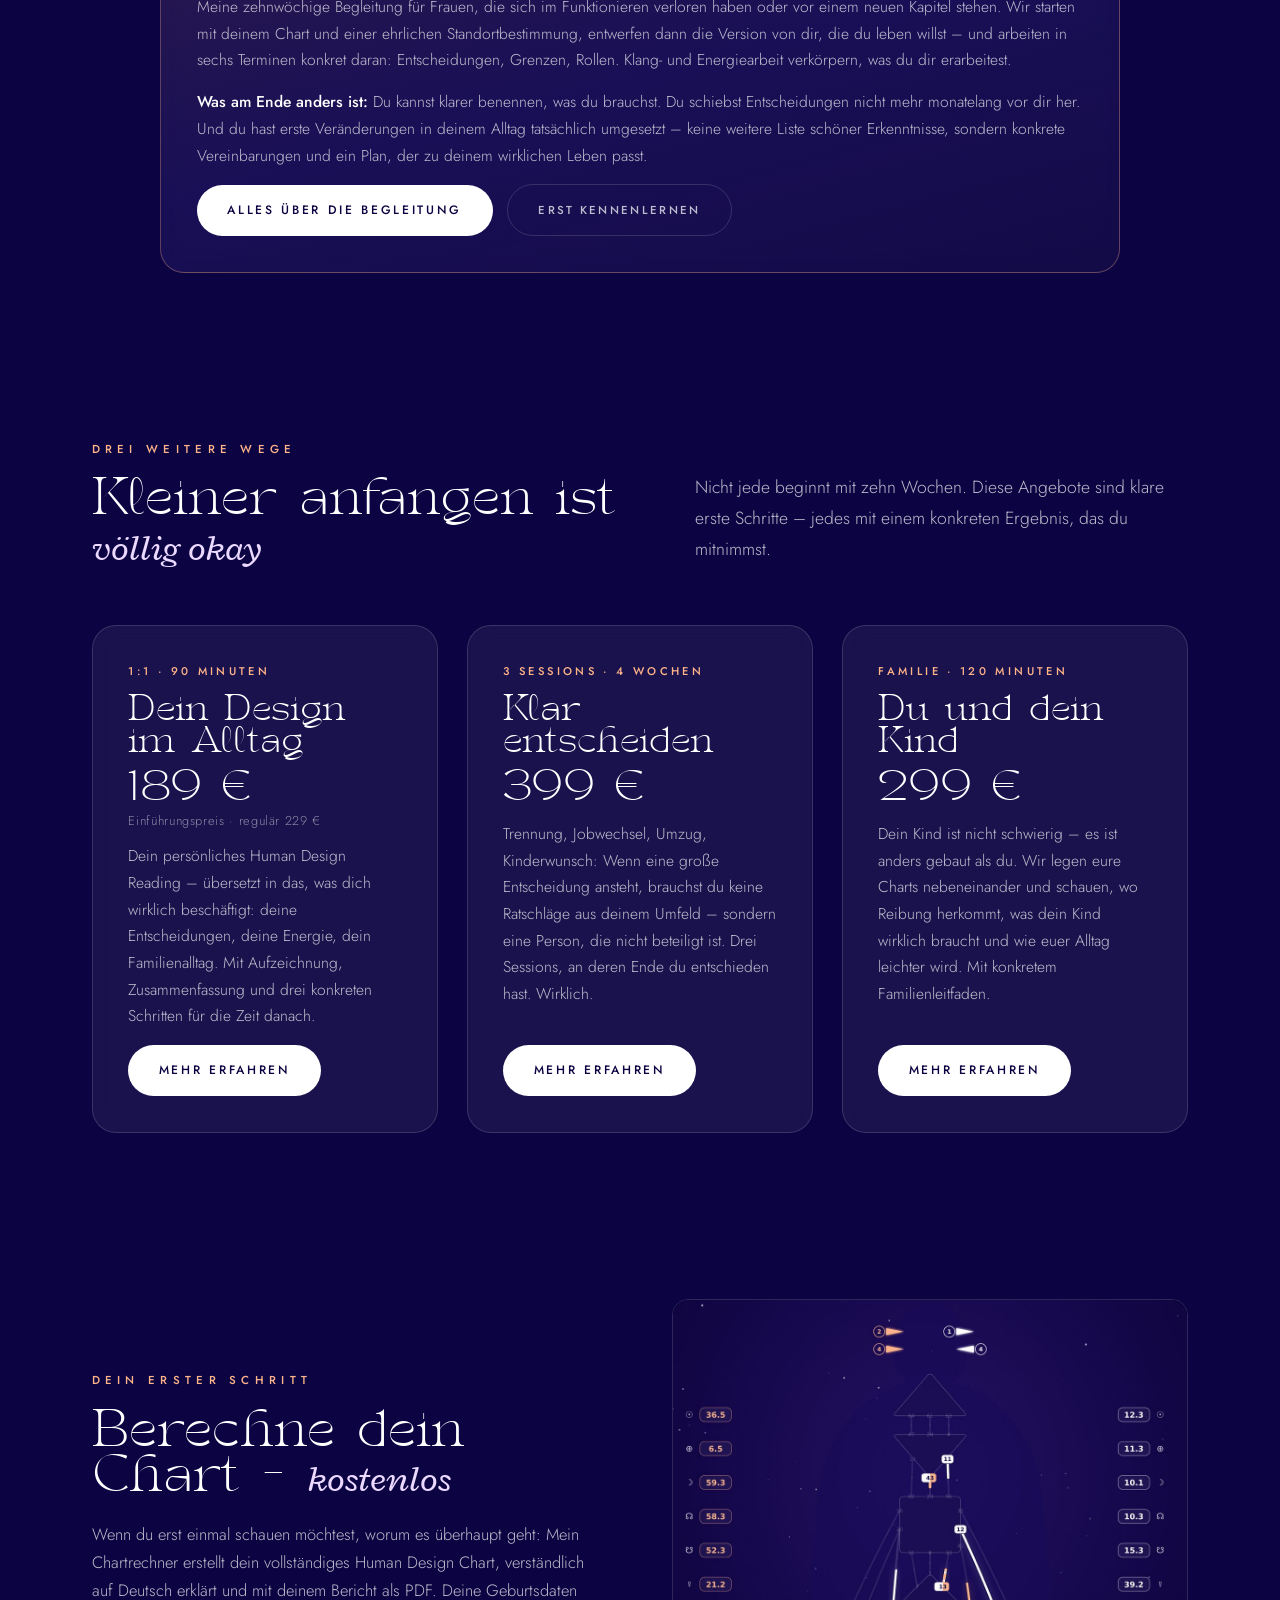
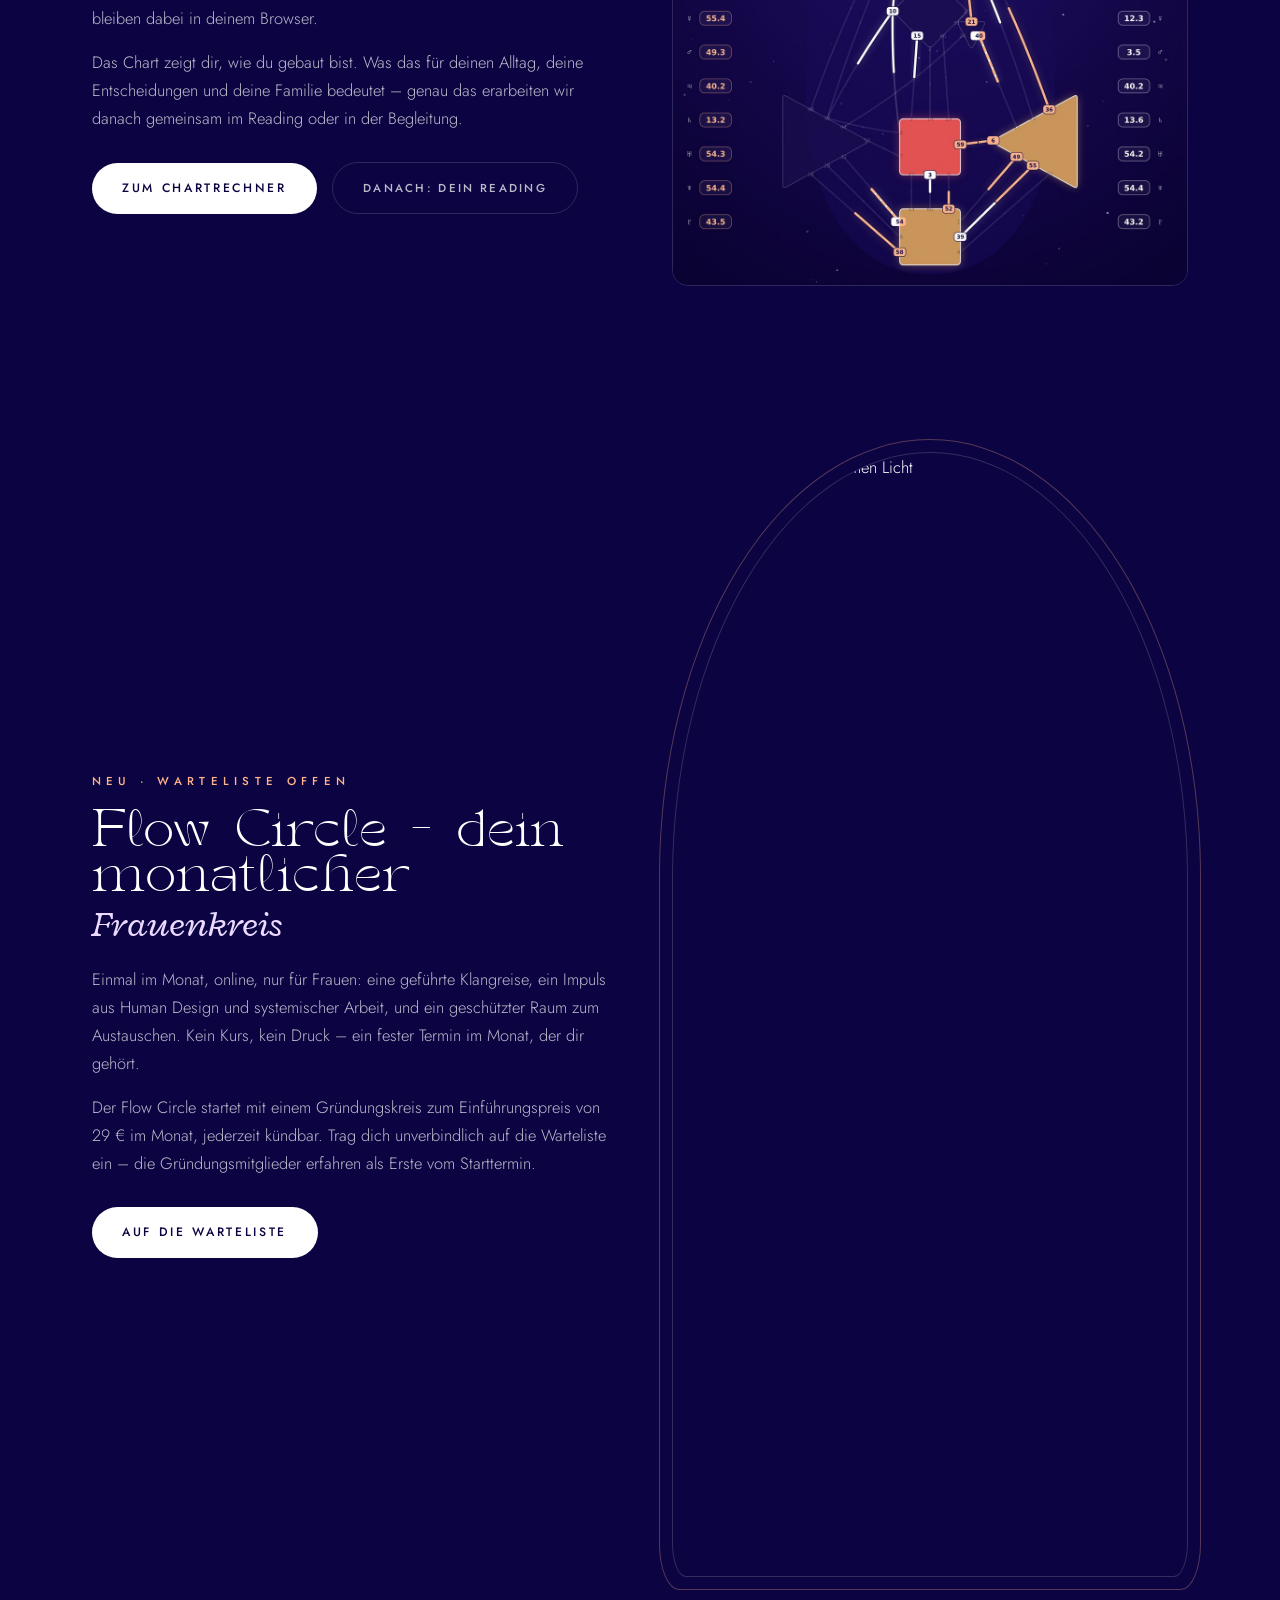
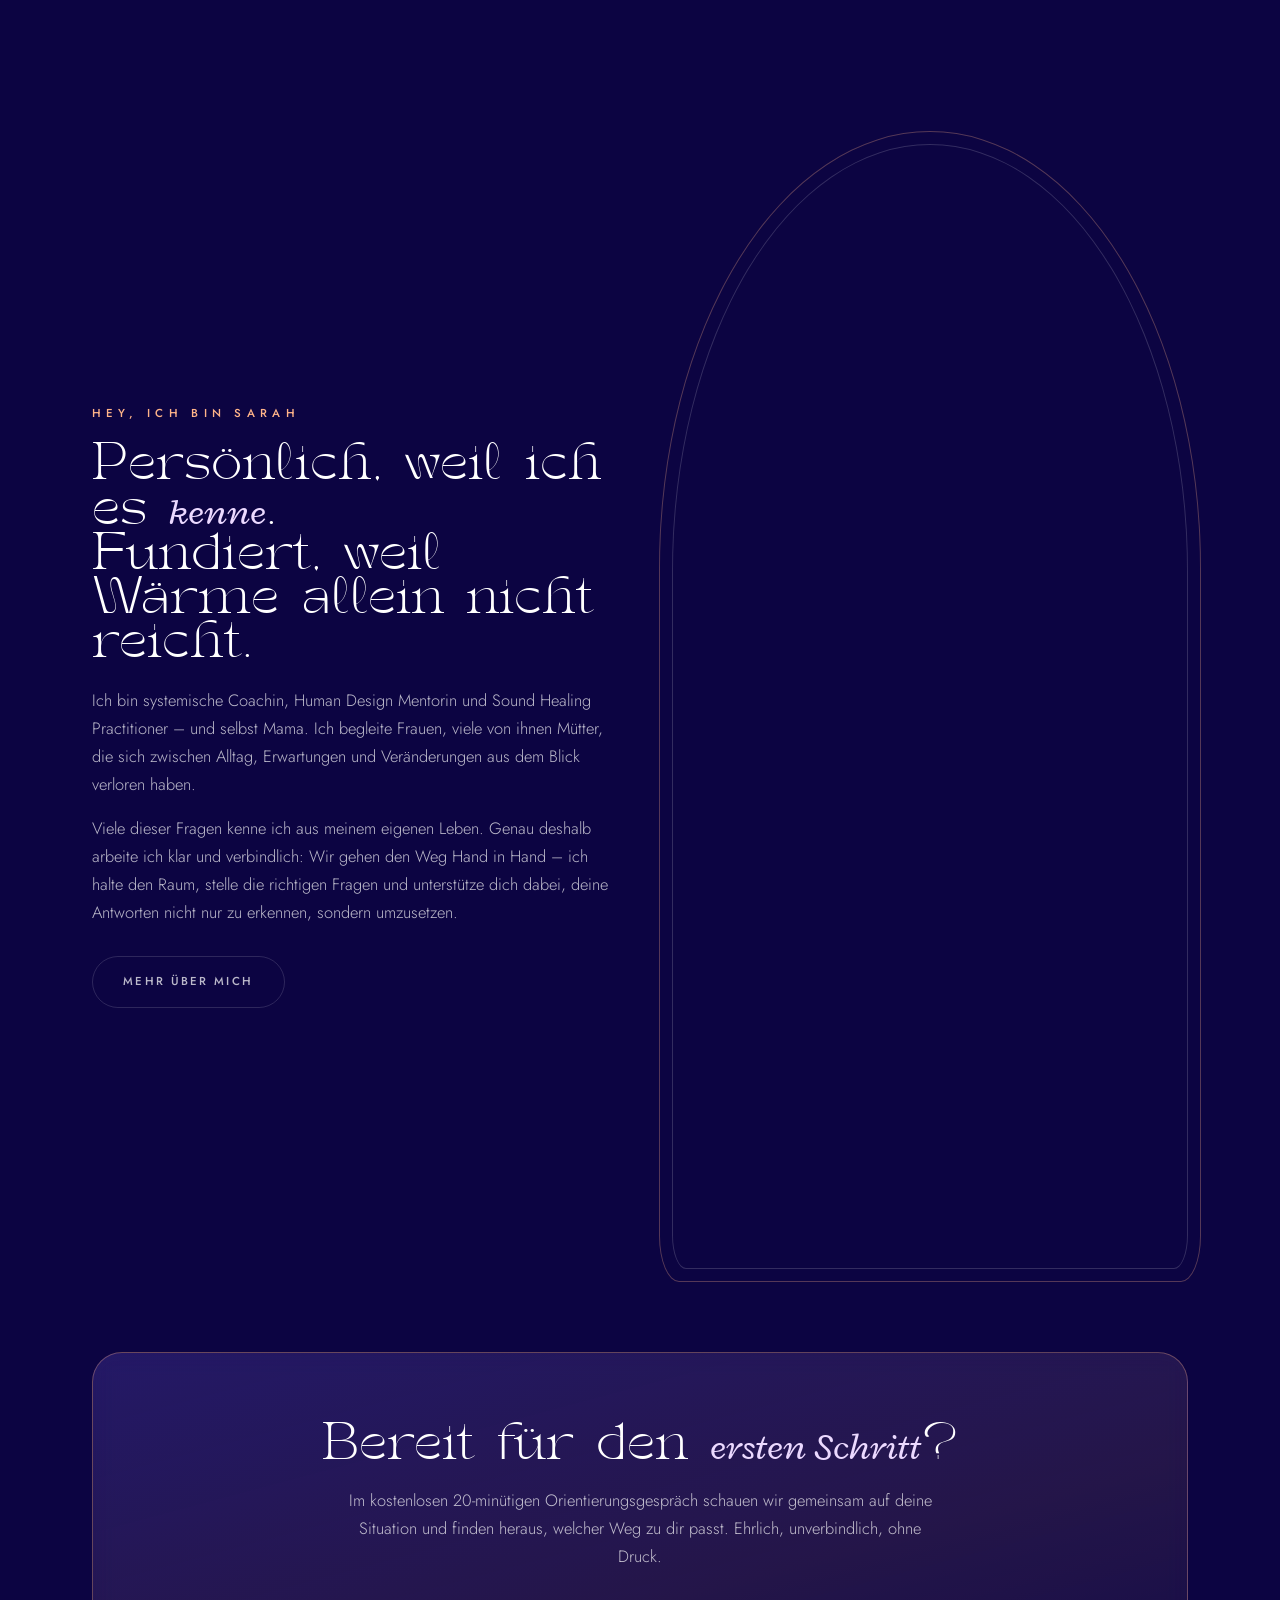
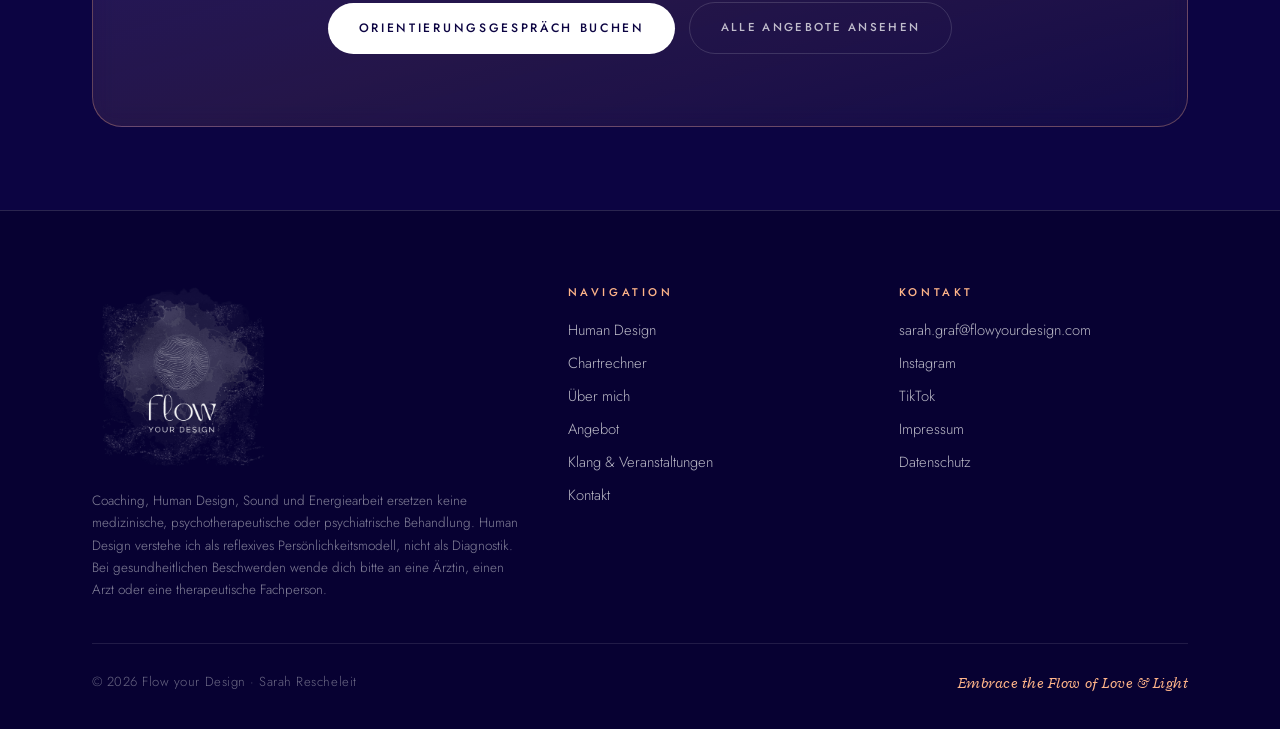
==== commit fb999102: "Add files via upload" ====
--- a/index.html
+++ b/index.html
@@ -294,7 +294,7 @@
           </div>
         </div>
         <div class="split__media split__media--panel reveal">
-          <img src="https://assets.zyrosite.com/cdn-cgi/image/format=auto,w=900/d957JLjDb7IX99PE/bildschirmafoto-2025-03-08-um-19.31.03-A85EbLxzVQFKqLZ6.png" width="900" height="840" alt="Beispiel eines Human Design Charts aus dem Chartrechner" loading="lazy">
+          <img src="assets/chart-beispiel.jpg" width="1100" height="1250" alt="Beispiel eines Human Design Charts aus dem Chartrechner" loading="lazy">
         </div>
       </div>
     </div>
--- a/styles.css
+++ b/styles.css
@@ -364,10 +364,11 @@
 }
 .media--wide { aspect-ratio: 16 / 10; }
 .media--panel {
-  background: rgba(255, 255, 255, 0.96);
-  padding: clamp(0.9rem, 1.8vw, 1.4rem);
-  border: 1px solid var(--gold-rand);
+  background: var(--glas);
+  padding: clamp(0.6rem, 1.2vw, 0.9rem);
+  border: 1px solid var(--glas-rand);
   border-radius: 20px;
+  backdrop-filter: blur(10px);
 }
 .media--panel img { object-fit: contain; height: auto; }
 
@@ -621,11 +622,12 @@
 }
 .split__media--panel > img {
   aspect-ratio: auto;
+  height: auto;
   object-fit: contain;
-  background: rgba(255, 255, 255, 0.96);
-  padding: clamp(0.9rem, 1.8vw, 1.4rem);
-  border: 1px solid var(--gold-rand);
-  border-radius: 20px;
+  background: transparent;
+  padding: 0;
+  border: 1px solid var(--glas-rand);
+  border-radius: 16px;
 }
 
 /* Collage */
